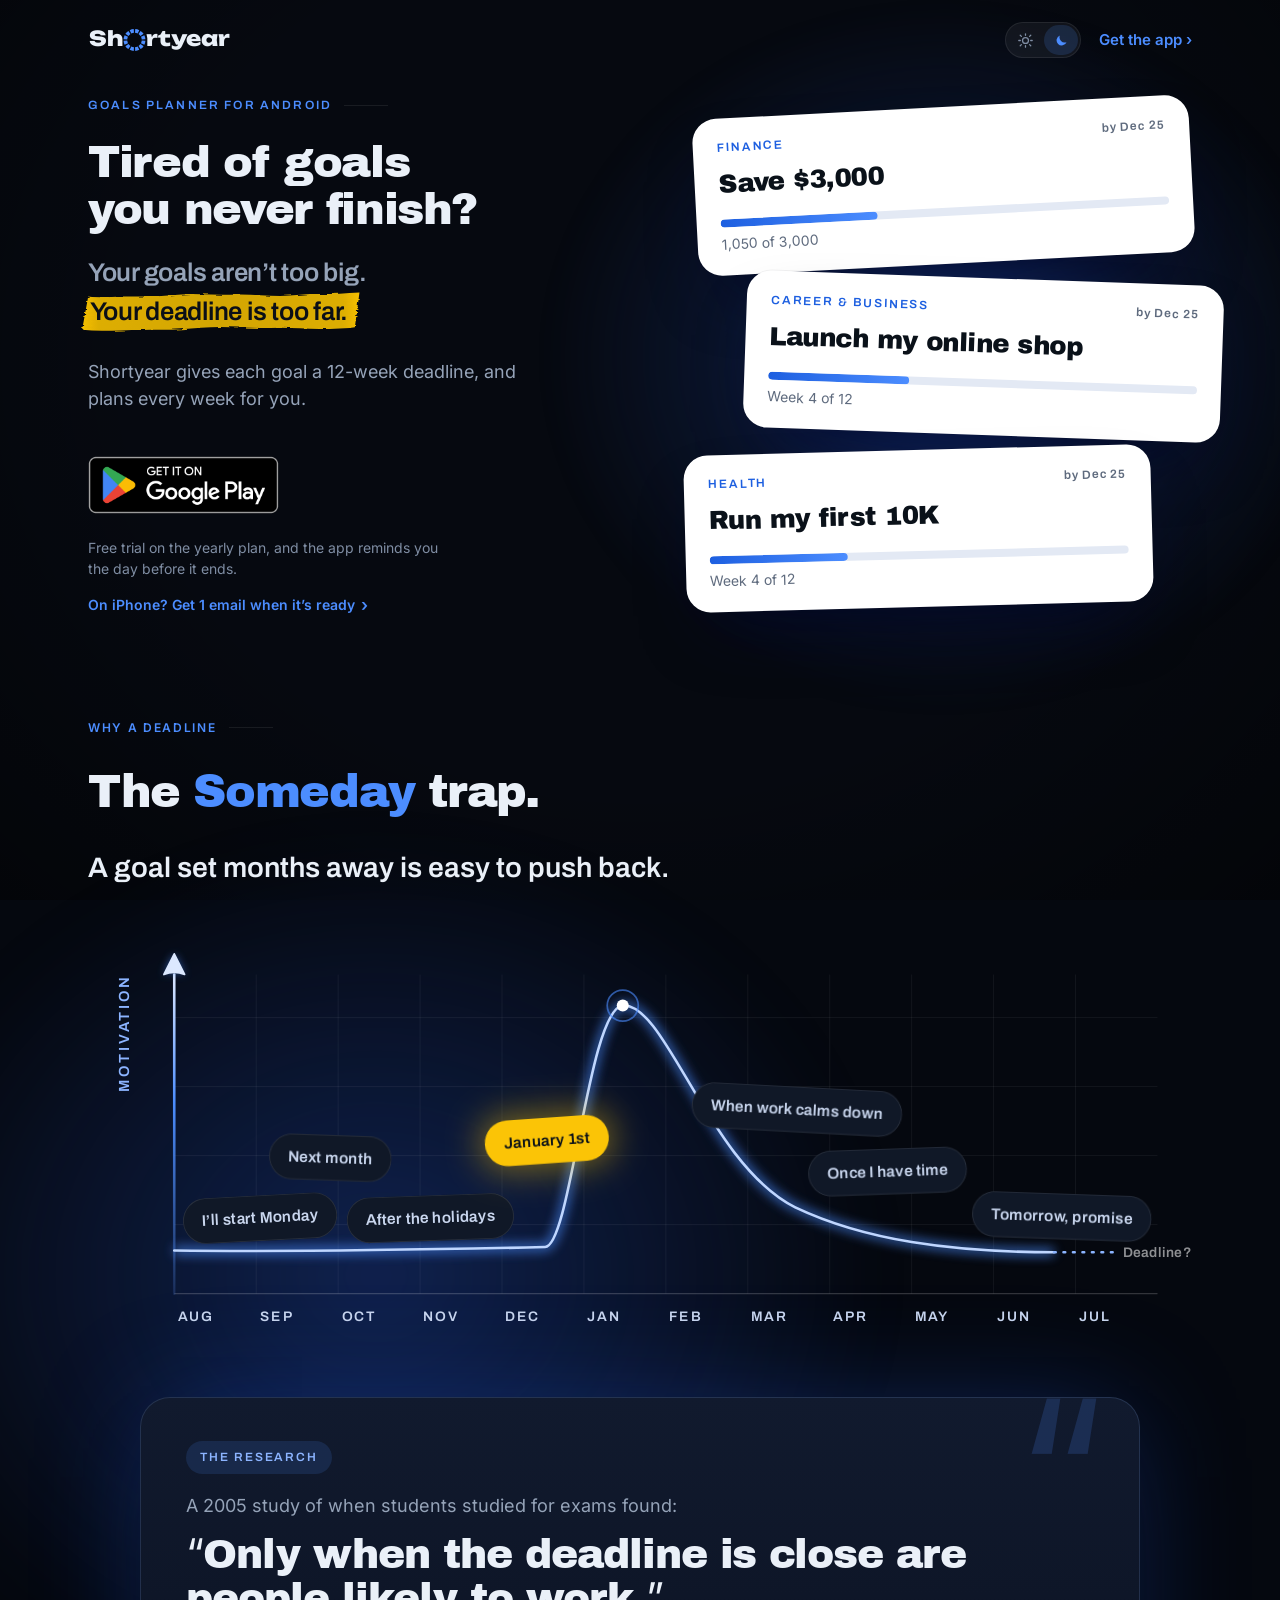
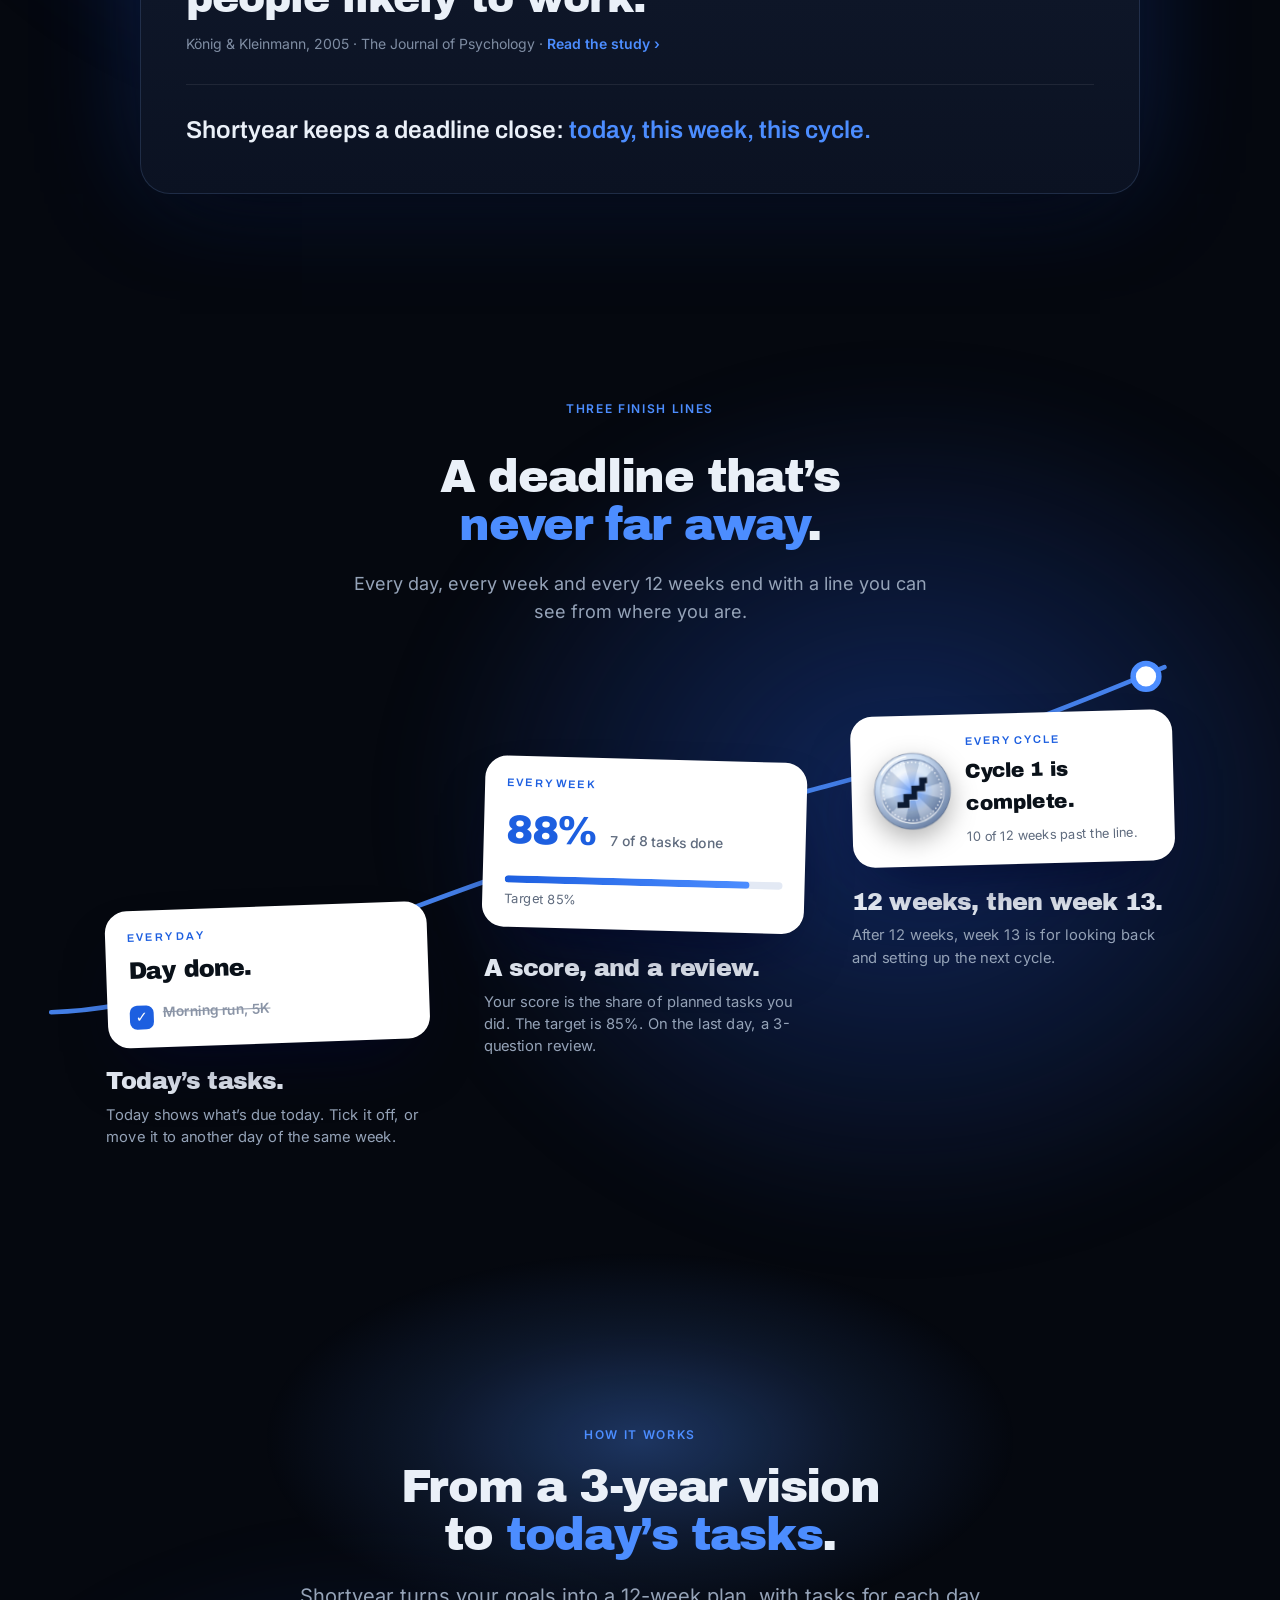
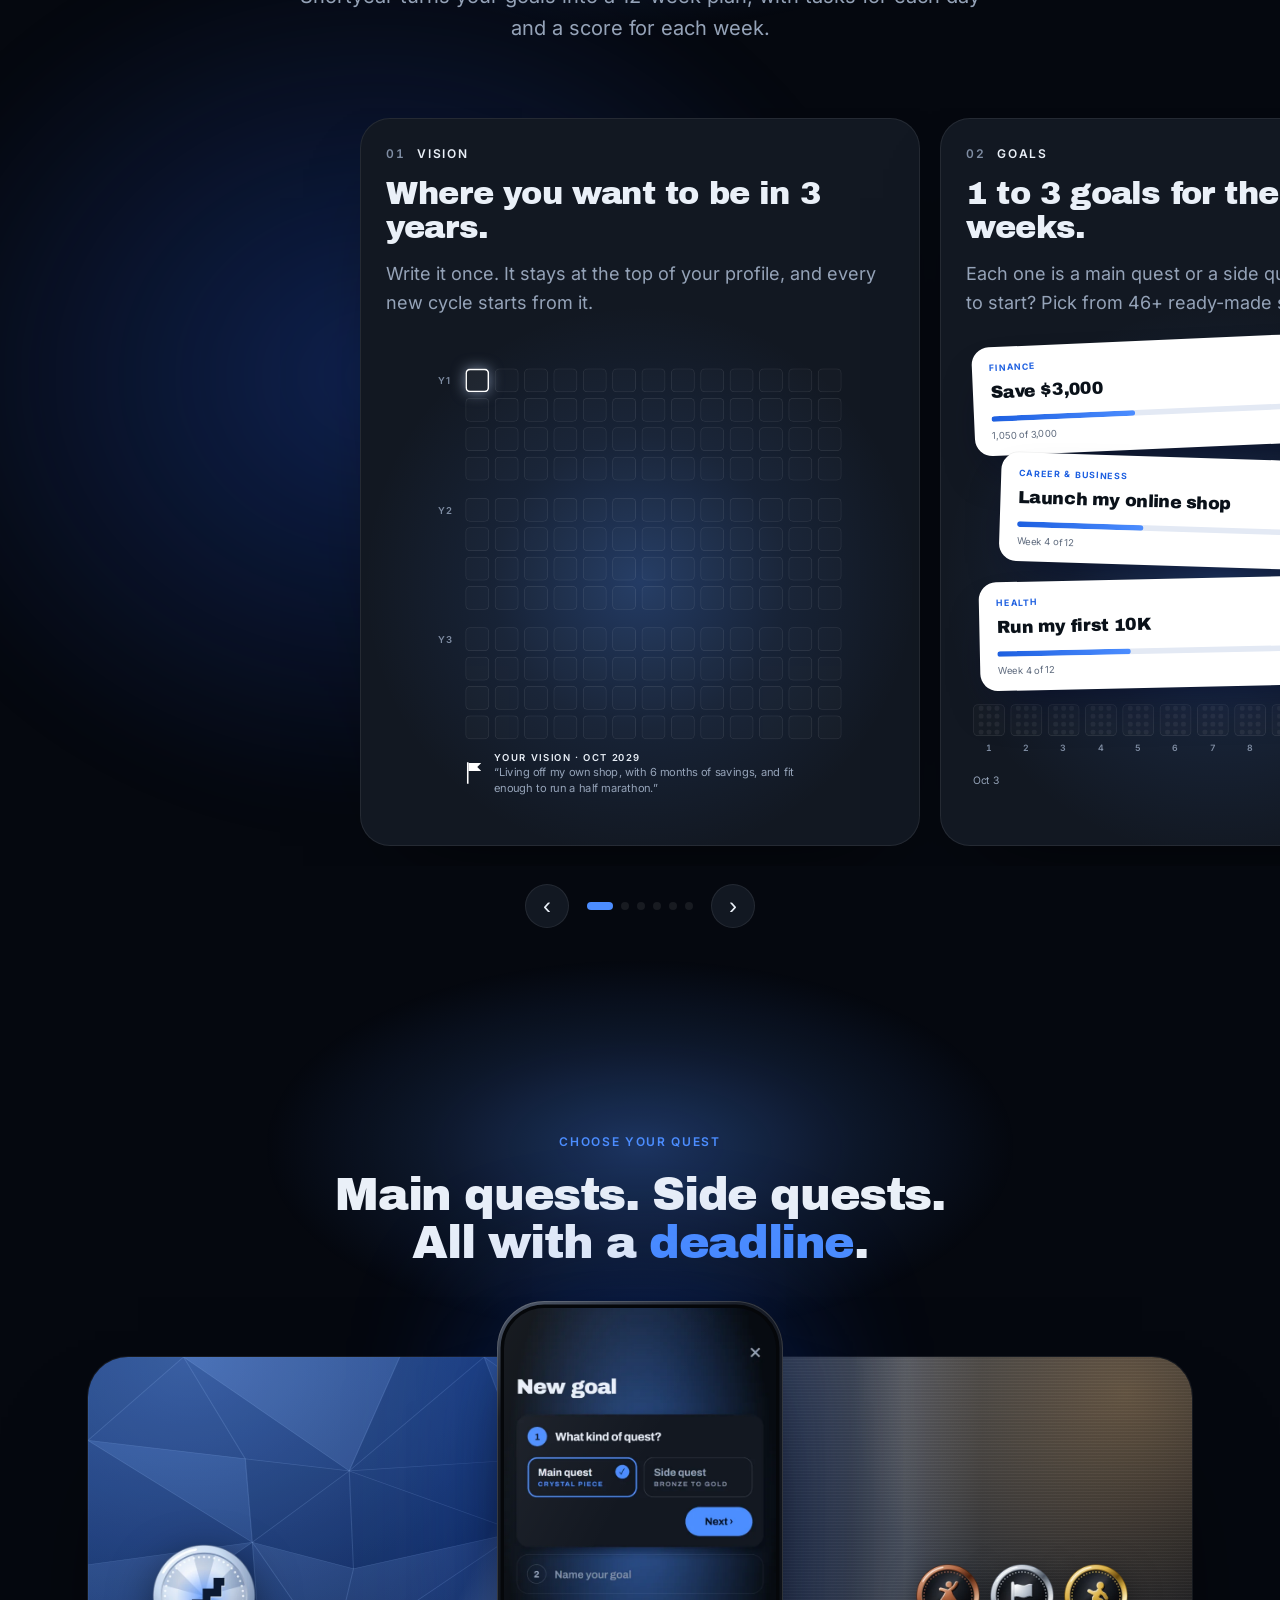
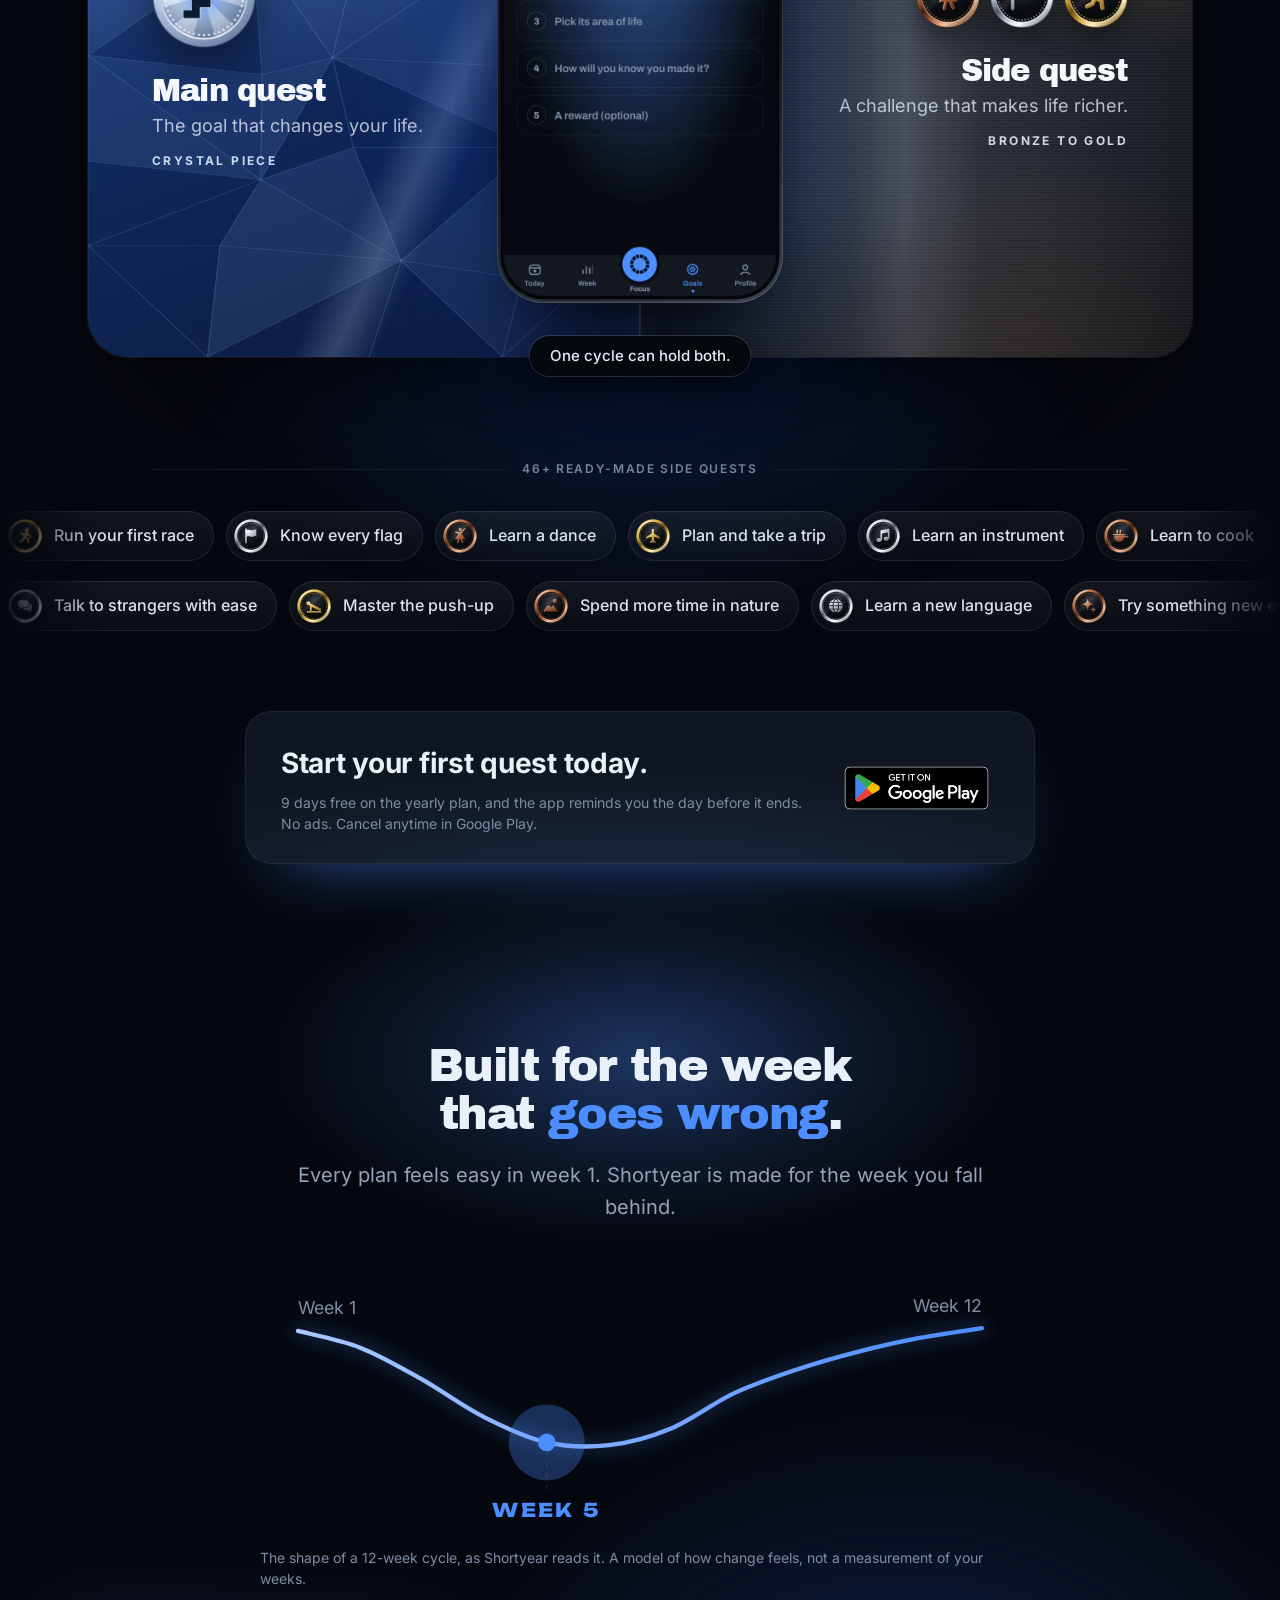
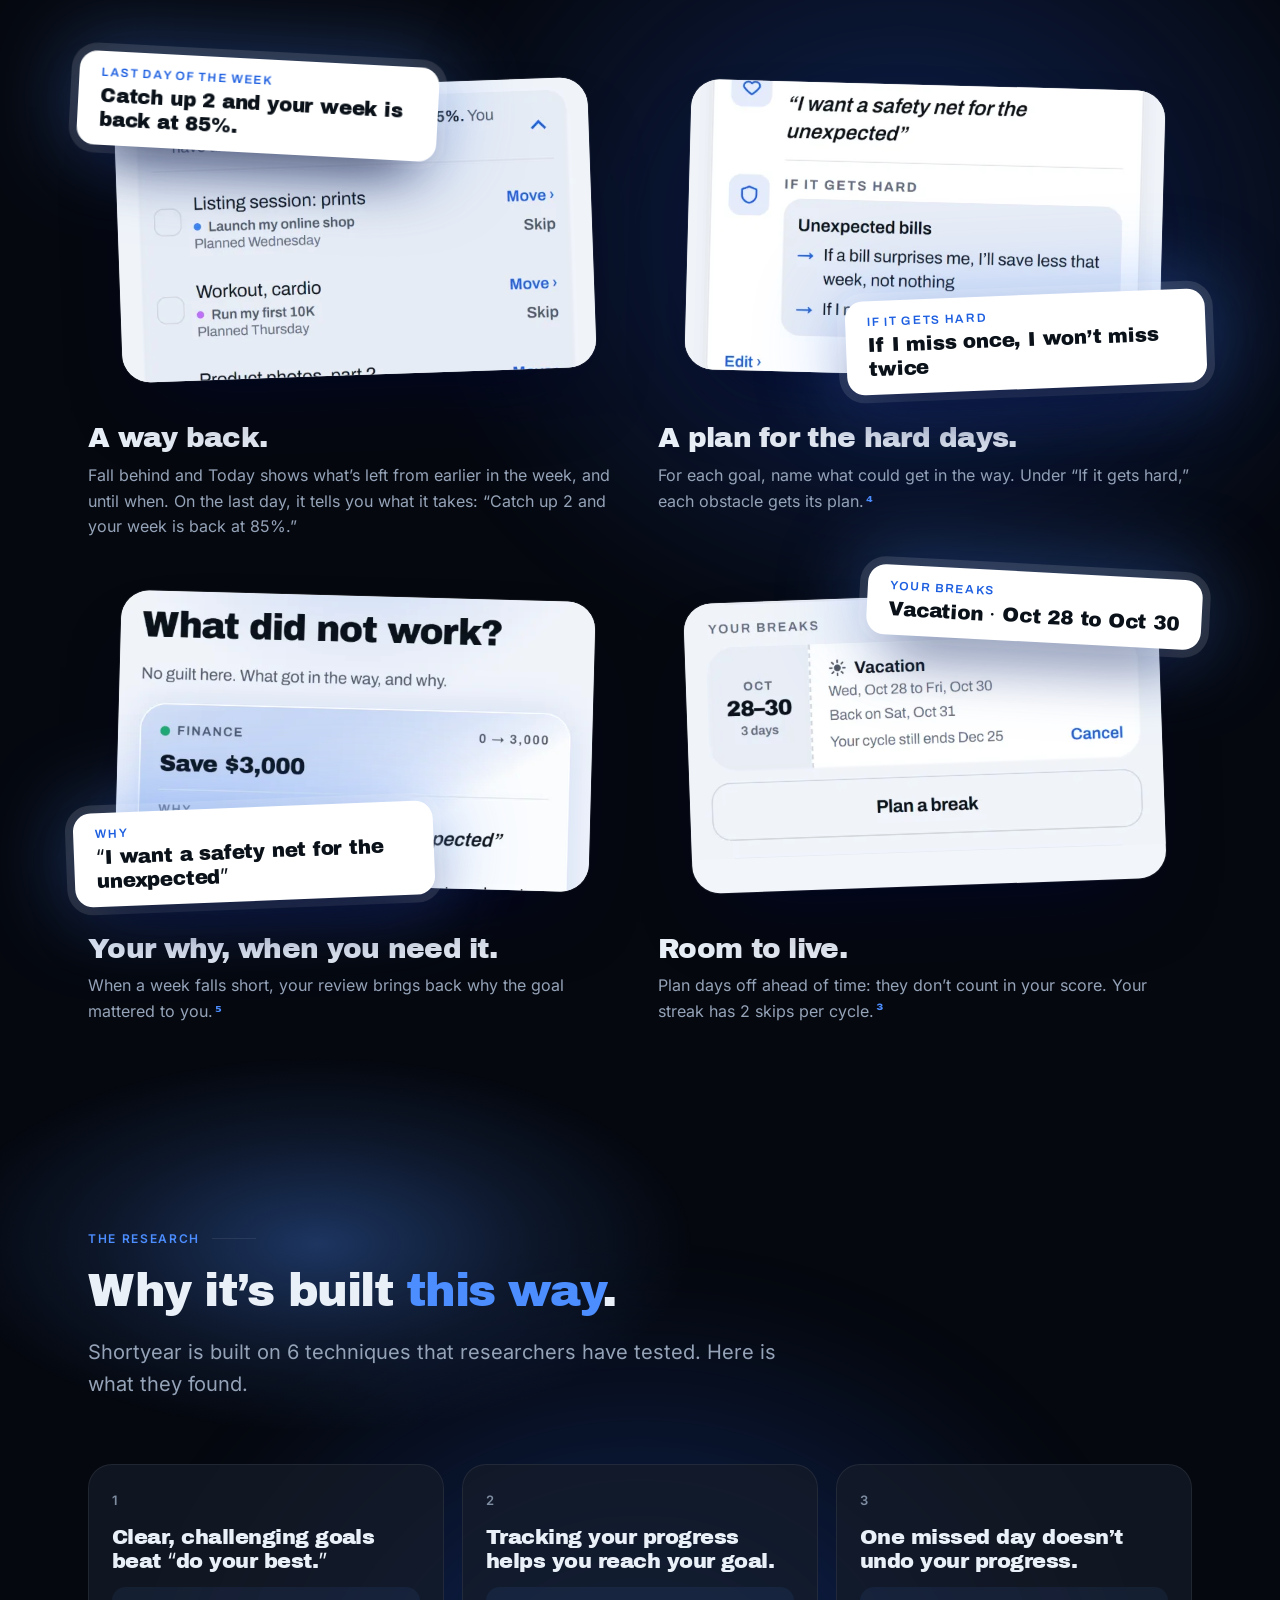
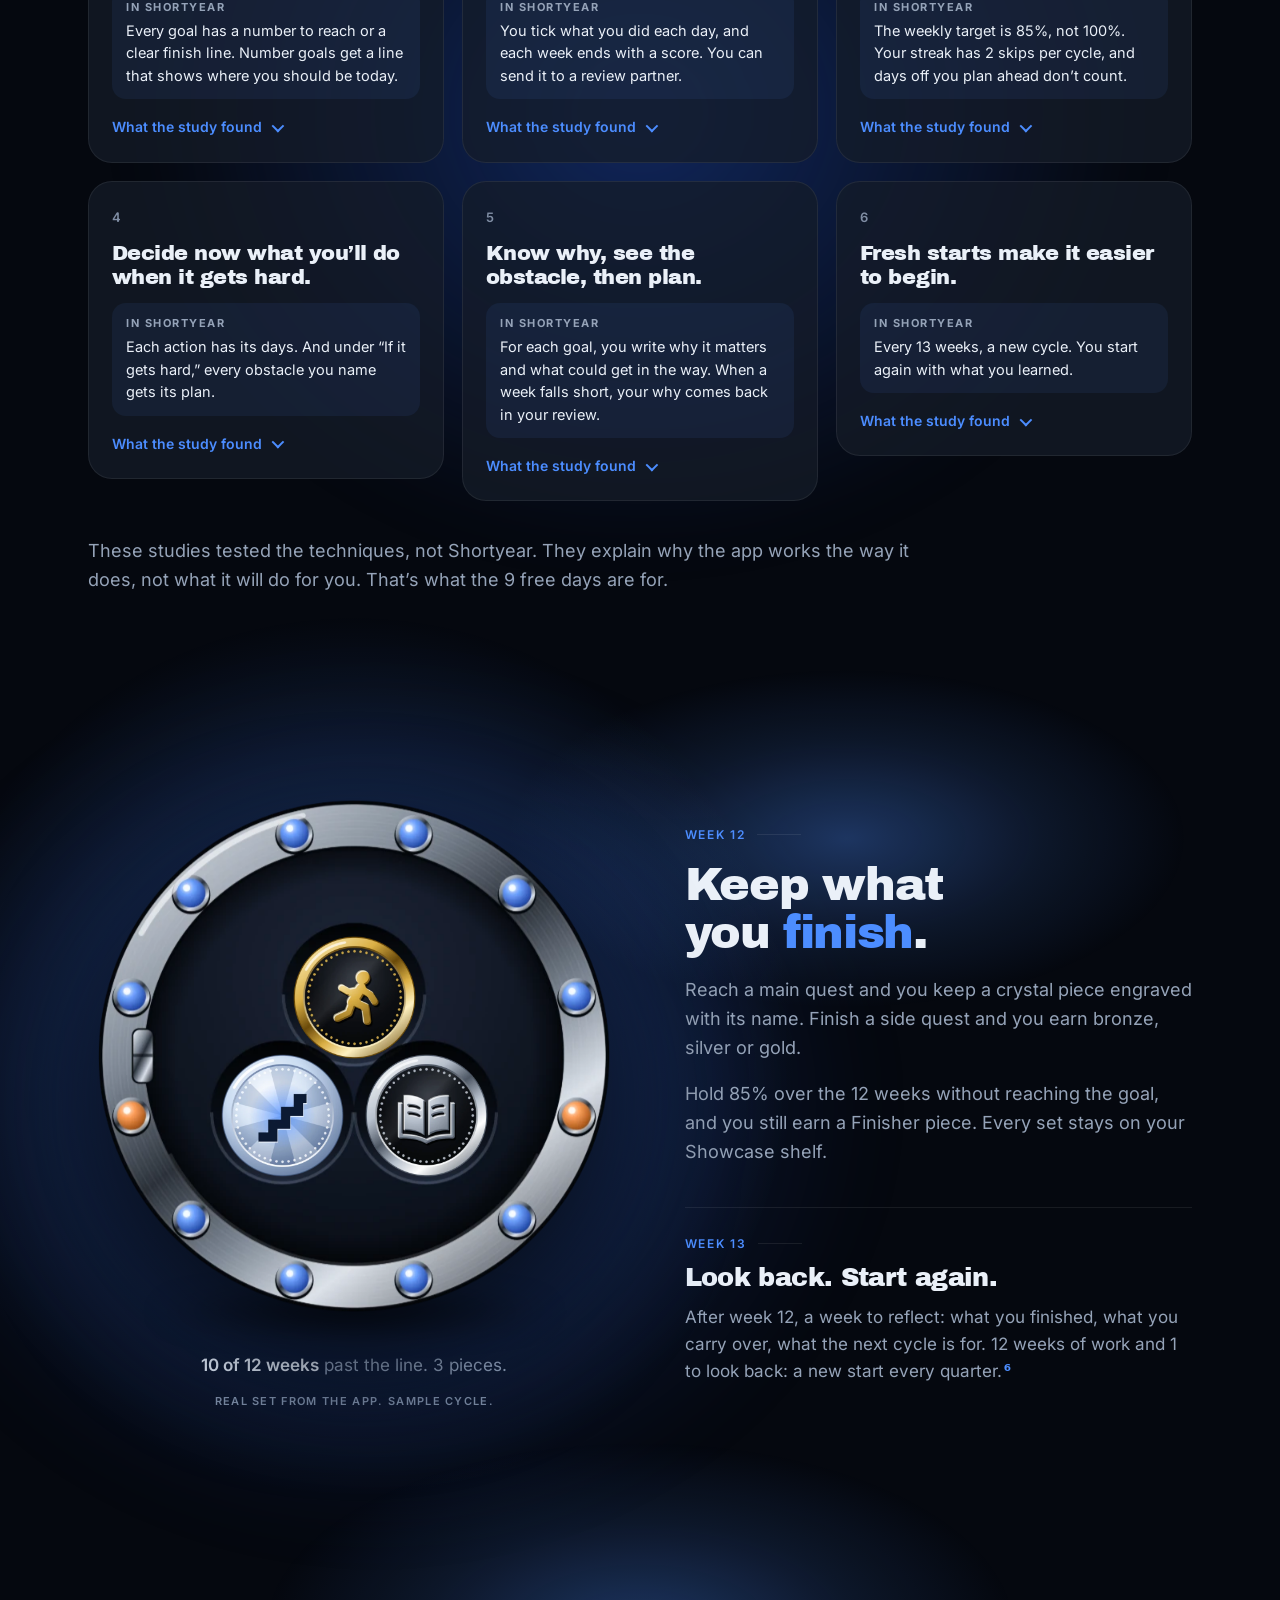
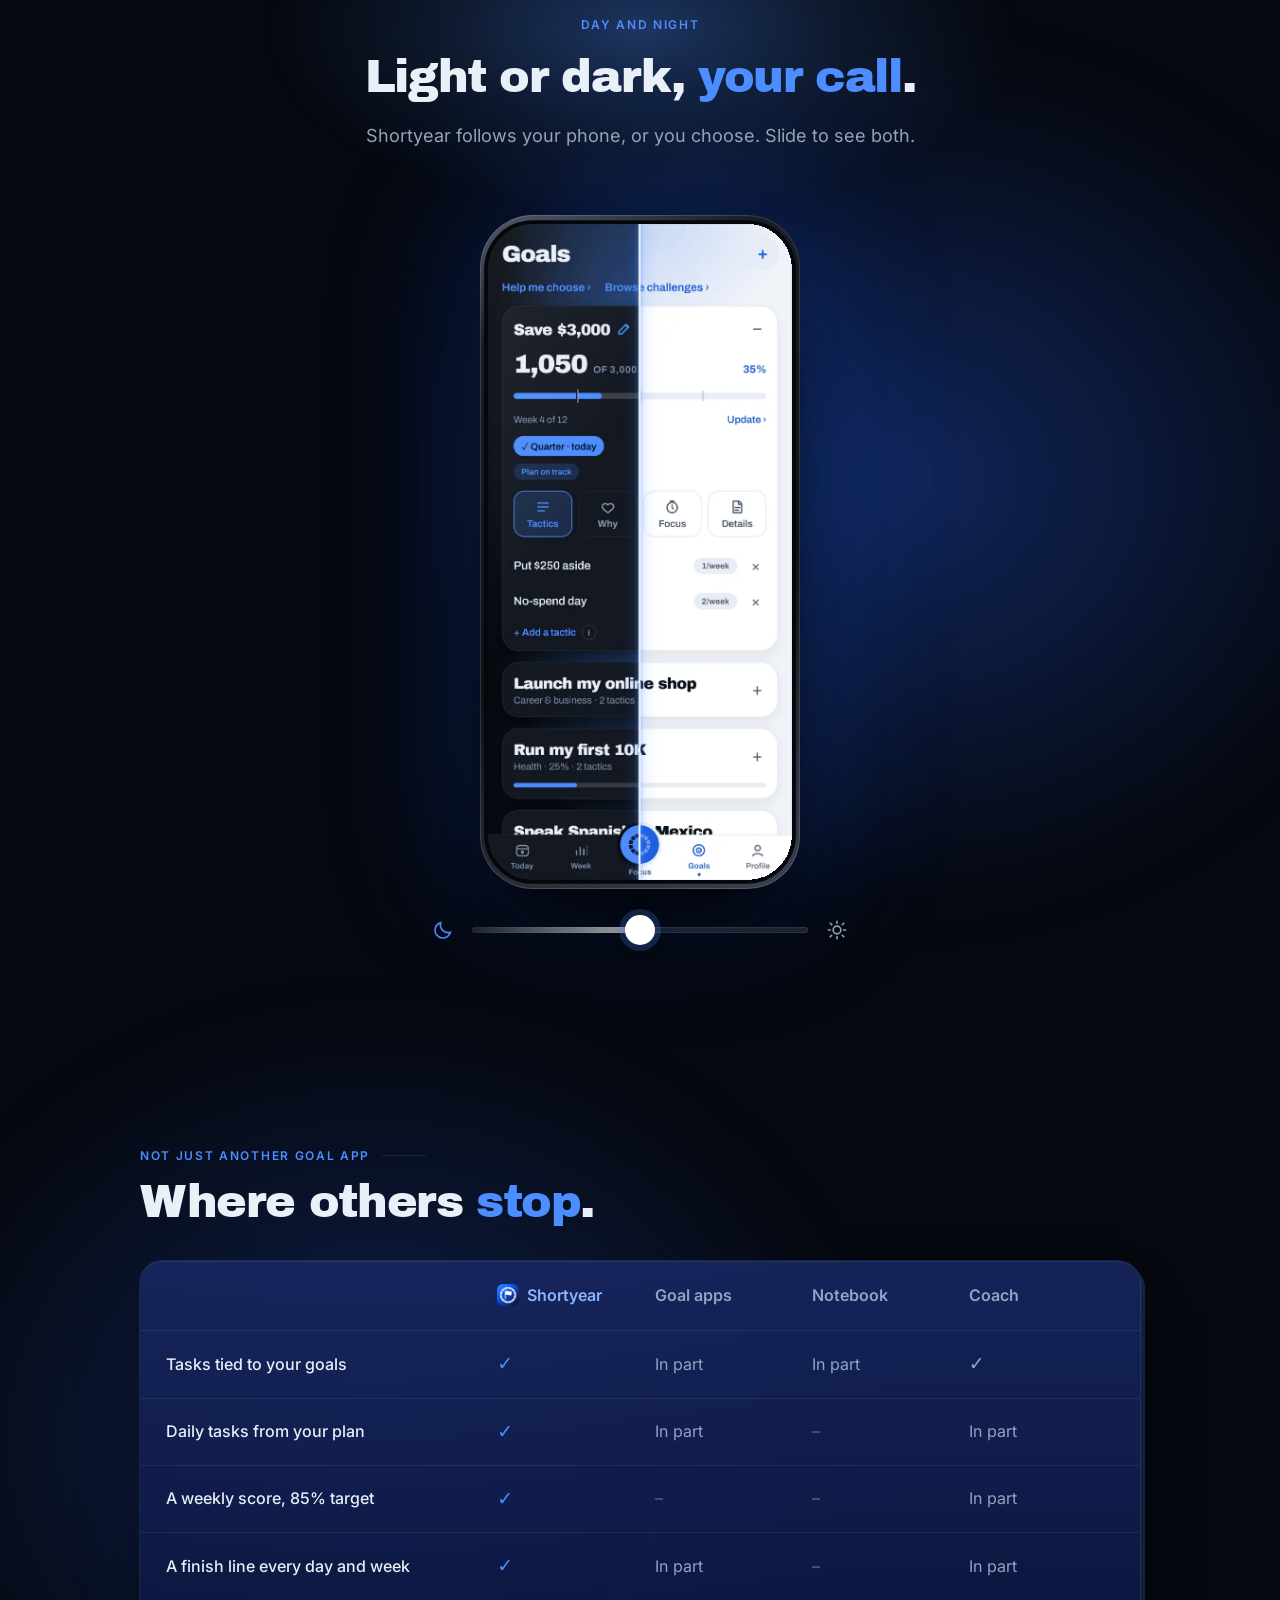
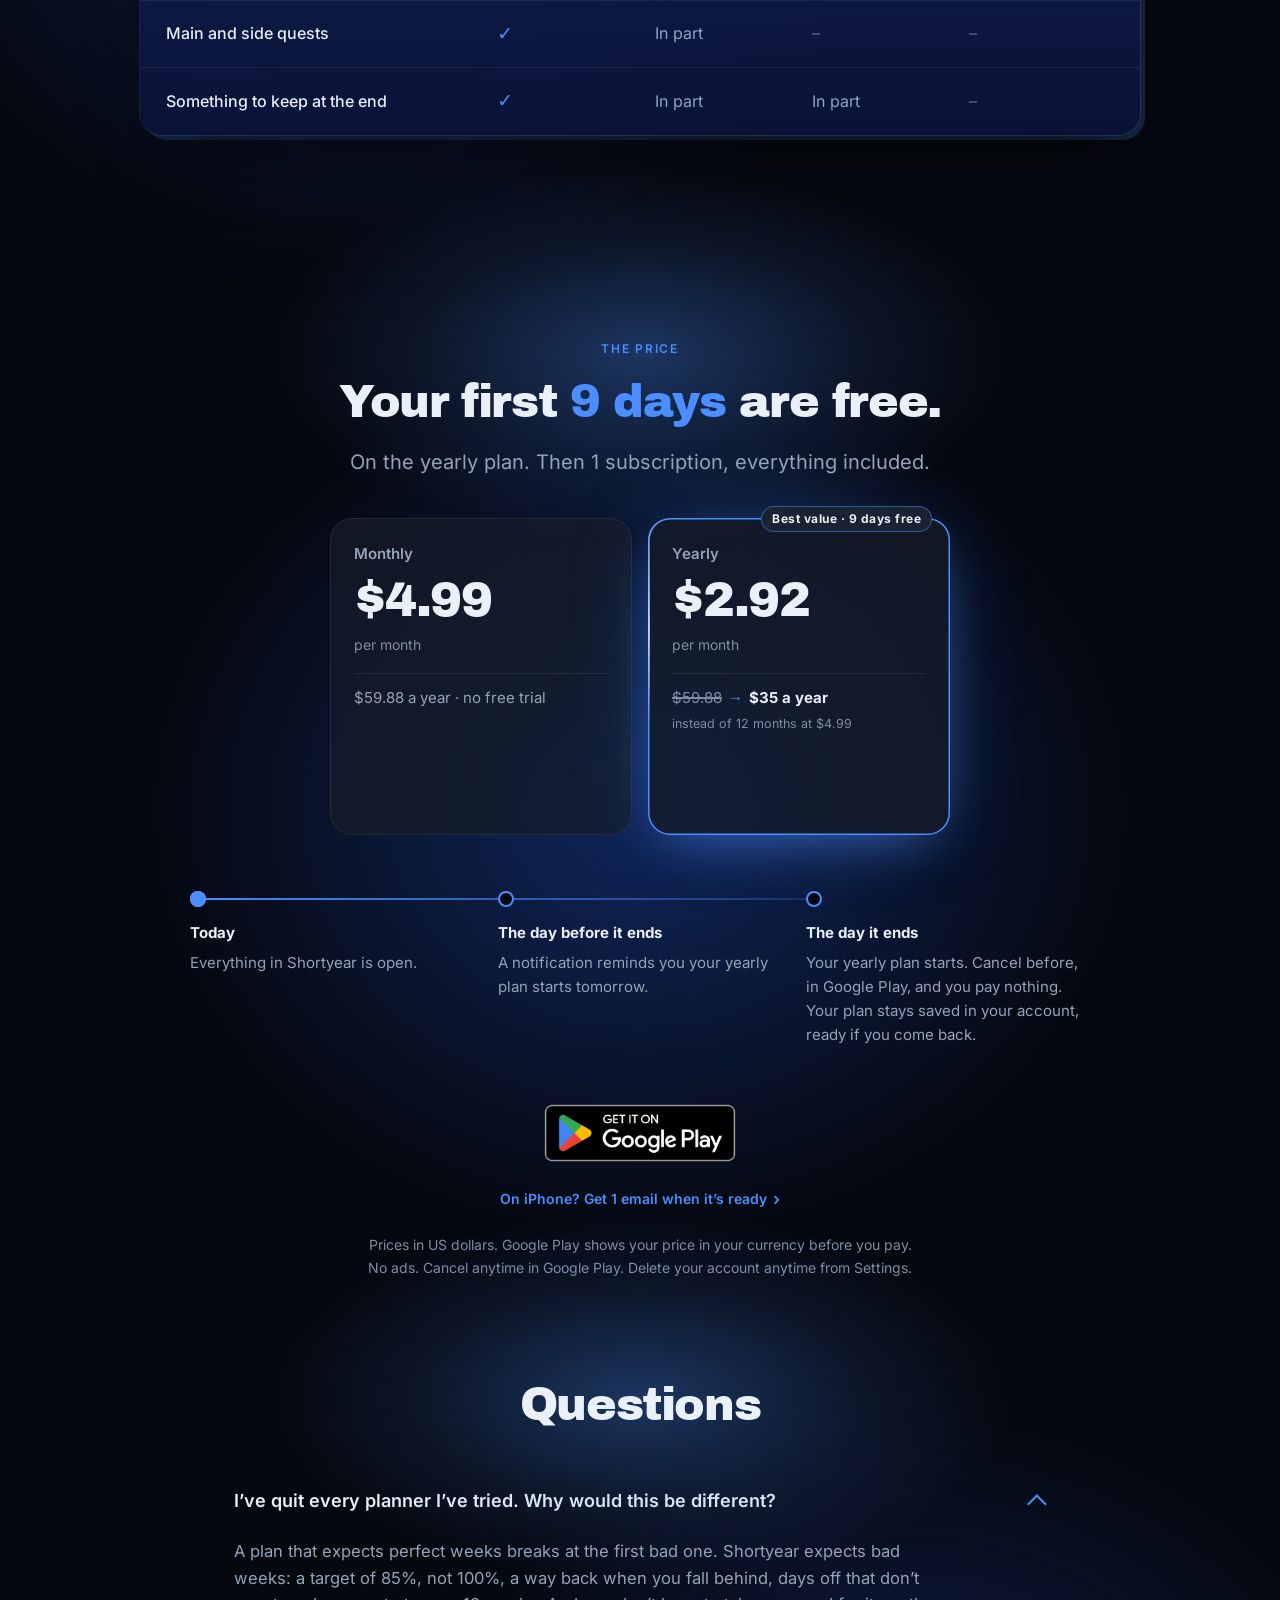
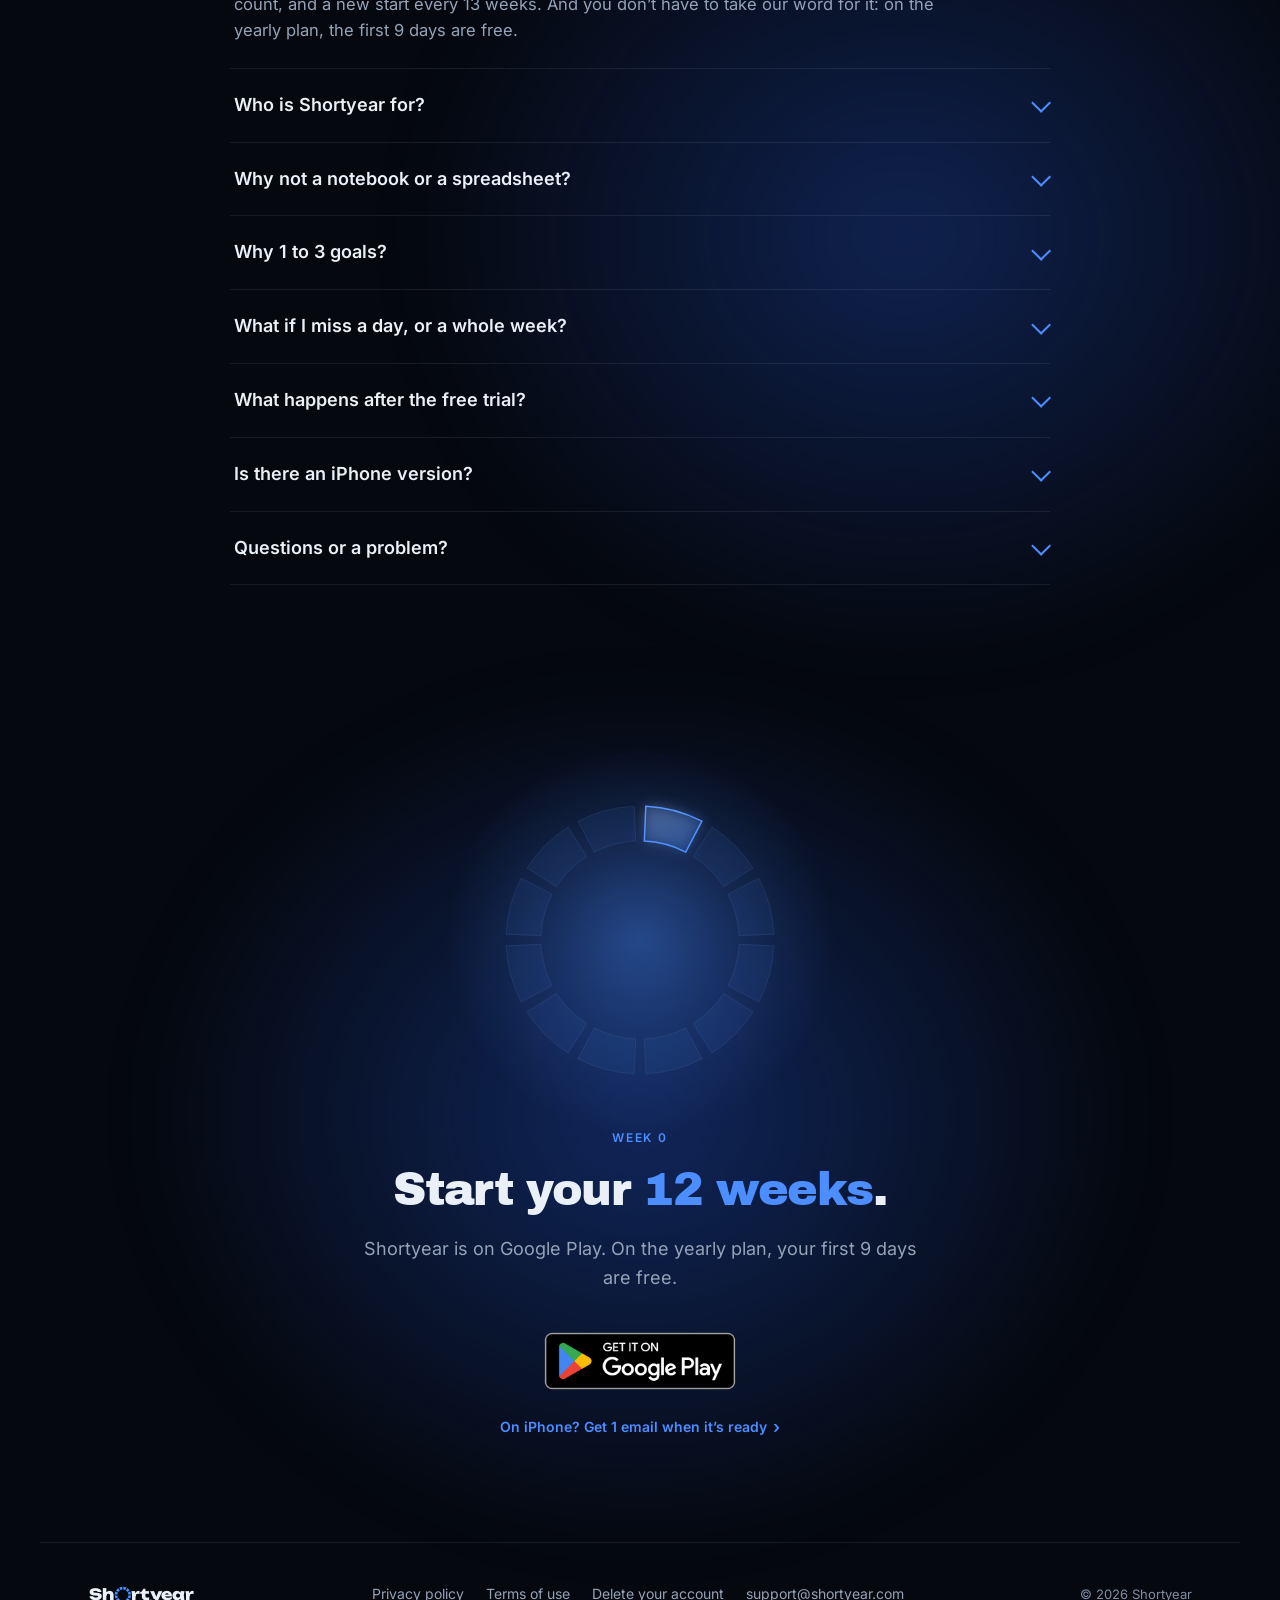
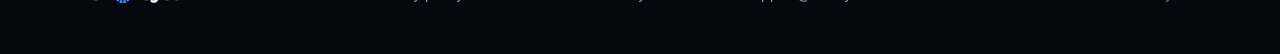
==== index.html @ 9e72c046 "FAQ : « Is my data private? » retirée Co-Authored-By: Claude Opus 5.5 <noreply@anthropic.com>" ====
<!doctype html>
<html lang="en">
<head>
<meta charset="utf-8">
<meta name="viewport" content="width=device-width, initial-scale=1, viewport-fit=cover">
<title>Shortyear: Goals Planner · Give your goals a 12-week deadline</title>
<meta name="description" content="A goal planner app that turns your goals into a 12-week plan against procrastination, with daily tasks and a weekly score. On Google Play.">
<meta name="theme-color" content="#05080F">
<link rel="canonical" href="https://shortyear.com/">
<meta property="og:type" content="website">
<meta property="og:url" content="https://shortyear.com/">
<meta property="og:site_name" content="Shortyear">
<meta property="og:title" content="Give your goals a 12-week deadline.">
<meta property="og:description" content="A goal planner app that turns your goals into a 12-week plan against procrastination, with daily tasks and a weekly score. On Google Play.">
<meta property="og:image" content="https://shortyear.com/img/og.png">
<meta property="og:image:width" content="1200">
<meta property="og:image:height" content="630">
<meta name="twitter:card" content="summary_large_image">
<script type="application/ld+json">{"@context":"https://schema.org","@graph":[{"@type":"WebSite","name":"Shortyear","url":"https://shortyear.com/"},{"@type":"SoftwareApplication","name":"Shortyear","alternateName":"Shortyear: Goals Planner","description":"A goal planner app that turns your goals into a 12-week plan against procrastination, with daily tasks and a weekly score. On Google Play.","url":"https://shortyear.com/","image":"https://shortyear.com/img/og.png","applicationCategory":"ProductivityApplication","operatingSystem":"Android","installUrl":"https://play.google.com/store/apps/details?id=com.antidote.twelve","offers":[{"@type":"Offer","name":"Monthly","price":"4.99","priceCurrency":"USD"},{"@type":"Offer","name":"Yearly","price":"35.00","priceCurrency":"USD"}]}]}</script>
<link rel="icon" href="favicon.png?v=f98cb713">
<script>!function(){var e=document.documentElement,t=new URLSearchParams(location.search).get("theme"),a=null;try{a=localStorage.getItem("sy-theme")}catch(e){}var c="light"===t||"dark"===t?t:a||"dark";e.setAttribute("data-theme",c),e.classList.add("js"),(matchMedia("(prefers-reduced-motion: reduce)").matches||new URLSearchParams(location.search).has("still"))&&e.classList.add("still")}();</script>
<style>html{background:#05080F;color:#EAF0F8}html[data-theme=light]{background:#F1F4FA;color:#0A1119}body{opacity:0;animation:sy-show 0s 2.5s forwards}@keyframes sy-show{to{opacity:1}}</style>
<link rel="stylesheet" href="fonts/home.css?v=3c403220">
<link rel="stylesheet" href="home.css?v=1b07015d">
</head>
<body>
<div class="bg" aria-hidden="true" data-live><span class="aur a1"></span><span class="aur a2"></span><span class="aur a3"></span><span class="grid"></span><span class="grain"></span></div>
<header class="top wrap" id="top">
  <a class="home" href="index.html" aria-label="Shortyear, home"><svg class="wordmark" viewBox="-5 -87.6 695.0 116.2" role="img" aria-label="Shortyear"><text x="0" y="0" class="wm-text">Sh</text><g transform="translate(167.00 -82.60)" class="wm-ring"><path d="M56.80 0.13 A53.10 53.10 0 0 1 76.38 5.37 L68.46 21.60 A35.05 35.05 0 0 0 55.54 18.14 Z" style="--i:0"/><path d="M82.79 9.08 A53.10 53.10 0 0 1 97.12 23.41 L82.15 33.50 A35.05 35.05 0 0 0 72.70 24.05 Z" style="--i:1"/><path d="M100.83 29.82 A53.10 53.10 0 0 1 106.07 49.40 L88.06 50.66 A35.05 35.05 0 0 0 84.60 37.74 Z" style="--i:2"/><path d="M106.07 56.80 A53.10 53.10 0 0 1 100.83 76.38 L84.60 68.46 A35.05 35.05 0 0 0 88.06 55.54 Z" style="--i:3"/><path d="M97.12 82.79 A53.10 53.10 0 0 1 82.79 97.12 L72.70 82.15 A35.05 35.05 0 0 0 82.15 72.70 Z" style="--i:4"/><path d="M76.38 100.83 A53.10 53.10 0 0 1 56.80 106.07 L55.54 88.06 A35.05 35.05 0 0 0 68.46 84.60 Z" style="--i:5"/><path d="M49.40 106.07 A53.10 53.10 0 0 1 29.82 100.83 L37.74 84.60 A35.05 35.05 0 0 0 50.66 88.06 Z" style="--i:6"/><path d="M23.41 97.12 A53.10 53.10 0 0 1 9.08 82.79 L24.05 72.70 A35.05 35.05 0 0 0 33.50 82.15 Z" style="--i:7"/><path d="M5.37 76.38 A53.10 53.10 0 0 1 0.13 56.80 L18.14 55.54 A35.05 35.05 0 0 0 21.60 68.46 Z" style="--i:8"/><path d="M0.13 49.40 A53.10 53.10 0 0 1 5.37 29.82 L21.60 37.74 A35.05 35.05 0 0 0 18.14 50.66 Z" style="--i:9"/><path d="M9.08 23.41 A53.10 53.10 0 0 1 23.41 9.08 L33.50 24.05 A35.05 35.05 0 0 0 24.05 33.50 Z" style="--i:10"/><path d="M29.82 5.37 A53.10 53.10 0 0 1 49.40 0.13 L50.66 18.14 A35.05 35.05 0 0 0 37.74 21.60 Z" style="--i:11"/></g><text x="275.7" y="0" class="wm-text">rtyear</text></svg></a>
  <div class="top-right"><div class="theme" role="group" aria-label="Color theme"><button type="button" data-set="light" aria-label="Light"><svg viewBox="0 0 24 24" aria-hidden="true"><circle cx="12" cy="12" r="4.2"/><path d="M12 2.5v2.2M12 19.3v2.2M4.6 4.6l1.6 1.6M17.8 17.8l1.6 1.6M2.5 12h2.2M19.3 12h2.2M4.6 19.4l1.6-1.6M17.8 6.2l1.6-1.6"/></svg></button><button type="button" data-set="dark" aria-label="Dark"><svg viewBox="0 0 24 24" aria-hidden="true"><path d="M20 14.6A8.2 8.2 0 0 1 9.4 4a8.2 8.2 0 1 0 10.6 10.6z"/></svg></button></div><a class="toplink" href="#get">Get the app ›</a></div>
</header>
<main>
  <section class="wrap hero" id="get" data-frame="hero">
    <div class="copy">
      <p class="label rise" style="--d:0s">GOALS PLANNER FOR ANDROID</p>
      <h1 class="rise" style="--d:.06s">Tired of goals<br>you never finish?</h1>
      <p class="answer rise" style="--d:.14s"><span class="a1">Your goals aren’t too&nbsp;big.</span><br><span class="a2" data-hl>Your deadline is too&nbsp;far.</span></p>
      <p class="hero-sol rise" style="--d:.18s">Shortyear gives each goal a 12-week deadline, and plans every week for you.</p>
      <div class="cta rise" style="--d:.22s">
        <a class="play" data-play href="https://play.google.com/store/apps/details?id=com.antidote.twelve&amp;utm_source=shortyear_site&amp;utm_campaign=direct"><img src="assets/google-play-badge.png" alt="Get it on Google Play" width="646" height="250" decoding="async"></a>
        <p class="fine hero-reassure">Free trial on the yearly plan, and the app reminds you the day before it ends.</p>
        <details class="ios-join"><summary>On iPhone? Get 1 email when it’s ready</summary><div class="join-block">
          <form class="join" data-join="hero" data-platform="ios">
            <label class="sr" for="email-hero">Email address</label>
            <input id="email-hero" name="email" type="email" required maxlength="254" placeholder="Your email" autocomplete="email">
            <input class="trap" type="text" name="website" tabindex="-1" autocomplete="off" aria-hidden="true">
            <button type="submit">Notify me</button>
          </form>
          <p class="join-error" role="alert" hidden>That didn’t go through. Try again, or write to <a href="mailto:support@shortyear.com">support@shortyear.com</a>.</p>
          <p class="fine">1 email when Shortyear is ready for iPhone, nothing else. <a href="privacy.html#waitlist">Privacy policy</a></p>
        </div></details>
      </div>
    </div>
    <div class="hero-goals" aria-label="3 goals, each with its deadline: Save $3,000, Launch my online shop, Run my first 10K, all by December 25">
      <article class="hg" style="--r:-3deg"><p class="hg-k">FINANCE<span>by Dec 25</span></p><b>Save $3,000</b><i class="hg-bar"><i style="width:35%"></i></i><p class="hg-f">1,050 of 3,000</p></article>
      <article class="hg" style="--r:2deg"><p class="hg-k">CAREER &amp; BUSINESS<span>by Dec 25</span></p><b>Launch my online shop</b><i class="hg-bar"><i style="width:33%"></i></i><p class="hg-f">Week 4 of 12</p></article>
      <article class="hg" style="--r:-1.5deg"><p class="hg-k">HEALTH<span>by Dec 25</span></p><b>Run my first 10K</b><i class="hg-bar"><i style="width:33%"></i></i><p class="hg-f">Week 4 of 12</p></article>
    </div>
  </section>
  <section class="wrap sec why2" id="why" data-frame="why a deadline" data-frame-top="96">
    <div class="head" data-reveal>
      <p class="label">WHY A DEADLINE</p>
      <h2>The <span class="k">Someday</span> trap.</h2>
      <p class="lede why2-lede">A goal set months away is easy to push back.</p>
    </div>
    <div class="mc" data-reveal><div class="mc-in">
        <svg class="mc-svg" width="1200" height="450" viewBox="0 0 1200 450" aria-hidden="true">
          <defs><filter id="mcg" x="-20%" y="-50%" width="140%" height="200%"><feGaussianBlur stdDeviation="6"/></filter>
          <linearGradient id="mca" gradientUnits="userSpaceOnUse" x1="40" y1="400" x2="40" y2="30"><stop offset="0" stop-color="#4C8DFF" stop-opacity=".15"/><stop offset=".6" stop-color="#4C8DFF"/><stop offset="1" stop-color="#DCE8FF"/></linearGradient>
          <filter id="mcag" x="-200%" y="-50%" width="500%" height="200%"><feGaussianBlur stdDeviation="5"/></filter></defs>
          <path d="M40 80 H1180" class="mc-grid"/><path d="M40 160 H1180" class="mc-grid"/><path d="M40 240 H1180" class="mc-grid"/><path d="M40 320 H1180" class="mc-grid"/>
          <path d="M40 30 V400" class="mc-grid"/><text x="44" y="432" class="mc-month">AUG</text><path d="M135 30 V400" class="mc-grid"/><text x="139" y="432" class="mc-month">SEP</text><path d="M230 30 V400" class="mc-grid"/><text x="234" y="432" class="mc-month">OCT</text><path d="M325 30 V400" class="mc-grid"/><text x="329" y="432" class="mc-month">NOV</text><path d="M420 30 V400" class="mc-grid"/><text x="424" y="432" class="mc-month">DEC</text><path d="M515 30 V400" class="mc-grid"/><text x="519" y="432" class="mc-month">JAN</text><path d="M610 30 V400" class="mc-grid"/><text x="614" y="432" class="mc-month">FEB</text><path d="M705 30 V400" class="mc-grid"/><text x="709" y="432" class="mc-month">MAR</text><path d="M800 30 V400" class="mc-grid"/><text x="804" y="432" class="mc-month">APR</text><path d="M895 30 V400" class="mc-grid"/><text x="899" y="432" class="mc-month">MAY</text><path d="M990 30 V400" class="mc-grid"/><text x="994" y="432" class="mc-month">JUN</text><path d="M1085 30 V400" class="mc-grid"/><text x="1089" y="432" class="mc-month">JUL</text>
          <path d="M40 400 H1180" class="mc-base"/>
          <path d="M40 400 V30" stroke="#4C8DFF" stroke-width="8" opacity=".35" filter="url(#mcag)"/><path d="M40 400 V30" stroke="url(#mca)" stroke-width="3" stroke-linecap="round"/>
          <path d="M40 6 L52 30 Q40 25 28 30 Z" fill="#4C8DFF" opacity=".6" filter="url(#mcag)"/><path d="M40 6 L52 30 Q40 25 28 30 Z" class="mc-head"/>
          <text x="-12" y="30" class="mc-axis" transform="rotate(-90 -12 30)" text-anchor="end">MOTIVATION</text>
          <path d="M40 350 C 200 352, 380 348, 470 346 C 500 345, 520 70, 560 66 C 610 62, 660 250, 760 300 C 840 338, 940 352, 1060 352" class="mc-glow" filter="url(#mcg)"/><path d="M40 350 C 200 352, 380 348, 470 346 C 500 345, 520 70, 560 66 C 610 62, 660 250, 760 300 C 840 338, 940 352, 1060 352" class="mc-line"/>
          <path d="M1060 352 H1128" class="mc-dots"/>
          <circle cx="560" cy="66" r="7" class="mc-peak"/><circle cx="560" cy="66" r="18" class="mc-ring"/>
          <text x="1140" y="358" class="mc-dl">Deadline?</text>
        </svg>
        <span class="mc-pill" style="left:50px;top:286px;transform:rotate(-3deg)">I’ll start Monday</span><span class="mc-pill" style="left:150px;top:216px;transform:rotate(2deg)">Next month</span><span class="mc-pill" style="left:240px;top:286px;transform:rotate(-2deg)">After the holidays</span><span class="mc-pill hot" style="left:400px;top:196px;transform:rotate(-4deg)">January 1st</span><span class="mc-pill" style="left:640px;top:160px;transform:rotate(3deg)">When work calms down</span><span class="mc-pill" style="left:775px;top:232px;transform:rotate(-2deg)">Once I have time</span><span class="mc-pill" style="left:965px;top:284px;transform:rotate(2deg)">Tomorrow, promise</span>
    </div></div>
    <div class="why2-study" data-reveal><span class="why2-tag">THE RESEARCH</span>
      <p class="body">A 2005 study of when students studied for exams found:</p>
      <blockquote class="quote">“Only when the deadline is close are people likely to work.”</blockquote>
      <p class="src">König &amp; Kleinmann, 2005 · The Journal of Psychology · <a href="https://doi.org/10.3200/JRLP.139.1.33-45" target="_blank" rel="noopener">Read the study ›</a></p>
      <p class="why2-end">Shortyear keeps a deadline close: <span class="k">today, this week, this cycle.</span></p>
    </div>
  </section>
  <section class="wrap sec tfl2" id="three-finish-lines" data-frame="three finish lines" data-frame-top="96">
    <div class="head center" data-reveal>
      <p class="label">THREE FINISH LINES</p>
      <h2>A deadline that’s <span class="k">never far away</span>.</h2>
      <p class="body m-cut">Every day, every week and every 12 weeks end with a line you can see from where you are.</p>
    </div>
    <div class="tl" data-reveal><div class="tl-in">
      <svg class="tl-svg" width="1200" height="560" viewBox="0 0 1200 560" aria-hidden="true"><path d="M-40 335 C 140 330, 330 210, 605 140 S 930 60, 1170 -40" class="tl-line"/><circle cx="1150" cy="-30" r="14" class="tl-end"/></svg>
      <div class="tl-step" style="left:20px;top:220px">
        <article class="tl-card" style="--r:-2deg"><p class="tl-k">EVERY DAY</p><b>Day done.</b><p class="tl-task"><span class="tl-chk">✓</span><s>Morning run, 5K</s></p></article>
        <div class="tl-txt"><h3>Today’s tasks.</h3><p>Today shows what’s due today. Tick it off, or move it to another day of the same week.</p></div>
      </div>
      <div class="tl-step" style="left:430px;top:60px">
        <article class="tl-card" style="--r:1.5deg"><p class="tl-k">EVERY WEEK</p><b class="tl-big">88% <small>7 of 8 tasks done</small></b><i class="tl-bar"><i style="width:88%"></i></i><p class="tl-s">Target 85%</p></article>
        <div class="tl-txt"><h3>A score, and a review.</h3><p>Your score is the share of planned tasks you did. The target is 85%. On the last day, a 3-question review.</p></div>
      </div>
      <div class="tl-step" style="left:830px;top:10px">
        <article class="tl-card tl-cycle" style="--r:-1.5deg"><img src="assets/set-crystal.webp" alt="" width="84" height="84" loading="lazy" decoding="async"><div><p class="tl-k">EVERY CYCLE</p><b>Cycle 1 is complete.</b><p class="tl-s">10 of 12 weeks past the line.</p></div></article>
        <div class="tl-txt"><h3>12 weeks, then week 13.</h3><p>After 12 weeks, week 13 is for looking back and setting up the next cycle.</p></div>
      </div>
    </div></div>
  </section>
  <section class="wrap sec hw" id="how" data-frame="how it works" data-frame-top="96">
    <div class="head center" data-reveal>
      <span class="tglow " data-reveal data-live aria-hidden="true"></span>
      <p class="label">HOW IT WORKS</p>
      <h2 class="shine">From a 3-year vision to <span class="k">today’s tasks</span>.</h2>
      <p class="lede m-cut">Shortyear turns your goals into a 12-week plan, with tasks for each day and a score for each week.</p>
    </div>
    <div class="hw-scrolly" id="hw">
      <div class="hw-pin">
        <ol class="hw-rail" id="hw-rail">
          <li class="hw-st"><p class="hw-k"><span>01</span><b>VISION</b></p><div class="hw-txt"><div><h3>Where you want to be in 3 years.</h3><p class="body">Write it once.<span class="m-cut"> It stays at the top of your profile, and every new cycle starts from it.</span></p></div></div></li>
          <li class="hw-st"><p class="hw-k"><span>02</span><b>GOALS</b></p><div class="hw-txt"><div><h3>1 to 3 goals for the next 12 weeks.</h3><p class="body">Each one is a main quest or a side quest.<span class="m-cut"> Not sure where to start? Pick from 46+ ready-made side quests.</span></p></div></div></li>
          <li class="hw-st"><p class="hw-k"><span>03</span><b>TACTICS</b></p><div class="hw-txt"><div><h3>Plan once.</h3><p class="body">Add the actions you’ll repeat, and Shortyear writes the tasks for all 12 weeks.<a class="ref" href="#r1" aria-label="Research note 1">¹</a><span class="m-cut"> You decide at the start. After that, you just act.</span></p></div></div></li>
          <li class="hw-st"><p class="hw-k"><span>04</span><b>TODAY</b></p><div class="hw-txt"><div><h3>Tick what you did.</h3><p class="body">Today shows what’s due.<span class="m-cut"> Missed something? Move it to another day of the same week, or skip it.<a class="ref" href="#r2" aria-label="Research note 2">²</a></span></p></div></div></li>
          <li class="hw-st"><p class="hw-k"><span>05</span><b>WEEK</b></p><div class="hw-txt"><div><h3>Aim for 85%, not 100%.</h3><p class="body"><span class="m-cut">Your score is the share of planned tasks you actually did. </span>The target leaves room for a bad day, not for a lost week.<a class="ref" href="#r3" aria-label="Research note 3">³</a></p></div></div></li>
          <li class="hw-st"><p class="hw-k"><span>06</span><b>FOCUS</b></p><div class="hw-txt"><div><h3>Time your sessions.</h3><p class="body"><span class="m-cut">Start a focus session from any task: deep work, learning, a workout. </span>Lock your phone: the timer stays on your lock screen.</p></div></div></li>
        </ol>
        <div class="hw-mrail" aria-hidden="true"><div class="hw-segs"><i></i><i></i><i></i><i></i><i></i><i></i></div><p class="hw-k" id="hw-mk"><span>01</span><b>VISION</b></p></div>
        <div class="hw-view" id="hw-view">
          <div class="hw-scene" id="hw-scene">
            <span class="hw-halo" aria-hidden="true"></span>
            <div class="hw-lv cur" style="transform-origin: 50% 21%">
              <div>
                <div class="hw-years" id="hw-years" role="img" aria-label="3 years, 156 weeks in rows of 13. Week 1 is the current week. At the end, your vision"></div>
                <div class="hw-vis">
                  <svg width="22" height="30" viewBox="0 0 22 30" aria-hidden="true"><path class="pole" d="M3 2v27"/><path class="flag" d="M4 3h16l-5 5 5 5H4z"/></svg>
                  <p><b>YOUR VISION · OCT 2029</b>“Living off my own shop, with 6 months of savings, and fit enough to run a half marathon.”</p>
                </div>
              </div>
            </div>
            <div class="hw-lv future" style="transform-origin: 28% 58%">
              <div class="hw-cyc" id="hw-cyc">
                <div class="hw-goals hw-gcards">
                  <article class="gc" style="--r:-2.5deg"><p class="gc-k">FINANCE<span>MAIN QUEST</span></p><b>Save $3,000</b><i class="gc-bar"><i style="width:35%"></i></i><p class="gc-f"><span>1,050 of 3,000</span><span>by Dec 25</span></p></article>
                  <article class="gc" style="--r:1.8deg"><p class="gc-k">CAREER &amp; BUSINESS<span>MAIN QUEST</span></p><b>Launch my online shop</b><i class="gc-bar"><i style="width:33%"></i></i><p class="gc-f"><span>Week 4 of 12</span><span>by Dec 25</span></p></article>
                  <article class="gc" style="--r:-1.2deg"><p class="gc-k">HEALTH<span>SIDE QUEST</span></p><b>Run my first 10K</b><i class="gc-bar"><i style="width:33%"></i></i><p class="gc-f"><span>Week 4 of 12</span><span>by Dec 25</span></p></article>
                </div>
                <div class="hw-row" id="hw-row" role="img" aria-label="One cycle: 12 weeks of tasks, then week 13 to look back"></div>
                <p class="hw-dl"><span>Oct 3</span><span><b>Dec 25</b>, the deadline</span></p>
                <p class="hw-sf"><b>Every week planned</b>, from 4 tactics.</p>
              </div>
            </div>
            <div class="hw-lv future" id="hw-l3" style="transform-origin: 50% 50%">
              <div class="hw-wk">
                <div class="hw-days" id="hw-days" role="img" aria-label="Week 4, Friday October 23 to Thursday October 29, with its planned tasks"></div>
                <figure class="phone hw-phone" id="hw-ph3"><div class="screen">
                  <div class="hw-scr on" data-s="today"><img class="t-dark" data-src="assets/flow-today-dark-640.webp" data-srcset="assets/flow-today-dark-640.webp 640w, assets/flow-today-dark.webp 1179w" sizes="(max-width: 899px) 92vw, 272px" alt="Today, Saturday October 24, week 4: No takeout today ticked, 3 tasks still to do" width="1179" height="2553" loading="lazy" decoding="async"><img class="t-light" data-src="assets/flow-today-light-640.webp" data-srcset="assets/flow-today-light-640.webp 640w, assets/flow-today-light.webp 1179w" sizes="(max-width: 899px) 92vw, 272px" alt="Today, Saturday October 24, week 4: No takeout today ticked, 3 tasks still to do" width="1179" height="2553" loading="lazy" decoding="async"></div>
                  <div class="hw-scr" data-s="done"><img class="t-dark" data-src="assets/flow-done-dark-640.webp" data-srcset="assets/flow-done-dark-640.webp 640w, assets/flow-done-dark.webp 1179w" sizes="(max-width: 899px) 92vw, 272px" alt="Today: the last task ticked. Day done. Everything planned today is done." width="1179" height="2553" loading="lazy" decoding="async"><img class="t-light" data-src="assets/flow-done-light-640.webp" data-srcset="assets/flow-done-light-640.webp 640w, assets/flow-done-light.webp 1179w" sizes="(max-width: 899px) 92vw, 272px" alt="Today: the last task ticked. Day done. Everything planned today is done." width="1179" height="2553" loading="lazy" decoding="async"></div>
                  <div class="hw-scr" data-s="week"><img class="t-dark" data-src="assets/flow-week-dark-640.webp" data-srcset="assets/flow-week-dark-640.webp 640w, assets/flow-week-dark.webp 1179w" sizes="(max-width: 899px) 92vw, 272px" alt="Week 4, Oct 23 to Oct 29: execution score 88%, 7 of 8 tasks done, target 85%" width="1179" height="2553" loading="lazy" decoding="async"><img class="t-light" data-src="assets/flow-week-light-640.webp" data-srcset="assets/flow-week-light-640.webp 640w, assets/flow-week-light.webp 1179w" sizes="(max-width: 899px) 92vw, 272px" alt="Week 4, Oct 23 to Oct 29: execution score 88%, 7 of 8 tasks done, target 85%" width="1179" height="2553" loading="lazy" decoding="async"></div>
                  <span class="sweep" aria-hidden="true"></span><span class="glass" aria-hidden="true"></span>
                </div></figure>
              </div>
            </div>
            <div class="hw-lv future">
              <div class="hw-fx">
                <figure class="phone hw-phone"><div class="screen">
                  <div class="hw-scr on"><img class="t-dark" data-src="assets/flow-focus-dark-640.webp" data-srcset="assets/flow-focus-dark-640.webp 640w, assets/flow-focus-dark.webp 1179w" sizes="(max-width: 899px) 92vw, 272px" alt="Focus: a session running for 24 minutes on Launch my online shop, Deep work" width="1179" height="2553" loading="lazy" decoding="async"><img class="t-light" data-src="assets/flow-focus-light-640.webp" data-srcset="assets/flow-focus-light-640.webp 640w, assets/flow-focus-light.webp 1179w" sizes="(max-width: 899px) 92vw, 272px" alt="Focus: a session running for 24 minutes on Launch my online shop, Deep work" width="1179" height="2553" loading="lazy" decoding="async"></div>
                  <span class="glass" aria-hidden="true"></span>
                </div></figure>
              </div>
            </div>
          </div>
          <p class="caption hw-cap" id="hw-cap">Illustration of “My 3 years”. Sample account.</p>
        </div>
        <div class="hw-mtext" id="hw-mtext" aria-hidden="true"></div>
      </div>
    </div>
  </section>
  <section class="wrap sec qs" id="quests" data-frame="choose your quest" data-frame-top="96">
    <div class="head center" data-reveal>
      <span class="tglow " data-reveal data-live aria-hidden="true"></span>
      <p class="label">CHOOSE YOUR QUEST</p>
      <h2 class="shine">Main quests. Side quests.<br>All with a <span class="k">deadline</span>.</h2>
    </div>
    <div class="qs-worlds">
      <div class="qs-w qs-main">
        <svg class="qs-facets" viewBox="0 0 393 748" preserveAspectRatio="none" aria-hidden="true"><g stroke="#9CC0FF" stroke-opacity=".10" stroke-width=".8" vector-effect="non-scaling-stroke"><polygon points="0,0 68,0 0,104" fill="#02081A" fill-opacity="0.13"/><polygon points="68,0 112,127 0,104" fill="#02081A" fill-opacity="0.10"/><polygon points="68,0 222,0 186,142" fill="#FFF" fill-opacity="0.06"/><polygon points="68,0 186,142 112,127" fill="#02081A" fill-opacity="0.09"/><polygon points="222,0 282,0 186,142" fill="#02081A" fill-opacity="0.12"/><polygon points="282,0 310,128 186,142" fill="#02081A" fill-opacity="0.12"/><polygon points="282,0 393,0 393,138" fill="#FFF" fill-opacity="0.05"/><polygon points="282,0 393,138 310,128" fill="#FFF" fill-opacity="0.06"/><polygon points="0,104 112,127 117,231" fill="#FFF" fill-opacity="0.04"/><polygon points="0,104 117,231 0,259" fill="#02081A" fill-opacity="0.10"/><polygon points="112,127 186,142 117,231" fill="#02081A" fill-opacity="0.13"/><polygon points="186,142 189,264 117,231" fill="#02081A" fill-opacity="0.11"/><polygon points="186,142 310,128 307,218" fill="#02081A" fill-opacity="0.12"/><polygon points="186,142 307,218 189,264" fill="#02081A" fill-opacity="0.13"/><polygon points="310,128 393,138 307,218" fill="#02081A" fill-opacity="0.12"/><polygon points="393,138 393,262 307,218" fill="#FFF" fill-opacity="0.04"/><polygon points="0,259 117,231 0,372" fill="#FFF" fill-opacity="0.05"/><polygon points="117,231 124,396 0,372" fill="#02081A" fill-opacity="0.11"/><polygon points="117,231 189,264 174,375" fill="#FFF" fill-opacity="0.06"/><polygon points="117,231 174,375 124,396" fill="#FFF" fill-opacity="0.04"/><polygon points="189,264 307,218 174,375" fill="#FFF" fill-opacity="0.06"/><polygon points="307,218 320,387 174,375" fill="#FFF" fill-opacity="0.05"/><polygon points="307,218 393,262 393,384" fill="#FFF" fill-opacity="0.05"/><polygon points="307,218 393,384 320,387" fill="#FFF" fill-opacity="0.04"/><polygon points="0,372 124,396 123,527" fill="#FFF" fill-opacity="0.04"/><polygon points="0,372 123,527 0,504" fill="#FFF" fill-opacity="0.05"/><polygon points="124,396 174,375 123,527" fill="#FFF" fill-opacity="0.06"/><polygon points="174,375 189,487 123,527" fill="#02081A" fill-opacity="0.13"/><polygon points="174,375 320,387 315,487" fill="#FFF" fill-opacity="0.05"/><polygon points="174,375 315,487 189,487" fill="#02081A" fill-opacity="0.11"/><polygon points="320,387 393,384 315,487" fill="#FFF" fill-opacity="0.04"/><polygon points="393,384 393,474 315,487" fill="#02081A" fill-opacity="0.12"/><polygon points="0,504 123,527 0,609" fill="#02081A" fill-opacity="0.12"/><polygon points="123,527 94,609 0,609" fill="#02081A" fill-opacity="0.13"/><polygon points="123,527 189,487 223,628" fill="#FFF" fill-opacity="0.05"/><polygon points="123,527 223,628 94,609" fill="#FFF" fill-opacity="0.06"/><polygon points="189,487 315,487 223,628" fill="#02081A" fill-opacity="0.09"/><polygon points="315,487 309,650 223,628" fill="#FFF" fill-opacity="0.06"/><polygon points="315,487 393,474 393,593" fill="#02081A" fill-opacity="0.09"/><polygon points="315,487 393,593 309,650" fill="#02081A" fill-opacity="0.13"/><polygon points="0,609 94,609 85,748" fill="#02081A" fill-opacity="0.10"/><polygon points="0,609 85,748 0,748" fill="#02081A" fill-opacity="0.09"/><polygon points="94,609 223,628 85,748" fill="#FFF" fill-opacity="0.06"/><polygon points="223,628 200,748 85,748" fill="#02081A" fill-opacity="0.11"/><polygon points="223,628 309,650 295,748" fill="#FFF" fill-opacity="0.05"/><polygon points="223,628 295,748 200,748" fill="#02081A" fill-opacity="0.10"/><polygon points="309,650 393,593 295,748" fill="#FFF" fill-opacity="0.04"/><polygon points="393,593 393,748 295,748" fill="#FFF" fill-opacity="0.04"/></g></svg>
        <img class="qs-piece" src="assets/piece-crystal.webp" alt="" width="240" height="240" loading="lazy" decoding="async">
        <p class="qs-name">Main quest</p>
        <p class="qs-line">The goal that changes your life.</p>
        <p class="qs-metal">CRYSTAL PIECE</p>
        <span class="qs-dim" aria-hidden="true"></span>
      </div>
      <div class="qs-w qs-side">
        <div class="qs-medals" aria-hidden="true"><img src="assets/medal-dance.webp" alt="" width="160" height="160" loading="lazy" decoding="async"><img src="assets/medal-flags.webp" alt="" width="160" height="160" loading="lazy" decoding="async"><img src="assets/medal-running.webp" alt="" width="160" height="160" loading="lazy" decoding="async"></div>
        <p class="qs-name">Side quest</p>
        <p class="qs-line">A challenge that makes life richer.</p>
        <p class="qs-metal">BRONZE TO GOLD</p>
        <span class="qs-dim" aria-hidden="true"></span>
      </div>
      <span class="qs-seam" aria-hidden="true"></span>
      <figure class="phone qs-phone"><div class="screen"><img class="t-dark" src="assets/quest-dark-640.webp" srcset="assets/quest-dark-640.webp 640w, assets/quest-dark.webp 1179w" sizes="(max-width: 1023px) 236px, 286px" alt="New goal, step 1: What kind of quest? Main quest, crystal piece, or side quest, bronze to gold. Then name your goal, its area of life, how you will know you made it, and a reward" width="1179" height="2553" loading="lazy" decoding="async"><img class="t-light" src="assets/quest-light-640.webp" srcset="assets/quest-light-640.webp 640w, assets/quest-light.webp 1179w" sizes="(max-width: 1023px) 236px, 286px" alt="New goal, step 1: What kind of quest? Main quest, crystal piece, or side quest, bronze to gold. Then name your goal, its area of life, how you will know you made it, and a reward" width="1179" height="2553" loading="lazy" decoding="async"><span class="glass"></span></div></figure>
      <p class="qs-both">One cycle can hold both.</p>
    </div>
    <div class="qs-tags-head"><p>46+ READY-MADE SIDE QUESTS</p></div>
    <div class="qs-mq" role="list" aria-label="Some of the ready-made side quests"><div class="mq"><div class="mq-track" style="--dur:88s"><span class="qs-tag"><img src="assets/medal-running-68.webp" alt="" width="68" height="68" loading="lazy" decoding="async">Run your first race</span><span class="qs-tag"><img src="assets/medal-flags-68.webp" alt="" width="68" height="68" loading="lazy" decoding="async">Know every flag</span><span class="qs-tag"><img src="assets/medal-dance-68.webp" alt="" width="68" height="68" loading="lazy" decoding="async">Learn a dance</span><span class="qs-tag"><img src="assets/medal-trip-68.webp" alt="" width="68" height="68" loading="lazy" decoding="async">Plan and take a trip</span><span class="qs-tag"><img src="assets/medal-instrument-68.webp" alt="" width="68" height="68" loading="lazy" decoding="async">Learn an instrument</span><span class="qs-tag"><img src="assets/medal-cooking-68.webp" alt="" width="68" height="68" loading="lazy" decoding="async">Learn to cook</span><span class="qs-tag"><img src="assets/medal-running-68.webp" alt="" width="68" height="68" loading="lazy" decoding="async">Run your first race</span><span class="qs-tag"><img src="assets/medal-flags-68.webp" alt="" width="68" height="68" loading="lazy" decoding="async">Know every flag</span><span class="qs-tag"><img src="assets/medal-dance-68.webp" alt="" width="68" height="68" loading="lazy" decoding="async">Learn a dance</span><span class="qs-tag"><img src="assets/medal-trip-68.webp" alt="" width="68" height="68" loading="lazy" decoding="async">Plan and take a trip</span><span class="qs-tag"><img src="assets/medal-instrument-68.webp" alt="" width="68" height="68" loading="lazy" decoding="async">Learn an instrument</span><span class="qs-tag"><img src="assets/medal-cooking-68.webp" alt="" width="68" height="68" loading="lazy" decoding="async">Learn to cook</span><span aria-hidden="true" class="mq-dup"><span class="qs-tag"><img src="assets/medal-running-68.webp" alt="" width="68" height="68" loading="lazy" decoding="async">Run your first race</span><span class="qs-tag"><img src="assets/medal-flags-68.webp" alt="" width="68" height="68" loading="lazy" decoding="async">Know every flag</span><span class="qs-tag"><img src="assets/medal-dance-68.webp" alt="" width="68" height="68" loading="lazy" decoding="async">Learn a dance</span><span class="qs-tag"><img src="assets/medal-trip-68.webp" alt="" width="68" height="68" loading="lazy" decoding="async">Plan and take a trip</span><span class="qs-tag"><img src="assets/medal-instrument-68.webp" alt="" width="68" height="68" loading="lazy" decoding="async">Learn an instrument</span><span class="qs-tag"><img src="assets/medal-cooking-68.webp" alt="" width="68" height="68" loading="lazy" decoding="async">Learn to cook</span><span class="qs-tag"><img src="assets/medal-running-68.webp" alt="" width="68" height="68" loading="lazy" decoding="async">Run your first race</span><span class="qs-tag"><img src="assets/medal-flags-68.webp" alt="" width="68" height="68" loading="lazy" decoding="async">Know every flag</span><span class="qs-tag"><img src="assets/medal-dance-68.webp" alt="" width="68" height="68" loading="lazy" decoding="async">Learn a dance</span><span class="qs-tag"><img src="assets/medal-trip-68.webp" alt="" width="68" height="68" loading="lazy" decoding="async">Plan and take a trip</span><span class="qs-tag"><img src="assets/medal-instrument-68.webp" alt="" width="68" height="68" loading="lazy" decoding="async">Learn an instrument</span><span class="qs-tag"><img src="assets/medal-cooking-68.webp" alt="" width="68" height="68" loading="lazy" decoding="async">Learn to cook</span></span></div></div><div class="mq"><div class="mq-track" style="--dur:104s"><span class="qs-tag"><img src="assets/medal-conversations-68.webp" alt="" width="68" height="68" loading="lazy" decoding="async">Talk to strangers with ease</span><span class="qs-tag"><img src="assets/medal-push-ups-68.webp" alt="" width="68" height="68" loading="lazy" decoding="async">Master the push-up</span><span class="qs-tag"><img src="assets/medal-outdoors-68.webp" alt="" width="68" height="68" loading="lazy" decoding="async">Spend more time in nature</span><span class="qs-tag"><img src="assets/medal-language-68.webp" alt="" width="68" height="68" loading="lazy" decoding="async">Learn a new language</span><span class="qs-tag"><img src="assets/medal-new-things-68.webp" alt="" width="68" height="68" loading="lazy" decoding="async">Try something new every week</span><span class="qs-tag"><img src="assets/medal-declutter-68.webp" alt="" width="68" height="68" loading="lazy" decoding="async">Declutter your home</span><span class="qs-tag"><img src="assets/medal-conversations-68.webp" alt="" width="68" height="68" loading="lazy" decoding="async">Talk to strangers with ease</span><span class="qs-tag"><img src="assets/medal-push-ups-68.webp" alt="" width="68" height="68" loading="lazy" decoding="async">Master the push-up</span><span class="qs-tag"><img src="assets/medal-outdoors-68.webp" alt="" width="68" height="68" loading="lazy" decoding="async">Spend more time in nature</span><span class="qs-tag"><img src="assets/medal-language-68.webp" alt="" width="68" height="68" loading="lazy" decoding="async">Learn a new language</span><span class="qs-tag"><img src="assets/medal-new-things-68.webp" alt="" width="68" height="68" loading="lazy" decoding="async">Try something new every week</span><span class="qs-tag"><img src="assets/medal-declutter-68.webp" alt="" width="68" height="68" loading="lazy" decoding="async">Declutter your home</span><span aria-hidden="true" class="mq-dup"><span class="qs-tag"><img src="assets/medal-conversations-68.webp" alt="" width="68" height="68" loading="lazy" decoding="async">Talk to strangers with ease</span><span class="qs-tag"><img src="assets/medal-push-ups-68.webp" alt="" width="68" height="68" loading="lazy" decoding="async">Master the push-up</span><span class="qs-tag"><img src="assets/medal-outdoors-68.webp" alt="" width="68" height="68" loading="lazy" decoding="async">Spend more time in nature</span><span class="qs-tag"><img src="assets/medal-language-68.webp" alt="" width="68" height="68" loading="lazy" decoding="async">Learn a new language</span><span class="qs-tag"><img src="assets/medal-new-things-68.webp" alt="" width="68" height="68" loading="lazy" decoding="async">Try something new every week</span><span class="qs-tag"><img src="assets/medal-declutter-68.webp" alt="" width="68" height="68" loading="lazy" decoding="async">Declutter your home</span><span class="qs-tag"><img src="assets/medal-conversations-68.webp" alt="" width="68" height="68" loading="lazy" decoding="async">Talk to strangers with ease</span><span class="qs-tag"><img src="assets/medal-push-ups-68.webp" alt="" width="68" height="68" loading="lazy" decoding="async">Master the push-up</span><span class="qs-tag"><img src="assets/medal-outdoors-68.webp" alt="" width="68" height="68" loading="lazy" decoding="async">Spend more time in nature</span><span class="qs-tag"><img src="assets/medal-language-68.webp" alt="" width="68" height="68" loading="lazy" decoding="async">Learn a new language</span><span class="qs-tag"><img src="assets/medal-new-things-68.webp" alt="" width="68" height="68" loading="lazy" decoding="async">Try something new every week</span><span class="qs-tag"><img src="assets/medal-declutter-68.webp" alt="" width="68" height="68" loading="lazy" decoding="async">Declutter your home</span></span></div></div></div>
    <div class="cta-card" data-reveal>
      <div class="cta-card-txt">
        <p class="cta-card-t">Start your first quest today.</p>
        <p class="fine">9 days free on the yearly plan, and the app reminds you the day before it ends. No ads. Cancel anytime in Google Play.</p>
      </div>
      <a class="play" data-play href="https://play.google.com/store/apps/details?id=com.antidote.twelve&amp;utm_source=shortyear_site&amp;utm_campaign=direct"><img src="assets/google-play-badge.png" alt="Get it on Google Play" width="646" height="250" loading="lazy" decoding="async"></a>
    </div>
  </section>
  <section class="wrap sec" data-frames="0:week 5 top,1:week 5 bottom">
    <div class="head center" data-reveal>
      <span class="tglow " data-reveal data-live aria-hidden="true"></span>
      <h2 class="shine">Built for the week that <span class="k">goes wrong</span>.</h2>
      <p class="lede">Every plan feels easy in week 1. Shortyear is made for the week you fall behind.</p>
    </div>
    <div class="curve-block" data-frame="week 5 curve" data-frame-top="96">
      <figure class="curve" data-reveal data-live>
        <svg class="curve-svg" viewBox="0 0 600 200" aria-hidden="true"><defs><linearGradient id="cvg" x1="0" y1="0" x2="1" y2="0"><stop offset="0" class="ga"/><stop offset="1" class="gb"/></linearGradient><filter id="cvb" x="-20%" y="-40%" width="140%" height="180%"><feGaussianBlur stdDeviation="7"/></filter></defs><g class="cv-sep"><line x1="226.4" y1="136" x2="226.4" y2="170"/></g><path class="cv-glow" d="M30.0 41.0 C38.2 43.2, 62.7 47.8, 79.1 54.2 C95.5 60.6, 111.8 70.3, 128.2 79.5 C144.5 88.7, 160.9 101.0, 177.3 109.2 C193.6 117.5, 210.0 125.3, 226.4 129.0 C242.7 132.7, 259.1 133.0, 275.5 131.2 C291.8 129.4, 308.2 124.8, 324.5 118.0 C340.9 111.2, 357.3 98.2, 373.6 90.5 C390.0 82.8, 406.4 77.3, 422.7 71.8 C439.1 66.3, 455.5 61.7, 471.8 57.5 C488.2 53.3, 504.5 49.6, 520.9 46.5 C537.3 43.4, 561.8 40.1, 570.0 38.8" pathLength="1" filter="url(#cvb)"/><path class="cv-line" d="M30.0 41.0 C38.2 43.2, 62.7 47.8, 79.1 54.2 C95.5 60.6, 111.8 70.3, 128.2 79.5 C144.5 88.7, 160.9 101.0, 177.3 109.2 C193.6 117.5, 210.0 125.3, 226.4 129.0 C242.7 132.7, 259.1 133.0, 275.5 131.2 C291.8 129.4, 308.2 124.8, 324.5 118.0 C340.9 111.2, 357.3 98.2, 373.6 90.5 C390.0 82.8, 406.4 77.3, 422.7 71.8 C439.1 66.3, 455.5 61.7, 471.8 57.5 C488.2 53.3, 504.5 49.6, 520.9 46.5 C537.3 43.4, 561.8 40.1, 570.0 38.8" pathLength="1"/><g class="cv-dip"><circle class="dip-glow" cx="226.4" cy="129.0" r="30"/><circle class="dip" cx="226.4" cy="129.0" r="7"/><text class="cv-here" x="226.4" y="188" text-anchor="middle">WEEK 5</text></g><g class="cv-ends"><text x="30" y="28">Week 1</text><text x="570" y="26" text-anchor="end">Week 12</text></g></svg>
        <figcaption>The shape of a 12-week cycle, as Shortyear reads it. A model of how change feels, not a measurement of your weeks.</figcaption>
      </figure>
    </div>
    </div>
    <div class="vitrines">
      <article class="vit" data-reveal style="--d:0s">
        <div class="vc"><div class="vc-card" style="--r:-2deg"><img style="top:0px" class="vc-img" src="assets/catchup-light-640.webp" srcset="assets/catchup-light-640.webp 640w, assets/catchup-light.webp 1179w" sizes="(max-width: 899px) 84vw, 360px" alt="Last day of the week: Catch up 2 and your week is back at 85%, with the 3 tasks to catch up, each with Move and Skip" width="1179" height="960" loading="lazy" decoding="async"></div><p class="vc-pop vc-l" style="--r:3deg" aria-hidden="true"><small>LAST DAY OF THE WEEK</small>Catch up 2 and your week is back at 85%.</p></div>
        <div class="text"><h3>A way back.</h3><p>Fall behind and Today shows what’s left from earlier in the week, and until when.<span class="m-cut"> On the last day, it tells you what it takes: “Catch up 2 and your week is back at 85%.”</span></p></div>
      </article>
      <article class="vit" data-reveal style="--d:0.18s">
        <div class="vc"><div class="vc-card" style="--r:1.5deg"><img style="top:-40px" class="vc-img" src="assets/hard-light-640.webp" srcset="assets/hard-light-640.webp 640w, assets/hard-light.webp 1179w" sizes="(max-width: 899px) 84vw, 360px" alt="Save $3,000, Why tab: why it matters, I want a safety net for the unexpected, and under If it gets hard, Unexpected bills with its 2 plans" width="1179" height="852" loading="lazy" decoding="async"></div><p class="vc-pop vc-r" style="--r:-2.25deg" aria-hidden="true"><small>IF IT GETS HARD</small>If I miss once, I won’t miss twice</p></div>
        <div class="text"><h3>A plan for the hard days.</h3><p>For each goal, name what could get in the way. Under “If it gets hard,” each obstacle gets its plan.<a class="ref" href="#r4" aria-label="Research note 4">⁴</a></p></div>
      </article>
      <article class="vit" data-reveal style="--d:0s">
        <div class="vc"><div class="vc-card" style="--r:1.5deg"><img style="top:0px" class="vc-img" src="assets/review-light-640.webp" srcset="assets/review-light-640.webp 640w, assets/review-light.webp 1179w" sizes="(max-width: 899px) 84vw, 360px" alt="Weekly review, What did not work?: the goal Save $3,000 with its why and its plans" width="1179" height="1035" loading="lazy" decoding="async"></div><p class="vc-pop vc-lb" style="--r:-2.25deg" aria-hidden="true"><small>WHY</small>“I want a safety net for the unexpected”</p></div>
        <div class="text"><h3>Your why, when you need it.</h3><p>When a week falls short, your review brings back why the goal mattered to you.<a class="ref" href="#r5" aria-label="Research note 5">⁵</a></p></div>
      </article>
      <article class="vit" data-reveal style="--d:0.18s">
        <div class="vc"><div class="vc-card" style="--r:-2deg"><img style="top:0px" class="vc-img" src="assets/pause-light-640.webp" srcset="assets/pause-light-640.webp 640w, assets/pause-light.webp 1179w" sizes="(max-width: 899px) 84vw, 360px" alt="Week screen: a 3-day vacation planned ahead, Oct 28 to Oct 30" width="1179" height="636" loading="lazy" decoding="async"></div><p class="vc-pop vc-rt" style="--r:3deg" aria-hidden="true"><small>YOUR BREAKS</small>Vacation · Oct 28 to Oct 30</p></div>
        <div class="text"><h3>Room to live.</h3><p>Plan days off ahead of time: they don’t count in your score. Your streak has 2 skips per cycle.<a class="ref" href="#r3" aria-label="Research note 3">³</a></p></div>
      </article>
    </div>
  </section>
  <section class="wrap sec" id="research" data-frames="0:research top,1:research bottom">
    <div class="head" data-reveal>
      <span class="tglow left" data-reveal data-live aria-hidden="true"></span>
      <p class="label">THE RESEARCH</p>
      <h2 class="shine">Why it’s built <span class="k">this way</span>.</h2>
      <p class="lede">Shortyear is built on 6 techniques that researchers have tested.<span class="m-cut"> Here is what they found.</span></p>
    </div>
    <div class="cards">
      <article class="card" id="r1" data-reveal style="--d:0s">
        <p class="n">1</p>
        <h3>Clear, challenging goals beat “do your best.”</h3>
        <p class="inapp"><b>In Shortyear</b>Every goal has a number to reach or a clear finish line. Number goals get a line that shows where you should be today.</p>
        <details class="study"><summary>What the study found</summary><p>Across decades of goal-setting studies, people given a specific, challenging goal performed better than people told to do their best. A 2017 review of randomized trials with 16,523 people found that setting goals changes behavior, more so when the goals are hard and shared with others.</p><div class="refs"><p>Locke & Latham, 2002 · American Psychologist · <a href="https://doi.org/10.1037/0003-066X.57.9.705" target="_blank" rel="noopener">Read the study ›</a></p><p>Epton, Currie & Armitage, 2017 · Journal of Consulting and Clinical Psychology · <a href="https://doi.org/10.1037/ccp0000260" target="_blank" rel="noopener">Read the study ›</a></p></div></details>
      </article>
      <article class="card" id="r2" data-reveal style="--d:0.12s">
        <p class="n">2</p>
        <h3>Tracking your progress helps you reach your goal.</h3>
        <p class="inapp"><b>In Shortyear</b>You tick what you did each day, and each week ends with a score. You can send it to a review partner.</p>
        <details class="study"><summary>What the study found</summary><p>Across 138 experiments with 19,951 people, those prompted to monitor their progress reached more of their goals. The effect was stronger when progress was physically recorded, and when it was reported to others.</p><div class="refs"><p>Harkin et al., 2016 · Psychological Bulletin · <a href="https://doi.org/10.1037/bul0000025" target="_blank" rel="noopener">Read the study ›</a></p></div></details>
      </article>
      <article class="card" id="r3" data-reveal style="--d:0.24s">
        <p class="n">3</p>
        <h3>One missed day doesn’t undo your progress.</h3>
        <p class="inapp"><b>In Shortyear</b>The weekly target is 85%, not 100%. Your streak has 2 skips per cycle, and days off you plan ahead don’t count.</p>
        <details class="study"><summary>What the study found</summary><p>In a 12-week study of 82 people repeating a daily action, missing it once had little effect on how automatic it became. The time it took varied widely: from 18 days to an estimated 254.</p><div class="refs"><p>Lally et al., 2010 · European Journal of Social Psychology · <a href="https://doi.org/10.1002/ejsp.674" target="_blank" rel="noopener">Read the study ›</a></p></div></details>
      </article>
      <article class="card" id="r4" data-reveal style="--d:0s">
        <p class="n">4</p>
        <h3>Decide now what you’ll do when it gets hard.</h3>
        <p class="inapp"><b>In Shortyear</b>Each action has its days. And under “If it gets hard,” every obstacle you name gets its plan.</p>
        <details class="study"><summary>What the study found</summary><p>Plans written as “if this happens, then I’ll do that” have been tested in hundreds of experiments: 94 in a 2006 review, 642 in a 2025 one. They help people act on their goals, and work best in that exact if-then form.</p><div class="refs"><p>Gollwitzer & Sheeran, 2006 · Advances in Experimental Social Psychology · <a href="https://doi.org/10.1016/S0065-2601(06)38002-1" target="_blank" rel="noopener">Read the study ›</a></p><p>Sheeran, Listrom & Gollwitzer, 2025 · European Review of Social Psychology · <a href="https://doi.org/10.1080/10463283.2024.2334563" target="_blank" rel="noopener">Read the study ›</a></p></div></details>
      </article>
      <article class="card" id="r5" data-reveal style="--d:0.12s">
        <p class="n">5</p>
        <h3>Know why, see the obstacle, then plan.</h3>
        <p class="inapp"><b>In Shortyear</b>For each goal, you write why it matters and what could get in the way. When a week falls short, your why comes back in your review.</p>
        <details class="study"><summary>What the study found</summary><p>Picture what you want, then what stands in the way, then make an if-then plan. Across 21 studies with 15,907 people, this sequence helped people reach their goals, with a small to medium effect.</p><div class="refs"><p>Wang, Wang & Gai, 2021 · Frontiers in Psychology · <a href="https://doi.org/10.3389/fpsyg.2021.565202" target="_blank" rel="noopener">Read the study ›</a></p></div></details>
      </article>
      <article class="card" id="r6" data-reveal style="--d:0.24s">
        <p class="n">6</p>
        <h3>Fresh starts make it easier to begin.</h3>
        <p class="inapp"><b>In Shortyear</b>Every 13 weeks, a new cycle. You start again with what you learned.</p>
        <details class="study"><summary>What the study found</summary><p>In 3 field studies, people searched for “diet,” went to the gym and committed to goals more often just after a new beginning: a new week, month or year, a birthday, a holiday.</p><div class="refs"><p>Dai, Milkman & Riis, 2014 · Management Science · <a href="https://doi.org/10.1287/mnsc.2014.1901" target="_blank" rel="noopener">Read the study ›</a></p></div></details>
      </article>
    </div>
    <p class="outro" data-reveal>These studies tested the techniques, not Shortyear.<span class="m-cut"> They explain why the app works the way it does, not what it will do for you. That’s what the 9 free days are for.</span></p>
  </section>
  <section class="wrap sec kw" id="keep" data-frame="keep what you finish" data-frame-top="96">
    <div class="kw-grid">
      <div class="head" data-reveal>
        <span class="tglow left" data-reveal data-live aria-hidden="true"></span>
        <p class="label">WEEK 12</p>
        <h2 class="shine">Keep what you <span class="k">finish</span>.</h2>
        <p class="body">Reach a main quest and you keep a crystal piece engraved with its name. Finish a side quest and you earn bronze, silver or gold.</p>
        <p class="body">Hold 85% over the 12 weeks without reaching the goal, and you still earn a Finisher piece. Every set stays on your Showcase shelf.</p>
      </div>
      <div class="kw-stage" data-live>
        <span class="kw-glow" aria-hidden="true"></span>
        <div class="kw-case" role="img" aria-label="The cycle set: a steel case set with 12 stones, 10 blue for the weeks past the line and 2 amber, holding a gold medal, a crystal piece and a silver medal">
          <img class="base" src="assets/set-case-640.webp" srcset="assets/set-case-640.webp 640w, assets/set-case.webp 1200w" sizes="(max-width: 899px) 92vw, 560px" alt="" width="1200" height="1200" loading="lazy" decoding="async">
          <img class="pc p1" src="assets/set-gold.webp" alt="" width="400" height="400" loading="lazy" decoding="async">
          <img class="pc p2" src="assets/set-crystal.webp" alt="" width="400" height="400" loading="lazy" decoding="async">
          <img class="pc p3" src="assets/set-silver.webp" alt="" width="400" height="400" loading="lazy" decoding="async">
          <span class="kw-sheen" aria-hidden="true"></span>
        </div>
        <span class="contact" aria-hidden="true"></span>
        <p class="kw-line"><b>10 of 12 weeks</b> past the line. 3 pieces.</p>
        <p class="caption">Real set from the app. Sample cycle.</p>
      </div>
      <div class="kw-note">
        <p class="label">WEEK 13</p>
        <h3>Look back. Start again.</h3>
        <p class="body">After week 12, a week to reflect: what you finished, what you carry over, what the next cycle is for.<span class="m-cut"> 12 weeks of work and 1 to look back: a new start every quarter.<a class="ref" href="#r6" aria-label="Research note 6">⁶</a></span></p>
      </div>
    </div>
  </section>
  <section class="wrap sec dn" id="day-night" data-frame="day and night" data-frame-top="96">
    <div class="head center" data-reveal>
      <span class="tglow " data-reveal data-live aria-hidden="true"></span>
      <p class="label">DAY AND NIGHT</p>
      <h2 class="shine">Light or dark, <span class="k">your call</span>.</h2>
      <p class="body">Shortyear follows your phone, or you choose. Slide to see both.</p>
    </div>
    <div class="dn-stage" data-reveal style="--p:50%">
      <figure class="phone dn-phone"><div class="screen"><img class="dn-dark" src="assets/goalprog-dark-640.webp" srcset="assets/goalprog-dark-640.webp 640w, assets/goalprog-dark.webp 1179w" sizes="(max-width: 899px) 70vw, 320px" alt="Goals: Save $3,000 in dark mode, 1,050 of 3,000 on a thin bar with marks at 25, 50 and 75%, week 4 of 12, Quarter reached today, plan on track, the Tactics tab open: Put $250 aside and No-spend day" width="1179" height="2553" loading="lazy" decoding="async"><div class="dn-light" aria-hidden="true"><img class="dn-light-img" src="assets/goalprog-light-640.webp" srcset="assets/goalprog-light-640.webp 640w, assets/goalprog-light.webp 1179w" sizes="(max-width: 899px) 70vw, 320px" alt="Goals: Save $3,000 in light mode, 1,050 of 3,000 on a thin bar with marks at 25, 50 and 75%, week 4 of 12, Quarter reached today, plan on track, the Tactics tab open: Put $250 aside and No-spend day" width="1179" height="2553" loading="lazy" decoding="async"></div><span class="dn-line" aria-hidden="true"></span><span class="glass" aria-hidden="true"></span></div></figure>
      <div class="dn-track"><svg class="dn-ico dn-moon" viewBox="0 0 24 24" aria-hidden="true"><path d="M20 14.5A8.5 8.5 0 0 1 9.5 4a8.5 8.5 0 1 0 10.5 10.5Z"/></svg><div class="dn-rail"><span class="dn-fill" aria-hidden="true"></span><input class="dn-range" type="range" min="0" max="100" value="50" step="1" aria-label="Slide between dark and light mode"></div><svg class="dn-ico dn-sun" viewBox="0 0 24 24" aria-hidden="true"><circle cx="12" cy="12" r="4.2"/><path d="M12 2.5v2.2M12 19.3v2.2M4.6 4.6l1.6 1.6M17.8 17.8l1.6 1.6M2.5 12h2.2M19.3 12h2.2M4.6 19.4l1.6-1.6M17.8 6.2l1.6-1.6"/></svg></div>
    </div>
  </section>
  <section class="wrap sec vs3" id="compare" data-frame="the difference" data-frame-top="96">
    <div class="vs3-head" data-reveal><p class="label">NOT JUST ANOTHER GOAL APP</p><h2>Where others <span class="k">stop</span>.</h2></div>
    <div class="vs3-card" data-reveal role="table" aria-label="Shortyear compared with a typical goal app, a paper notebook and a personal coach">
      <div class="vs3-row vs3-top" role="row"><span role="columnheader"><span class="sr">What it does</span></span><span class="vs3-sy" role="columnheader"><img src="favicon.png" alt="" width="22" height="22">Shortyear</span><span role="columnheader">Goal apps</span><span role="columnheader">Notebook</span><span role="columnheader">Coach</span></div>
      <div class="vs3-row" role="row"><span class="vs3-lab" role="rowheader">Tasks tied to your goals</span><span role="cell"><span class="vs3-y" aria-label="Yes">✓</span></span><span role="cell"><span class="vs3-p" title="Goals, with a separate to-do list">In part<span class="sr">: Goals, with a separate to-do list</span></span></span><span role="cell"><span class="vs3-p" title="You link them by hand">In part<span class="sr">: You link them by hand</span></span></span><span role="cell"><span class="vs3-y" aria-label="Yes">✓</span></span></div>
      <div class="vs3-row" role="row"><span class="vs3-lab" role="rowheader">Daily tasks from your plan</span><span role="cell"><span class="vs3-y" aria-label="Yes">✓</span></span><span role="cell"><span class="vs3-p" title="Reminders, no plan">In part<span class="sr">: Reminders, no plan</span></span></span><span role="cell"><span class="vs3-n" title="You rewrite them every day"><span aria-hidden="true">–</span><span class="sr">No: You rewrite them every day</span></span></span><span role="cell"><span class="vs3-p" title="A plan, not your daily tasks">In part<span class="sr">: A plan, not your daily tasks</span></span></span></div>
      <div class="vs3-row" role="row"><span class="vs3-lab" role="rowheader">A weekly score, 85% target</span><span role="cell"><span class="vs3-y" aria-label="Yes">✓</span></span><span role="cell"><span class="vs3-n" title="Progress bars, no weekly target"><span aria-hidden="true">–</span><span class="sr">No: Progress bars, no weekly target</span></span></span><span role="cell"><span class="vs3-n" title="Nothing counts for you"><span aria-hidden="true">–</span><span class="sr">No: Nothing counts for you</span></span></span><span role="cell"><span class="vs3-p" title="A weekly check-in">In part<span class="sr">: A weekly check-in</span></span></span></div>
      <div class="vs3-row" role="row"><span class="vs3-lab" role="rowheader">A finish line every day and week</span><span role="cell"><span class="vs3-y" aria-label="Yes">✓</span></span><span role="cell"><span class="vs3-p" title="One deadline, far off">In part<span class="sr">: One deadline, far off</span></span></span><span role="cell"><span class="vs3-n" title="Dates you set yourself"><span aria-hidden="true">–</span><span class="sr">No: Dates you set yourself</span></span></span><span role="cell"><span class="vs3-p" title="Between sessions">In part<span class="sr">: Between sessions</span></span></span></div>
      <div class="vs3-row" role="row"><span class="vs3-lab" role="rowheader">Main and side quests</span><span role="cell"><span class="vs3-y" aria-label="Yes">✓</span></span><span role="cell"><span class="vs3-p" title="Templates in some">In part<span class="sr">: Templates in some</span></span></span><span role="cell"><span class="vs3-n" title="A blank page"><span aria-hidden="true">–</span><span class="sr">No: A blank page</span></span></span><span role="cell"><span class="vs3-n" title="One goal at a time"><span aria-hidden="true">–</span><span class="sr">No: One goal at a time</span></span></span></div>
      <div class="vs3-row" role="row"><span class="vs3-lab" role="rowheader">Something to keep at the end</span><span role="cell"><span class="vs3-y" aria-label="Yes">✓</span></span><span role="cell"><span class="vs3-p" title="Badges for streaks">In part<span class="sr">: Badges for streaks</span></span></span><span role="cell"><span class="vs3-p" title="The notebook itself">In part<span class="sr">: The notebook itself</span></span></span><span role="cell"><span class="vs3-n" title="Nothing"><span aria-hidden="true">–</span><span class="sr">No: Nothing</span></span></span></div>
    </div>
  </section>
  <section class="wrap sec price" data-frame="price" data-frame-top="96">
    <div class="head center" data-reveal>
      <span class="tglow " data-reveal data-live aria-hidden="true"></span>
      <p class="label">THE PRICE</p>
      <h2 class="shine">Your first <span class="k">9 days</span> are free.</h2>
      <p class="lede">On the yearly plan. Then 1 subscription, everything included.</p>
    </div>
    <div class="plans" data-reveal data-live>
      <div class="plan"><p class="plan-name">Monthly</p><p class="plan-big">$4.99</p><p class="plan-per">per month</p><p class="plan-year-line">$59.88 a year&nbsp;· no free trial</p></div>
      <div class="plan plan-year"><p class="plan-tag">Best value · 9 days free</p><p class="plan-name">Yearly</p><p class="plan-big">$2.92</p><p class="plan-per">per month</p><p class="plan-year-line"><s>$59.88</s> <span class="arw" aria-hidden="true">&#8594;</span> <b>$35 a year</b><span class="why">instead of 12 months at $4.99</span></p></div>
    </div>
    <ol class="steps" data-reveal>
      <li><b>Today</b><span>Everything in Shortyear is open.</span></li>
      <li><b>The day before it ends</b><span>A notification reminds you your yearly plan starts tomorrow.</span></li>
      <li><b>The day it ends</b><span>Your yearly plan starts. Cancel before, in Google Play, and you pay nothing. Your plan stays saved in your account, ready if you come back.</span></li>
    </ol>
    <div data-reveal class="up"><div class="cta center">
      <a class="play" data-play href="https://play.google.com/store/apps/details?id=com.antidote.twelve&amp;utm_source=shortyear_site&amp;utm_campaign=direct"><img src="assets/google-play-badge.png" alt="Get it on Google Play" width="646" height="250" loading="lazy" decoding="async"></a>
      <details class="ios-join"><summary>On iPhone? Get 1 email when it’s ready</summary><div class="join-block">
        <form class="join" data-join="price" data-platform="ios">
          <label class="sr" for="email-price">Email address</label>
          <input id="email-price" name="email" type="email" required maxlength="254" placeholder="Your email" autocomplete="email">
          <input class="trap" type="text" name="website" tabindex="-1" autocomplete="off" aria-hidden="true">
          <button type="submit">Notify me</button>
        </form>
        <p class="join-error" role="alert" hidden>That didn’t go through. Try again, or write to <a href="mailto:support@shortyear.com">support@shortyear.com</a>.</p>
        <p class="fine">1 email when Shortyear is ready for iPhone, nothing else. <a href="privacy.html#waitlist">Privacy policy</a></p>
      </div></details>
    </div></div>
    <p class="fine2 center" data-reveal>Prices in US dollars. Google Play shows your price in your currency before you pay.<br>No ads. Cancel anytime in Google Play. Delete your account anytime from Settings.</p>
  </section>
  <section class="wrap sec" data-frame="questions" data-frame-top="96" style="padding-top:0">
    <div class="head center" data-reveal><span class="tglow " data-reveal data-live aria-hidden="true"></span><h2 class="shine">Questions</h2></div>
    <div class="faq" data-reveal>
      <details open><summary>I’ve quit every planner I’ve tried. Why would this be different?</summary><p class="a">A plan that expects perfect weeks breaks at the first bad one. Shortyear expects bad weeks: a target of 85%, not 100%, a way back when you fall behind, days off that don’t count, and a new start every 13 weeks. And you don’t have to take our word for it: on the yearly plan, the first 9 days are free.</p></details>
      <details><summary>Who is Shortyear for?</summary><p class="a">For people whose dreams keep waiting. Not because they’re too big, but because the deadline is too far. Shortyear brings it to 12 weeks.</p></details>
      <details><summary>Why not a notebook or a spreadsheet?</summary><p class="a">If a notebook works for you, keep it. Shortyear does what a notebook can’t: it writes the tasks for all 12 weeks, counts your score, reminds you in the evening, times your focus on your lock screen, and on the last day of the week, tells you what gets you back to 85%.</p></details>
      <details><summary>Why 1 to 3 goals?</summary><p class="a">So each one gets real work every week. You can add more. Shortyear will tell you it’s a lot, but it won’t stop you.</p></details>
      <details><summary>What if I miss a day, or a whole week?</summary><p class="a">A missed task can move to another day of the same week. Your streak has 2 skips per cycle. Days off you plan ahead don’t count in your score. And every week gets its own score, so the next one starts clean.</p></details>
      <details><summary>What happens after the free trial?</summary><p class="a">The free trial comes with the yearly plan. When it ends, your plan starts at $35 a year. The day before, a notification reminds you your plan starts tomorrow. Cancel anytime in Google Play, and you keep access until the end of the period you paid for.</p></details>
      <details><summary>Is there an iPhone version?</summary><p class="a">Shortyear starts on Android. iPhone comes next. Tap “On iPhone?” under the Google Play button, leave your email, and you’ll get 1 email when it’s ready.</p></details>
      <details><summary>Questions or a problem?</summary><p class="a">Write to <a href="mailto:support@shortyear.com">support@shortyear.com</a> and we’ll answer.</p></details>
    </div>
  </section>
  <section class="wrap sec end" id="join" data-frame="week 0" data-frame-top="96">
    <div class="stage end-stage" data-ring="r0" data-live><div class="halo"></div><svg class="ring " viewBox="-6 -6 112 112" aria-hidden="true">
  <defs><linearGradient id="r0-g" x1="0.15" y1="0" x2="0.85" y2="1"><stop offset="0" class="ga"/><stop offset="1" class="gb"/></linearGradient>
  <filter id="r0-b" x="-25%" y="-25%" width="150%" height="150%"><feGaussianBlur stdDeviation="2.6"/></filter></defs>
  <g class="r-base"><path d="M52.18 0.05 A50.00 50.00 0 0 1 73.09 5.65 L67.08 17.18 A37.00 37.00 0 0 0 51.61 13.04 Z" style="--i:0"/><path d="M76.86 7.83 A50.00 50.00 0 0 1 92.17 23.14 L81.21 30.12 A37.00 37.00 0 0 0 69.88 18.79 Z" style="--i:1"/><path d="M94.35 26.91 A50.00 50.00 0 0 1 99.95 47.82 L86.96 48.39 A37.00 37.00 0 0 0 82.82 32.92 Z" style="--i:2"/><path d="M99.95 52.18 A50.00 50.00 0 0 1 94.35 73.09 L82.82 67.08 A37.00 37.00 0 0 0 86.96 51.61 Z" style="--i:3"/><path d="M92.17 76.86 A50.00 50.00 0 0 1 76.86 92.17 L69.88 81.21 A37.00 37.00 0 0 0 81.21 69.88 Z" style="--i:4"/><path d="M73.09 94.35 A50.00 50.00 0 0 1 52.18 99.95 L51.61 86.96 A37.00 37.00 0 0 0 67.08 82.82 Z" style="--i:5"/><path d="M47.82 99.95 A50.00 50.00 0 0 1 26.91 94.35 L32.92 82.82 A37.00 37.00 0 0 0 48.39 86.96 Z" style="--i:6"/><path d="M23.14 92.17 A50.00 50.00 0 0 1 7.83 76.86 L18.79 69.88 A37.00 37.00 0 0 0 30.12 81.21 Z" style="--i:7"/><path d="M5.65 73.09 A50.00 50.00 0 0 1 0.05 52.18 L13.04 51.61 A37.00 37.00 0 0 0 17.18 67.08 Z" style="--i:8"/><path d="M0.05 47.82 A50.00 50.00 0 0 1 5.65 26.91 L17.18 32.92 A37.00 37.00 0 0 0 13.04 48.39 Z" style="--i:9"/><path d="M7.83 23.14 A50.00 50.00 0 0 1 23.14 7.83 L30.12 18.79 A37.00 37.00 0 0 0 18.79 30.12 Z" style="--i:10"/><path d="M26.91 5.65 A50.00 50.00 0 0 1 47.82 0.05 L48.39 13.04 A37.00 37.00 0 0 0 32.92 17.18 Z" style="--i:11"/></g><g class="r-bloom" filter="url(#r0-b)" fill="url(#r0-g)"><path d="M52.18 0.05 A50.00 50.00 0 0 1 73.09 5.65 L67.08 17.18 A37.00 37.00 0 0 0 51.61 13.04 Z" style="--i:0"/><path d="M76.86 7.83 A50.00 50.00 0 0 1 92.17 23.14 L81.21 30.12 A37.00 37.00 0 0 0 69.88 18.79 Z" style="--i:1"/><path d="M94.35 26.91 A50.00 50.00 0 0 1 99.95 47.82 L86.96 48.39 A37.00 37.00 0 0 0 82.82 32.92 Z" style="--i:2"/><path d="M99.95 52.18 A50.00 50.00 0 0 1 94.35 73.09 L82.82 67.08 A37.00 37.00 0 0 0 86.96 51.61 Z" style="--i:3"/><path d="M92.17 76.86 A50.00 50.00 0 0 1 76.86 92.17 L69.88 81.21 A37.00 37.00 0 0 0 81.21 69.88 Z" style="--i:4"/><path d="M73.09 94.35 A50.00 50.00 0 0 1 52.18 99.95 L51.61 86.96 A37.00 37.00 0 0 0 67.08 82.82 Z" style="--i:5"/><path d="M47.82 99.95 A50.00 50.00 0 0 1 26.91 94.35 L32.92 82.82 A37.00 37.00 0 0 0 48.39 86.96 Z" style="--i:6"/><path d="M23.14 92.17 A50.00 50.00 0 0 1 7.83 76.86 L18.79 69.88 A37.00 37.00 0 0 0 30.12 81.21 Z" style="--i:7"/><path d="M5.65 73.09 A50.00 50.00 0 0 1 0.05 52.18 L13.04 51.61 A37.00 37.00 0 0 0 17.18 67.08 Z" style="--i:8"/><path d="M0.05 47.82 A50.00 50.00 0 0 1 5.65 26.91 L17.18 32.92 A37.00 37.00 0 0 0 13.04 48.39 Z" style="--i:9"/><path d="M7.83 23.14 A50.00 50.00 0 0 1 23.14 7.83 L30.12 18.79 A37.00 37.00 0 0 0 18.79 30.12 Z" style="--i:10"/><path d="M26.91 5.65 A50.00 50.00 0 0 1 47.82 0.05 L48.39 13.04 A37.00 37.00 0 0 0 32.92 17.18 Z" style="--i:11"/></g><g class="r-lit" fill="url(#r0-g)"><path d="M52.18 0.05 A50.00 50.00 0 0 1 73.09 5.65 L67.08 17.18 A37.00 37.00 0 0 0 51.61 13.04 Z" style="--i:0"/><path d="M76.86 7.83 A50.00 50.00 0 0 1 92.17 23.14 L81.21 30.12 A37.00 37.00 0 0 0 69.88 18.79 Z" style="--i:1"/><path d="M94.35 26.91 A50.00 50.00 0 0 1 99.95 47.82 L86.96 48.39 A37.00 37.00 0 0 0 82.82 32.92 Z" style="--i:2"/><path d="M99.95 52.18 A50.00 50.00 0 0 1 94.35 73.09 L82.82 67.08 A37.00 37.00 0 0 0 86.96 51.61 Z" style="--i:3"/><path d="M92.17 76.86 A50.00 50.00 0 0 1 76.86 92.17 L69.88 81.21 A37.00 37.00 0 0 0 81.21 69.88 Z" style="--i:4"/><path d="M73.09 94.35 A50.00 50.00 0 0 1 52.18 99.95 L51.61 86.96 A37.00 37.00 0 0 0 67.08 82.82 Z" style="--i:5"/><path d="M47.82 99.95 A50.00 50.00 0 0 1 26.91 94.35 L32.92 82.82 A37.00 37.00 0 0 0 48.39 86.96 Z" style="--i:6"/><path d="M23.14 92.17 A50.00 50.00 0 0 1 7.83 76.86 L18.79 69.88 A37.00 37.00 0 0 0 30.12 81.21 Z" style="--i:7"/><path d="M5.65 73.09 A50.00 50.00 0 0 1 0.05 52.18 L13.04 51.61 A37.00 37.00 0 0 0 17.18 67.08 Z" style="--i:8"/><path d="M0.05 47.82 A50.00 50.00 0 0 1 5.65 26.91 L17.18 32.92 A37.00 37.00 0 0 0 13.04 48.39 Z" style="--i:9"/><path d="M7.83 23.14 A50.00 50.00 0 0 1 23.14 7.83 L30.12 18.79 A37.00 37.00 0 0 0 18.79 30.12 Z" style="--i:10"/><path d="M26.91 5.65 A50.00 50.00 0 0 1 47.82 0.05 L48.39 13.04 A37.00 37.00 0 0 0 32.92 17.18 Z" style="--i:11"/></g>
</svg><div class="flare"></div></div>
    <p class="label" data-reveal>WEEK 0</p>
    <h2 class="shine" data-reveal>Start your <span class="k">12&nbsp;weeks</span>.</h2>
    <p class="body" data-reveal>Shortyear is on Google Play. On the yearly plan, your first 9 days are free.</p>
    <div data-reveal style="width:100%"><div class="cta center">
      <a class="play" data-play href="https://play.google.com/store/apps/details?id=com.antidote.twelve&amp;utm_source=shortyear_site&amp;utm_campaign=direct"><img src="assets/google-play-badge.png" alt="Get it on Google Play" width="646" height="250" loading="lazy" decoding="async"></a>
      <details class="ios-join"><summary>On iPhone? Get 1 email when it’s ready</summary><div class="join-block">
        <form class="join" data-join="end" data-platform="ios">
          <label class="sr" for="email-end">Email address</label>
          <input id="email-end" name="email" type="email" required maxlength="254" placeholder="Your email" autocomplete="email">
          <input class="trap" type="text" name="website" tabindex="-1" autocomplete="off" aria-hidden="true">
          <button type="submit">Notify me</button>
        </form>
        <p class="join-error" role="alert" hidden>That didn’t go through. Try again, or write to <a href="mailto:support@shortyear.com">support@shortyear.com</a>.</p>
        <p class="fine">1 email when Shortyear is ready for iPhone, nothing else. <a href="privacy.html#waitlist">Privacy policy</a></p>
      </div></details>
    </div></div>
  </section>
</main>
<footer class="foot wrap">
  <svg class="wordmark small" viewBox="-5 -87.6 695.0 116.2" role="img" aria-label="Shortyear"><text x="0" y="0" class="wm-text">Sh</text><g transform="translate(167.00 -82.60)" class="wm-ring"><path d="M56.80 0.13 A53.10 53.10 0 0 1 76.38 5.37 L68.46 21.60 A35.05 35.05 0 0 0 55.54 18.14 Z" style="--i:0"/><path d="M82.79 9.08 A53.10 53.10 0 0 1 97.12 23.41 L82.15 33.50 A35.05 35.05 0 0 0 72.70 24.05 Z" style="--i:1"/><path d="M100.83 29.82 A53.10 53.10 0 0 1 106.07 49.40 L88.06 50.66 A35.05 35.05 0 0 0 84.60 37.74 Z" style="--i:2"/><path d="M106.07 56.80 A53.10 53.10 0 0 1 100.83 76.38 L84.60 68.46 A35.05 35.05 0 0 0 88.06 55.54 Z" style="--i:3"/><path d="M97.12 82.79 A53.10 53.10 0 0 1 82.79 97.12 L72.70 82.15 A35.05 35.05 0 0 0 82.15 72.70 Z" style="--i:4"/><path d="M76.38 100.83 A53.10 53.10 0 0 1 56.80 106.07 L55.54 88.06 A35.05 35.05 0 0 0 68.46 84.60 Z" style="--i:5"/><path d="M49.40 106.07 A53.10 53.10 0 0 1 29.82 100.83 L37.74 84.60 A35.05 35.05 0 0 0 50.66 88.06 Z" style="--i:6"/><path d="M23.41 97.12 A53.10 53.10 0 0 1 9.08 82.79 L24.05 72.70 A35.05 35.05 0 0 0 33.50 82.15 Z" style="--i:7"/><path d="M5.37 76.38 A53.10 53.10 0 0 1 0.13 56.80 L18.14 55.54 A35.05 35.05 0 0 0 21.60 68.46 Z" style="--i:8"/><path d="M0.13 49.40 A53.10 53.10 0 0 1 5.37 29.82 L21.60 37.74 A35.05 35.05 0 0 0 18.14 50.66 Z" style="--i:9"/><path d="M9.08 23.41 A53.10 53.10 0 0 1 23.41 9.08 L33.50 24.05 A35.05 35.05 0 0 0 24.05 33.50 Z" style="--i:10"/><path d="M29.82 5.37 A53.10 53.10 0 0 1 49.40 0.13 L50.66 18.14 A35.05 35.05 0 0 0 37.74 21.60 Z" style="--i:11"/></g><text x="275.7" y="0" class="wm-text">rtyear</text></svg>
  <nav aria-label="Legal"><a href="privacy.html">Privacy policy</a><a href="terms.html">Terms of use</a><a href="delete-account.html">Delete your account</a><a href="mailto:support@shortyear.com">support@shortyear.com</a></nav>
  <small>© 2026 Shortyear</small>
</footer>

<script src="home-ui.js?v=fd5eccb2"></script>
<script src="home.js?v=1c2963ab"></script>
</body>
</html>
---- fonts/home.css ----
@font-face {
  font-family: 'Inter';
  font-style: normal;
  font-weight: 400;
  font-display: swap;
  src: url(home-1.woff2) format('woff2');
  unicode-range: U+0460-052F, U+1C80-1C8A, U+20B4, U+2DE0-2DFF, U+A640-A69F, U+FE2E-FE2F;
}
@font-face {
  font-family: 'Inter';
  font-style: normal;
  font-weight: 400;
  font-display: swap;
  src: url(home-2.woff2) format('woff2');
  unicode-range: U+0301, U+0400-045F, U+0490-0491, U+04B0-04B1, U+2116;
}
@font-face {
  font-family: 'Inter';
  font-style: normal;
  font-weight: 400;
  font-display: swap;
  src: url(home-3.woff2) format('woff2');
  unicode-range: U+1F00-1FFF;
}
@font-face {
  font-family: 'Inter';
  font-style: normal;
  font-weight: 400;
  font-display: swap;
  src: url(home-4.woff2) format('woff2');
  unicode-range: U+0370-0377, U+037A-037F, U+0384-038A, U+038C, U+038E-03A1, U+03A3-03FF;
}
@font-face {
  font-family: 'Inter';
  font-style: normal;
  font-weight: 400;
  font-display: swap;
  src: url(home-5.woff2) format('woff2');
  unicode-range: U+0102-0103, U+0110-0111, U+0128-0129, U+0168-0169, U+01A0-01A1, U+01AF-01B0, U+0300-0301, U+0303-0304, U+0308-0309, U+0323, U+0329, U+1EA0-1EF9, U+20AB;
}
@font-face {
  font-family: 'Inter';
  font-style: normal;
  font-weight: 400;
  font-display: swap;
  src: url(home-6.woff2) format('woff2');
  unicode-range: U+0100-02BA, U+02BD-02C5, U+02C7-02CC, U+02CE-02D7, U+02DD-02FF, U+0304, U+0308, U+0329, U+1D00-1DBF, U+1E00-1E9F, U+1EF2-1EFF, U+2020, U+20A0-20AB, U+20AD-20C4, U+2113, U+2C60-2C7F, U+A720-A7FF;
}
@font-face {
  font-family: 'Inter';
  font-style: normal;
  font-weight: 400;
  font-display: swap;
  src: url(home-7.woff2) format('woff2');
  unicode-range: U+0000-00FF, U+0131, U+0152-0153, U+02BB-02BC, U+02C6, U+02DA, U+02DC, U+0304, U+0308, U+0329, U+2000-206F, U+20AC, U+2122, U+2191, U+2193, U+2212, U+2215, U+FEFF, U+FFFD;
}
@font-face {
  font-family: 'Inter';
  font-style: normal;
  font-weight: 500;
  font-display: swap;
  src: url(home-1.woff2) format('woff2');
  unicode-range: U+0460-052F, U+1C80-1C8A, U+20B4, U+2DE0-2DFF, U+A640-A69F, U+FE2E-FE2F;
}
@font-face {
  font-family: 'Inter';
  font-style: normal;
  font-weight: 500;
  font-display: swap;
  src: url(home-2.woff2) format('woff2');
  unicode-range: U+0301, U+0400-045F, U+0490-0491, U+04B0-04B1, U+2116;
}
@font-face {
  font-family: 'Inter';
  font-style: normal;
  font-weight: 500;
  font-display: swap;
  src: url(home-3.woff2) format('woff2');
  unicode-range: U+1F00-1FFF;
}
@font-face {
  font-family: 'Inter';
  font-style: normal;
  font-weight: 500;
  font-display: swap;
  src: url(home-4.woff2) format('woff2');
  unicode-range: U+0370-0377, U+037A-037F, U+0384-038A, U+038C, U+038E-03A1, U+03A3-03FF;
}
@font-face {
  font-family: 'Inter';
  font-style: normal;
  font-weight: 500;
  font-display: swap;
  src: url(home-5.woff2) format('woff2');
  unicode-range: U+0102-0103, U+0110-0111, U+0128-0129, U+0168-0169, U+01A0-01A1, U+01AF-01B0, U+0300-0301, U+0303-0304, U+0308-0309, U+0323, U+0329, U+1EA0-1EF9, U+20AB;
}
@font-face {
  font-family: 'Inter';
  font-style: normal;
  font-weight: 500;
  font-display: swap;
  src: url(home-6.woff2) format('woff2');
  unicode-range: U+0100-02BA, U+02BD-02C5, U+02C7-02CC, U+02CE-02D7, U+02DD-02FF, U+0304, U+0308, U+0329, U+1D00-1DBF, U+1E00-1E9F, U+1EF2-1EFF, U+2020, U+20A0-20AB, U+20AD-20C4, U+2113, U+2C60-2C7F, U+A720-A7FF;
}
@font-face {
  font-family: 'Inter';
  font-style: normal;
  font-weight: 500;
  font-display: swap;
  src: url(home-7.woff2) format('woff2');
  unicode-range: U+0000-00FF, U+0131, U+0152-0153, U+02BB-02BC, U+02C6, U+02DA, U+02DC, U+0304, U+0308, U+0329, U+2000-206F, U+20AC, U+2122, U+2191, U+2193, U+2212, U+2215, U+FEFF, U+FFFD;
}
@font-face {
  font-family: 'Inter';
  font-style: normal;
  font-weight: 600;
  font-display: swap;
  src: url(home-1.woff2) format('woff2');
  unicode-range: U+0460-052F, U+1C80-1C8A, U+20B4, U+2DE0-2DFF, U+A640-A69F, U+FE2E-FE2F;
}
@font-face {
  font-family: 'Inter';
  font-style: normal;
  font-weight: 600;
  font-display: swap;
  src: url(home-2.woff2) format('woff2');
  unicode-range: U+0301, U+0400-045F, U+0490-0491, U+04B0-04B1, U+2116;
}
@font-face {
  font-family: 'Inter';
  font-style: normal;
  font-weight: 600;
  font-display: swap;
  src: url(home-3.woff2) format('woff2');
  unicode-range: U+1F00-1FFF;
}
@font-face {
  font-family: 'Inter';
  font-style: normal;
  font-weight: 600;
  font-display: swap;
  src: url(home-4.woff2) format('woff2');
  unicode-range: U+0370-0377, U+037A-037F, U+0384-038A, U+038C, U+038E-03A1, U+03A3-03FF;
}
@font-face {
  font-family: 'Inter';
  font-style: normal;
  font-weight: 600;
  font-display: swap;
  src: url(home-5.woff2) format('woff2');
  unicode-range: U+0102-0103, U+0110-0111, U+0128-0129, U+0168-0169, U+01A0-01A1, U+01AF-01B0, U+0300-0301, U+0303-0304, U+0308-0309, U+0323, U+0329, U+1EA0-1EF9, U+20AB;
}
@font-face {
  font-family: 'Inter';
  font-style: normal;
  font-weight: 600;
  font-display: swap;
  src: url(home-6.woff2) format('woff2');
  unicode-range: U+0100-02BA, U+02BD-02C5, U+02C7-02CC, U+02CE-02D7, U+02DD-02FF, U+0304, U+0308, U+0329, U+1D00-1DBF, U+1E00-1E9F, U+1EF2-1EFF, U+2020, U+20A0-20AB, U+20AD-20C4, U+2113, U+2C60-2C7F, U+A720-A7FF;
}
@font-face {
  font-family: 'Inter';
  font-style: normal;
  font-weight: 600;
  font-display: swap;
  src: url(home-7.woff2) format('woff2');
  unicode-range: U+0000-00FF, U+0131, U+0152-0153, U+02BB-02BC, U+02C6, U+02DA, U+02DC, U+0304, U+0308, U+0329, U+2000-206F, U+20AC, U+2122, U+2191, U+2193, U+2212, U+2215, U+FEFF, U+FFFD;
}
@font-face {
  font-family: 'Inter';
  font-style: normal;
  font-weight: 700;
  font-display: swap;
  src: url(home-1.woff2) format('woff2');
  unicode-range: U+0460-052F, U+1C80-1C8A, U+20B4, U+2DE0-2DFF, U+A640-A69F, U+FE2E-FE2F;
}
@font-face {
  font-family: 'Inter';
  font-style: normal;
  font-weight: 700;
  font-display: swap;
  src: url(home-2.woff2) format('woff2');
  unicode-range: U+0301, U+0400-045F, U+0490-0491, U+04B0-04B1, U+2116;
}
@font-face {
  font-family: 'Inter';
  font-style: normal;
  font-weight: 700;
  font-display: swap;
  src: url(home-3.woff2) format('woff2');
  unicode-range: U+1F00-1FFF;
}
@font-face {
  font-family: 'Inter';
  font-style: normal;
  font-weight: 700;
  font-display: swap;
  src: url(home-4.woff2) format('woff2');
  unicode-range: U+0370-0377, U+037A-037F, U+0384-038A, U+038C, U+038E-03A1, U+03A3-03FF;
}
@font-face {
  font-family: 'Inter';
  font-style: normal;
  font-weight: 700;
  font-display: swap;
  src: url(home-5.woff2) format('woff2');
  unicode-range: U+0102-0103, U+0110-0111, U+0128-0129, U+0168-0169, U+01A0-01A1, U+01AF-01B0, U+0300-0301, U+0303-0304, U+0308-0309, U+0323, U+0329, U+1EA0-1EF9, U+20AB;
}
@font-face {
  font-family: 'Inter';
  font-style: normal;
  font-weight: 700;
  font-display: swap;
  src: url(home-6.woff2) format('woff2');
  unicode-range: U+0100-02BA, U+02BD-02C5, U+02C7-02CC, U+02CE-02D7, U+02DD-02FF, U+0304, U+0308, U+0329, U+1D00-1DBF, U+1E00-1E9F, U+1EF2-1EFF, U+2020, U+20A0-20AB, U+20AD-20C4, U+2113, U+2C60-2C7F, U+A720-A7FF;
}
@font-face {
  font-family: 'Inter';
  font-style: normal;
  font-weight: 700;
  font-display: swap;
  src: url(home-7.woff2) format('woff2');
  unicode-range: U+0000-00FF, U+0131, U+0152-0153, U+02BB-02BC, U+02C6, U+02DA, U+02DC, U+0304, U+0308, U+0329, U+2000-206F, U+20AC, U+2122, U+2191, U+2193, U+2212, U+2215, U+FEFF, U+FFFD;
}
@font-face {
  font-family: 'Unbounded';
  font-style: normal;
  font-weight: 800;
  font-display: swap;
  src: url(home-8.woff2) format('woff2');
  unicode-range: U+30-39, U+41, U+43-46, U+48-49, U+4b, U+4f-50, U+52-54, U+56-57, U+59, U+61, U+65, U+68, U+72, U+74, U+79;
}
@font-face {
  font-family: 'Archivo Black';
  font-style: normal;
  font-weight: 400;
  font-display: swap;
  src: url(archivo-black.woff2) format('woff2');
  unicode-range: U+20-21, U+24-27, U+2c-2e, U+30-3b, U+3f, U+41-5a, U+61-7a, U+2019;
}
@font-face {
  font-family: 'Archivo';
  font-style: normal;
  font-weight: 600;
  font-display: swap;
  src: url(archivo-600.woff2) format('woff2');
  unicode-range: U+20-21, U+24-27, U+2c-2e, U+30-3b, U+3f, U+41-5a, U+61-7a, U+2019;
}
---- home.css ----
:root { --display: 'Inter', 'Helvetica Neue', Arial, system-ui, sans-serif; --body: 'Inter', 'Helvetica Neue', Arial, system-ui, sans-serif; --mark: 'Unbounded', 'Archivo Black', system-ui, sans-serif;
  --ease: cubic-bezier(.2,.7,.2,1); --spring: cubic-bezier(.34,1.45,.55,1); }
:root, [data-theme="dark"] { --bg: #070B11; --surface: #121822; --surface-hi: #1A2331; --tx: #EAF0F8; --tx2: #95A3B8; --tx3: #7F8DA3;
  --accent: #4C8DFF; --on-accent: #04101F; --line: rgba(255,255,255,.08); --field: rgba(255,255,255,.05); --glow: 76,141,255; color-scheme: dark;
  --frame: linear-gradient(155deg, #525C6E 0%, #181D27 16%, #0C1017 58%, #3A4250 100%); --frame-edge: rgba(255,255,255,.14);
  --frame-shadow: 0 60px 110px -40px rgba(0,0,0,.95), 0 30px 60px -30px rgba(0,0,0,.7); --glass: linear-gradient(118deg, rgba(255,255,255,.07) 0%, rgba(255,255,255,0) 38%); }
[data-theme="light"] { --bg: #F1F4FA; --surface: #FFFFFF; --surface-hi: #E8EDF6; --tx: #0A1119; --tx2: #4C5769; --tx3: #5F6C80;
  --accent: #1D5FE0; --on-accent: #FFFFFF; --line: #DDE3EE; --field: #FFFFFF; --glow: 29,95,224; color-scheme: light;
  --frame: linear-gradient(155deg, #FFFFFF 0%, #D9DEE7 14%, #C2C9D5 55%, #F2F4F8 100%); --frame-edge: rgba(255,255,255,.9);
  --frame-shadow: 0 60px 100px -46px rgba(22,36,70,.42), 0 24px 44px -26px rgba(22,36,70,.28), 0 0 0 1px rgba(10,17,25,.07); --glass: linear-gradient(118deg, rgba(255,255,255,.10) 0%, rgba(255,255,255,0) 38%); }
* { box-sizing: border-box; }
html { -webkit-text-size-adjust: 100%; background: var(--bg); }
body { margin: 0; background: var(--bg); color: var(--tx); font-family: var(--body); font-size: 17px; line-height: 1.6; overflow-x: clip; -webkit-font-smoothing: antialiased; }
img, svg { display: block; max-width: 100%; }
a { color: inherit; }
.sr { position: absolute; width: 1px; height: 1px; overflow: hidden; clip: rect(0 0 0 0); white-space: nowrap; }
.wrap { width: 100%; max-width: 1200px; margin-inline: auto; padding-inline: clamp(20px, 4vw, 48px); }
[data-theme="dark"] .t-light, [data-theme="light"] .t-dark { display: none !important; }
h1, h2 { font-family: var(--display); font-weight: 700; margin: 0; text-wrap: balance; }
p { margin: 0; }
.label { font-family: var(--body); font-weight: 600; font-size: 12px; letter-spacing: .14em; color: var(--tx3); margin: 0; }
.fine { font-size: 14px; color: var(--tx3); line-height: 1.5; }
.fine a { color: var(--tx2); text-underline-offset: 3px; white-space: nowrap; }
.top { position: relative; z-index: 20; display: flex; align-items: center; justify-content: space-between; gap: 16px; padding-block: calc(env(safe-area-inset-top, 0px) + 22px) 22px; }
.wordmark { height: 24px; width: auto; }
.wordmark.small { height: 18px; }
.wm-text { font-family: var(--mark); font-weight: 800; font-size: 100px; fill: var(--tx); }
.wm-ring path { fill: var(--accent); }
.top-right { display: flex; align-items: center; gap: 18px; }
.toplink { color: var(--accent); font-weight: 600; font-size: 15px; text-decoration: none; white-space: nowrap; }
.toplink:hover { text-decoration: underline; text-underline-offset: 4px; }
@media (max-width: 460px) { .toplink { display: none; } }
.theme { display: flex; gap: 2px; padding: 3px; border-radius: 99px; background: var(--field); box-shadow: inset 0 0 0 1px var(--line); }
.theme button { display: grid; place-items: center; width: 34px; height: 30px; border: 0; border-radius: 99px; background: transparent; color: var(--tx3); cursor: pointer; padding: 0; transition: background-color .3s, color .3s; }
.theme svg { width: 17px; height: 17px; fill: none; stroke: currentColor; stroke-width: 1.8; stroke-linecap: round; }
.theme button[data-set="dark"] svg { fill: currentColor; stroke: none; width: 15px; height: 15px; }
.theme button[aria-pressed="true"] { background: rgba(var(--glow), .16); color: var(--accent); }
[data-theme="light"] .theme { background: #FFFFFF; box-shadow: 0 0 0 1px var(--line), 0 4px 12px -6px rgba(22,36,70,.18); }
.join-block { display: grid; gap: 14px; }
.join { display: flex; align-items: center; gap: 6px; width: 100%; max-width: 470px; padding: 6px; border-radius: 18px; background: var(--field); box-shadow: inset 0 0 0 1px var(--line); }
[data-theme="light"] .join { background: #FFFFFF; box-shadow: 0 0 0 1px var(--line), 0 14px 30px -18px rgba(22,36,70,.30); }
.join input { flex: 1; min-width: 0; font: inherit; font-size: 16px; color: var(--tx); background: transparent; border: 0; padding: 12px 12px; outline: none; }
.join input::placeholder { color: var(--tx3); }
.join button { font: inherit; font-size: 16px; font-weight: 700; white-space: nowrap; cursor: pointer; color: var(--on-accent); background: var(--accent); border: 0; border-radius: 13px; padding: 13px 20px; transition: transform .2s var(--ease), box-shadow .3s; box-shadow: 0 8px 24px -10px rgba(var(--glow), .8); }
.join button:hover { transform: translateY(-1px); box-shadow: 0 12px 30px -10px rgba(var(--glow), .95); }
.join:focus-within { box-shadow: inset 0 0 0 1.5px var(--accent); }
[data-theme="light"] .join:focus-within { box-shadow: 0 0 0 1.5px var(--accent), 0 14px 30px -18px rgba(22,36,70,.30); }
.join button:focus-visible, .theme button:focus-visible, .toplink:focus-visible, .foot a:focus-visible, .fine a:focus-visible { outline: 2px solid var(--accent); outline-offset: 2px; }
.join-done { margin: 0; font-weight: 600; display: flex; align-items: center; gap: 10px; min-height: 60px; }
.join-done::before { content: "✓"; display: grid; place-items: center; width: 24px; height: 24px; border-radius: 50%; background: var(--accent); color: var(--on-accent); font-size: 13px; }
@media (max-width: 440px) { .join input { padding-inline: 10px; } .join button { padding-inline: 16px; } }
@media (max-width: 359px) { .join { flex-direction: column; align-items: stretch; padding: 6px; } .join input { padding: 12px 12px 10px; } .join button { width: 100%; } }
.phone { --pw: 280px; position: relative; width: var(--pw); max-width: 100%; margin: 0; padding: calc(var(--pw) * .026); border-radius: calc(var(--pw) * .165);
  background: var(--frame); box-shadow: inset 0 0 0 1px var(--frame-edge), var(--frame-shadow); }
.phone .screen { position: relative; aspect-ratio: 393 / 851; border-radius: calc(var(--pw) * .14); overflow: hidden; background: var(--bg); box-shadow: 0 0 0 calc(var(--pw) * .012) #05070A; }
.phone .screen img { position: absolute; inset: 0; width: 100%; height: 100%; object-fit: cover; object-position: top; }
.phone .glass { position: absolute; inset: 0; background: var(--glass); pointer-events: none; }
.foot { display: flex; flex-wrap: wrap; align-items: center; justify-content: space-between; gap: 18px; padding-block: 40px calc(env(safe-area-inset-bottom, 0px) + 48px); border-top: 1px solid var(--line); }
.foot nav { display: flex; flex-wrap: wrap; gap: 8px 22px; font-size: 14px; }
.foot a { color: var(--tx2); text-decoration: none; }
.foot a:hover { color: var(--tx); }
.foot small { color: var(--tx3); font-size: 13px; }
[data-theme="dark"] { --grid: rgba(255,255,255,.04); --aur-a: rgba(76,141,255,.16); --aur-b: rgba(40,90,210,.14); --aur-c: rgba(120,160,255,.08); --grain: .06; --head: rgba(7,11,17,.72);
  --seg: rgba(76,141,255,.07); --seg-edge: rgba(150,185,255,.13); --lit-a: #A9C8FF; --lit-b: #4C8DFF; --bloom: .95; --halo: .30;
  --contact: rgba(0,0,0,.85); --reflect: rgba(255,255,255,.10);
  --card: rgba(22,29,41,.72); --card-edge: rgba(255,255,255,.07); --sheen-band: #CFE0FF; }
[data-theme="light"] { --grid: rgba(10,17,25,.05); --aur-a: rgba(255,255,255,0); --aur-b: rgba(255,255,255,0); --aur-c: rgba(255,255,255,0); --grain: 0; --head: rgba(241,244,250,.78);
  --seg: #DEE5F1; --seg-edge: rgba(10,17,25,.04); --lit-a: #5B92F5; --lit-b: #1D5FE0; --bloom: .42; --halo: .15;
  --contact: rgba(22,36,70,.38); --reflect: rgba(10,17,25,.07);
  --card: #FFFFFF; --card-edge: rgba(10,17,25,.06); --sheen-band: #1D5FE0; }
body { background: transparent; }
.bg { position: fixed; inset: 0; z-index: -1; pointer-events: none; overflow: hidden; background: var(--bg); }
.bg .aur { position: absolute; width: 90vmax; height: 90vmax; border-radius: 50%; will-change: transform; }
.bg .a1 { left: -30vmax; top: -40vmax; background: radial-gradient(circle, var(--aur-a), transparent 62%); animation: drift1 38s ease-in-out infinite alternate; }
.bg .a2 { right: -40vmax; top: 10vh; background: radial-gradient(circle, var(--aur-b), transparent 60%); animation: drift2 46s ease-in-out infinite alternate; }
.bg .a3 { left: 10vw; bottom: -55vmax; background: radial-gradient(circle, var(--aur-c), transparent 60%); animation: drift1 52s ease-in-out infinite alternate-reverse; }
@keyframes drift1 { from { transform: translate3d(0,0,0); } to { transform: translate3d(12vmax, 8vmax, 0); } }
@keyframes drift2 { from { transform: translate3d(0,0,0); } to { transform: translate3d(-10vmax, 12vmax, 0); } }
.bg .grid { position: absolute; top: 0; bottom: 0; left: 50%; width: min(1200px, 100%); transform: translateX(-50%); padding-inline: clamp(20px, 4vw, 48px); box-sizing: border-box;
  background-clip: content-box; background-origin: content-box; background-image: repeating-linear-gradient(to right, var(--grid) 0 1px, transparent 1px calc(100% / 12));
  opacity: 0; transition: opacity .8s ease; }
.bg.past-hero .grid { opacity: 1; }
.bg .grain { position: absolute; inset: 0; opacity: var(--grain); mix-blend-mode: overlay;
  background-image: url("data:image/svg+xml;utf8,<svg xmlns='http://www.w3.org/2000/svg' width='180' height='180'><filter id='n'><feTurbulence type='fractalNoise' baseFrequency='.9' numOctaves='2' stitchTiles='stitch'/><feColorMatrix values='0 0 0 0 1  0 0 0 0 1  0 0 0 0 1  0 0 0 .9 0'/></filter><rect width='180' height='180' filter='url(%23n)'/></svg>"); }
[data-theme="dark"] .bg::after { content: ""; position: absolute; inset: 0; background: radial-gradient(ellipse at 50% 40%, transparent 55%, rgba(0,0,0,.45) 100%); }
.top { position: fixed; top: 0; left: 0; right: 0; max-width: none; padding-inline: max(clamp(20px, 4vw, 48px), calc((100vw - 1200px) / 2 + clamp(20px, 4vw, 48px))); z-index: 60; transition: background-color .4s, box-shadow .4s, padding .4s; }
.top.solid { background: var(--head); -webkit-backdrop-filter: blur(14px) saturate(1.4); backdrop-filter: blur(14px) saturate(1.4); box-shadow: 0 1px 0 var(--line); padding-block: 14px; }
main { padding-top: 76px; }
main, .foot { overflow-x: clip; }
h1 { font-size: clamp(38px, 4.4vw, 60px); line-height: 1.08; letter-spacing: -.025em; }
h2 { font-size: clamp(32px, 3.8vw, 52px); line-height: 1.08; letter-spacing: -.025em; }
h3 { font-family: var(--display); font-weight: 600; font-size: clamp(20px, 1.8vw, 24px); line-height: 1.2; letter-spacing: -.01em; margin: 0; }
.lede { font-size: 20px; color: var(--tx2); }
.body { color: var(--tx2); font-size: 18px; max-width: 32em; }
.body + .body { margin-top: -6px; }
.label { display: flex; align-items: center; gap: 12px; }
.label::after { content: ""; width: 44px; height: 1px; background: var(--line); }
.center .label { justify-content: center; } .center .label::after { display: none; }
.ref { color: var(--accent); text-decoration: none; font-weight: 700; margin-left: 2px; }
.ref:hover { text-decoration: underline; }
.shine { color: var(--tx); }
@keyframes shine { from { background-position: 100% 0; } to { background-position: 0 0; } }
section { position: relative; scroll-margin-top: 84px; }
.sec { padding-block: clamp(96px, 12vw, 170px); }
.head { display: grid; grid-template-columns: minmax(0, 1fr); gap: 20px; max-width: 720px; }
.center { text-align: center; justify-items: center; margin-inline: auto; }
.ga { stop-color: var(--lit-a); } .gb { stop-color: var(--lit-b); }
.ring { width: 100%; height: 100%; overflow: visible; }
.r-base path { fill: var(--seg); stroke: var(--seg-edge); stroke-width: .3; transition: fill .6s var(--ease), stroke .6s var(--ease); }
.r-base path.now { fill: rgba(var(--glow), .16); stroke: var(--accent); stroke-width: .55; }
.r-lit path, .r-bloom path { opacity: 0; transition: opacity .7s var(--ease); }
.r-lit path.on { opacity: 1; }
.r-bloom path.on { opacity: var(--bloom); }
.r-bloom path.now { opacity: calc(var(--bloom) * .35); }
.live .r-bloom path.now { animation: now 2.8s ease-in-out infinite alternate; }
@keyframes now { from { opacity: calc(var(--bloom) * .15); } to { opacity: calc(var(--bloom) * .6); } }
.travel .r-lit path.on { animation: travel 5.5s ease-in-out infinite; animation-delay: calc(var(--i) * .22s + 2.4s); }
@keyframes travel { 0%, 16%, 100% { filter: none; } 7% { filter: brightness(1.55); } }
[data-theme="light"] .ring { filter: drop-shadow(0 26px 34px rgba(22,36,70,.16)); }
.halo { position: absolute; inset: -22%; border-radius: 50%; pointer-events: none;
  background: radial-gradient(circle, rgba(var(--glow), var(--halo)) 0%, rgba(var(--glow), calc(var(--halo) * .38)) 34%, rgba(var(--glow), 0) 64%); }
.js .halo { opacity: 0; transition: opacity 1.6s ease .1s; }
.js .lit .halo { opacity: 1; }
.js .end-stage.lit.live .halo { animation: breathe 5s ease-in-out 1.2s infinite alternate; }
@keyframes breathe { from { transform: scale(.97); opacity: .78; } to { transform: scale(1.14); opacity: 1; } }
.flare { position: absolute; inset: 0; border-radius: 50%; pointer-events: none; opacity: 0; box-shadow: 0 0 0 2px rgba(var(--glow), .5), 0 0 60px 10px rgba(var(--glow), .35); }
@keyframes flare { 0% { opacity: 0; transform: scale(.92); } 30% { opacity: 1; } 100% { opacity: 0; transform: scale(1.14); } }
.end-stage.glow .flare { animation: flare 1.4s var(--ease) .4s both; }
.end-stage.glow .halo { --halo: .40; }
[data-theme="light"] .end-stage.glow .halo { --halo: .22; }
.still .end-stage .flare { animation: none; opacity: 0; }
.phone .screen { isolation: isolate; }
.sweep { position: absolute; inset: -10% -60%; z-index: 3; pointer-events: none; opacity: 0;
  background: linear-gradient(105deg, transparent 38%, rgba(255,255,255,.34) 48%, rgba(255,255,255,.08) 52%, transparent 62%); transform: translateX(-60%); }
.sweeping .sweep { animation: sweep 1.1s var(--ease) both; }
@keyframes sweep { 0% { opacity: 1; transform: translateX(-60%); } 100% { opacity: 1; transform: translateX(60%); } }
.float { animation: float 7s ease-in-out infinite alternate; }
@keyframes float { from { translate: 0 0; } to { translate: 0 -10px; } }
.caption { font-size: 12px; font-weight: 600; letter-spacing: .12em; text-transform: uppercase; color: var(--tx3); }
.head, .copy, .curve-block { position: relative; }
.head > :not(.tglow), .copy > :not(.tglow) { position: relative; z-index: 1; }
.tglow { position: absolute; left: 50%; top: 0; width: min(760px, 135%); aspect-ratio: 2 / 1; transform: translate(-50%, -46%); pointer-events: none; z-index: 0;
  background: radial-gradient(ellipse at center, rgba(var(--glow), var(--tg)) 0%, rgba(var(--glow), calc(var(--tg) * .34)) 40%, rgba(var(--glow), 0) 70%); }
[data-theme="dark"] .tglow { --tg: .34; }
[data-theme="light"] .tglow { --tg: .26; }
.tglow.left { left: 32%; }
.js .tglow { opacity: 0; transition: opacity 1.4s ease; }
.js .tglow.in { opacity: 1; }
.js .tglow.in.live { animation: breathe-glow 5.5s ease-in-out .7s infinite alternate; }
@keyframes breathe-glow { from { scale: .94; opacity: .74; } to { scale: 1.16; opacity: 1; } }
.curve-block { display: grid; justify-items: center; max-width: 760px; margin: clamp(32px, 5vw, 56px) auto 0; }
.curve { margin: 0; display: grid; gap: 14px; }
.curve-svg { width: 100%; height: auto; overflow: visible; }
.cv-line { fill: none; stroke: url(#cvg); stroke-width: 3.4; stroke-linecap: round; stroke-dasharray: 1; stroke-dashoffset: 1; }
.cv-glow { fill: none; stroke: var(--accent); stroke-width: 7; stroke-linecap: round; opacity: .32; stroke-dasharray: 1; stroke-dashoffset: 1; }
.cv-sep line { stroke: var(--tx); opacity: .12; stroke-width: 1; stroke-dasharray: 3 6; }
.dip { fill: var(--accent); }
.dip-glow { fill: rgba(var(--glow), .3); transform-box: view-box; transform-origin: 226.4px 129px; }
.cv-dip { opacity: 0; transform-box: view-box; transform-origin: 226.4px 129px; }
.js .curve.in .cv-line, .js .curve.in .cv-glow { animation: draw 1.9s var(--ease) .25s both; }
@keyframes draw { to { stroke-dashoffset: 0; } }
.js .curve.in .cv-dip { animation: pop .8s var(--spring) 1.9s both; }
@keyframes pop { from { opacity: 0; scale: .2; } to { opacity: 1; scale: 1; } }
.js .curve.in.live .dip-glow { animation: breathe-dip 5.5s ease-in-out 2.7s infinite alternate; }
@keyframes breathe-dip { from { scale: 1; opacity: 1; } to { scale: 1.16; opacity: .74; } }
.cv-here { fill: var(--accent); font-family: var(--mark); font-weight: 800; font-size: 15px; letter-spacing: .12em; }
.cv-ends text { fill: var(--tx3); font-size: 14px; }
.js .curve.in .cv-ends text { animation: fade 1s ease 1.6s both; }
@keyframes fade { from { opacity: 0; } to { opacity: 1; } }
.phases { display: grid; grid-template-columns: repeat(3, 1fr); gap: 10px; text-align: center; font-size: 13px; font-weight: 600; color: var(--tx3); }
.phases span { padding-top: 10px; border-top: 1px solid var(--line); transition: color .6s ease, border-color .6s ease; }
.js .curve.in .phases .mid { color: var(--accent); border-color: rgba(var(--glow), .6); transition-delay: 2.1s; }
.curve figcaption, .valley-cap { font-size: 14px; color: var(--tx3); line-height: 1.5; margin: 0; }
.valley-shot { display: grid; gap: 12px; }
.valley-shot .tile { border-radius: 22px; overflow: hidden; box-shadow: 0 30px 60px -28px rgba(0,0,0,.85), 0 0 0 1px rgba(255,255,255,.07); }
[data-theme="light"] .valley-shot .tile { box-shadow: 0 30px 60px -28px rgba(22,36,70,.4), 0 0 0 1px rgba(10,17,25,.05); }
.valley-shot img { display: block; width: 100%; height: auto; }
.js .valley-shot[data-reveal] { opacity: 0; transform: translateY(26px); transition: opacity .9s var(--ease) .3s, transform 1s var(--ease) .3s; }
.js .valley-shot[data-reveal].in { opacity: 1; transform: none; }
.hero { display: grid; grid-template-columns: minmax(0, 1fr) minmax(0, 1.08fr); gap: clamp(24px, 4vw, 64px); align-items: center; min-height: calc(100vh - 76px); padding-block: 0 40px; }
.hero .copy { display: grid; gap: 26px; max-width: 540px; }
.stage { --rs: min(680px, 78vh, 46vw); position: relative; width: var(--rs); aspect-ratio: 1; display: grid; place-items: center; margin-inline: auto; }
.stage > .ring { position: absolute; inset: 0; }
.stage .phone { --pw: calc(var(--rs) * .30); z-index: 2; }
.stage .caption { position: absolute; left: 50%; bottom: calc(var(--rs) * -.085); transform: translateX(-50%); white-space: nowrap; font-size: 11px; }
.wk { position: absolute; left: 50%; bottom: calc(var(--rs) * -.035); transform: translateX(-50%); font-family: var(--mark); font-weight: 800; font-size: 12px; letter-spacing: .12em; color: var(--tx3); white-space: nowrap; }
.wk b { color: var(--accent); font-weight: 800; }
.js .rise { opacity: 0; transform: translateY(22px); transition: opacity .9s var(--ease), transform 1s var(--ease); transition-delay: var(--d, 0s); }
.js.go .rise { opacity: 1; transform: none; }
.js .hero .stage .phone { opacity: 0; transform: translateY(34px); transition: opacity 1s var(--ease) .25s, transform 1.2s var(--ease) .25s; }
.js.go .hero .stage .phone { opacity: 1; transform: none; }
[data-theme="dark"] { --behind: #FF9F5A; --day-fill: rgba(76,141,255,.42); --day-edge: #CFE0FF; --tap: rgba(255,255,255,.55); }
[data-theme="light"] { --behind: #EF6612; --day-fill: rgba(29,95,224,.24); --day-edge: #1D5FE0; --tap: rgba(29,95,224,.35); }
.cta { display: grid; justify-items: start; gap: 10px; margin-top: 6px; }
.play { --bh: 84px; display: block; margin-left: calc(var(--bh) * -40 / 250); border-radius: 12px; }
.play img { height: var(--bh); width: auto; }
.play:focus-visible { outline: 2px solid var(--accent); outline-offset: -8px; }
.cta.center { justify-items: center; text-align: center; }
.cta.center .play { margin-left: 0; }
.price .cta { margin-top: 44px; }
.cta-card { display: flex; align-items: center; justify-content: space-between; gap: 28px; width: min(790px, 100%); margin: clamp(48px, 6vw, 80px) auto 0;
  padding: 30px 36px; border-radius: 26px; background: var(--card); box-shadow: inset 0 0 0 1px var(--card-edge), 0 30px 70px -40px rgba(var(--glow), .7);
  background-image: radial-gradient(120% 140% at 50% 120%, rgba(var(--glow), .16), transparent 60%); }
.cta-card-txt { display: grid; gap: 6px; text-align: left; }
.cta-card-t { margin: 0; font-size: clamp(22px, 2.4vw, 28px); font-weight: 700; letter-spacing: -.01em; color: var(--tx); }
.cta-card .play { --bh: 64px; margin-left: 0; flex: none; }
#quests.sec { padding-bottom: clamp(48px, 6vw, 80px); }
.on-apple .cta-card { display: none; }
@media (max-width: 640px) {
  .cta-card { flex-direction: column; text-align: center; padding: 26px 22px; gap: 18px; }
  .cta-card-txt { text-align: center; }
}
.ios-join { width: 100%; max-width: 470px; interpolate-size: allow-keywords; }
.ios-join::details-content { height: 0; overflow: hidden; transition: height .45s var(--ease), content-visibility .45s allow-discrete; }
.ios-join[open]::details-content { height: auto; }
.ios-join summary { cursor: pointer; list-style: none; display: inline-flex; align-items: center; gap: 6px; font-size: 14px; font-weight: 600; color: var(--accent); }
.ios-join summary::-webkit-details-marker { display: none; }
.ios-join summary::after { content: "›"; font-size: 17px; line-height: 1; transition: transform .35s var(--ease); }
.ios-join[open] summary::after { transform: rotate(90deg); }
.ios-join .join-block { padding-top: 12px; }
.cta.center .ios-join .join-block { justify-items: center; }
.cta.center .ios-join .join { margin-inline: auto; }
.ios-join summary:focus-visible { outline: 2px solid var(--accent); outline-offset: 3px; border-radius: 4px; }
.on-apple .play { display: none; }
.on-apple .ios-join summary { pointer-events: none; color: var(--tx2); }
.on-apple .ios-join summary::after { display: none; }
.hero-stage.stage { --rs: min(680px, 76vh, 48vw); width: var(--rs); height: calc(var(--rs) * 1.1); aspect-ratio: auto; display: block; justify-self: center; margin-inline: 0; }
.hero-stage .halo-box { position: absolute; left: 0; top: 0; width: var(--rs); height: var(--rs); }
.hero-stage > .ring { width: var(--rs); height: var(--rs); inset: 0 auto auto 0; }
.hero-stage .flare { width: var(--rs); height: var(--rs); inset: 0 auto auto 0; }
.hero-stage .phone { --pw: calc(var(--rs) * .40); position: absolute; left: 50%; top: calc(var(--rs) * .17); margin-left: calc(var(--pw) / -2); z-index: 2; }
.hero-stage .caption { bottom: 0; }
.hero-phone .hs { position: absolute; inset: 0; }
.hero-phone .hs img { position: absolute; inset: 0; width: 100%; height: 100%; object-fit: cover; object-position: top; }
.hero-phone .s2, .hero-phone .s3, .hero-phone .after, .hero-phone .cover { visibility: hidden; }
.hero-stage.c2 .s2, .hero-stage.c3 .s3, .hero-stage.t2 .after, .hero-stage.t2 .cover { visibility: visible; }
.hero-phone .cover { -webkit-mask-image: linear-gradient(transparent 58%, #000 62%, #000 72%, transparent 76%); mask-image: linear-gradient(transparent 58%, #000 62%, #000 72%, transparent 76%); transition: opacity .6s var(--ease); } 
.hero-stage.t3 .cover { opacity: 0; }
.hero-phone .tap { position: absolute; z-index: 4; left: 10.9%; top: var(--ty, 25.5%); transition: top .3s var(--ease), opacity .3s ease; width: 15%; aspect-ratio: 1; margin: -7.5% 0 0 -7.5%; border-radius: 50%;
  background: radial-gradient(circle, var(--tap), transparent 70%); opacity: 0; pointer-events: none; }
.hero-stage .tap.show { opacity: .7; }
.hero-stage .tap.on { animation: press .5s var(--ease) both; }
@keyframes press { 0% { opacity: .5; transform: scale(.6); } 35% { opacity: 1; transform: scale(1); } 100% { opacity: .7; transform: scale(1.12); } }
@keyframes tap { 0% { opacity: 0; transform: scale(.4); } 35% { opacity: 1; transform: scale(1); } 100% { opacity: 0; transform: scale(1.5); } }
.hero-stage .r-lit path.under, .hero-stage .r-bloom path.under { fill: var(--behind); }
.hero-stage .r-lit path.under.on { opacity: .82; }
.hero-stage .r-bloom path.under.on { opacity: calc(var(--bloom) * .23); }
.hero-stage .r-base path.now { fill: rgba(var(--glow), .10); stroke: var(--accent); stroke-width: .6; transition: fill .9s var(--ease), stroke .9s var(--ease), stroke-width .9s var(--ease); }
.hero-stage .r-bloom path.dayglow { opacity: 0; transition: opacity .9s var(--ease); }
.hero-stage.t4 .r-base path.now { fill: var(--day-fill); stroke: var(--day-edge); stroke-width: .9; }
.hero-stage.t4 .r-bloom path.dayglow { opacity: calc(var(--bloom) * .58); }
.hero-stage.t4 .flare { animation: flare 1.4s var(--ease) both; }
.still .hero-stage .flare { animation: none; opacity: 0; }
[data-theme="dark"] { --tf-a: #FFFFFF; --tf-b: #C9DBF2; --tf-c: #8FA3C6; --tf-glow: rgba(156,192,255,.5); --thread: #FFFFFF; --thread-glow: rgba(156,192,255,.8); --head-bg: #151C28; }
[data-theme="light"] { --tf-a: #3E4B63; --tf-b: #24324A; --tf-c: #0E1829; --tf-glow: rgba(29,95,224,.18); --thread: #24324A; --thread-glow: rgba(29,95,224,.3); --head-bg: #FFFFFF; }
.tfa { stop-color: var(--tf-a); } .tfb { stop-color: var(--tf-b); } .tfc { stop-color: var(--tf-c); }
.tfl .head { max-width: 640px; }
.tfl .body { margin-inline: auto; }
.tfl-logo { display: grid; justify-items: center; margin: clamp(40px, 5vw, 56px) auto clamp(36px, 4.5vw, 52px); }
.tfl-mark { width: clamp(180px, 20vw, 250px); height: auto; filter: drop-shadow(0 0 24px var(--tf-glow)); }
.tfl-row { position: relative; display: grid; grid-template-columns: repeat(3, minmax(0, 1fr)); gap: 20px; }
.tfl-thread { position: absolute; z-index: 2; left: 44px; right: 60px; top: 44px; height: 2px; pointer-events: none;
  background: linear-gradient(90deg, transparent, var(--thread) 12%, var(--thread) 88%, transparent); box-shadow: 0 0 10px var(--thread-glow); transform-origin: left; }
.js .tfl-row[data-reveal] .tfl-thread { transform: scaleX(0); transition: transform 1.6s var(--ease) .6s; }
.js .tfl-row[data-reveal].in .tfl-thread { transform: none; }
.tfl-card { position: relative; background: var(--card); border-radius: 24px; box-shadow: inset 0 0 0 1px var(--card-edge); overflow: hidden; }
[data-theme="light"] .tfl-card { box-shadow: 0 0 0 1px var(--card-edge), 0 18px 40px -26px rgba(22,36,70,.28); }
.tfl-top { position: relative; z-index: 3; display: flex; align-items: center; gap: 12px; padding: 22px 22px 0; }
.tfl-head { width: 44px; height: 44px; flex: none; filter: drop-shadow(0 0 8px var(--tf-glow)); }
.tfl-top span { font-weight: 600; font-size: 14px; padding: 3px 9px; border-radius: 7px; background: var(--head-bg); }
.tfl-win { position: relative; height: 200px; margin-top: 14px; overflow: hidden; }
.tfl-win img { position: absolute; left: 50%; top: 8px; transform: translateX(-50%); width: 80%; height: auto; border-radius: 14px; box-shadow: 0 20px 40px -18px rgba(0,0,0,.7); }
[data-theme="light"] .tfl-win img { box-shadow: 0 20px 40px -18px rgba(22,36,70,.35), 0 0 0 1px rgba(10,17,25,.06); }
.tfl-win::after { content: ""; position: absolute; left: 0; right: 0; bottom: 0; height: 40px; background: linear-gradient(transparent, var(--card)); }
[data-theme="light"] .tfl-win::after { background: linear-gradient(transparent, #FFFFFF); }
.tfl-13 { position: absolute; left: 50%; top: 22px; width: 136px; height: 136px; transform: translateX(-50%); }
.tfl-13 svg { width: 100%; height: 100%; }
.tfl-cyc path { fill: var(--accent); }
.tfl-13 div { position: absolute; inset: 0; display: grid; place-content: center; text-align: center; }
.tfl-13 span { font-size: 10px; font-weight: 600; letter-spacing: .12em; color: var(--tx2); }
.tfl-13 b { font-size: 40px; line-height: 1.05; letter-spacing: -.02em; }
.tfl-txt { display: grid; gap: 8px; padding: 18px 22px 24px; }
.tfl-txt .n { font-size: 11px; font-weight: 600; letter-spacing: .14em; color: var(--tx2); }
.tfl-txt p:last-child { font-size: 15px; line-height: 1.55; color: var(--tx2); }
.why { padding-block: 0 clamp(40px, 6vw, 80px); }
.why-grid { display: grid; grid-template-columns: 280px minmax(0, 1fr); gap: 48px; padding-top: clamp(40px, 5vw, 56px); border-top: 1px solid var(--line); }
.quote { margin: 14px 0 0; font-family: var(--display); font-weight: 600; font-size: clamp(26px, 2.9vw, 38px); line-height: 1.2; letter-spacing: -.02em; color: var(--tx); max-width: 22em; }
.src { margin-top: 14px; font-size: 14px; line-height: 1.5; color: var(--tx3); }
.src a { color: var(--accent); font-weight: 600; text-decoration: none; white-space: nowrap; }
.src a:hover { text-decoration: underline; }
.js :where(.tfl-logo, .why-grid)[data-reveal] { opacity: 0; transform: translateY(26px); transition: opacity .9s var(--ease), transform 1s var(--ease); }
.js :where(.tfl-logo, .why-grid)[data-reveal].in { opacity: 1; transform: none; }
.js .tfl-row[data-reveal] { opacity: 0; transform: translateY(26px); transition: opacity .9s var(--ease) .2s, transform 1s var(--ease) .2s; }
.js .tfl-row[data-reveal].in { opacity: 1; transform: none; }
.contact { position: relative; z-index: 1; display: block; width: 116%; height: 46px; margin-top: -10px; border-radius: 50%;
  background: radial-gradient(ellipse at center, var(--contact), transparent 70%); filter: blur(14px); pointer-events: none; }
.vitrines { display: grid; grid-template-columns: repeat(2, minmax(0, 1fr)); gap: clamp(20px, 3vw, 36px); margin-top: clamp(44px, 6vw, 80px); }
.vit { position: relative; display: grid; gap: 14px; align-content: start; }
.vit .window { position: relative; height: 300px; display: grid; justify-items: center; align-items: start; padding-top: 38px; border-radius: 28px; overflow: hidden;
  background: linear-gradient(to bottom, rgba(var(--glow), .06), transparent 70%); box-shadow: inset 0 0 0 1px var(--card-edge); }
[data-theme="light"] .vit .window { background: linear-gradient(to bottom, #FFFFFF, rgba(255,255,255,.4)); }
.vit .tile { position: relative; z-index: 2; width: min(360px, 84%); border-radius: 22px; overflow: hidden; transform-origin: 50% 100%;
  box-shadow: 0 30px 60px -28px rgba(0,0,0,.85), 0 0 0 1px rgba(255,255,255,.07); -webkit-mask-image: linear-gradient(to bottom, #000 72%, transparent 98%); mask-image: linear-gradient(to bottom, #000 72%, transparent 98%); }
[data-theme="light"] .vit .tile { box-shadow: 0 30px 60px -28px rgba(22,36,70,.4), 0 0 0 1px rgba(10,17,25,.05); }
.vit .tile img { display: block; width: 100%; height: auto; }
.vit .tile:has(img[src*="assets/review-"]) img { margin-top: -21%; }
.vit .tile .sweep { inset: -20% -80%; }
.vit { background: var(--card); border-radius: 28px; box-shadow: inset 0 0 0 1px var(--card-edge); overflow: hidden; gap: 16px; padding-bottom: 22px; }
[data-theme="light"] .vit { box-shadow: 0 0 0 1px var(--card-edge), 0 18px 40px -26px rgba(22,36,70,.28); }
.vit .window { border-radius: 28px 28px 0 0; }
.vit .text { display: grid; gap: 8px; padding-inline: 24px; border-top: 1px solid var(--card-edge); padding-top: 18px; }
.vit .text p { color: var(--tx2); font-size: 16px; }
.js .vit .tile { opacity: 0; transform: perspective(900px) rotateX(16deg) translateY(40px); transition: opacity .9s ease, transform 1.2s var(--ease); transition-delay: var(--d, 0s); }
.js .vit.in .tile { opacity: 1; transform: none; }
.js .vit.in .tile .sweep { animation: sweep 1.3s var(--ease) calc(var(--d, 0s) + 1s) both; }
.cards { display: grid; grid-template-columns: repeat(3, minmax(0, 1fr)); gap: 18px; margin-top: clamp(40px, 6vw, 64px); }
.card { position: relative; display: grid; align-content: start; gap: 14px; padding: 26px 24px 22px; border-radius: 24px; background: var(--card); box-shadow: inset 0 0 0 1px var(--card-edge); overflow: hidden; }
[data-theme="light"] .card { box-shadow: 0 0 0 1px var(--card-edge), 0 18px 40px -26px rgba(22,36,70,.28); }
.card::before { content: ""; position: absolute; left: 0; right: 0; top: 0; height: 1px; background: linear-gradient(90deg, transparent, rgba(var(--glow), .9), transparent); transform: translateX(-100%); }
.js .card.in::before { animation: edge 1.8s var(--ease) calc(var(--d, 0s) + .3s) both; }
@keyframes edge { to { transform: translateX(100%); } }
.card .n { font-weight: 600; font-size: 13px; color: var(--tx3); }
.card h3 { font-size: 21px; line-height: 1.15; }
.card p { margin: 0; font-size: 15px; line-height: 1.55; color: var(--tx2); }
.card .inapp { padding: 12px 14px; border-radius: 14px; background: rgba(var(--glow), .08); color: var(--tx); font-size: 14.5px; }
.card .inapp b { display: block; font-size: 11px; letter-spacing: .14em; text-transform: uppercase; color: var(--tx2); margin-bottom: 4px; }
.card .refs { display: grid; gap: 8px; margin-top: 2px; }
.card .refs p { font-size: 13px; color: var(--tx3); }
.card .refs a { color: var(--accent); font-weight: 600; text-decoration: none; white-space: nowrap; }
.card .refs a:hover { text-decoration: underline; }
#research .cards { align-items: start; }
#research .card { scroll-margin-top: 110px; }
.card .study { interpolate-size: allow-keywords; }
.card .study::details-content { height: 0; overflow: hidden; transition: height .45s var(--ease), content-visibility .45s allow-discrete; }
.card .study[open]::details-content { height: auto; }
.card .study summary { cursor: pointer; list-style: none; display: inline-flex; align-items: center; gap: 10px; padding: 2px 0; font-weight: 600; font-size: 14px; color: var(--accent); }
.card .study summary::-webkit-details-marker { display: none; }
.card .study summary::after { content: ""; width: 7px; height: 7px; border-right: 2px solid currentColor; border-bottom: 2px solid currentColor; transform: rotate(45deg) translateY(-2px); transition: transform .35s var(--ease); }
.card .study[open] summary::after { transform: rotate(225deg) translateY(-2px); }
.card .study > p { margin-top: 12px; }
.card .study .refs { margin-top: 12px; }
.outro { margin-top: 36px; max-width: 46em; font-size: 18px; color: var(--tx2); }
.js .card { opacity: 0; transform: translateY(26px); transition: opacity .8s ease, transform 1s var(--ease); transition-delay: var(--d, 0s); }
.js .card.in { opacity: 1; transform: none; }
[data-theme="dark"] { --kw-glow: .5; --kw-shadow: drop-shadow(0 50px 60px rgba(0,0,0,.75)); }
[data-theme="light"] { --kw-glow: .2; --kw-shadow: drop-shadow(0 46px 50px rgba(22,36,70,.32)) drop-shadow(0 10px 18px rgba(22,36,70,.18)); }
.kw-grid { display: grid; grid-template-columns: minmax(0, 1.05fr) minmax(0, 1fr); grid-template-areas: "stage head" "stage note";
  column-gap: clamp(32px, 5vw, 80px); align-items: center; }
.kw .head { grid-area: head; align-self: end; max-width: 520px; padding-bottom: 30px; gap: 18px; }
.kw .body + .body { margin-top: 0; }
.kw-note { grid-area: note; align-self: start; display: grid; gap: 10px; max-width: 520px; padding-top: 26px; margin-top: 10px; border-top: 1px solid var(--line); }
.kw-note h3 { font-size: clamp(22px, 2vw, 26px); }
.kw-note .body { font-size: 17px; }
.kw-stage { grid-area: stage; --cs: min(560px, 40vw); position: relative; display: grid; justify-items: center; gap: 14px; }
.kw-glow { position: absolute; z-index: 0; left: 50%; top: calc(var(--cs) / 2); width: calc(var(--cs) * 1.9); aspect-ratio: 1; transform: translate(-50%, -50%); border-radius: 50%; pointer-events: none;
  background: radial-gradient(circle, rgba(var(--glow), var(--kw-glow)) 0%, rgba(var(--glow), calc(var(--kw-glow) * .34)) 34%, rgba(var(--glow), 0) 64%); }
.kw-case { position: relative; z-index: 2; width: var(--cs); aspect-ratio: 1; filter: var(--kw-shadow); }
.kw-case img { position: absolute; display: block; max-width: none; }
.kw-case .base { inset: 0; width: 100%; height: 100%; }
.kw-case .pc { width: 24%; height: 24%; }
.kw-case .p1 { left: 38%; top: 26.6%; } .kw-case .p2 { left: 24%; top: 49.6%; } .kw-case .p3 { left: 52%; top: 49.6%; }
.kw-sheen { position: absolute; inset: 0; border-radius: 50%; pointer-events: none; mix-blend-mode: overlay; opacity: 0;
  background: linear-gradient(112deg, transparent 40%, rgba(255,255,255,.8) 50%, transparent 60%); background-size: 300% 100%; background-position: 120% 0; }
.kw-stage .contact { width: calc(var(--cs) * .8); height: 40px; margin-top: -34px; z-index: 1; }
.kw-line { margin-top: 6px; font-size: 17px; color: var(--tx2); text-align: center; }
.kw-line b { color: var(--tx); font-weight: 600; }
.kw-stage .caption { font-size: 11px; text-align: center; }
@keyframes land { 0% { opacity: 0; transform: translateY(-34%) scale(1.08); } 60% { opacity: 1; } 100% { opacity: 1; transform: none; } }
@keyframes glint { 0% { opacity: 1; background-position: 120% 0; } 100% { opacity: 1; background-position: -20% 0; } }
@media (prefers-reduced-motion: no-preference) {
  .js:not(.still) .kw-case .pc { opacity: 0; }
  .js:not(.still) .kw-stage.go .p1 { animation: land .6s var(--ease) .5s both; }
  .js:not(.still) .kw-stage.go .p2 { animation: land .6s var(--ease) 1.1s both; }
  .js:not(.still) .kw-stage.go .p3 { animation: land .6s var(--ease) 1.7s both; }
  .js:not(.still) .kw-stage.go .kw-sheen { animation: glint 1.6s var(--ease) 2.6s both; }
}
[data-theme="dark"] { --no-ring: rgba(127,141,163,.62); --pillar-bg: linear-gradient(180deg, rgba(76,141,255,.17) 0%, rgba(76,141,255,.06) 34%, rgba(76,141,255,.05) 70%, rgba(76,141,255,.11) 100%);
  --pillar-edge: rgba(150,185,255,.26); --pillar-shadow: 0 40px 90px -40px rgba(76,141,255,.55); --yes-glow: drop-shadow(0 0 7px rgba(170,200,255,.45)); }
[data-theme="light"] { --no-ring: #AEB8C8; --pillar-bg: linear-gradient(180deg, #E9F0FD 0%, #F3F6FC 45%, #EDF2FC 100%);
  --pillar-edge: rgba(29,95,224,.28); --pillar-shadow: 0 30px 60px -30px rgba(29,95,224,.35), 0 12px 30px -18px rgba(22,36,70,.25); --yes-glow: none; }
.cmp .head { max-width: 760px; }
.ico { width: 24px; height: 24px; flex: none; display: block; }
.ico .disc { fill: var(--tx); }
.ico .tick { fill: none; stroke: var(--bg); stroke-width: 2.4; stroke-linecap: round; stroke-linejoin: round; }
[data-theme="light"] .ico .tick { stroke: #FFFFFF; }
.ico .ring { fill: none; stroke: var(--tx3); stroke-width: 1.6; }
.ico .half { fill: var(--tx3); }
.ico.no .ring { stroke: var(--no-ring); }
.cmp-wm { height: auto; width: 118px; }
.js .cmp [data-reveal]:not(.head):not(.tglow) { opacity: 0; transform: translateY(26px); transition: opacity .9s var(--ease), transform 1s var(--ease); transition-delay: var(--d, 0s); }
.js .cmp [data-reveal].in:not(.head):not(.tglow) { opacity: 1; transform: none; }
.cmpA2 { position: relative; max-width: 940px; margin: clamp(36px, 5vw, 60px) auto 0; padding: 6px 28px 6px; border-radius: 28px; background: var(--card); box-shadow: inset 0 0 0 1px var(--card-edge); }
[data-theme="light"] .cmpA2 { box-shadow: 0 0 0 1px var(--card-edge), 0 18px 40px -26px rgba(22,36,70,.28); }
.cmpA2-grid { position: relative; display: grid; grid-template-columns: minmax(0, 1.8fr) repeat(4, minmax(0, 1fr)); grid-template-rows: auto repeat(6, auto); }
.cmpA2 .hdr, .cmpA2 .r { display: contents; }
.cmpA2 .pillar { position: absolute; inset: -22px 0 -22px; grid-column: 5; grid-row: 1 / 8; border-radius: 22px; background: var(--pillar-bg); box-shadow: inset 0 0 0 1px var(--pillar-edge), var(--pillar-shadow); }
.cmpA2 .col { position: relative; z-index: 1; display: grid; place-items: end center; padding: 22px 4px 16px; text-align: center; font-size: 14px; font-weight: 600; line-height: 1.25; color: var(--tx2); }
.cmpA2 .col .syw { display: none; font-weight: 700; color: var(--tx); }
.cmpA2 .lab { position: relative; z-index: 1; display: flex; align-items: center; padding: 18px 16px 18px 0; border-top: 1px solid var(--line); font-size: 17px; font-weight: 600; line-height: 1.3; color: var(--tx); }
.cmpA2 .c { position: relative; z-index: 1; display: grid; place-items: center; padding: 18px 0; border-top: 1px solid var(--line); }
.cmpA2 .c.sy { border-top-color: transparent; }
.cmpA2 .c.sy .ico { width: 28px; height: 28px; filter: var(--yes-glow); }
.cmpA2-foot { display: flex; flex-wrap: wrap; justify-content: center; align-items: center; gap: 8px 20px; margin: 26px auto 0; font-size: 13.5px; color: var(--tx3); }
.cmpA2-foot span { display: inline-flex; align-items: center; gap: 7px; }
.cmpA2-foot .ico { width: 16px; height: 16px; }
.cmpA2-foot .sep { width: 1px; height: 14px; background: var(--line); }
@media (max-width: 760px) {
  .cmp.sec { padding-top: 88px; }
  .cmpA2 { padding: 2px 10px 2px; border-radius: 22px; }
  .cmpA2-grid { grid-template-columns: minmax(0, 1fr) repeat(3, 46px) 64px; }
  .cmpA2 .pillar { inset: -12px 0 -12px; border-radius: 18px; }
  .cmpA2 .col { padding: 16px 0 12px; font-size: 11px; line-height: 1.2; }
  .cmpA2 .col .cmp-wm { display: none; } .cmpA2 .col .syw { display: block; font-size: 11.5px; }
  .cmpA2 .lab { padding: 14px 8px 14px 4px; font-size: 14.5px; line-height: 1.28; }
  .cmpA2 .c { padding: 14px 0; }
  .cmpA2 .ico { width: 20px; height: 20px; }
  .cmpA2 .c.sy .ico { width: 24px; height: 24px; }
  .cmpA2-foot .sep { display: none; }
  .cmpA2-foot { margin-top: 20px; font-size: 12.5px; gap: 6px 14px; }
}
.plans { display: grid; grid-template-columns: repeat(2, minmax(0, 1fr)); gap: 16px; width: 100%; max-width: 620px; margin: 40px auto 0; }
.plan { position: relative; display: grid; gap: 4px; align-content: start; text-align: left; padding: 24px; border-radius: 22px; background: var(--card); box-shadow: inset 0 0 0 1px var(--card-edge); }
[data-theme="light"] .plan { box-shadow: 0 0 0 1px var(--card-edge), 0 18px 40px -26px rgba(22,36,70,.28); }
.plan-year { box-shadow: inset 0 0 0 1.5px var(--accent), 0 20px 50px -24px rgba(var(--glow), .6); }
[data-theme="light"] .plan-year { box-shadow: 0 0 0 1.5px var(--accent), 0 20px 50px -24px rgba(var(--glow), .5); }
.plan-year::after { content: ""; position: absolute; inset: 0; border-radius: inherit; pointer-events: none; padding: 1.5px;
  background: conic-gradient(from var(--a, 0deg), transparent 0 70%, rgba(255,255,255,.9) 80%, transparent 90%); -webkit-mask: linear-gradient(#000 0 0) content-box, linear-gradient(#000 0 0); -webkit-mask-composite: xor; mask-composite: exclude; opacity: .7; }
@property --a { syntax: '<angle>'; inherits: false; initial-value: 0deg; }
.live .plan-year::after { animation: orbit 6s linear infinite; }
@keyframes orbit { to { --a: 360deg; } }
.plan-name { font-weight: 600; color: var(--tx2); font-size: 15px; }
.plan-big { font-family: var(--display); font-weight: 700; font-size: clamp(38px, 4vw, 48px); line-height: 1; letter-spacing: -.03em; margin-top: 6px; font-variant-numeric: tabular-nums; }
.plan-per { font-size: 14px; color: var(--tx3); line-height: 1.5; margin-top: 6px; }
.plan-per b { color: var(--tx); font-weight: 600; }
.plan-year-line { margin-top: 14px; padding-top: 12px; border-top: 1px solid var(--line); font-size: 15px; color: var(--tx2); }
.plan-year-line b { color: var(--tx); font-weight: 700; }
.plan-year-line s { color: var(--tx3); text-decoration-thickness: 1.5px; }
.plan-year-line .arw { color: var(--accent); margin: 0 2px; }
.plan-year-line .why { display: block; margin-top: 4px; font-size: 12.5px; color: var(--tx3); }
.plan-tag { position: absolute; top: -12px; right: 18px; padding: 3px 11px; border-radius: 99px; font-size: 12px; font-weight: 700; letter-spacing: .04em; background: var(--surface-hi); color: var(--tx); box-shadow: inset 0 0 0 1px rgba(var(--glow), .5); }
.steps { position: relative; display: grid; grid-template-columns: repeat(3, minmax(0, 1fr)); gap: 24px; max-width: 900px; margin: 56px auto 0; text-align: left; }
.steps::before { content: ""; position: absolute; left: 7px; right: 7px; top: 7px; height: 2px; background: linear-gradient(90deg, var(--accent), rgba(var(--glow), .2)); transform-origin: left; transform: scaleX(0); transition: transform 1.6s var(--ease) .2s; }
.steps.in::before { transform: scaleX(1); }
.steps li { list-style: none; display: grid; gap: 6px; padding-top: 30px; position: relative; }
.steps li::before { content: ""; position: absolute; top: 0; left: 0; width: 16px; height: 16px; border-radius: 50%; background: var(--bg); box-shadow: inset 0 0 0 2px var(--accent); }
.steps li:first-child::before { background: var(--accent); }
.steps b { font-size: 15px; }
.steps span { font-size: 15px; color: var(--tx2); }
.price .fine2 { font-size: 14px; color: var(--tx3); margin-top: 22px; }
.faq { max-width: 820px; margin: 36px auto 0; }
.faq details { border-bottom: 1px solid var(--line); interpolate-size: allow-keywords; }
.faq details::details-content { height: 0; overflow: hidden; transition: height .45s var(--ease), content-visibility .45s allow-discrete; }
.faq details[open]::details-content { height: auto; }
.faq summary { cursor: pointer; list-style: none; display: flex; justify-content: space-between; align-items: center; gap: 20px; padding: 22px 4px; font-weight: 600; font-size: 18px; }
.faq summary::-webkit-details-marker { display: none; }
.faq summary::after { content: ""; flex: none; width: 12px; height: 12px; border-right: 2px solid var(--accent); border-bottom: 2px solid var(--accent); transform: rotate(45deg) translateY(-3px); transition: transform .35s var(--ease); }
.faq details[open] summary::after { transform: rotate(225deg) translateY(-3px); }
.faq .a { padding: 0 4px 24px; color: var(--tx2); font-size: 16.5px; max-width: 44em; }
.faq .a a { color: var(--accent); }
.end { display: grid; grid-template-columns: minmax(0, 1fr); justify-items: center; text-align: center; gap: 20px; }
.end .stage { --rs: min(300px, 64vw); margin-bottom: 18px; }
.end .join { margin-inline: auto; }
.end .label::after { display: none; }
.join input { width: 0; }
.copy, .join-block { grid-template-columns: minmax(0, 1fr); }
.join-done { flex-direction: column; align-items: flex-start; gap: 4px; }
.join-done::before { display: none; }
.join-done b { font-size: 17px; }
.join-done span { font-weight: 400; color: var(--tx2); font-size: 15px; }
.js :where(.head, .copy, .outro, .faq, .fine2, .m-shot, .end > *)[data-reveal] { opacity: 0; transform: translateY(26px); transition: opacity .9s var(--ease), transform 1s var(--ease); }
.js :where(.head, .copy, .outro, .faq, .fine2, .m-shot, .end > *)[data-reveal].in { opacity: 1; transform: none; }
.js [data-reveal].up { opacity: 0; transform: translateY(26px); transition: opacity .9s var(--ease), transform 1s var(--ease); transition-delay: var(--d, 0s); }
.js [data-reveal].up.in { opacity: 1; transform: none; }
[data-live]:not(.live) *, [data-live]:not(.live) { animation-play-state: paused !important; }
@media (max-width: 899px) {
  main { padding-top: 64px; }
  .hero, .tfl-row, .why-grid { grid-template-columns: minmax(0, 1fr); }
  .tfl-thread { display: none; }
  .tfl-row { gap: 16px; }
  .why-grid { gap: 16px; }
  .tfl-win { height: 180px; }
  .hero { min-height: 0; gap: 0; padding-top: 18px; align-items: start; }
  .hero .copy { gap: 18px; }
  .hero h1 { font-size: 38px; }
  .cta { margin-top: 2px; gap: 6px; }
  .play { --bh: 72px; }
  .hero-stage.stage { --rs: min(calc(100vw - 40px), 360px); height: calc(var(--rs) * 1.36); margin-top: 26px; }
  .hero-stage .phone { --pw: calc(var(--rs) * .52); top: calc(var(--rs) * .15); }
  .hero-stage .caption { bottom: auto; top: calc(var(--rs) * 1.3); }
  .wk { top: 50%; bottom: auto; transform: translate(-50%, -50%); display: grid; justify-items: center; gap: 2px; font-size: 11px; letter-spacing: .14em; }
  .wk b { font-size: 64px; line-height: 1; letter-spacing: -.02em; }
  .m-shot { margin-top: 28px; gap: 10px; }
  .m-shot .phone { --pw: min(66vw, 290px); }
  .vitrines, .cards, .curve-block { grid-template-columns: minmax(0, 1fr); }
  .curve-block { gap: 34px; }
  .tglow { width: 160%; }
  .kw-grid { grid-template-columns: minmax(0, 1fr); grid-template-areas: "head" "stage" "note"; }
  .kw .head { padding-bottom: 0; }
  .kw-stage { --cs: min(calc(100vw - 40px), 400px); margin-top: 40px; }
  .kw-note { margin-top: 44px; }
  .vit .window { height: 270px; }
  .steps { grid-template-columns: 1fr; gap: 0; }
  .steps::before { left: 7px; right: auto; top: 7px; bottom: 7px; width: 2px; height: auto; transform-origin: top; transform: scaleY(0); background: linear-gradient(var(--accent), rgba(var(--glow), .2)); }
  .steps.in::before { transform: scaleY(1); }
  .steps li { padding: 0 0 26px 34px; }
  .plans { grid-template-columns: 1fr; }
  .lede { font-size: 18px; }
  .body { font-size: 17px; }
}
@media (prefers-reduced-motion: reduce) {
  *, *::before, *::after { animation: none !important; transition-duration: .01ms !important; transition-delay: 0s !important; }
  .bg .aur { transform: none !important; }
}
.dn .head { margin-inline: auto; }
.dn-stage { margin-top: clamp(40px, 5vw, 64px); display: grid; justify-items: center; gap: 30px; }
.dn-phone { --pw: clamp(240px, 26vw, 320px); }
.dn-phone .screen img { position: absolute; inset: 0; width: 100%; height: 100%; object-fit: cover; object-position: top; }
.dn-phone .screen img { transform: translateZ(0); backface-visibility: hidden; }
.dn-light { position: absolute; inset: 0; clip-path: inset(0 0 0 var(--p)); will-change: clip-path; transform: translateZ(0); }
.dn-line { position: absolute; top: 0; bottom: 0; left: 0; transform: translateX(calc(var(--dnw, 0px) * var(--pn, .5))); will-change: transform; width: 2px; margin-left: -1px; background: rgba(255,255,255,.9); box-shadow: 0 0 16px rgba(var(--glow), .9), 0 0 4px rgba(var(--glow), .9); z-index: 3; pointer-events: none; }
.dn-track { width: min(420px, 100%); display: grid; grid-template-columns: 26px 1fr 26px; align-items: center; gap: 16px; }
.dn-ico { width: 22px; height: 22px; fill: none; stroke: var(--tx2); stroke-width: 1.8; stroke-linecap: round; justify-self: center; }
.dn-moon { stroke: var(--accent); }
.dn-rail { position: relative; height: 6px; border-radius: 6px; background: var(--surface-hi); box-shadow: inset 0 0 0 1px var(--line); }
.dn-fill { position: absolute; left: 0; top: 0; bottom: 0; width: var(--p); border-radius: 6px; background: linear-gradient(90deg, #1A2331, #FFFFFF); opacity: .6; }
.dn-range { position: absolute; left: -15px; right: -15px; top: 50%; width: calc(100% + 30px); height: 44px; margin: -22px 0 0; background: transparent; -webkit-appearance: none; appearance: none; cursor: grab; touch-action: pan-y; }
.dn-range:active { cursor: grabbing; }
.dn-range::-webkit-slider-runnable-track { height: 44px; background: transparent; }
.dn-range::-moz-range-track { height: 44px; background: transparent; }
.dn-range::-webkit-slider-thumb { -webkit-appearance: none; width: 30px; height: 30px; margin-top: 7px; border-radius: 50%; background: #FFFFFF; box-shadow: 0 0 0 6px rgba(var(--glow), .22), 0 8px 22px rgba(0,0,0,.45); }
.dn-range::-moz-range-thumb { width: 30px; height: 30px; border: 0; border-radius: 50%; background: #FFFFFF; box-shadow: 0 0 0 6px rgba(var(--glow), .22), 0 8px 22px rgba(0,0,0,.45); }
.dn-range:focus-visible::-webkit-slider-thumb { box-shadow: 0 0 0 3px var(--accent), 0 0 0 9px rgba(var(--glow), .3); }
.dn-range:focus-visible::-moz-range-thumb { box-shadow: 0 0 0 3px var(--accent), 0 0 0 9px rgba(var(--glow), .3); }
.dn-range:focus { outline: none; }
.qs .head { margin-inline: auto; }
.qs-worlds { position: relative; margin: clamp(72px, 7vw, 96px) auto 0; max-width: 1104px; height: 600px; display: grid; grid-template-columns: 1fr 1fr; border-radius: 40px; box-shadow: var(--qs-shadow); }
[data-theme="dark"] .qs-worlds { --qs-shadow: 0 0 0 1px rgba(255,255,255,.07), 0 70px 120px -50px rgba(0,0,0,.9); }
[data-theme="light"] .qs-worlds { --qs-shadow: 0 60px 100px -46px rgba(22,36,70,.45), 0 24px 44px -26px rgba(22,36,70,.3); }
.qs-w { position: relative; overflow: hidden; display: flex; flex-direction: column; justify-content: center; padding: 0 64px; }
.qs-w > * { position: relative; z-index: 1; margin: 0; }
.qs-main { border-radius: 40px 0 0 40px; align-items: flex-start; padding-right: 198px;
  background: radial-gradient(120% 90% at 18% 0%, rgba(120,170,255,.38), transparent 60%), linear-gradient(160deg, #1F4488 0%, #13306A 42%, #0B1D45 100%); }
.qs-main::after { content: ""; position: absolute; inset: 0; pointer-events: none; background: linear-gradient(115deg, transparent 58%, rgba(200,225,255,.2) 63%, transparent 68%); }
.qs-w > .qs-facets { position: absolute; inset: 0; z-index: 0; width: 100%; height: 100%; }
.qs-side { border-radius: 0 40px 40px 0; align-items: flex-end; text-align: right; padding-left: 198px;
  background: repeating-linear-gradient(0deg, rgba(255,255,255,.028) 0 1px, rgba(0,0,0,.05) 1px 3px),
    radial-gradient(80% 70% at 88% 6%, rgba(240,178,100,.3), transparent 62%), radial-gradient(60% 50% at 70% 100%, rgba(201,130,90,.14), transparent 70%),
    linear-gradient(90deg, #1C2027 0%, #353B45 38%, #4A505B 48%, #2B3038 62%, #1A1D23 100%); }
.qs-side::after { content: ""; position: absolute; inset: 0; pointer-events: none; background: linear-gradient(180deg, rgba(255,255,255,.05), transparent 30%, transparent 70%, rgba(0,0,0,.25)); }
.qs-piece { width: 104px; height: 104px; margin-bottom: 26px !important; filter: drop-shadow(0 14px 22px rgba(0,0,0,.55)); }
.qs-medals { display: flex; gap: 10px; margin-bottom: 26px !important; }
.qs-medals img { width: 64px; height: 64px; filter: drop-shadow(0 10px 16px rgba(0,0,0,.5)); }
.qs-name { font-family: var(--display); font-weight: 700; font-size: clamp(28px, 2.4vw, 34px); line-height: 1.1; letter-spacing: -.02em; color: #F4F7FC; }
.qs-line { margin-top: 6px !important; font-size: 18px; line-height: 1.45; color: rgba(225,233,245,.8); }
.qs-metal { margin-top: 12px !important; font-weight: 700; font-size: 12px; letter-spacing: .2em; }
.qs-main .qs-metal { color: #C9DBF2; }
.qs-side .qs-metal { color: #D3D9E2; }
.qs-seam { position: absolute; z-index: 3; left: 50%; top: 0; bottom: 0; width: 2px; margin-left: -1px; pointer-events: none;
  background: linear-gradient(180deg, transparent, rgba(220,232,255,.95) 18%, rgba(255,226,186,.9) 82%, transparent);
  box-shadow: 0 0 18px rgba(170,200,255,.7), 0 0 50px rgba(76,141,255,.35); }
.qs-phone { --pw: 286px; position: absolute; z-index: 4; left: 50%; top: -56px; margin-left: calc(var(--pw) / -2); }
.qs-both { position: absolute; z-index: 5; left: 50%; bottom: -19px; transform: translateX(-50%); margin: 0; white-space: nowrap; padding: 8px 20px; border-radius: 99px; font-size: 15px; font-weight: 500; }
[data-theme="dark"] .qs-both { background: #05080D; color: #E6ECF5; box-shadow: 0 0 0 1px rgba(255,255,255,.14), 0 10px 30px rgba(0,0,0,.6); }
[data-theme="light"] .qs-both { background: #FFFFFF; color: var(--tx); box-shadow: 0 0 0 1px rgba(10,17,25,.08), 0 10px 26px rgba(22,36,70,.18); }
.qs-w > .qs-dim { position: absolute; inset: 0; z-index: 2; background: rgba(4,7,12,.5); border-radius: inherit; pointer-events: none; opacity: 0; }
.js .qs-worlds:not(.go) .qs-dim { opacity: 1; }
.js .qs-worlds:not(.go) .qs-seam { transform: scaleY(0); opacity: 0; }
.qs-worlds.go .qs-seam { transition: transform 1s var(--ease) .2s, opacity 1s var(--ease) .2s; }
.qs-worlds.go .qs-main .qs-dim { transition: opacity 1s var(--ease) 1.1s; }
.qs-worlds.go .qs-side .qs-dim { transition: opacity 1s var(--ease) 2.2s; }
.qs-tags-head { display: flex; align-items: center; gap: 16px; margin: clamp(80px, 8vw, 104px) auto 28px; max-width: 980px; }
.qs-tags-head::before, .qs-tags-head::after { content: ""; flex: 1; height: 1px; background: var(--line); }
.qs-tags-head p { margin: 0; font-weight: 600; font-size: 12px; letter-spacing: .14em; color: var(--tx3); white-space: nowrap; }
.qs-tags { display: flex; flex-wrap: wrap; justify-content: center; gap: 12px; max-width: 980px; margin: 0 auto; padding: 0; list-style: none; }
.qs-tag { position: relative; overflow: hidden; display: flex; align-items: center; gap: 12px; padding: 8px 20px 8px 8px; border-radius: 99px; font-size: 16px; font-weight: 500; line-height: 1.2; white-space: nowrap; color: var(--tx); cursor: default; }
[data-theme="dark"] .qs-tag { background: linear-gradient(180deg, rgba(255,255,255,.06), rgba(255,255,255,.025)); box-shadow: inset 0 0 0 1px rgba(255,255,255,.09); color: #DCE3EE; --qs-glint: rgba(255,236,200,.22); }
[data-theme="light"] .qs-tag { background: #FFFFFF; box-shadow: 0 0 0 1px rgba(10,17,25,.07), 0 6px 16px -8px rgba(22,36,70,.25); --qs-glint: rgba(140,160,190,.22); }
.qs-tag img { width: 34px; height: 34px; flex: none; filter: drop-shadow(0 3px 5px rgba(0,0,0,.35)); }
[data-theme="dark"] .qs-tag.qs-own { background: transparent; box-shadow: none; outline: 1.5px dashed rgba(255,255,255,.22); outline-offset: -1.5px; color: var(--tx2); }
[data-theme="light"] .qs-tag.qs-own { background: transparent; box-shadow: none; outline: 1.5px dashed rgba(10,17,25,.22); outline-offset: -1.5px; color: var(--tx2); }
.qs-tag::after { content: ""; position: absolute; inset: 0; border-radius: inherit; pointer-events: none; transform: translateX(-120%);
  background: linear-gradient(105deg, transparent 30%, var(--qs-glint) 50%, transparent 70%); }
.qs-tags.glint .qs-tag::after { animation: qs-glint .6s var(--ease) both; animation-delay: calc(var(--i) * .42s); }
@keyframes qs-glint { to { transform: translateX(120%); } }
.qs-cap { text-align: center; margin: 40px 0 0; }
@media (max-width: 1023px) {
  .qs-worlds { height: auto; max-width: 560px; grid-template-columns: 1fr; border-radius: 32px; margin-top: 56px; }
  .qs-main { border-radius: 32px 32px 0 0; padding: 40px 28px 268px; }
  .qs-side { border-radius: 0 0 32px 32px; padding: 300px 28px 104px; align-items: flex-start; text-align: left; }
  .qs-piece { width: 76px; height: 76px; margin-bottom: 18px !important; }
  .qs-medals { margin-bottom: 18px !important; }
  .qs-medals img { width: 52px; height: 52px; }
  .qs-name { font-size: 28px; }
  .qs-line { font-size: 17px; }
  .qs-seam { left: 0; right: 0; top: 50%; bottom: auto; width: auto; height: 2px; margin: -1px 0 0;
    background: linear-gradient(90deg, transparent, rgba(220,232,255,.95) 15%, rgba(255,226,186,.9) 85%, transparent); }
  .js .qs-worlds:not(.go) .qs-seam { transform: scaleX(0); }
  .qs-phone { --pw: 236px; top: 50%; transform: translateY(-50%); }
  .qs-both { bottom: 34px; }
  .qs-tags-head { margin: 56px 0 20px; }
  .qs-tags { gap: 7px 6px; }
  .qs-tag { font-size: 13px; gap: 7px; padding: 5px 12px 5px 5px; }
  .qs-tag img { width: 24px; height: 24px; }
  .qs-cap { margin-top: 36px; }
}
@media (max-width: 420px) { .qs.wrap { padding-inline: 16px; } }
@media (max-width: 420px) { .qs-cap { font-size: 10.5px; letter-spacing: .1em; } }
.hw { --hw-edge: rgba(255,255,255,.10); --hw-cell: rgba(255,255,255,.015); --hw-lit: #FFFFFF; --hw-lit-glow: 0 0 6px rgba(200,220,255,.8);
  --hw-off: rgba(255,255,255,.06); --hw-now-glow: 0 0 18px rgba(200,220,255,.55); --hw-now-bg: rgba(255,255,255,.06); --hw-rail-lit: rgba(255,255,255,.75); }
[data-theme="light"] .hw { --hw-edge: rgba(10,17,25,.14); --hw-cell: rgba(255,255,255,.7); --hw-lit: #0A1119; --hw-lit-glow: none;
  --hw-off: rgba(10,17,25,.07); --hw-now-glow: 0 6px 16px -6px rgba(22,36,70,.35); --hw-now-bg: #FFFFFF; --hw-rail-lit: rgba(10,17,25,.7); }
.hw { padding-bottom: 0; }
.hw-scrolly { position: relative; height: calc(100vh + 6 * 30vh); }
.hw-pin { position: sticky; top: 0; height: 100vh; display: grid; grid-template-columns: minmax(0, .82fr) minmax(0, 1.18fr); align-items: center;
  gap: clamp(24px, 4vw, 64px); overflow: clip; padding-top: 40px; }
.hw-rail { position: relative; display: grid; padding: 0 0 0 28px; margin: 0; max-width: 470px; list-style: none; }
.hw-rail::before { content: ""; position: absolute; left: 4px; top: 10px; bottom: 10px; width: 1px; background: var(--line); }
.hw-rail::after { content: ""; position: absolute; left: 4px; top: 10px; width: 1px; height: calc((100% - 20px) * var(--p, 0)); background: var(--hw-rail-lit);
  transition: height .7s var(--ease); }
.hw-k { display: flex; align-items: center; gap: 12px; margin: 0; font-weight: 600; font-size: 12px; letter-spacing: .14em; color: var(--tx3); font-variant-numeric: tabular-nums; }
.hw-k b { font-weight: 600; color: var(--tx); }
.hw-st { position: relative; padding: 11px 0; }
.hw-st::before { content: ""; position: absolute; z-index: 1; left: -28px; top: 18px; width: 9px; height: 9px; border-radius: 50%; background: var(--bg); box-shadow: inset 0 0 0 1px var(--hw-edge); transition: background .5s, box-shadow .5s; }
.hw-st.done::before { background: var(--tx3); box-shadow: none; }
.hw-st.on::before { background: var(--hw-lit); box-shadow: 0 0 0 4px var(--hw-off), var(--hw-lit-glow); }
.hw-txt { display: grid; grid-template-rows: 0fr; opacity: 0; transition: grid-template-rows .6s var(--ease), opacity .5s ease, margin .6s var(--ease); }
.hw-txt > div { overflow: hidden; display: grid; gap: 14px; }
.hw-txt h3 { font-size: clamp(26px, 2.5vw, 34px); font-weight: 700; line-height: 1.12; letter-spacing: -.02em; text-wrap: balance; }
.hw-st.on .hw-txt { grid-template-rows: 1fr; opacity: 1; margin-top: 14px; }
.hw-mrail, .hw-mtext { display: none; }
.hw-view { position: relative; height: 100%; min-width: 0; }
.hw-scene { position: absolute; left: 50%; top: 47%; width: 640px; height: 620px; transform: translate(-50%, -50%) scale(var(--fit, 1)); }
.hw-halo { position: absolute; left: 50%; top: 50%; width: 120%; aspect-ratio: 1; transform: translate(-50%, -50%); border-radius: 50%; pointer-events: none;
  background: radial-gradient(circle, rgba(var(--glow), var(--halo)) 0%, rgba(var(--glow), calc(var(--halo) * .3)) 34%, rgba(var(--glow), 0) 64%); }
.hw-lv { position: absolute; inset: 0; display: grid; place-items: center; transition: transform 1.25s cubic-bezier(.6,.05,.25,1), opacity .9s ease, filter 1.1s ease; }
.hw-lv.future { transform: scale(.18); opacity: 0; filter: blur(6px); pointer-events: none; visibility: hidden; transition-property: transform, opacity, filter, visibility; }
.hw-lv.past { transform: scale(5.5); opacity: 0; filter: blur(8px); pointer-events: none; visibility: hidden; transition-property: transform, opacity, filter, visibility; }
.hw-lv.cur { transform: none; opacity: 1; filter: none; visibility: visible; }
.hw-sq { border-radius: 6px; box-shadow: inset 0 0 0 1px var(--hw-edge); background: var(--hw-cell); }
.hw-sq.now { box-shadow: inset 0 0 0 2px var(--hw-lit), var(--hw-now-glow); background: var(--hw-now-bg); }
.hw-years { --c: 30px; --g: 7px; display: grid; gap: 22px; }
.hw-yr { display: grid; grid-template-columns: 34px auto; align-items: start; }
.hw-yl { font-size: 12px; font-weight: 600; color: var(--tx3); letter-spacing: .08em; padding-top: 6px; }
.hw-g { display: grid; grid-template-columns: repeat(13, var(--c)); gap: var(--g); }
.hw-g .hw-sq { width: var(--c); height: var(--c); }
.hw-vis { display: flex; align-items: center; gap: 14px; margin: 14px 0 0 34px; }
.hw-vis svg { flex: none; }
.hw-vis .pole { stroke: var(--hw-lit); stroke-width: 2; fill: none; }
.hw-vis .flag { fill: var(--hw-lit); }
.hw-vis p { margin: 0; font-size: 14px; color: var(--tx2); line-height: 1.45; max-width: 400px; }
.hw-vis b { display: block; color: var(--tx); font-size: 12px; letter-spacing: .14em; font-weight: 600; }
.hw-cyc { display: grid; gap: 22px; justify-items: start; }
.hw-goals { display: grid; gap: 10px; }
.hw-gl { margin: 0; display: flex; align-items: baseline; gap: 12px; font-size: 17px; font-weight: 600; color: var(--tx); opacity: 0; transform: translateY(8px); transition: opacity .5s ease, transform .6s var(--ease); }
.hw-gl small { font-size: 11px; font-weight: 600; letter-spacing: .14em; color: var(--tx3); }
.hw-lv.cur .hw-gl { opacity: 1; transform: none; }
.hw-lv.cur .hw-gl:nth-child(1) { transition-delay: .9s; } .hw-lv.cur .hw-gl:nth-child(2) { transition-delay: 1.1s; } .hw-lv.cur .hw-gl:nth-child(3) { transition-delay: 1.3s; }
.hw-row { display: grid; grid-template-columns: repeat(12, 40px) 12px 40px; gap: 7px; align-items: end; }
.hw-w { display: grid; gap: 7px; justify-items: center; }
.hw-row .hw-sq { width: 40px; height: 40px; display: grid; grid-template-columns: repeat(3, 6px); gap: 4px; place-content: center; }
.hw-row .hw-sq.r13 { background: transparent; }
.hw-n { font-size: 11px; font-weight: 600; color: var(--tx3); font-variant-numeric: tabular-nums; }
.hw-dot { width: 6px; height: 6px; border-radius: 2px; background: var(--hw-off); transition: background .3s ease, box-shadow .4s ease; transition-delay: calc(var(--i) * 30ms); }
.hw-cyc.fill .hw-dot { background: var(--hw-lit); box-shadow: var(--hw-lit-glow); }
.hw-dl { margin: 0; display: flex; justify-content: space-between; width: 100%; font-size: 13px; color: var(--tx2); }
.hw-dl b { color: var(--tx); font-weight: 600; }
.hw-sf { margin: 0; font-size: 15px; color: var(--tx2); opacity: 0; transition: opacity .6s ease .7s; }
.hw-sf b { color: var(--tx); }
.hw-cyc.fill .hw-sf { opacity: 1; }
.hw-wk { position: relative; width: 600px; height: 600px; }
.hw-days { position: absolute; left: 0; right: 0; top: 50%; transform: translateY(-50%); display: grid; grid-template-columns: repeat(7, 1fr); gap: 10px; transition: opacity .8s ease; }
.hw-lv.up .hw-days { opacity: .28; }
.hw-day { display: grid; gap: 8px; justify-items: center; padding: 14px 0 16px; border-radius: 14px; box-shadow: inset 0 0 0 1px var(--hw-edge); background: var(--hw-cell); }
.hw-day.today { box-shadow: inset 0 0 0 2px var(--hw-lit), var(--hw-now-glow); background: var(--hw-now-bg); }
.hw-day .dn { font-size: 12px; font-weight: 600; color: var(--tx3); }
.hw-day .dd { font-size: 22px; font-weight: 700; color: var(--tx); font-variant-numeric: tabular-nums; }
.hw-day .ts { display: grid; gap: 5px; min-height: 64px; align-content: start; }
.hw-day .ts span { width: 30px; height: 10px; border-radius: 3px; background: var(--hw-lit); box-shadow: var(--hw-lit-glow); }
.hw-phone { --pw: 272px; }
.hw-wk .hw-phone { position: absolute; left: 50%; top: 50%; transform: translate(-50%, -50%) scale(.3); opacity: 0; transition: transform 1s var(--spring), opacity .6s ease; transform-origin: 72% 50%; }
.hw-lv.up .hw-wk .hw-phone { transform: translate(-50%, -50%); opacity: 1; }
.hw-scr { position: absolute; inset: 0; opacity: 0; transition: opacity .6s var(--ease); }
.hw-scr.on { opacity: 1; }
.hw-fx { position: relative; width: 600px; height: 620px; display: grid; place-items: center; }
.hw-cap { position: absolute; left: 0; right: 0; bottom: 4.5vh; margin: 0; text-align: center; }
@media (max-width: 899px) {
  .hw-scrolly { height: calc(100svh + 6 * 30svh); }
  .hw-pin { height: 100svh; grid-template-columns: minmax(0, 1fr); grid-template-rows: auto 1fr auto; align-items: stretch; gap: 0; padding-top: 76px; }
  .hw-pin .hw-rail { display: none; }
  .hw-pin .hw-mrail { display: grid; gap: 10px; }
  .hw-pin .hw-segs { display: grid; grid-template-columns: repeat(6, 1fr); gap: 5px; }
  .hw-pin .hw-segs i { height: 2px; border-radius: 2px; background: var(--hw-off); transition: background .4s; }
  .hw-pin .hw-segs i.on { background: var(--hw-rail-lit); }
  .hw-pin .hw-mrail .hw-k { justify-content: center; }
  .hw-pin .hw-view { height: auto; min-height: 0; }
  .hw-pin .hw-scene { inset: 0; left: 0; top: 0; width: auto; height: auto; transform: none; }
  .hw-pin .hw-lv.past { transform: scale(3.5); }
  .hw-pin .hw-mtext { display: grid; gap: 10px; padding: 6px 2px 26px; min-height: 186px; align-content: start; text-align: center; justify-items: center; }
  .hw-pin .hw-mtext h3 { font-size: 24px; font-weight: 700; line-height: 1.12; letter-spacing: -.02em; text-wrap: balance; }
  .hw-pin .hw-mtext .body { font-size: 16px; }
  .hw-pin .hw-cap { bottom: 2px; font-size: 9.5px; letter-spacing: .1em; }
  .hw-pin .hw-years { --c: min(calc((100vw - 40px - 26px - 12 * 5px) / 13), calc((100svh - 480px) / 12)); --g: 5px; gap: 12px; }
  .hw-pin .hw-yr { grid-template-columns: 26px auto; }
  .hw-pin .hw-yl { font-size: 10px; padding-top: 2px; }
  .hw-pin .hw-g .hw-sq { border-radius: 4px; }
  .hw-pin .hw-vis { margin: 12px 0 0 26px; gap: 10px; }
  .hw-pin .hw-vis p { font-size: 13px; }
  .hw-pin .hw-cyc { width: 100%; gap: 16px; }
  .hw-pin .hw-gl { font-size: 16px; }
  .hw-pin .hw-row { width: min(100%, calc((100svh - 380px) * 1.5)); grid-template-columns: repeat(7, 1fr); gap: 10px 6px; }
  .hw-pin .hw-row > span:empty { display: none; }
  @media (max-height: 680px) {
    .hw-pin { padding-top: 66px; }
    .hw-pin .hw-mtext { min-height: 150px; padding-bottom: 14px; gap: 8px; }
    .hw-pin .hw-mtext h3 { font-size: 21px; }
    .hw-pin .hw-mtext .body { font-size: 15px; }
  }
  @media (max-height: 600px) {
    .hw-pin .hw-cyc { gap: 10px; }
    .hw-pin .hw-gl { font-size: 14px; }
    .hw-pin .hw-row { width: min(100%, calc((100svh - 420px) * 1.6)); }
  }
  .hw-pin .hw-row .hw-sq { width: 100%; height: auto; aspect-ratio: 1; grid-template-columns: repeat(3, 6px); gap: 4px; }
  .hw-pin .hw-dot { width: 6px; height: 6px; }
  .hw-pin .hw-wk { width: 100%; height: 100%; }
  .hw-pin .hw-days { gap: 5px; top: 22%; }
  .hw-pin .hw-day { padding: 10px 0 12px; border-radius: 10px; }
  .hw-pin .hw-day .dn { font-size: 10px; } .hw-day .dd { font-size: 17px; }
  .hw-pin .hw-day .ts span { width: 22px; height: 8px; }
  .hw-pin .hw-phone { --pw: 100%; width: 100%; padding: 0; background: none; border-radius: 22px; -webkit-box-reflect: unset; box-shadow: 0 0 0 1px var(--card-edge), 0 40px 80px -30px rgba(0,0,0,.6); }
  [data-theme="light"] .hw-pin .hw-phone { box-shadow: 0 0 0 1px var(--card-edge), 0 30px 60px -34px rgba(22,36,70,.35); }
  .hw-pin .hw-wk .hw-phone { top: 10px; transform: translate(-50%, 30px) scale(.9); transform-origin: 72% 20%; }
  .hw-pin .hw-lv.up .hw-wk .hw-phone { transform: translate(-50%, 0); }
  .hw-pin .hw-phone .screen { aspect-ratio: auto; height: var(--fh, 440px); border-radius: 22px; box-shadow: none; }
  .hw-pin .hw-wk .hw-scr[data-s="today"] img, .hw-pin .hw-wk .hw-scr[data-s="done"] img { object-position: 50% 14%; }
  .hw-pin .hw-fx { width: 100%; height: 100%; place-items: start center; padding-top: 10px; }
}
.still .hw *, .still .hw *::before, .still .hw *::after { transition: none !important; }
.m-dots { display: none; }
@media (max-width: 640px) {
  .m-cut { display: none !important; }
  :root { --gx: clamp(20px, 4vw, 48px); }
  .tfl-row, .vitrines { display: flex; gap: 12px; overflow-x: auto; scroll-snap-type: x mandatory; scrollbar-width: none; overscroll-behavior-x: contain;
    margin-inline: calc(var(--gx) * -1); padding: 4px var(--gx) 30px; scroll-padding-inline: var(--gx); }
  .tfl-row::-webkit-scrollbar, .vitrines::-webkit-scrollbar { display: none; }
  .tfl-row > article, .vitrines > article { flex: 0 0 82%; scroll-snap-align: start; }
  .tfl-win { height: 220px; }
  .tfl-txt { padding: 16px 20px 22px; }
  .vitrines { margin-top: 40px; }
  .vit .window { height: 250px; }
  .m-dots { display: flex; justify-content: center; gap: 2px; margin-top: -14px; }
  .m-dots button { appearance: none; border: 0; background: none; padding: 10px 4px; cursor: pointer; display: grid; place-items: center; }
  .m-dots button::before { content: ""; display: block; width: 6px; height: 6px; border-radius: 3px; background: var(--tx3); opacity: .45; }
  .m-dots button[aria-current="true"]::before { width: 20px; background: var(--tx); opacity: 1; }
  .m-dots button:focus-visible { outline: 2px solid var(--accent); outline-offset: -2px; border-radius: 8px; }
  #research.rq-on .cards { gap: 0; margin-top: 36px; border-top: 1px solid var(--line); }
  #research.rq-on .card { grid-template-columns: 22px minmax(0, 1fr); gap: 0 10px; padding: 0; border-radius: 0; background: none; box-shadow: none; border-bottom: 1px solid var(--line); overflow: visible; }
  #research.rq-on .card::before { display: none; }
  #research.rq-on .card .n { padding-top: 19px; font-variant-numeric: tabular-nums; }
  #research.rq-on .card h3 { font-size: 17px; line-height: 1.3; font-weight: 600; }
  #research.rq-on .rq { appearance: none; border: 0; background: none; color: inherit; font: inherit; text-align: left; width: 100%; cursor: pointer;
    display: grid; grid-template-columns: minmax(0, 1fr) 14px; align-items: center; gap: 12px; padding: 16px 2px 16px 0; }
  #research.rq-on .rq::after { content: ""; width: 9px; height: 9px; border-right: 2px solid var(--accent); border-bottom: 2px solid var(--accent); transform: rotate(45deg) translateY(-3px); }
  #research.rq-on .card.open .rq::after { transform: rotate(225deg) translateY(-3px); }
  #research.rq-on .rq:focus-visible { outline: 2px solid var(--accent); outline-offset: 2px; border-radius: 6px; }
  #research.rq-on .card > .inapp, #research.rq-on .card > .study { grid-column: 2; }
  #research.rq-on .card:not(.open) > .inapp, #research.rq-on .card:not(.open) > .study { display: none; }
  #research.rq-on .card .study > summary { display: none; }
  #research.rq-on .card .study { padding-bottom: 22px; }
  #research.rq-on .card .study > p:first-of-type { margin-top: 12px; }
  .qs-tags { display: grid; grid-auto-flow: column; grid-auto-columns: max-content; grid-template-rows: repeat(2, auto); justify-content: start; gap: 8px; overflow-x: auto;
    scrollbar-width: none; margin-inline: calc(var(--gx) * -1); padding: 2px var(--gx) 6px; -webkit-mask: linear-gradient(90deg, #000 84%, transparent); mask: linear-gradient(90deg, #000 84%, transparent); }
  .qs-tags::-webkit-scrollbar { display: none; }
  .qs-tags-head { margin: 48px 0 18px; }
  .qs-cap { margin-top: 28px; }
  .plans { grid-template-columns: minmax(0, 1fr) minmax(0, 1fr); gap: 10px; margin-top: 40px; }
  .plan { padding: 24px 16px 18px; border-radius: 20px; }
  .plan-big { font-size: 34px; }
  .plan-name { font-size: 14px; }
  .plan-year-line { font-size: 13.5px; margin-top: 12px; text-wrap: balance; }
  .plan-year-line b { display: block; white-space: nowrap; margin-top: 2px; font-size: 15px; }
  .plan-year-line .why { font-size: 12px; }
  .plan-tag { right: 50%; transform: translateX(50%); white-space: nowrap; font-size: 11px; }
  .steps { margin-top: 44px; }
}
@media (max-width: 420px) { .qs { --gx: 16px; } }
@media (max-width: 640px) and (prefers-reduced-motion: no-preference) {
  .m-dots button::before { transition: width .35s var(--ease), opacity .35s, background-color .35s; }
  #research.rq-on .rq::after { transition: transform .35s var(--ease); }
}
@media (max-width: 640px) {
  .bg .aur { animation: none; will-change: auto; }
  .live .plan-year::after { animation: none; }
  html.js .valley-shot[data-reveal], html.js :where(.tfl-logo, .why-grid)[data-reveal], html.js .tfl-row[data-reveal],
  html.js .cmp [data-reveal]:not(.head):not(.tglow), html.js :where(.head, .copy, .outro, .faq, .fine2, .m-shot, .end > *)[data-reveal],
  html.js [data-reveal].up { transform: none; transition: opacity .35s ease; }
  html .hw .hw-lv, html .hw .hw-lv.future, html .hw .hw-lv.past { filter: none; transition-property: transform, opacity, visibility; }
}
.hero { position: relative; grid-template-columns: minmax(0, 1.12fr) minmax(0, 1fr); }
.hero .copy { max-width: 600px; gap: 24px; }
.hero .label { font-family: 'Archivo', var(--body); font-weight: 600; letter-spacing: .18em; }
.hero h1 { font-family: 'Archivo Black', var(--display); font-weight: 400; font-size: clamp(36px, 3.5vw, 50px); line-height: 1.06; letter-spacing: -.028em; text-wrap: initial; }
.hero .answer { font-family: 'Archivo', var(--body); font-weight: 600; font-size: clamp(22px, 2vw, 28px); line-height: 1.5; letter-spacing: -.01em; margin-top: -2px; isolation: isolate; }
.hero .answer .a1 { color: var(--tx2); }
.hero .answer [data-hl] { position: relative; display: inline-block; z-index: 0; color: var(--tx); padding-inline: .06em; }
.hero .answer [data-hl].hl-on { color: #0B0F17; }
.hero .hl { position: absolute; z-index: -1; pointer-events: none; overflow: visible; max-width: none; }
:root { --hl: #FBC406; }
[data-theme="light"] .hero .hl { mix-blend-mode: multiply; }
.hero .cta { gap: 12px; }
.hero .hero-reassure { max-width: 360px; margin-top: -2px; }
@keyframes hl-swipe { from { transform: scaleX(0); } to { transform: scaleX(1); } }
@media (max-width: 899px) {
  .hero { grid-template-columns: minmax(0, 1fr); }
  .hero .copy { gap: 16px; }
  .hero h1 { font-size: 31px; }
  .hero .answer { font-size: 21px; line-height: 1.55; margin-top: -4px; }
}
[data-theme="dark"] { --bg: #04060C; --k: #4C8DFF; --sglow: rgba(37,99,255,.22); --sglow2: rgba(76,141,255,.14);
  --frame-shadow: 0 60px 110px -40px rgba(0,0,0,.95), 0 30px 60px -30px rgba(0,0,0,.7), 0 0 140px 10px rgba(37,99,255,.30); }
[data-theme="light"] { --k: #1D5FE0; --sglow: rgba(76,141,255,.20); --sglow2: rgba(120,160,255,.14);
  --frame-shadow: 0 60px 100px -46px rgba(22,36,70,.42), 0 24px 44px -26px rgba(22,36,70,.28), 0 0 0 1px rgba(10,17,25,.07), 0 0 140px 10px rgba(76,141,255,.22); }
.bg .grid, .bg .aur { display: none; }
main > section.wrap { position: relative; isolation: isolate; }
main > section.wrap::before { content: ""; position: absolute; z-index: -1; pointer-events: none; width: min(1100px, 120vw); aspect-ratio: 1.3; top: 50%; left: 50%;
  transform: translate(-50%, -50%); border-radius: 50%; background: radial-gradient(closest-side, var(--sglow), transparent 100%); filter: blur(20px); }
main > section.wrap:nth-of-type(even)::before { left: 28%; background: radial-gradient(closest-side, var(--sglow2), transparent 100%); }
main > section.wrap:nth-of-type(3n)::before { left: 72%; }
h2, .hero h1 { font-family: 'Archivo Black', var(--display); font-weight: 400; letter-spacing: -.03em; line-height: 1.04; }
h2 { font-size: clamp(32px, 3.6vw, 50px); }
h2 .k, h1 .k { color: var(--k); -webkit-text-fill-color: var(--k); }
.mq { overflow: hidden; -webkit-mask-image: linear-gradient(90deg, transparent, #000 8%, #000 92%, transparent); mask-image: linear-gradient(90deg, transparent, #000 8%, #000 92%, transparent); }
.mq-track { display: flex; gap: 12px; width: max-content; animation: mq-left var(--dur, 50s) linear infinite; }
.mq-dup { display: contents; }
@keyframes mq-left { from { transform: translate3d(0,0,0); } to { transform: translate3d(-50%,0,0); } }
.mq:hover .mq-track { animation-play-state: paused; }
@media (prefers-reduced-motion: reduce) { .mq-track { animation: none; } }
.mq-exc { margin: clamp(48px, 6vw, 72px) calc(50% - 50vw) 0; }
.mq-chip { white-space: nowrap; padding: 14px 24px; border-radius: 99px; font-family: 'Archivo', var(--body); font-weight: 600; font-size: 18px; color: var(--tx2);
  background: var(--surface); box-shadow: inset 0 0 0 1px var(--line); }
.mq-exc .mq-track { padding-block: 6px; }
.qs-mq { display: grid; gap: 12px; margin: 0 calc(50% - 50vw); }
.qs-mq .mq-track { gap: 12px; padding-block: 4px; }
.qs-mq .qs-tag { flex: none; }
.hw-gcards { display: grid; gap: 14px; width: 560px; max-width: 100%; }
.gc { margin: 0; padding: 18px 22px 16px; border-radius: 22px; background: #fff; color: #0A1119; box-shadow: 0 30px 60px -28px rgba(0,8,40,.75), 0 0 0 1px rgba(10,17,25,.06);
  transform: rotate(var(--r)) translateY(14px); opacity: 0; transition: opacity .5s ease, transform .8s var(--ease); }
.gc:nth-child(2) { margin-left: 34px; } .gc:nth-child(3) { margin-left: 8px; }
.hw-lv.cur .gc { opacity: 1; transform: rotate(var(--r)); }
.hw-lv.cur .gc:nth-child(1) { transition-delay: .8s; } .hw-lv.cur .gc:nth-child(2) { transition-delay: 1s; } .hw-lv.cur .gc:nth-child(3) { transition-delay: 1.2s; }
.gc-k { margin: 0; display: flex; justify-content: space-between; font-size: 11px; font-weight: 700; letter-spacing: .14em; color: #1D5FE0; }
.gc-k span { color: #5F6B7E; }
.gc b { display: block; margin-top: 4px; font-family: 'Archivo Black', var(--display); font-weight: 400; font-size: 22px; letter-spacing: -.02em; }
.gc-bar { display: block; height: 7px; margin-top: 12px; border-radius: 9px; background: #E3E9F4; overflow: hidden; }
.gc-bar i { display: block; height: 100%; border-radius: inherit; background: linear-gradient(90deg, #1D5FE0, #4C8DFF); }
.gc-f { margin: 8px 0 0; display: flex; justify-content: space-between; font-size: 12px; color: #5F6B7E; }
[data-theme="light"] .gc { box-shadow: 0 24px 48px -26px rgba(22,36,70,.45), 0 0 0 1px rgba(10,17,25,.06); }
@media (max-width: 899px) { .hw-pin .hw-gcards { width: 100%; gap: 10px; } .hw-pin .gc { padding: 12px 16px; border-radius: 18px; } .hw-pin .gc b { font-size: 17px; } .hw-pin .gc:nth-child(2) { margin-left: 18px; } .mq-chip { font-size: 15px; padding: 10px 18px; } }
.quote, h3, .qs-name, .plan-big { font-family: 'Archivo Black', var(--display); font-weight: 400; letter-spacing: -.025em; }
.quote { font-size: clamp(30px, 3.2vw, 44px); line-height: 1.08; }
@media (max-width: 899px) {
  .hw-pin .hw-gcards { gap: 6px; }
  .hw-pin .gc { padding: 9px 14px 10px; border-radius: 14px; }
  .hw-pin .gc-k { font-size: 9px; } .hw-pin .gc b { font-size: 15px; margin-top: 1px; } .hw-pin .gc-bar { height: 5px; margin-top: 7px; } .hw-pin .gc-f { display: none; }
  .hw-pin .gc:nth-child(2) { margin-left: 14px; } .hw-pin .gc:nth-child(3) { margin-left: 4px; }
}
.hw2 { margin-top: clamp(40px, 5vw, 64px); }
.hw2-step { display: grid; align-items: center; }
.hw2-txt { display: grid; gap: 14px; align-content: center; }
.hw2-txt > div { display: grid; gap: 14px; }
.hw2-txt h3 { font-size: clamp(26px, 2.5vw, 36px); line-height: 1.08; }
.hw2-vis { position: relative; height: calc(620px * var(--k, 1) + 34px); min-width: 0; }
.hw2-scene { position: absolute; left: 0; top: 0; width: 640px; height: 620px; transform-origin: 0 0; }
.hw2-cap { position: absolute; left: 0; bottom: 0; margin: 0; text-align: center; width: calc(640px * var(--k, 1)); }
.hw2-list .hw2-track { display: grid; gap: clamp(56px, 7vw, 110px); }
.hw2-list .hw2-step { grid-template-columns: minmax(0, .8fr) minmax(0, 1.2fr); gap: clamp(28px, 5vw, 72px); }
.hw2-list .hw2-vis { justify-self: end; width: min(640px, 100%); }
@media (max-width: 899px) { .hw2-list .hw2-step { grid-template-columns: minmax(0, 1fr); gap: 20px; } .hw2-list .hw2-vis { width: 100%; } }
.hw2-carousel .hw2-track { position: relative; display: flex; gap: 20px; overflow-x: auto; scroll-snap-type: x mandatory; scrollbar-width: none;
  padding: 10px calc(50vw - min(560px, 86vw) / 2) 20px; margin: 0 calc(50% - 50vw); }
.hw2-carousel .hw2-track::-webkit-scrollbar { display: none; }
.hw2-carousel .hw2-step { flex: none; width: min(560px, 86vw); scroll-snap-align: center; grid-template-rows: auto auto; gap: 18px; padding: 26px 26px 18px; border-radius: 30px;
  background: var(--surface); box-shadow: inset 0 0 0 1px var(--line), 0 40px 80px -40px rgba(0,0,0,.6); overflow: hidden; }
.hw2-carousel .hw2-txt { min-height: 168px; align-content: start; }
.hw2-nav { display: flex; align-items: center; justify-content: center; gap: 18px; margin-top: 18px; }
.hw2-btn { width: 44px; height: 44px; border-radius: 50%; border: 0; background: var(--surface); color: var(--tx); font-size: 24px; line-height: 1; cursor: pointer; box-shadow: inset 0 0 0 1px var(--line); }
.hw2-dots { display: flex; gap: 8px; }
.hw2-dots i { width: 8px; height: 8px; border-radius: 9px; background: var(--line); cursor: pointer; transition: width .3s ease, background .3s ease; }
.hw2-dots i.on { width: 26px; background: var(--k); }
@media (max-width: 899px) { .hw2-cap { font-size: 9.5px; letter-spacing: .1em; white-space: nowrap; } .hw2-carousel .hw2-txt { min-height: 0; } .hw2-carousel .hw2-step { padding: 22px 18px 14px; } }
[data-theme="dark"] { --bg: #05080F; --sglow: rgba(24,58,140,.62); --sglow2: rgba(30,70,170,.42); }
main > section.wrap::before { filter: blur(30px); width: min(1000px, 110vw); aspect-ratio: 1.15; }
[data-theme="dark"] .hero { position: relative; isolation: isolate; }
[data-theme="dark"] .hero::after { content: ""; position: absolute; z-index: -2; pointer-events: none; top: -120px; bottom: 0; left: calc(50% - 50vw); width: 100vw;
  background: linear-gradient(180deg, #0A1530 0%, #0F2766 45%, #1B4CBE 100%); }
[data-theme="dark"] .hero::before { display: none; }
[data-theme="dark"] .top:not(.solid) { background: transparent; }
[data-theme="dark"] .hero::after { bottom: -220px; background: linear-gradient(180deg, #0A1530 0%, #0F2766 38%, #1B4CBE 72%, #133A92 84%, #05080F 100%); }
[data-theme="dark"] .hero::after { display: none; }
.hero-goals { position: relative; display: grid; gap: 22px; justify-self: end; width: min(520px, 100%); padding: 40px 0; }
.hero-goals::before { content: ""; position: absolute; z-index: -1; inset: -20% -30%; border-radius: 50%; background: radial-gradient(closest-side, rgba(28,66,160,.75), rgba(20,46,107,.3) 55%, transparent); filter: blur(10px); }
[data-theme="light"] .hero-goals::before { background: radial-gradient(closest-side, rgba(76,141,255,.28), transparent); }
.hg { margin: 0; padding: 20px 24px; border-radius: 24px; background: #fff; color: #0A1119; box-shadow: 0 34px 70px -30px rgba(0,6,40,.85), 0 0 0 1px rgba(10,17,25,.05);
  transform: rotate(var(--r)) translateY(24px); opacity: 0; transition: opacity .6s ease, transform .9s var(--ease); }
.hg:nth-child(2) { margin-left: 50px; margin-right: -30px; } .hg:nth-child(3) { margin-left: -10px; margin-right: 40px; }
.go .hg { opacity: 1; transform: rotate(var(--r)); }
.go .hg:nth-child(1) { transition-delay: .35s; } .go .hg:nth-child(2) { transition-delay: .5s; } .go .hg:nth-child(3) { transition-delay: .65s; }
.still .hg { opacity: 1; transform: rotate(var(--r)); transition: none; }
.hg-k { margin: 0; display: flex; justify-content: space-between; font-family: 'Archivo', var(--body); font-weight: 600; font-size: 12px; letter-spacing: .16em; color: #1D5FE0; }
.hg-k span { color: #5F6B7E; letter-spacing: .08em; }
.hg b { display: block; margin-top: 6px; font-family: 'Archivo Black', var(--display); font-weight: 400; font-size: 26px; letter-spacing: -.02em; }
.hg-bar { display: block; height: 8px; margin-top: 14px; border-radius: 9px; background: #E3E9F4; overflow: hidden; }
.hg-bar i { display: block; height: 100%; border-radius: inherit; background: linear-gradient(90deg, #1D5FE0, #4C8DFF); }
.hg-f { margin: 6px 0 0; font-size: 14px; color: #5F6B7E; }
[data-theme="light"] .hg { box-shadow: 0 30px 60px -30px rgba(22,36,70,.45), 0 0 0 1px rgba(10,17,25,.06); }
@media (max-width: 899px) { .hero-goals { justify-self: stretch; padding: 10px 0 30px; gap: 14px; } .hg { padding: 16px 18px; border-radius: 20px; } .hg b { font-size: 20px; }
  .hg:nth-child(2) { margin-left: 24px; margin-right: -6px; } .hg:nth-child(3) { margin-left: 0; margin-right: 16px; } }
.why2 .head { max-width: 1000px; }
.why2 .head h2 { margin-top: 16px; }
.label { color: var(--k); }
.mc { position: relative; margin: clamp(30px, 4vw, 50px) 0 0; overflow: hidden; }
.mc-in { position: absolute; left: 0; top: 0; width: 1280px; height: 470px; padding-left: 60px; transform-origin: 0 0; }
.mc-in > * { }
.mc-svg { position: absolute; left: 60px; top: 10px; overflow: visible; }
.mc-pill { position: absolute; margin: 10px 0 0 60px; padding: 12px 22px; border-radius: 99px; font-family: 'Archivo', var(--body); font-weight: 600; font-size: 18px; white-space: nowrap;
  background: #101827; color: #C9D6EE; box-shadow: inset 0 0 0 1px rgba(255,255,255,.1); }
.mc-pill.hot { background: #FBC406; color: #0A1119; box-shadow: 0 0 40px 6px rgba(251,196,6,.45); }
.mc-grid { stroke: rgba(255,255,255,.07); } .mc-base { stroke: rgba(255,255,255,.18); stroke-width: 1.5; }
.mc-month { fill: #C9D6EE; font-family: 'Archivo', var(--body); font-weight: 600; font-size: 16px; letter-spacing: 2px; }
.mc-axis { fill: #8CB4FF; font-family: 'Archivo', var(--body); font-weight: 600; font-size: 17px; letter-spacing: 3px; }
.mc-head { fill: #DCE8FF; stroke: #DCE8FF; stroke-width: 2; stroke-linejoin: round; }
.mc-glow { fill: none; stroke: #4C8DFF; stroke-width: 9; opacity: .7; } .mc-line { fill: none; stroke: #BFD6FF; stroke-width: 3; stroke-linecap: round; }
.mc-dots { stroke: #8CB4FF; stroke-width: 3; stroke-dasharray: 2 9; stroke-linecap: round; }
.mc-peak { fill: #fff; } .mc-ring { fill: none; stroke: #4C8DFF; stroke-width: 2; opacity: .6; }
.mc-dl { fill: rgba(255,255,255,.55); font-family: 'Archivo', var(--body); font-weight: 600; font-size: 16px; }
[data-theme="light"] .mc-grid { stroke: rgba(10,17,25,.07); } [data-theme="light"] .mc-base { stroke: rgba(10,17,25,.2); }
[data-theme="light"] .mc-month { fill: #33415A; } [data-theme="light"] .mc-axis { fill: #1D5FE0; } [data-theme="light"] .mc-line { stroke: #1D5FE0; } [data-theme="light"] .mc-glow { opacity: .25; }
[data-theme="light"] .mc-head { fill: #1D5FE0; stroke: #1D5FE0; } [data-theme="light"] .mc-peak { fill: #1D5FE0; } [data-theme="light"] .mc-dl { fill: #5F6B7E; }
[data-theme="light"] .mc-pill { background: #fff; color: #33415A; box-shadow: 0 0 0 1px rgba(10,17,25,.08), 0 8px 18px -10px rgba(22,36,70,.35); }
@media (max-width: 899px) { .mc { overflow-x: auto; scrollbar-width: none; margin-inline: -20px; } .mc::-webkit-scrollbar { display: none; } }
.why2-study { max-width: 1000px; margin-top: clamp(30px, 4vw, 50px); }
.why2-study .quote { margin-top: 12px; }
.why2-study .src { margin-top: 12px; }
.why2-end { margin: 30px 0 0; font-family: 'Archivo', var(--body); font-weight: 600; font-size: clamp(20px, 1.9vw, 26px); color: var(--tx); }
.tfl2 .label { text-align: center; }
.tfl2 .head h2 { margin-top: 16px; }
.tl { position: relative; margin-top: clamp(50px, 6vw, 90px); }
.tl-in { position: absolute; left: 0; top: 0; width: 1200px; height: 560px; transform-origin: 0 0; }
.tl-svg { position: absolute; left: 0; top: 0; overflow: visible; }
.tl-line { fill: none; stroke: #4C8DFF; stroke-width: 5; stroke-linecap: round; opacity: .9; }
.tl-end { fill: #fff; stroke: #4C8DFF; stroke-width: 6; }
.tl-step { position: absolute; width: 350px; }
.tl-card { margin: 0; padding: 20px 24px; border-radius: 24px; background: #fff; color: #0A1119; box-shadow: 0 34px 70px -30px rgba(0,6,40,.85), 0 0 0 1px rgba(10,17,25,.05); transform: rotate(var(--r)); }
.tl-k { margin: 0; font-family: 'Archivo', var(--body); font-weight: 600; font-size: 12px; letter-spacing: .16em; color: #1D5FE0; }
.tl-card b { display: block; margin-top: 6px; font-family: 'Archivo Black', var(--display); font-weight: 400; font-size: 26px; letter-spacing: -.02em; }
.tl-card .tl-big { font-size: 44px; color: #1D5FE0; } .tl-big small { font-family: var(--body); font-size: 15px; font-weight: 500; color: #5F6B7E; letter-spacing: 0; }
.tl-task { margin: 12px 0 0; font-size: 15px; font-weight: 600; } .tl-task s { color: #8A94A6; }
.tl-chk { display: inline-grid; place-items: center; width: 26px; height: 26px; border-radius: 8px; background: #1D5FE0; color: #fff; font-size: 16px; margin-right: 10px; vertical-align: -5px; text-decoration: none; }
.tl-bar { display: block; height: 8px; margin-top: 14px; border-radius: 9px; background: #E3E9F4; overflow: hidden; } .tl-bar i { display: block; height: 100%; border-radius: inherit; background: linear-gradient(90deg, #1D5FE0, #4C8DFF); }
.tl-s { margin: 6px 0 0; font-size: 14px; color: #5F6B7E; }
.tl-cycle { display: flex; gap: 16px; align-items: center; } .tl-cycle img { width: 84px; height: 84px; flex: none; filter: drop-shadow(0 10px 14px rgba(0,0,0,.3)); } .tl-cycle b { font-size: 22px; }
.tl-txt { margin-top: 26px; padding-right: 10px; }
.tl-txt h3 { font-size: 26px; }
.tl-txt p { margin: 8px 0 0; font-size: 16px; line-height: 1.5; color: var(--tx2); }
[data-theme="light"] .tl-card { box-shadow: 0 30px 60px -30px rgba(22,36,70,.45), 0 0 0 1px rgba(10,17,25,.06); } [data-theme="light"] .tl-end { stroke: #1D5FE0; } [data-theme="light"] .tl-line { stroke: #1D5FE0; }
@media (max-width: 899px) {
  .tl-in { position: relative; width: auto; height: auto; display: grid; gap: 40px; padding-left: 22px; border-left: 3px solid #4C8DFF; }
  .tl-svg { display: none; } .tl-step { position: relative; left: auto !important; top: auto !important; width: auto; }
  .tl-card b { font-size: 22px; } .tl-card .tl-big { font-size: 36px; } .tl-txt { margin-top: 18px; }
}
.why2-end .k { color: var(--k); }
@media (max-width: 899px) { .mc::after { content: "Swipe to see the rest ›"; position: sticky; left: 0; display: block; padding: 4px 20px 0; font-size: 13px; color: var(--tx3); } }
.why2-study { position: relative; max-width: 1000px; margin: clamp(36px, 4vw, 56px) auto 0; padding: clamp(28px, 3.4vw, 46px) clamp(24px, 3.6vw, 52px);
  border-radius: 30px; background: linear-gradient(180deg, #111A2E, #0B1222); box-shadow: inset 0 0 0 1px rgba(140,180,255,.16), 0 40px 80px -40px rgba(0,0,0,.8), 0 0 120px -20px rgba(37,99,255,.35); }
.why2-study::before { content: "“"; position: absolute; right: 36px; top: -20px; font-family: 'Archivo Black', var(--display); font-size: 200px; line-height: 1; color: rgba(76,141,255,.18); }
.why2-tag { display: inline-block; padding: 7px 14px; border-radius: 99px; background: rgba(76,141,255,.14); color: #8CB4FF; font-family: 'Archivo', var(--body); font-weight: 600; font-size: 12px; letter-spacing: .16em; margin-bottom: 18px; }
.why2-study .why2-end { padding-top: 26px; border-top: 1px solid rgba(255,255,255,.08); }
[data-theme="light"] .why2-study { background: #fff; box-shadow: 0 0 0 1px rgba(10,17,25,.06), 0 30px 60px -34px rgba(22,36,70,.4); }
[data-theme="light"] .why2-study .why2-end { border-top-color: rgba(10,17,25,.08); } [data-theme="light"] .why2-tag { color: #1D5FE0; background: rgba(29,95,224,.08); }
.vit, [data-theme="light"] .vit { background: none; box-shadow: none; overflow: visible; padding: 0; gap: 0; }
.vit .text { border: 0; padding: 26px 0 0; }
.vit .text h3 { font-size: clamp(24px, 2.2vw, 28px); }
.vc { position: relative; height: 330px; }
.vc-card { position: absolute; left: 30px; right: 30px; top: 20px; height: 290px; border-radius: 28px; overflow: hidden; background: #F2F5FA; transform: rotate(var(--r));
  box-shadow: 0 40px 80px -36px rgba(0,6,40,.9), 0 0 0 1px rgba(255,255,255,.08); }
.vc-img { position: absolute; left: 0; width: 100%; height: auto; }
.vc-pop { position: absolute; z-index: 3; margin: 0; max-width: 360px; padding: 14px 22px; border-radius: 18px; background: #fff; color: #0A1119; font-family: 'Archivo Black', var(--display); font-size: 20px; letter-spacing: -.01em; line-height: 1.2;
  box-shadow: 0 30px 60px -24px rgba(0,6,40,.9), 0 0 0 8px rgba(255,255,255,.12), 0 0 80px 10px rgba(76,141,255,.35); transform: rotate(var(--r)); }
.vc-pop small { display: block; margin-bottom: 4px; font-family: 'Archivo', var(--body); font-weight: 600; font-size: 12px; letter-spacing: .14em; color: #1D5FE0; }
.vc-pop.vc-l { left: -10px; top: -6px; } .vc-pop.vc-r { right: -14px; bottom: 6px; }
[data-theme="light"] .vc-card { box-shadow: 0 30px 60px -30px rgba(22,36,70,.45), 0 0 0 1px rgba(10,17,25,.06); }
[data-theme="light"] .vc-pop { box-shadow: 0 24px 50px -24px rgba(22,36,70,.5), 0 0 0 1px rgba(10,17,25,.06); }
@media (max-width: 899px) { .vc { height: 280px; } .vc-card { left: 10px; right: 10px; height: 250px; } .vc-pop { font-size: 16px; max-width: 260px; padding: 11px 16px; } .vc-pop.vc-l { left: -6px; } .vc-pop.vc-r { right: -6px; } }
.vc-pop.vc-lb { left: -14px; bottom: 4px; } .vc-pop.vc-rt { right: -10px; top: -4px; }
@media (max-width: 899px) { .vc-pop.vc-lb { left: -6px; } .vc-pop.vc-rt { right: -6px; } }
.hero { min-height: 0; padding-block: clamp(40px, 5vw, 72px) clamp(40px, 5vw, 64px); }
.sec { padding-block: clamp(64px, 8vw, 112px); }
@media (max-width: 899px) { .hero { padding-block: 24px 32px; } .sec { padding-block: 56px; } }
.hero { padding-block: 20px 36px; }
.hero-goals { padding: 0; gap: 14px; }
#why { padding-top: clamp(40px, 5vw, 72px); }
@media (max-width: 899px) { .hero-goals { margin-top: 28px; } }
.hw-tac { width: 460px; padding: 26px 30px; border-radius: 26px; background: #0B1740; color: #fff; transform: rotate(-2deg);
  box-shadow: 0 0 0 3px #8CC8FF, 0 40px 70px -30px rgba(0,6,40,.8); }
.hw-tac-k { margin: 0; display: inline-block; padding: 6px 14px; border-radius: 99px; background: #fff; color: #1D5FE0; font-family: 'Archivo', var(--body); font-weight: 600; font-size: 12px; letter-spacing: .14em; }
.hw-tac b { display: block; margin-top: 14px; font-family: 'Archivo Black', var(--display); font-weight: 400; font-size: 34px; letter-spacing: -.02em; }
.hw-tac-g { margin: 4px 0 0; font-size: 15px; color: #9FB3D9; }
.hw-tac-d { display: flex; gap: 10px; margin-top: 18px; }
.hw-tac-d i { display: grid; place-items: center; width: 44px; height: 44px; border-radius: 50%; font-style: normal; font-family: 'Archivo', var(--body); font-weight: 600; font-size: 15px; color: #9FB3D9; background: rgba(255,255,255,.08); }
.hw-tac-d i.on { background: #4C8DFF; color: #fff; }
.hw2-vis { height: calc(620px * var(--k, 1)); }
.hw2-note { order: 3; margin: 14px 0 0; text-align: center; font-size: 11px; letter-spacing: .14em; opacity: .7; }
.hw2 { display: flex; flex-direction: column; } .hw2-track { order: 1; } .hw2-nav { order: 2; }
.hw-tacs { position: relative; width: 500px; height: 250px; }
.hw-tacs .hw-tac { position: absolute; width: 440px; }
.hw-tacs .back { right: 0; top: 0; transform: rotate(4deg); opacity: .78; box-shadow: 0 0 0 2px rgba(140,200,255,.5), 0 30px 60px -30px rgba(0,6,40,.8); }
.hw-tacs .front { left: 0; top: 56px; transform: rotate(-2.5deg); }
.hw-tacs { width: 520px; height: 300px; margin-bottom: 6px; }
.hw-tacs .hw-tac { width: 400px; padding: 20px 24px; }
.hw-tacs .hw-tac b { font-size: 28px; margin-top: 10px; }
.hw-tacs .hw-tac-d { margin-top: 14px; gap: 8px; } .hw-tacs .hw-tac-d i { width: 38px; height: 38px; font-size: 14px; }
.hw-tacs .back { right: 0; left: auto; top: 0; transform: rotate(3deg); opacity: 1; filter: brightness(.82); }
.hw-tacs .front { left: 0; top: 122px; }
.hw-tacs { margin-bottom: 26px; }
.vs-hero { padding-block: clamp(30px, 5vw, 70px) 10px; text-align: center; }
.vs-hero h1 { font-family: 'Archivo Black', var(--display); font-weight: 400; font-size: clamp(40px, 6vw, 72px); letter-spacing: -.03em; line-height: 1.02; margin-top: 16px; }
.vs-hero h1 .k { color: var(--k); }
.vs-lede { max-width: 640px; margin: 20px auto 0; font-size: clamp(18px, 1.7vw, 22px); line-height: 1.5; color: var(--tx2); }
.vs-sec { padding-block: clamp(30px, 4vw, 56px); }
.vs-h2 { text-align: center; margin-bottom: 30px; } .vs-h2 .k { color: var(--k); }
.vs-cards { display: grid; grid-template-columns: 1fr 1fr; gap: 24px; max-width: 980px; margin: 0 auto; }
.vs-card { padding: 28px 30px; border-radius: 26px; background: var(--surface); box-shadow: inset 0 0 0 1px var(--line); }
.vs-card.vs-me { background: #fff; color: #0A1119; box-shadow: 0 40px 80px -40px rgba(0,6,40,.9), 0 0 120px -20px rgba(37,99,255,.45); }
.vs-k { margin: 0; font-family: 'Archivo', var(--body); font-weight: 600; font-size: 12px; letter-spacing: .16em; color: var(--tx3); }
.vs-me .vs-k { color: #1D5FE0; }
.vs-card h2 { font-size: clamp(26px, 2.6vw, 34px); margin-top: 10px; }
.vs-card p:not(.vs-k) { margin: 12px 0 0; line-height: 1.55; color: var(--tx2); } .vs-me p:not(.vs-k) { color: #4C5769; }
.vs-card ul { margin: 14px 0 0; padding-left: 20px; line-height: 1.7; color: var(--tx2); } .vs-me ul { color: #33415A; }
.vs-table { max-width: 980px; margin: 0 auto; border-radius: 24px; overflow: hidden; box-shadow: inset 0 0 0 1px var(--line); }
.vs-row { display: grid; grid-template-columns: 1fr 1.3fr 1.3fr; gap: 20px; padding: 18px 26px; border-top: 1px solid var(--line); font-size: 15.5px; line-height: 1.5; }
.vs-row:first-child { border-top: 0; }
.vs-row b { color: var(--tx); font-weight: 600; } .vs-row span { color: var(--tx2); }
.vs-row span:last-child { color: var(--tx); }
.vs-head { background: var(--surface); font-family: 'Archivo', var(--body); font-weight: 600; font-size: 12px; letter-spacing: .16em; text-transform: uppercase; }
.vs-head span:last-child { color: var(--k); }
.vs-both { max-width: 680px; margin: 30px auto 0; text-align: center; font-size: 18px; color: var(--tx2); }
.vs-cta { text-align: center; } .vs-cta .play { display: inline-block; margin: 0 auto; } .vs-cta .play img { height: 72px; width: auto; }
.vs-note { max-width: 620px; margin: 26px auto 0; font-size: 13px; color: var(--tx3); }
@media (max-width: 899px) { .vs-cards { grid-template-columns: 1fr; } .vs-row { grid-template-columns: 1fr 1fr; gap: 6px 14px; padding: 16px 18px; font-size: 14.5px; } .vs-row b { grid-column: 1 / -1; } .vs-head span:first-child { display: none; } }
.vs-hero .label { justify-content: center; text-align: center; display: flex; } .vs-hero .label::after { display: none; }
.why2-lede { margin-top: 14px; font-family: "Archivo", var(--body); font-weight: 600; font-size: clamp(22px, 2.2vw, 30px); color: var(--tx); }
.why2 .head .why2-lede { margin-top: 8px; } .why2 .head h2 { margin-top: 12px; }
.mq-track, .qs-mq .mq-track { gap: 0; will-change: transform; }
.mq-track > *, .mq-dup > * { margin-right: 12px; }
.qs-mq .qs-tag::after { display: none; }
.plan.plan-year, [data-theme="dark"] .plan.plan-year { border: 0; box-shadow: inset 0 0 0 1.5px var(--accent), 0 20px 50px -24px rgba(var(--glow), .6), 0 0 90px -20px rgba(var(--glow), .45); }
.steps::before { right: calc((100% - 48px) / 3 - 8px); }
@media (max-width: 899px) { .steps::before { right: auto; } }
.steps { padding-left: 0; }
.steps li { align-content: start; }
.mq { -webkit-mask-image: none; mask-image: none; position: relative; }
.mq::before, .mq::after { content: ""; position: absolute; z-index: 2; top: 0; bottom: 0; width: 8%; pointer-events: none; }
.mq::before { left: 0; background: linear-gradient(90deg, var(--bg), transparent); }
.mq::after { right: 0; background: linear-gradient(270deg, var(--bg), transparent); }
.mq-track { transform: translate3d(0,0,0); backface-visibility: hidden; }
.qs-mq .qs-tag img { filter: none; }
.mq-track { animation: none; }
.mq-track.mq-on { animation: mq-left var(--dur, 50s) linear infinite; }
.mq:hover .mq-track { animation-play-state: running; }
@media (hover: hover) and (pointer: fine) { .mq:hover .mq-track { animation-play-state: paused; } }
@media (prefers-reduced-motion: reduce) { .mq-track.mq-on { animation: none; } }
.hero-sol { margin: 4px 0 0; font-size: clamp(17px, 1.4vw, 19px); line-height: 1.5; color: var(--tx2); max-width: 440px; }
.hero .answer [data-hl], .hero .answer [data-hl].hl-on { color: var(--tx); }
.hero .answer .hl-ink { position: absolute; left: 0; top: 0; padding-inline: inherit; color: #0B0F17; white-space: nowrap; pointer-events: none; clip-path: inset(0 0 0 0); }
@keyframes hl-ink { from { clip-path: inset(0 100% 0 0); } to { clip-path: inset(0 0 0 0); } }
.hero .answer [data-hl].hl-on { color: #0B0F17; }
body { opacity: 1 !important; animation: none !important; }
.vs3-head { max-width: 1000px; margin: 0 auto; }
.vs3-head h2 { margin-top: 14px; }
.vs3-card { max-width: 1000px; margin: 34px auto 0; border-radius: 22px; overflow: hidden; background: linear-gradient(180deg, rgba(23,38,96,.92), rgba(10,20,58,.92));
  box-shadow: inset 0 1px 0 rgba(255,255,255,.08), 0 0 0 1px rgba(140,180,255,.14), 0 30px 60px -25px rgba(0,0,0,.7), 5px 5px 0 rgba(76,141,255,.22); }
.vs3-row { display: grid; grid-template-columns: minmax(0, 2.2fr) repeat(4, minmax(0, 1fr)); align-items: center; gap: 12px; padding: 18px 26px; border-top: 1px solid rgba(255,255,255,.07); font-size: 16px; }
.vs3-row:first-child { border-top: 0; }
.vs3-top { padding-block: 22px; font-weight: 600; color: #93A3C2; }
.vs3-top .vs3-sy { color: #8CB4FF; }
.vs3-lab { color: #E7EDF7; font-weight: 500; }
.vs3-y { color: #4C8DFF; font-size: 19px; font-weight: 700; }
.vs3-p { color: #93A3C2; } .vs3-n { color: #5D6B86; }
.vs3-note { max-width: 1000px; margin: 14px auto 0; font-size: 13px; color: var(--tx3); }
[data-theme="light"] .vs3-card { background: #fff; box-shadow: 0 0 0 1px rgba(10,17,25,.07), 0 30px 60px -34px rgba(22,36,70,.4), 5px 5px 0 rgba(29,95,224,.14); }
[data-theme="light"] .vs3-row { border-top-color: rgba(10,17,25,.07); } [data-theme="light"] .vs3-lab { color: #0A1119; }
[data-theme="light"] .vs3-y { color: #1D5FE0; } [data-theme="light"] .vs3-top .vs3-sy { color: #1D5FE0; } [data-theme="light"] .vs3-p, [data-theme="light"] .vs3-top { color: #5F6B7E; } [data-theme="light"] .vs3-n { color: #9AA4B5; }
@media (max-width: 899px) { .vs3-row { grid-template-columns: minmax(0, 1.6fr) repeat(4, minmax(0, 1fr)); gap: 6px; padding: 14px 14px; font-size: 13px; } .vs3-top { font-size: 11px; } .vs3-y { font-size: 16px; } }
.vs3-row > span:nth-child(n+3) .vs3-y { color: #93A3C2; font-weight: 400; } [data-theme="light"] .vs3-row > span:nth-child(n+3) .vs3-y { color: #5F6B7E; }
.vs3-top .vs3-sy { display: inline-flex; align-items: center; gap: 8px; } .vs3-sy img { width: 22px; height: 22px; border-radius: 6px; flex: none; } @media (max-width: 899px) { .vs3-sy img { width: 16px; height: 16px; border-radius: 4px; } .vs3-top .vs3-sy { gap: 5px; } }
@media (max-width: 899px) { .vs3-top .vs3-sy { flex-direction: column; align-items: flex-start; gap: 4px; min-width: 0; } .vs3-top > span { overflow-wrap: anywhere; } }
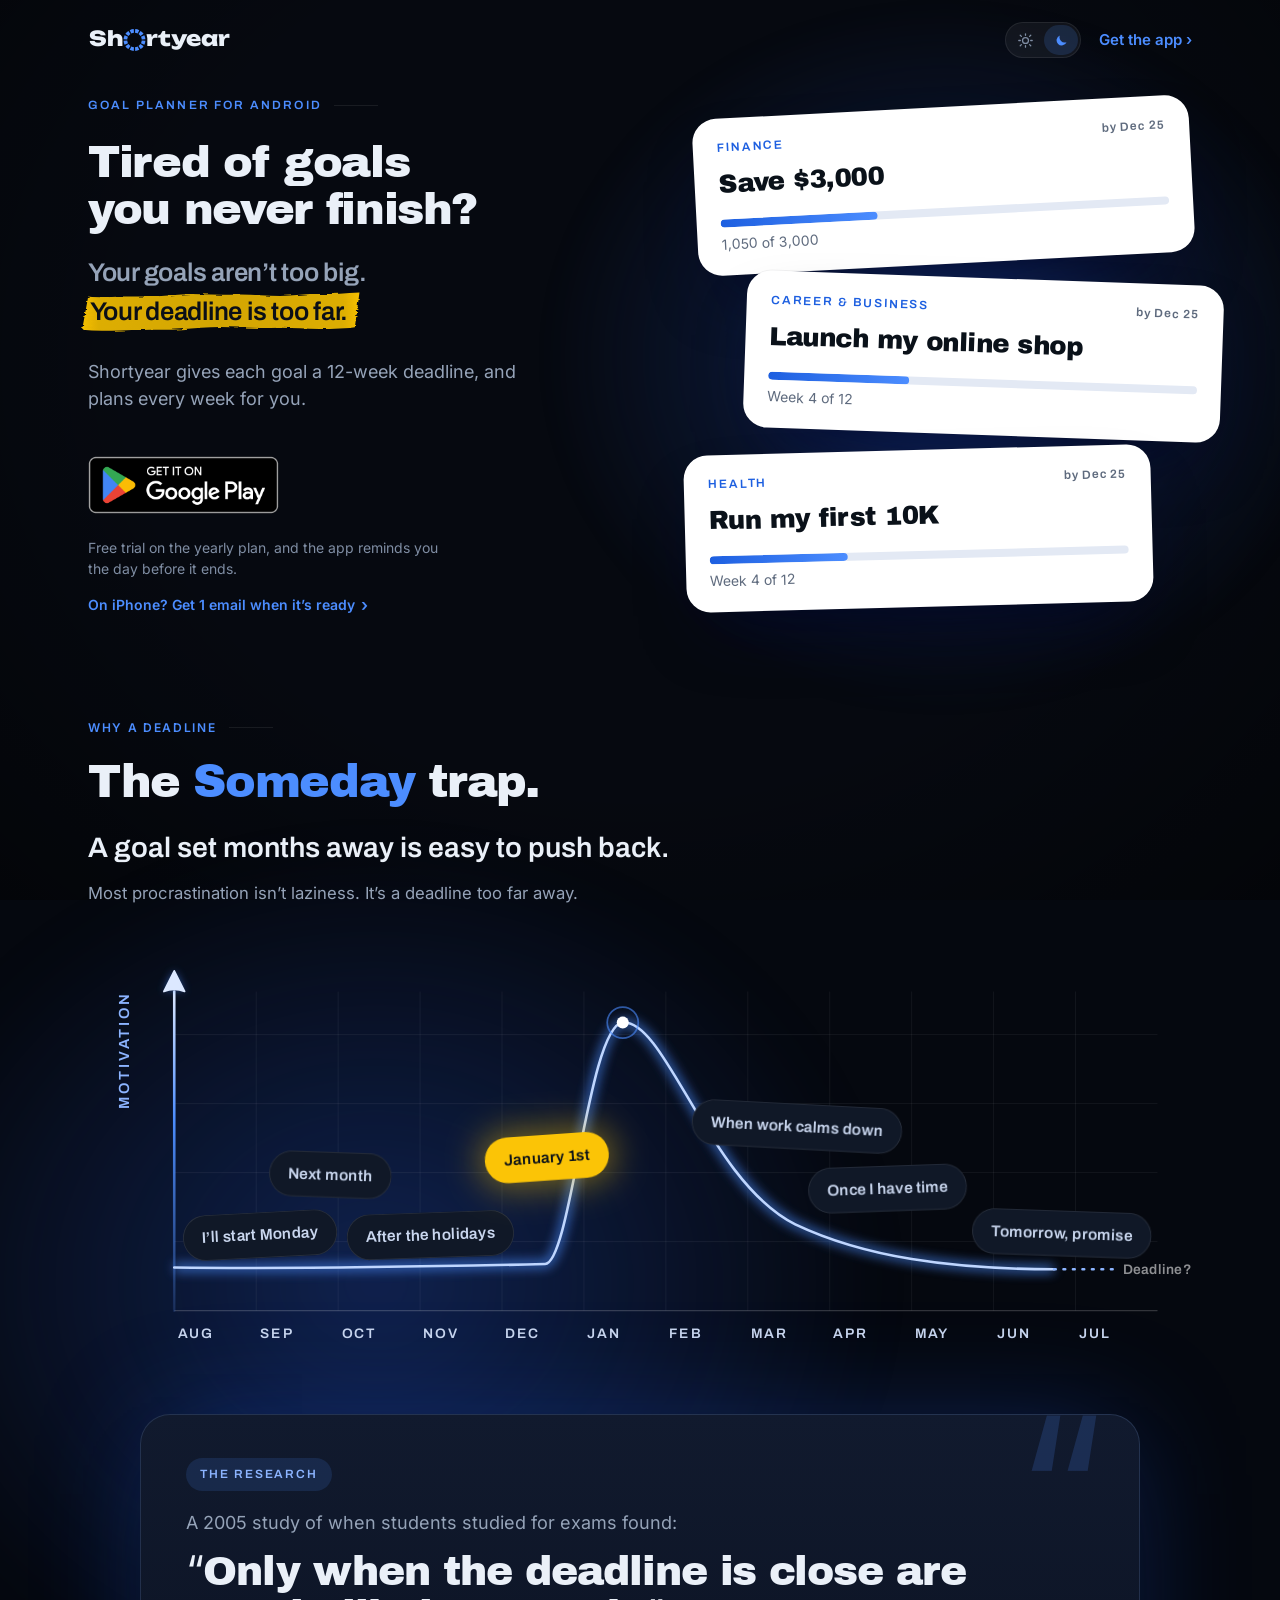
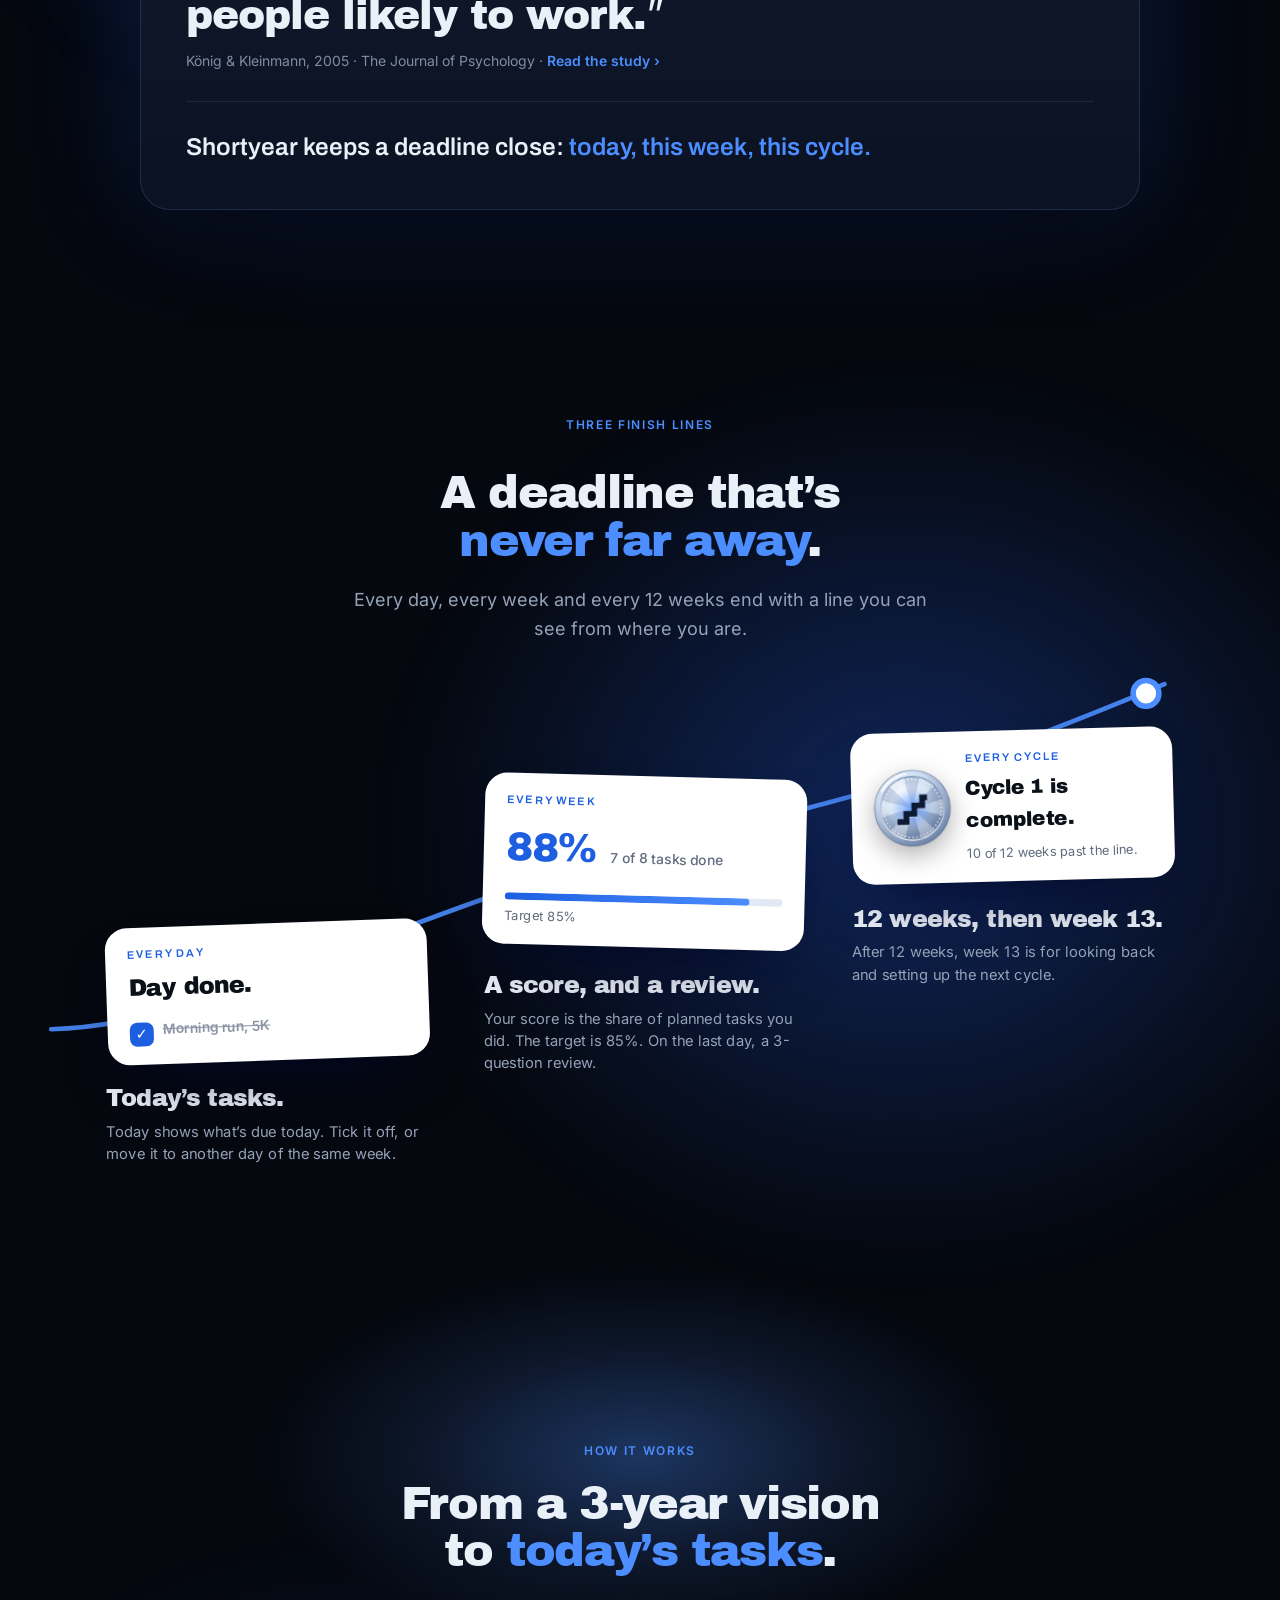
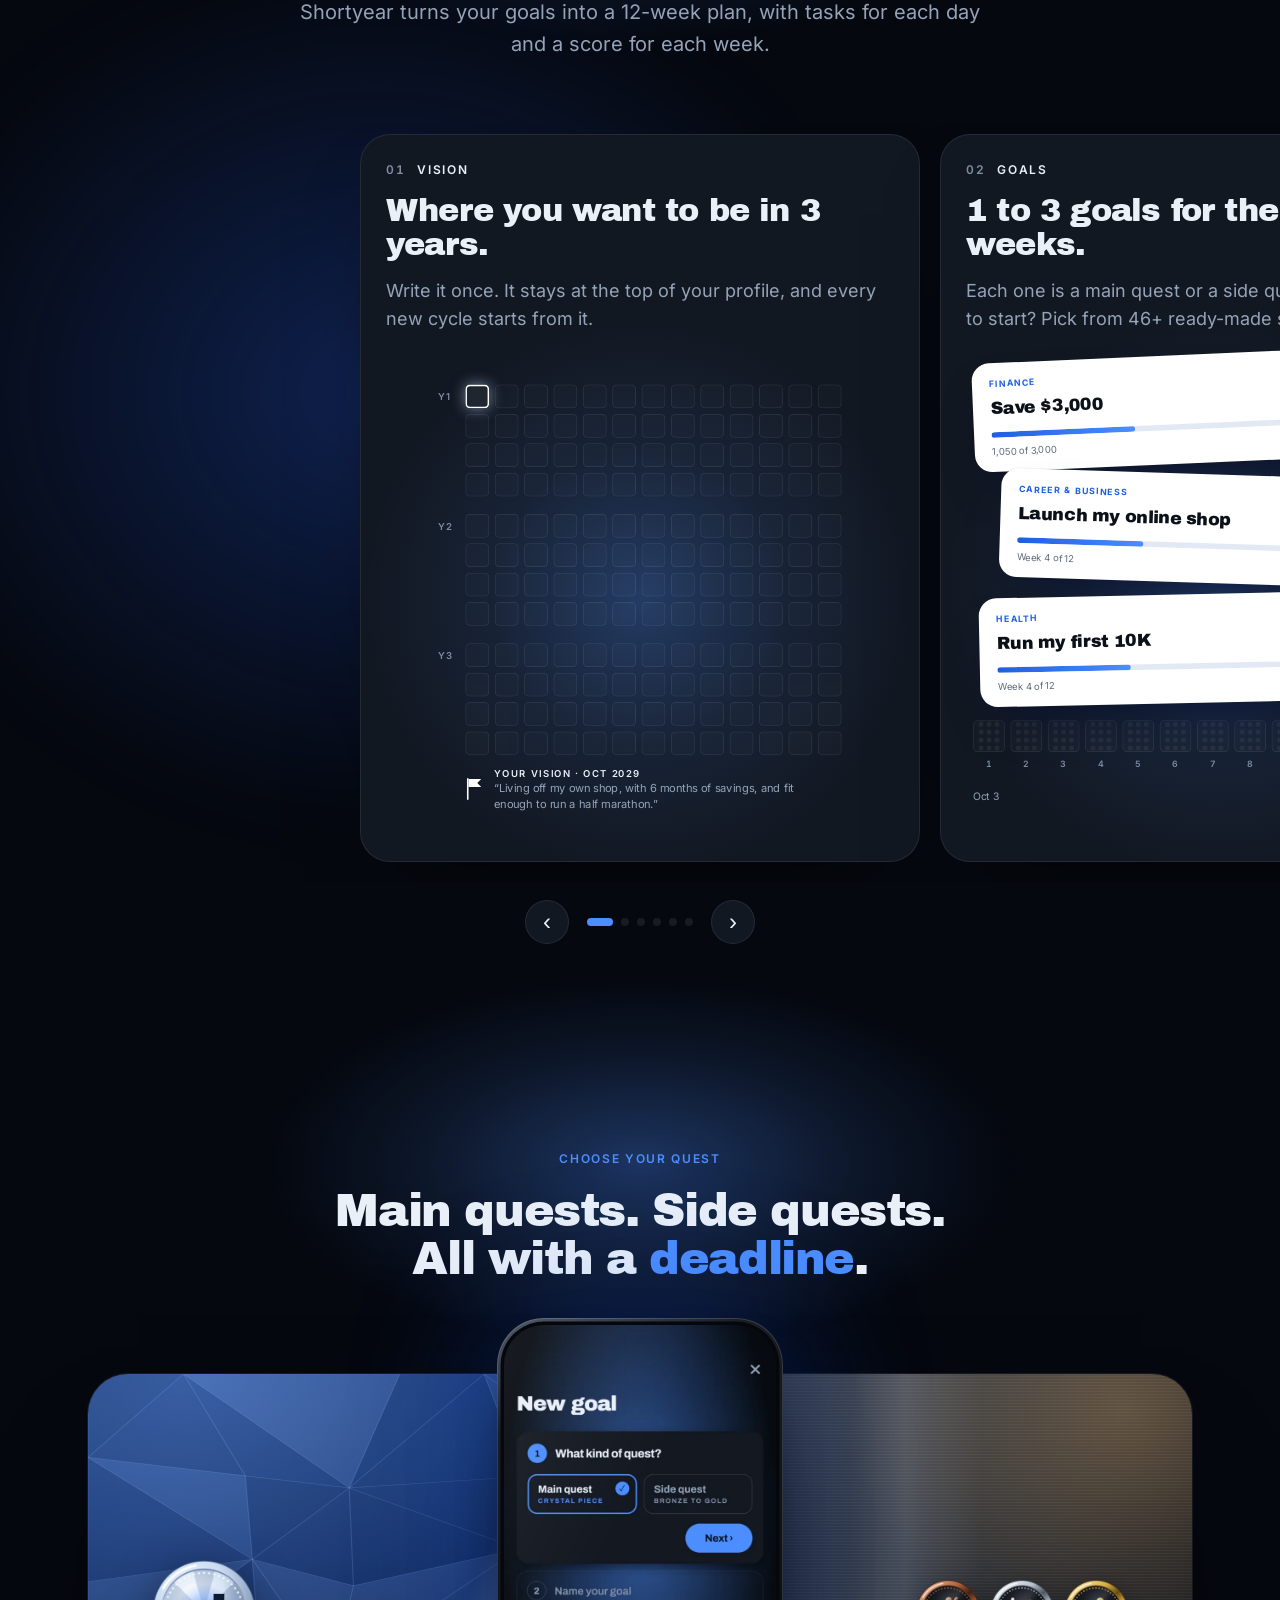
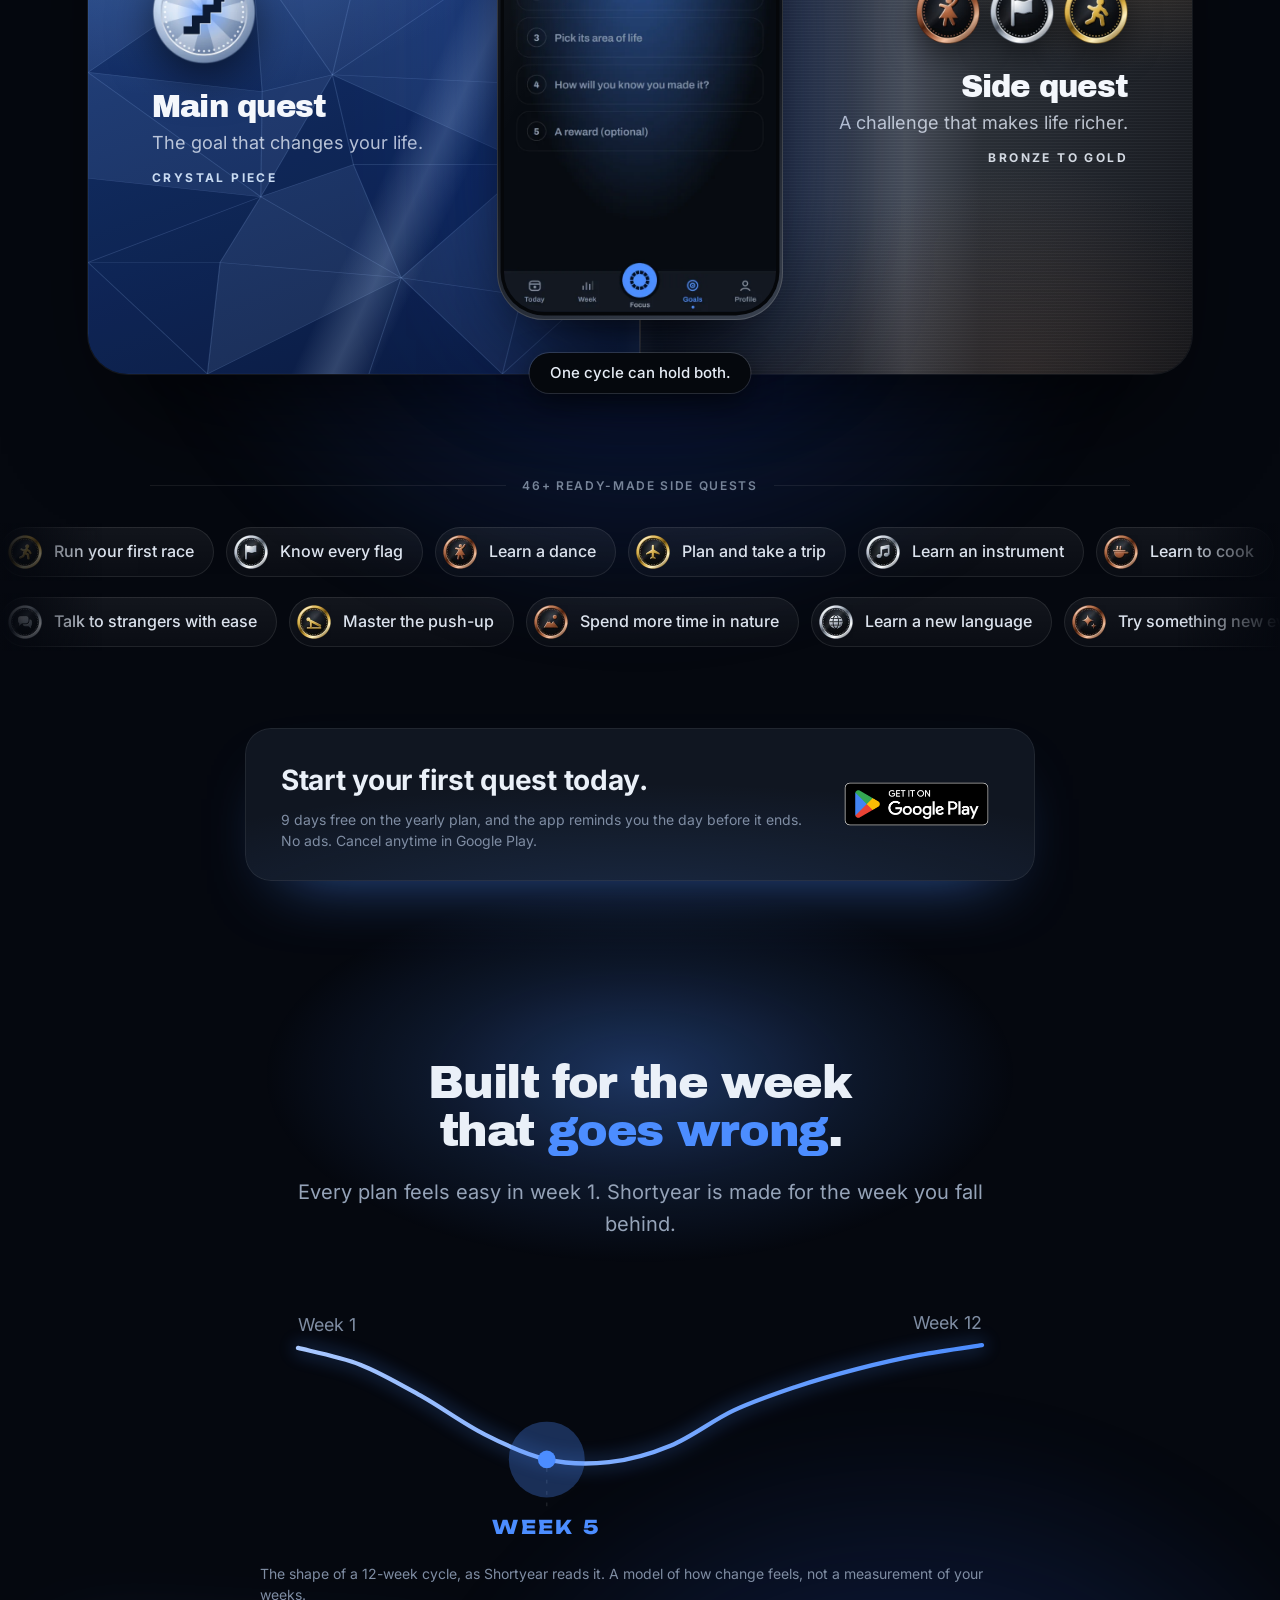
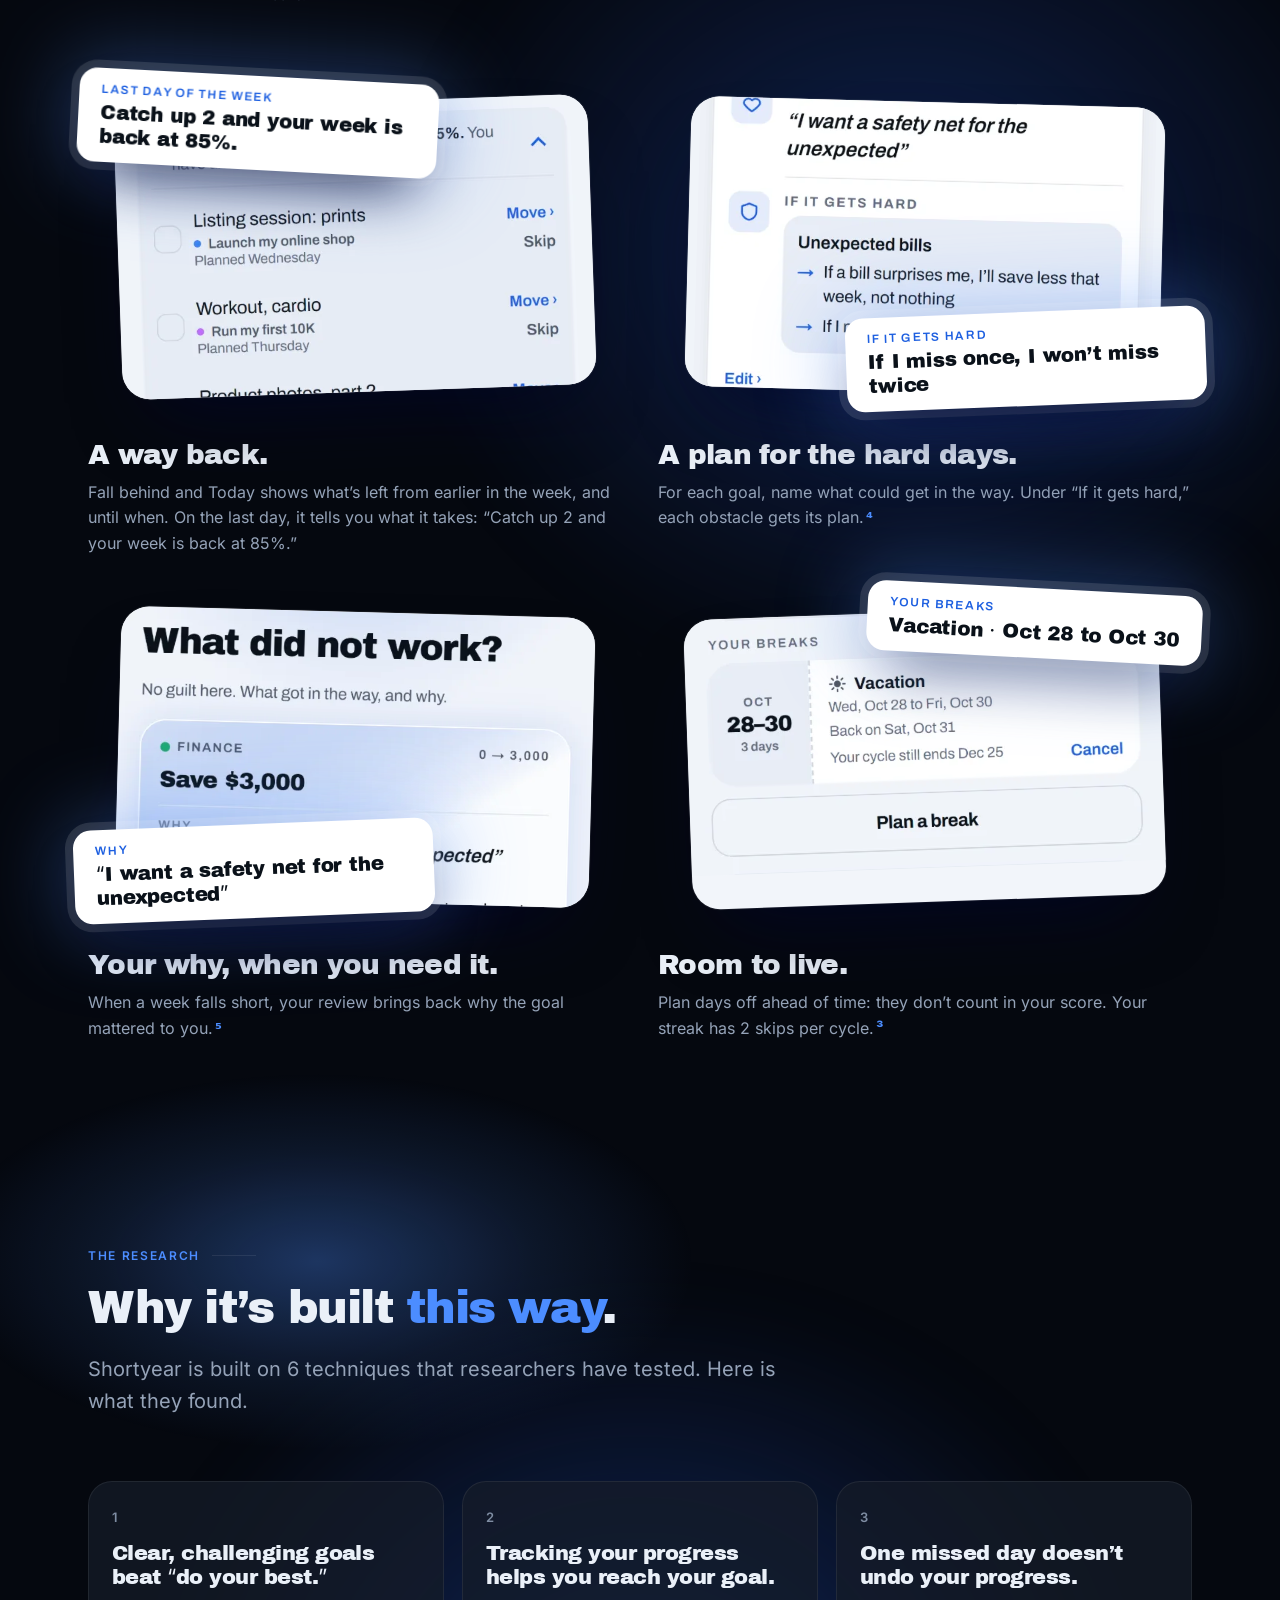
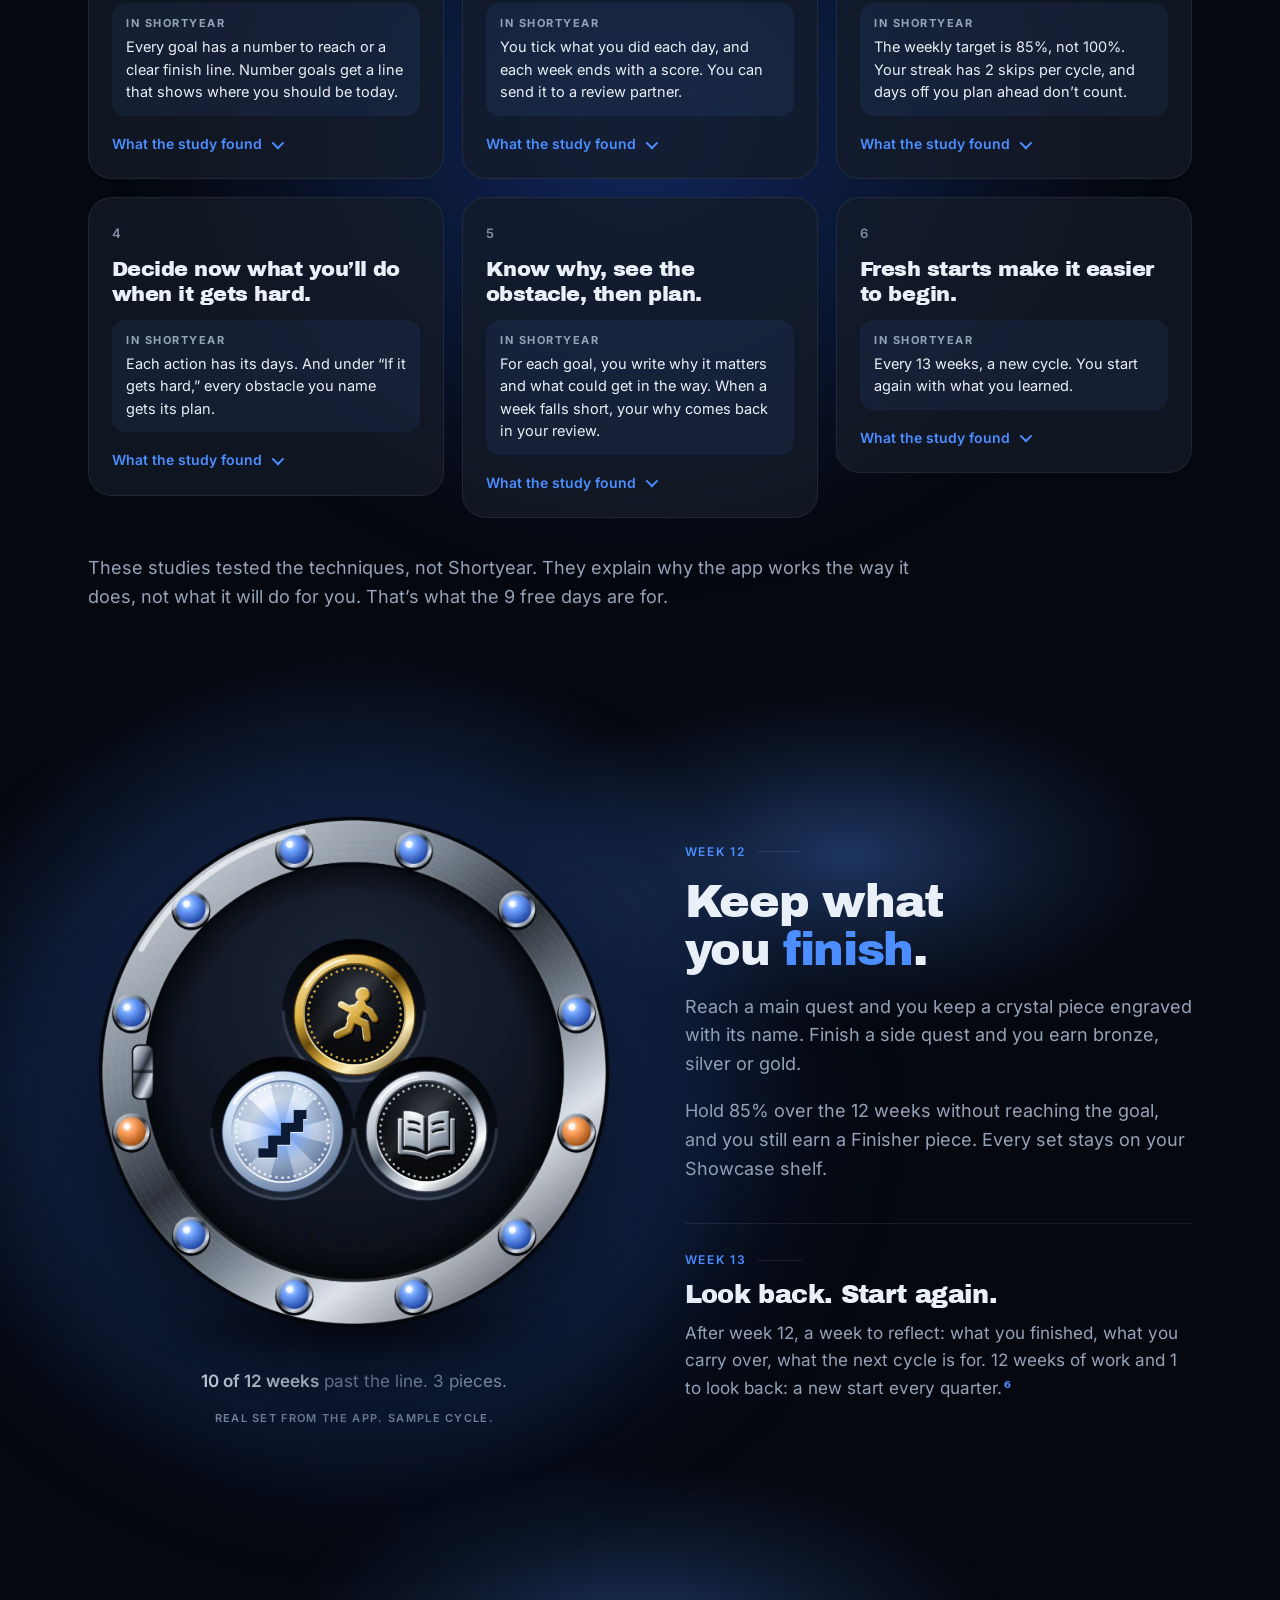
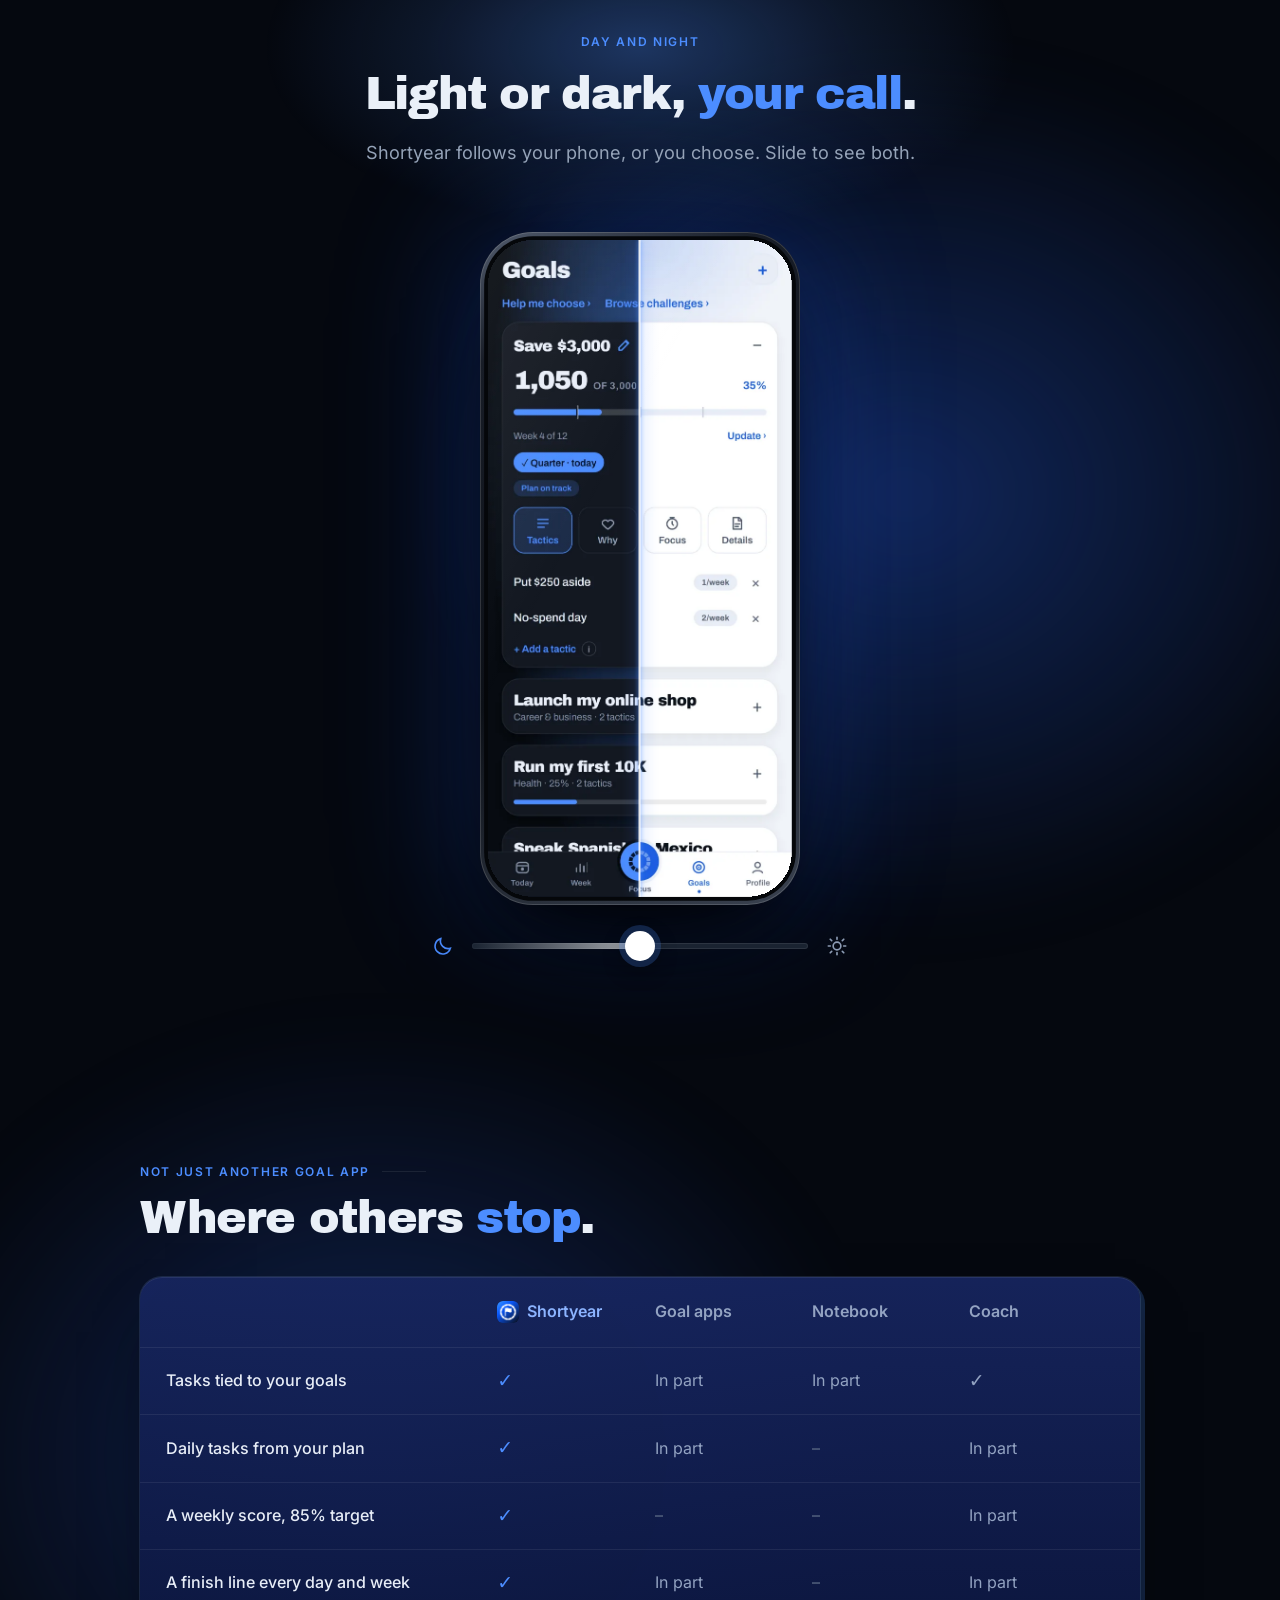
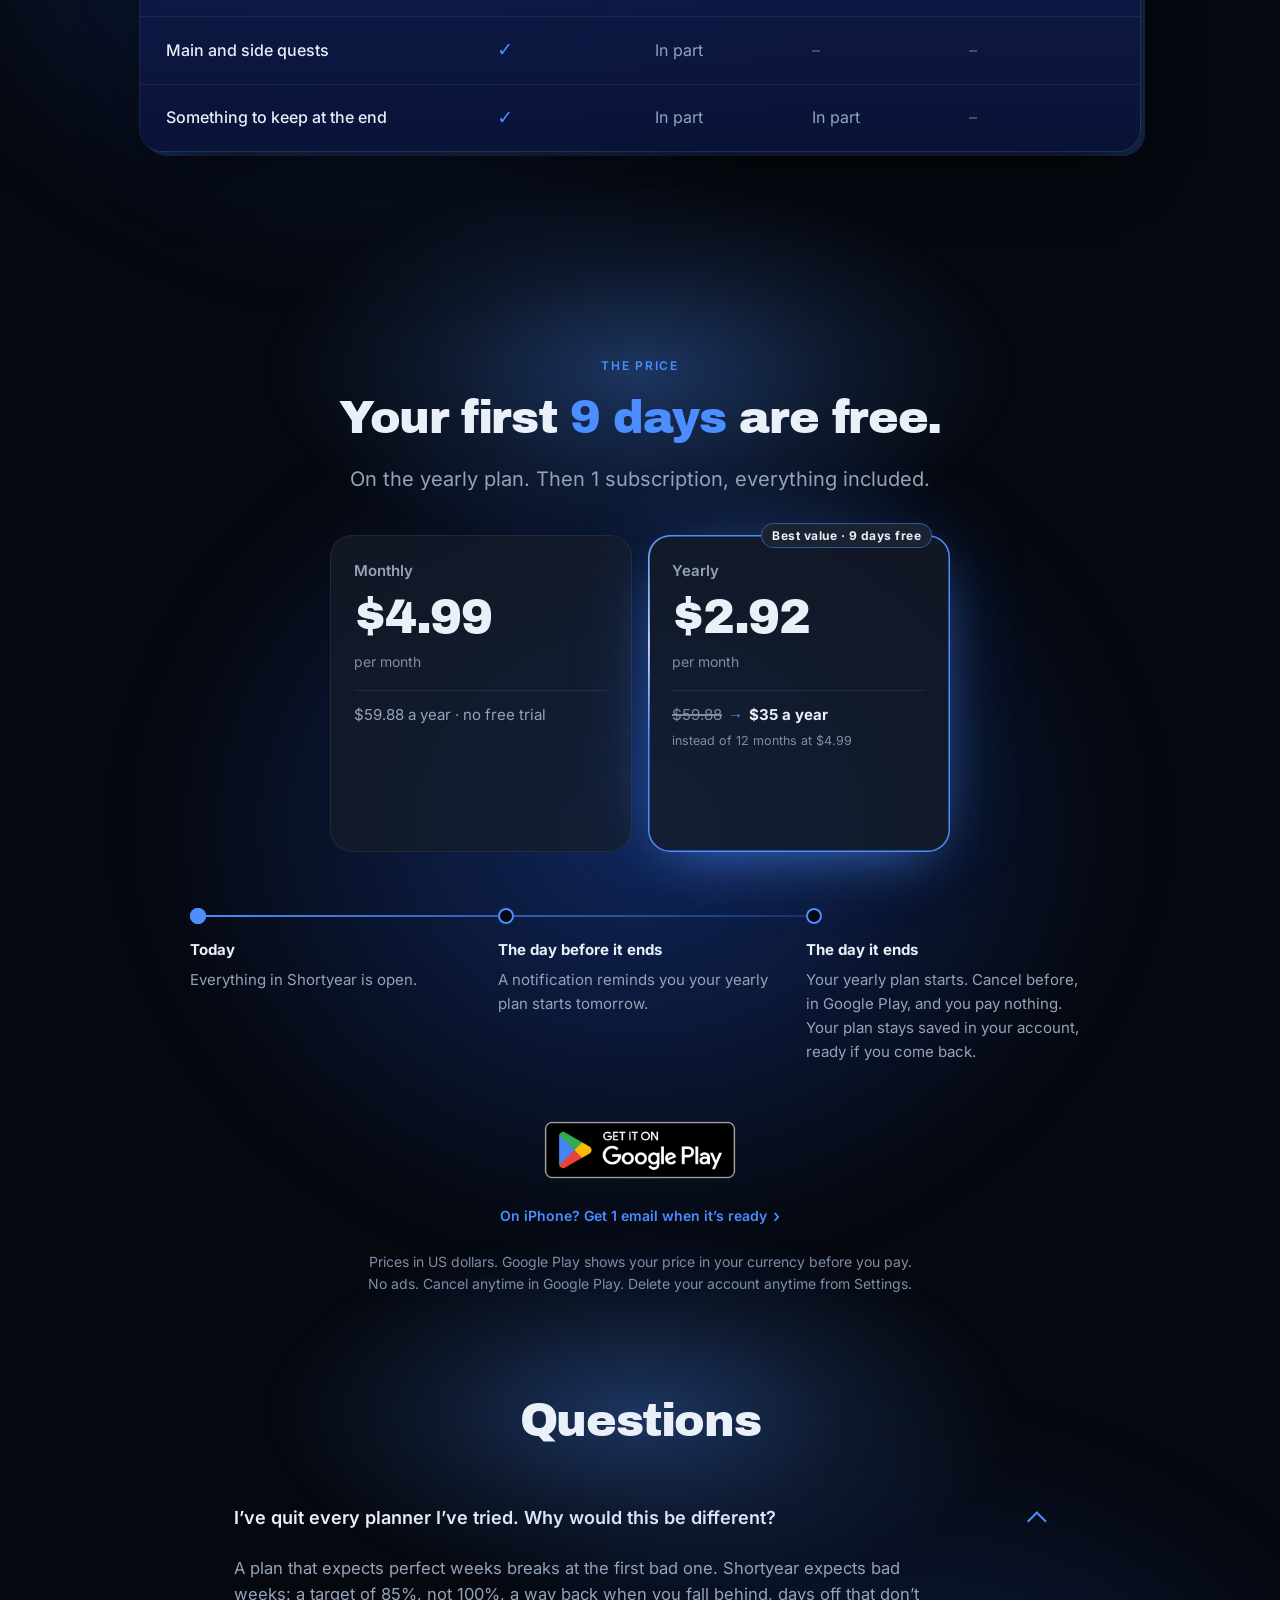
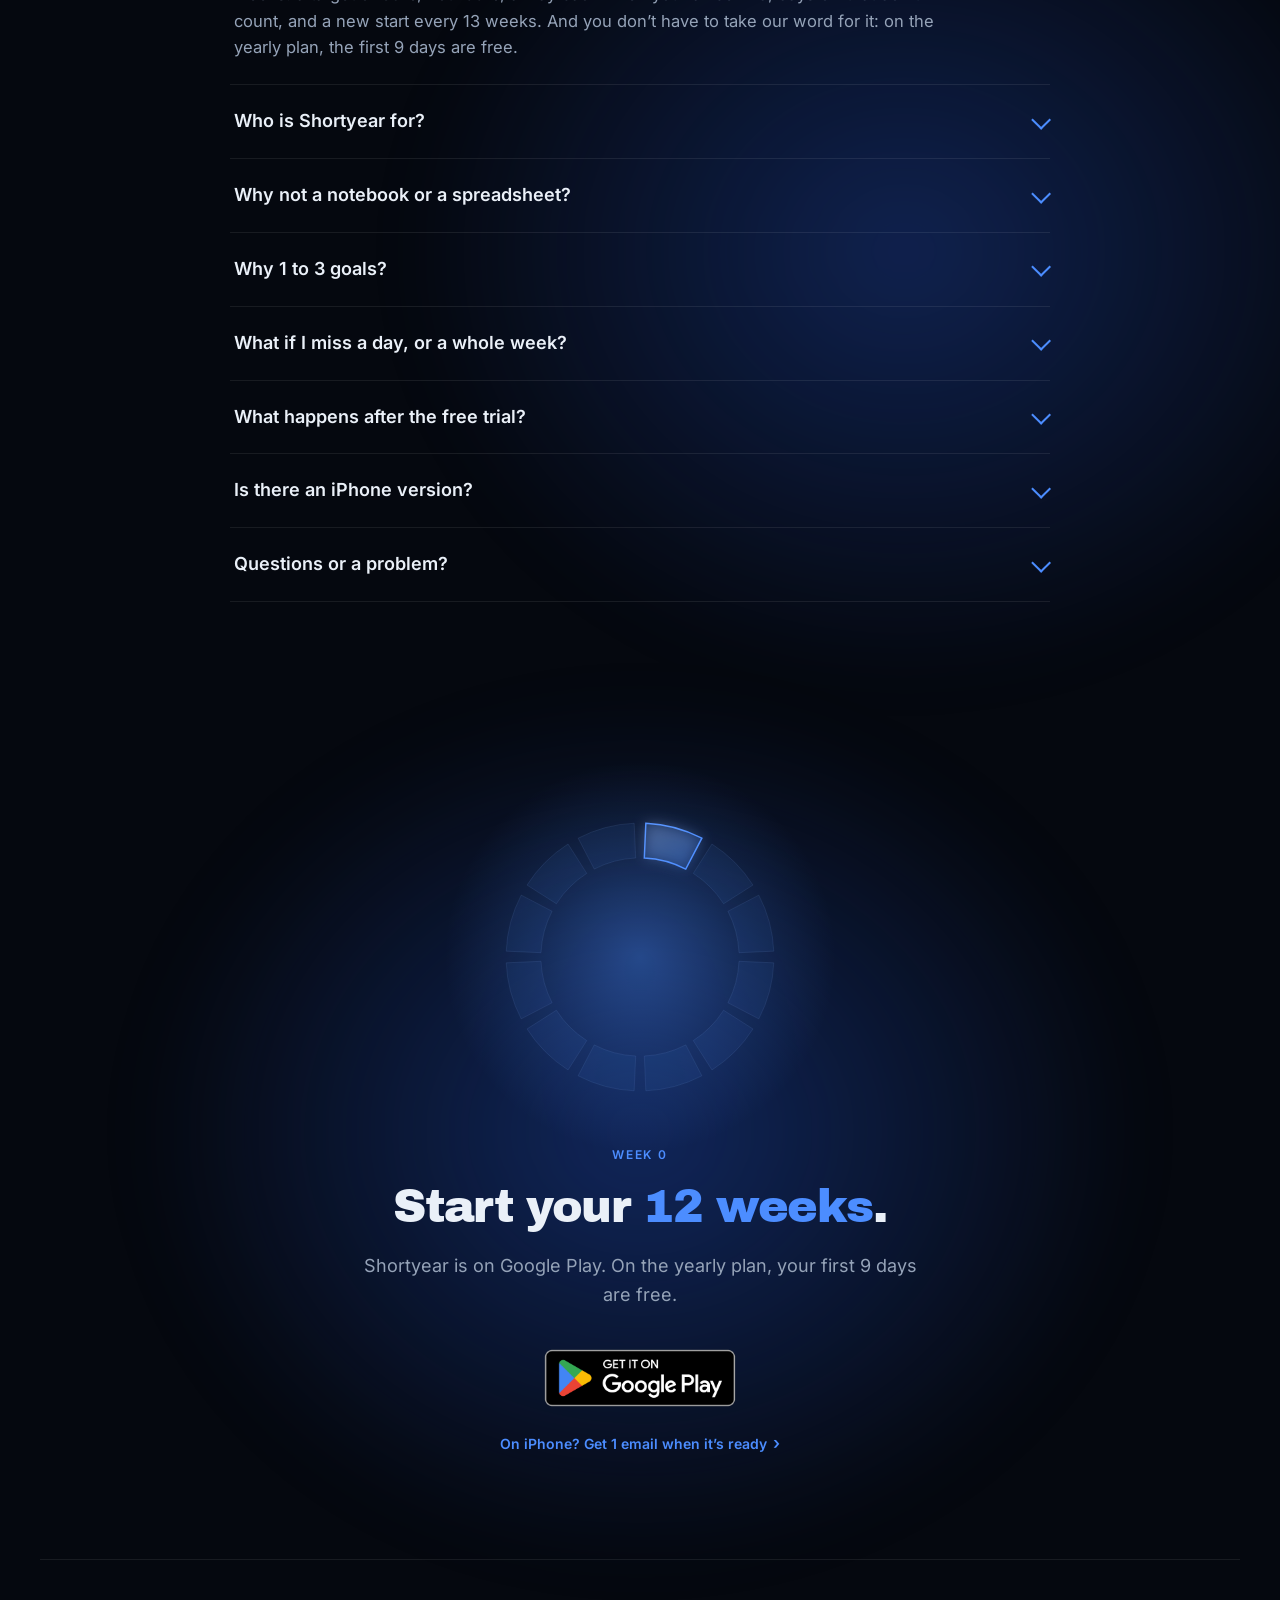
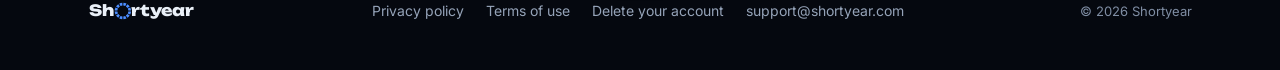
==== commit bee4b5e1: "SEO : « GOAL PLANNER FOR ANDROID » et « procrastination » dans le texte visible Co-Authored-By: Clau" ====
--- a/index.html
+++ b/index.html
@@ -21,7 +21,7 @@
 <script>!function(){var e=document.documentElement,t=new URLSearchParams(location.search).get("theme"),a=null;try{a=localStorage.getItem("sy-theme")}catch(e){}var c="light"===t||"dark"===t?t:a||"dark";e.setAttribute("data-theme",c),e.classList.add("js"),(matchMedia("(prefers-reduced-motion: reduce)").matches||new URLSearchParams(location.search).has("still"))&&e.classList.add("still")}();</script>
 <style>html{background:#05080F;color:#EAF0F8}html[data-theme=light]{background:#F1F4FA;color:#0A1119}body{opacity:0;animation:sy-show 0s 2.5s forwards}@keyframes sy-show{to{opacity:1}}</style>
 <link rel="stylesheet" href="fonts/home.css?v=3c403220">
-<link rel="stylesheet" href="home.css?v=1b07015d">
+<link rel="stylesheet" href="home.css?v=261bf57b">
 </head>
 <body>
 <div class="bg" aria-hidden="true" data-live><span class="aur a1"></span><span class="aur a2"></span><span class="aur a3"></span><span class="grid"></span><span class="grain"></span></div>
@@ -32,7 +32,7 @@
 <main>
   <section class="wrap hero" id="get" data-frame="hero">
     <div class="copy">
-      <p class="label rise" style="--d:0s">GOALS PLANNER FOR ANDROID</p>
+      <p class="label rise" style="--d:0s">GOAL PLANNER FOR ANDROID</p>
       <h1 class="rise" style="--d:.06s">Tired of goals<br>you never finish?</h1>
       <p class="answer rise" style="--d:.14s"><span class="a1">Your goals aren’t too&nbsp;big.</span><br><span class="a2" data-hl>Your deadline is too&nbsp;far.</span></p>
       <p class="hero-sol rise" style="--d:.18s">Shortyear gives each goal a 12-week deadline, and plans every week for you.</p>
@@ -62,6 +62,7 @@
       <p class="label">WHY A DEADLINE</p>
       <h2>The <span class="k">Someday</span> trap.</h2>
       <p class="lede why2-lede">A goal set months away is easy to push back.</p>
+      <p class="body why2-sub">Most procrastination isn’t laziness. It’s a deadline too far away.</p>
     </div>
     <div class="mc" data-reveal><div class="mc-in">
         <svg class="mc-svg" width="1200" height="450" viewBox="0 0 1200 450" aria-hidden="true">
--- a/home.css
+++ b/home.css
@@ -1094,3 +1094,5 @@
 .vs3-row > span:nth-child(n+3) .vs3-y { color: #93A3C2; font-weight: 400; } [data-theme="light"] .vs3-row > span:nth-child(n+3) .vs3-y { color: #5F6B7E; }
 .vs3-top .vs3-sy { display: inline-flex; align-items: center; gap: 8px; } .vs3-sy img { width: 22px; height: 22px; border-radius: 6px; flex: none; } @media (max-width: 899px) { .vs3-sy img { width: 16px; height: 16px; border-radius: 4px; } .vs3-top .vs3-sy { gap: 5px; } }
 @media (max-width: 899px) { .vs3-top .vs3-sy { flex-direction: column; align-items: flex-start; gap: 4px; min-width: 0; } .vs3-top > span { overflow-wrap: anywhere; } }
+.why2-sub { margin: 10px 0 0; font-size: clamp(16px, 1.3vw, 18px); color: var(--tx2); max-width: 640px; }
+.why2 .head { row-gap: 10px; } .why2 .head .why2-sub { margin-top: 0; }
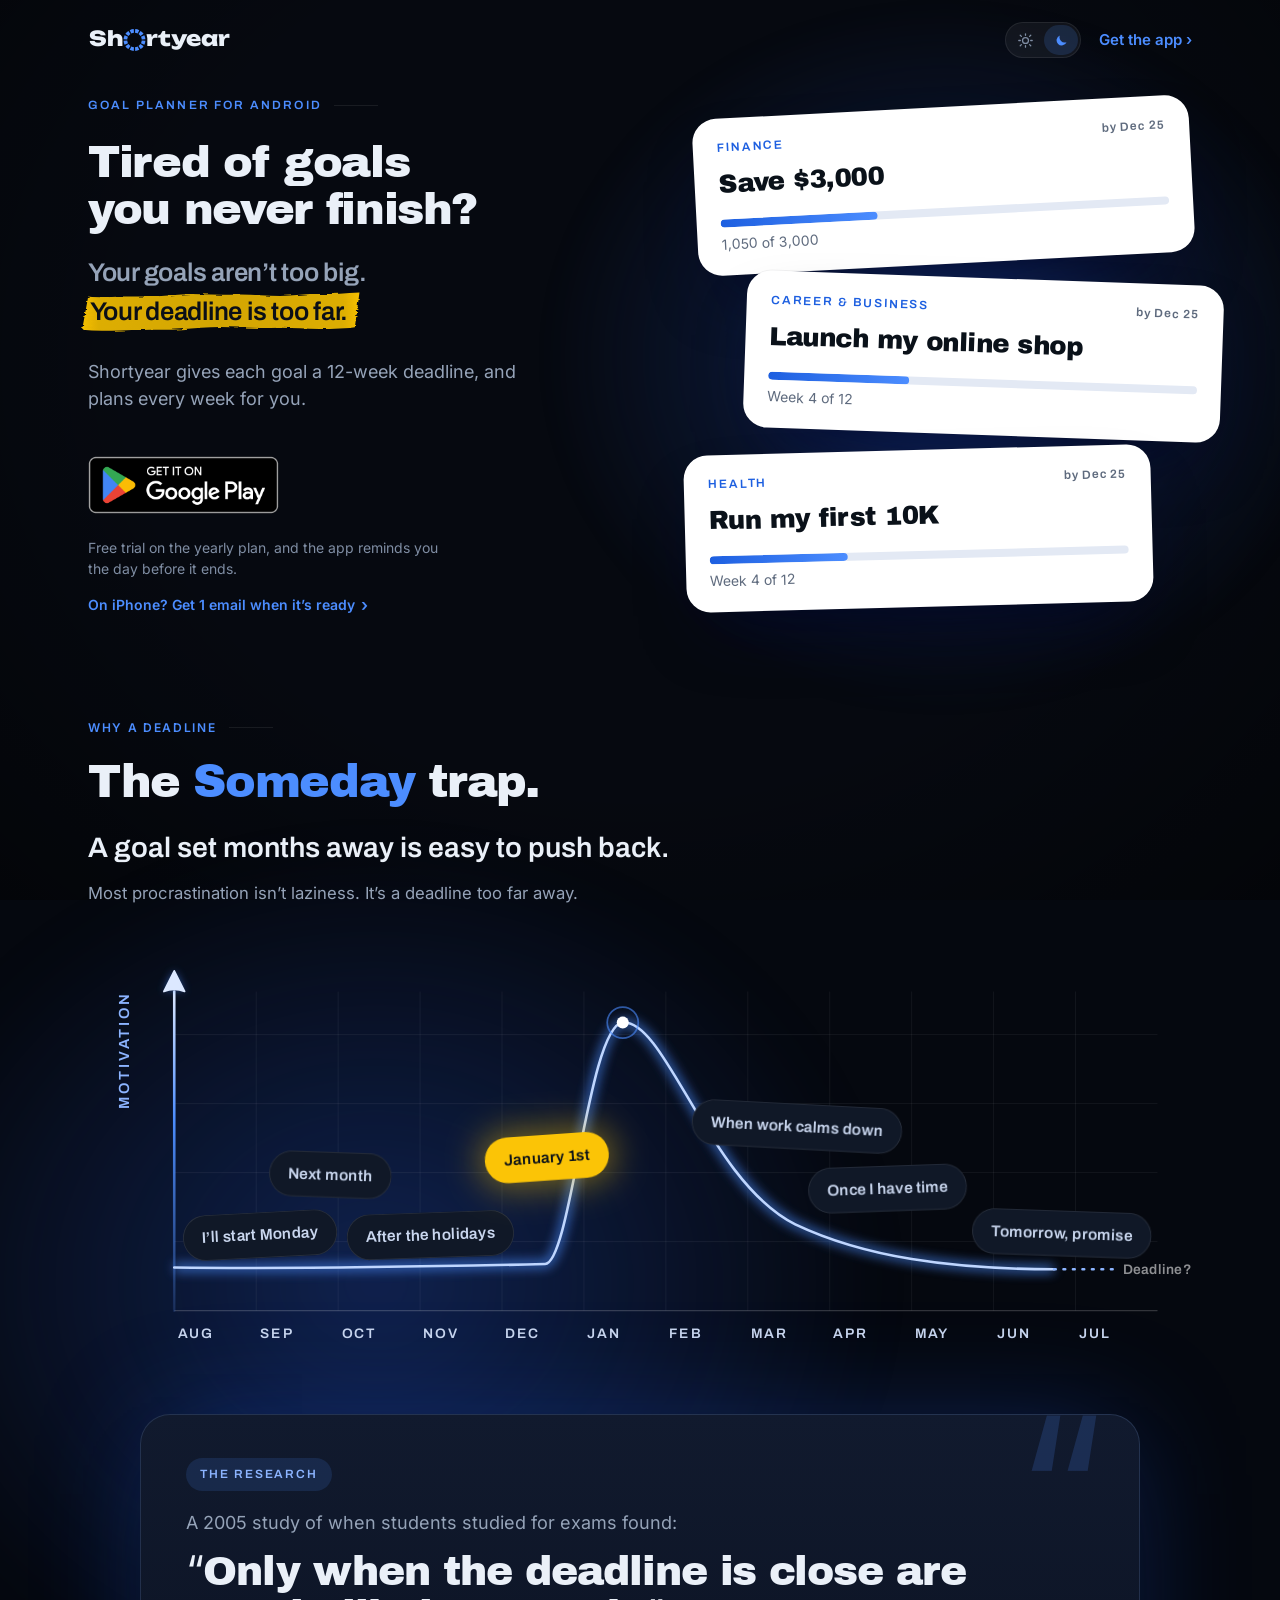
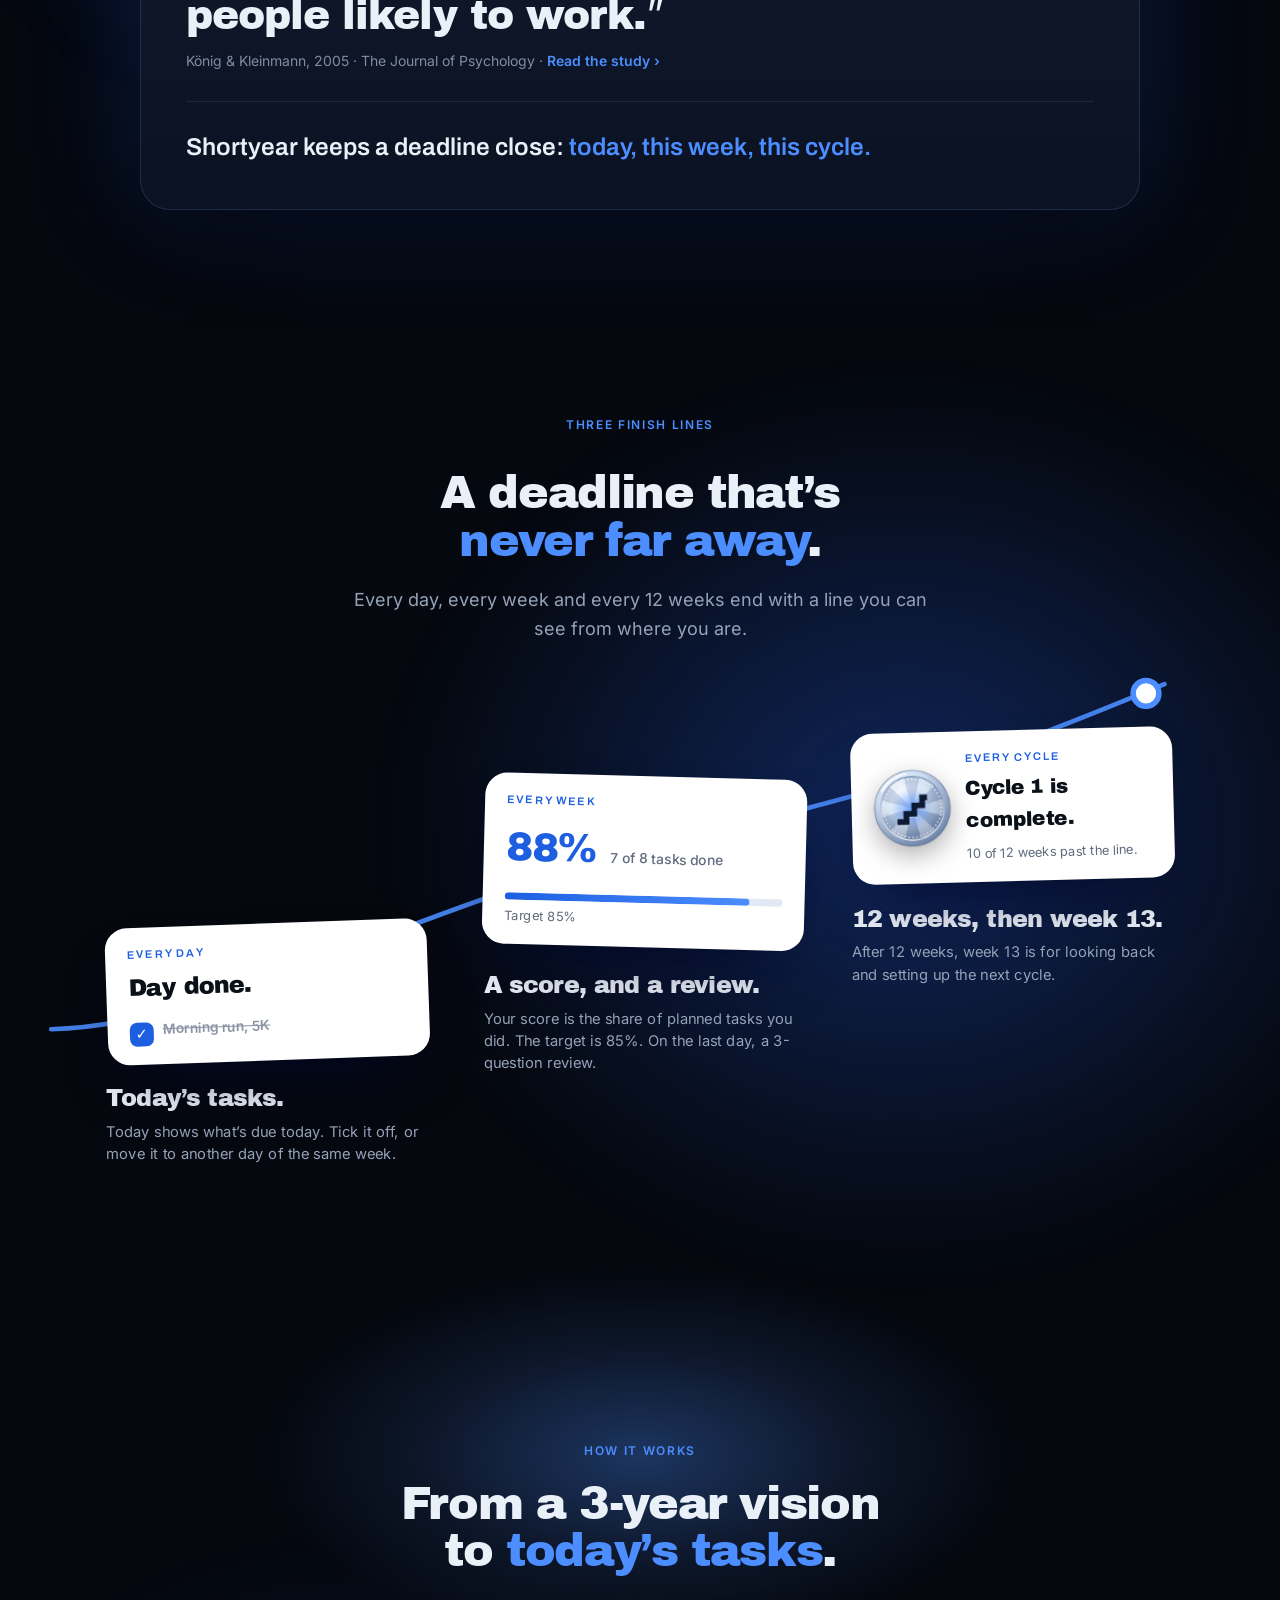
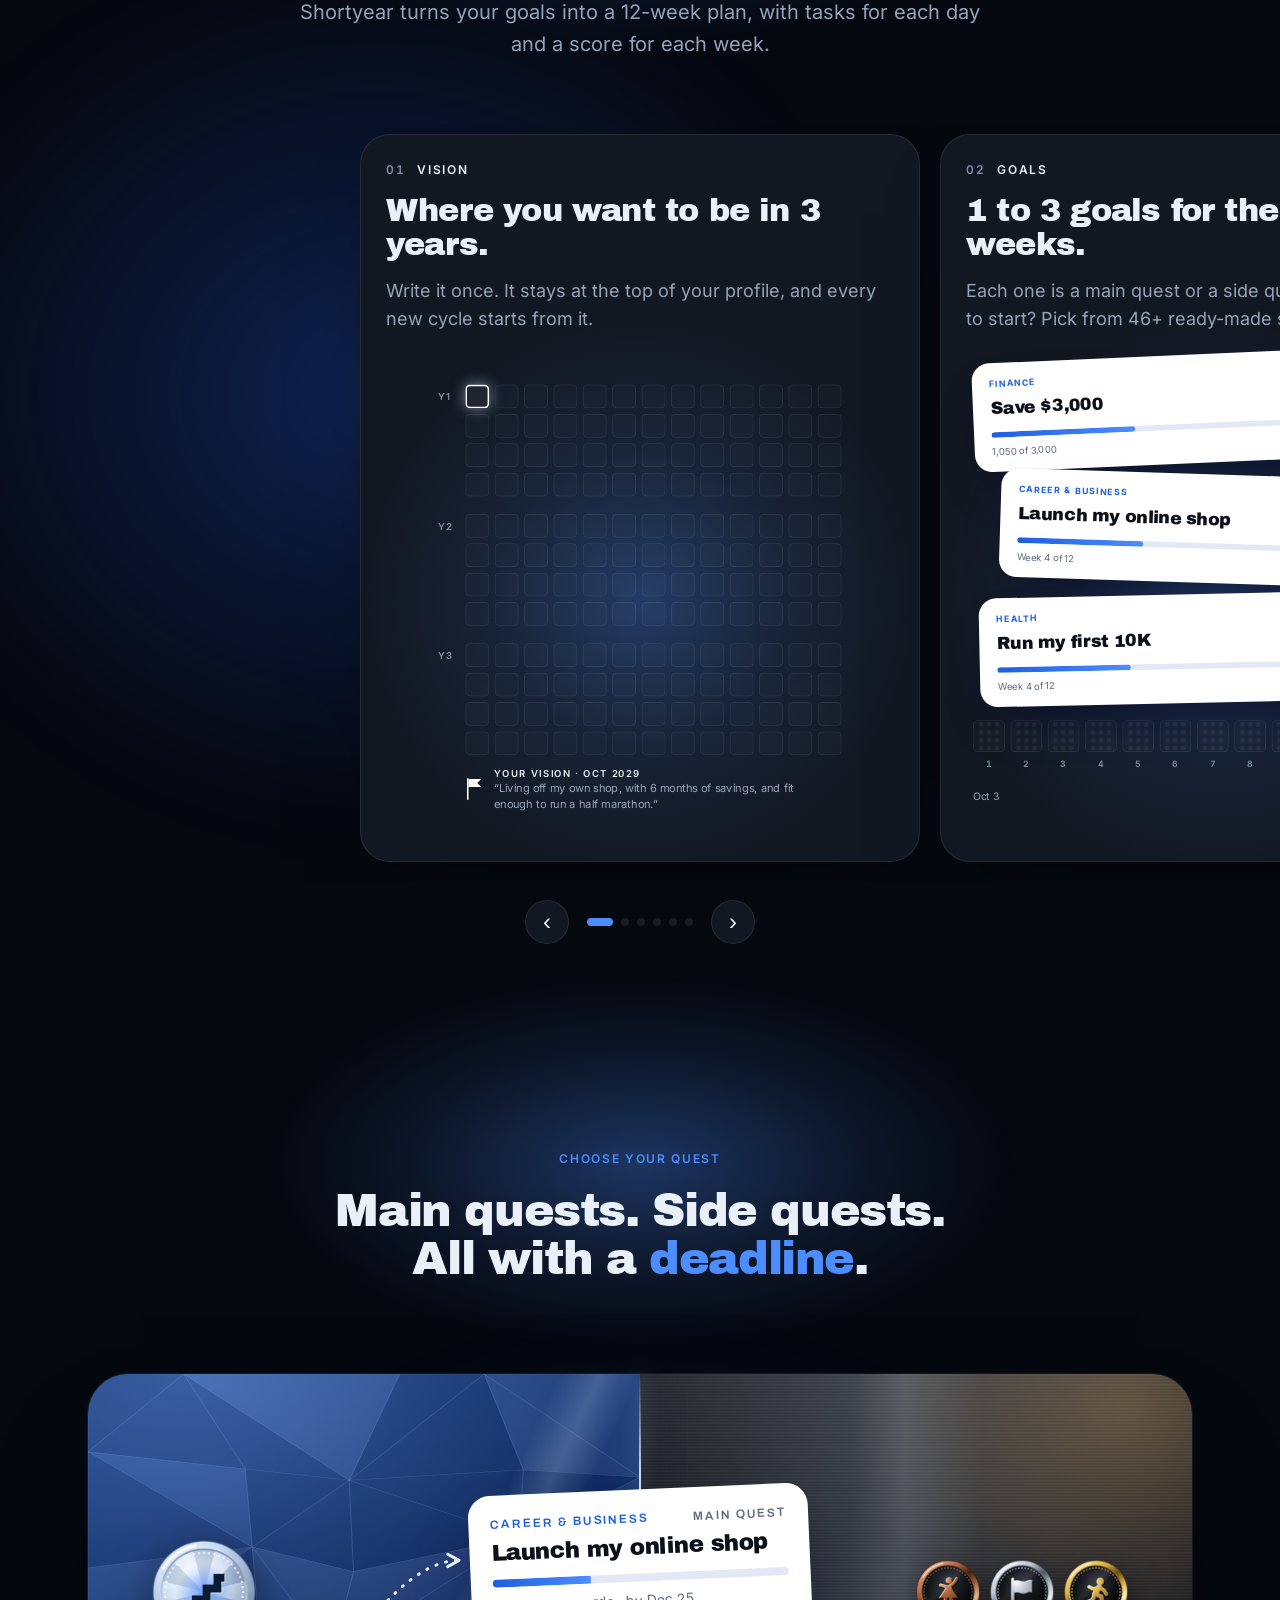
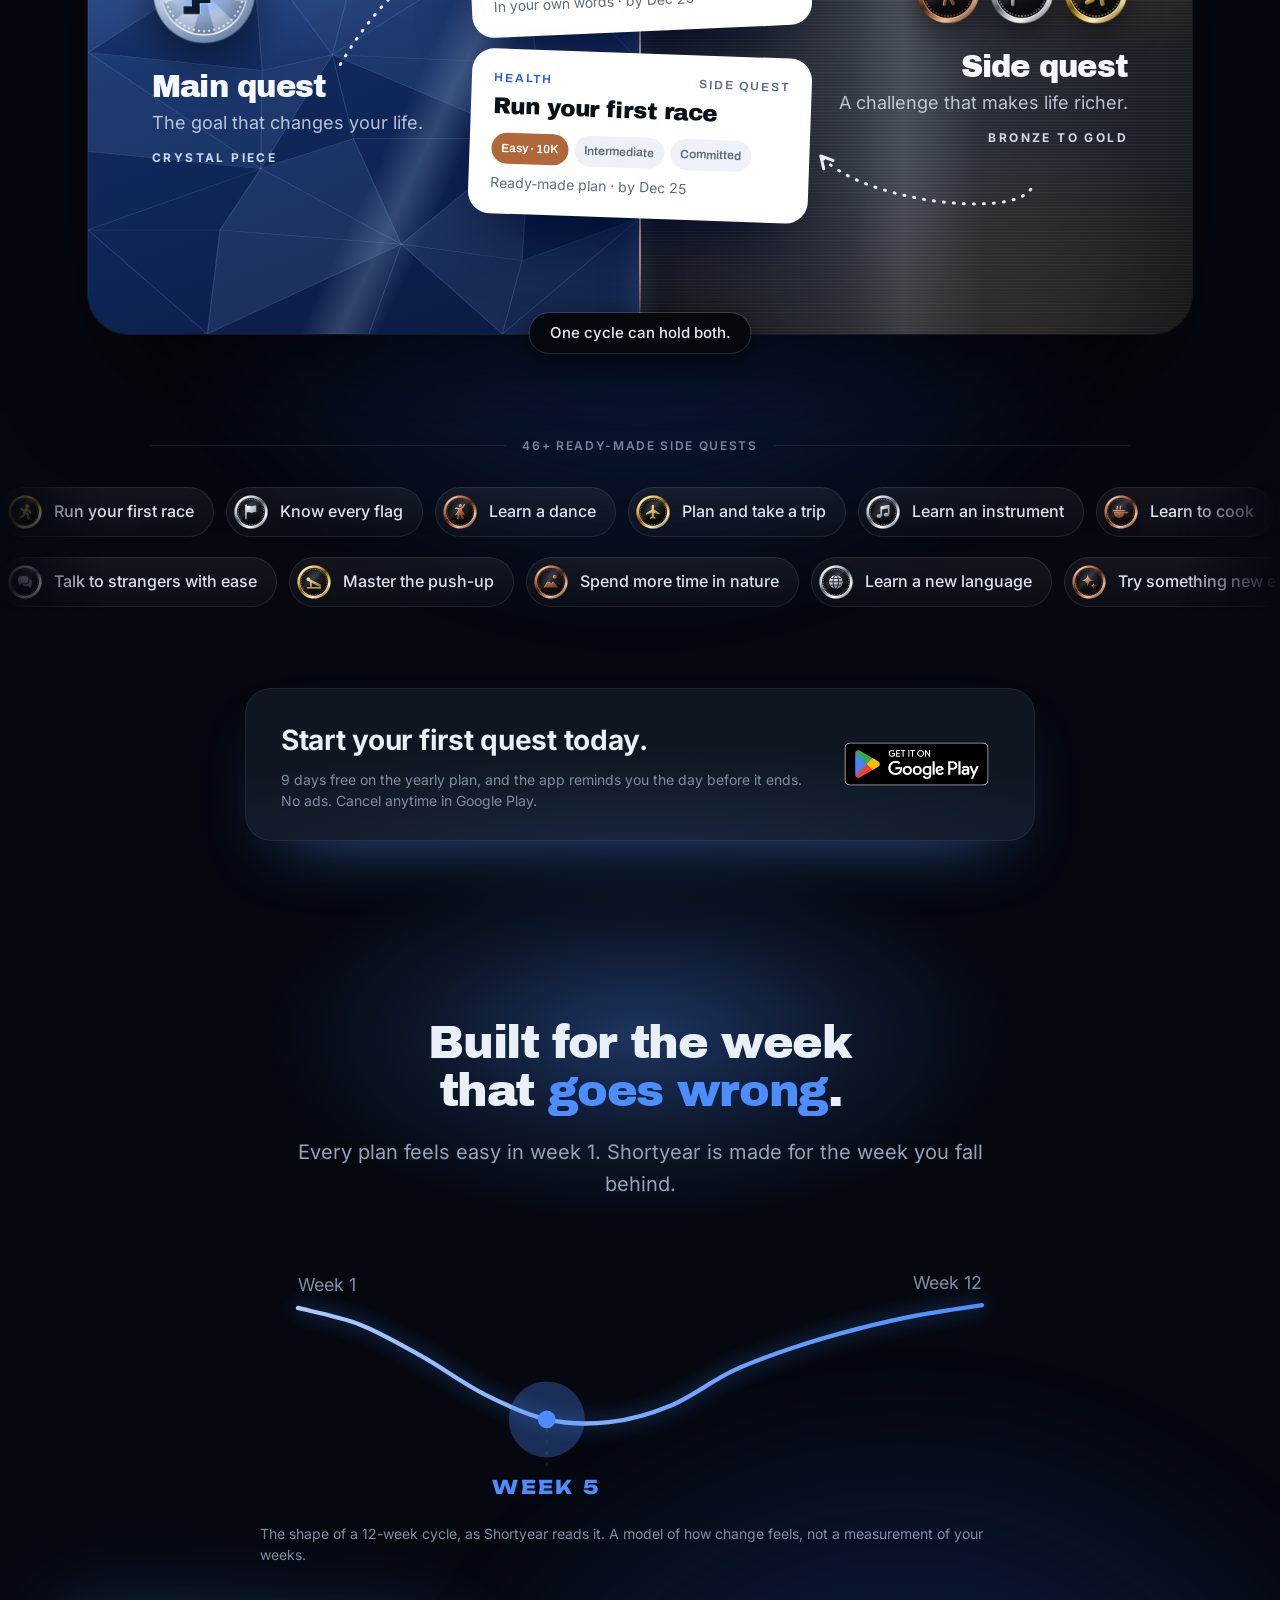
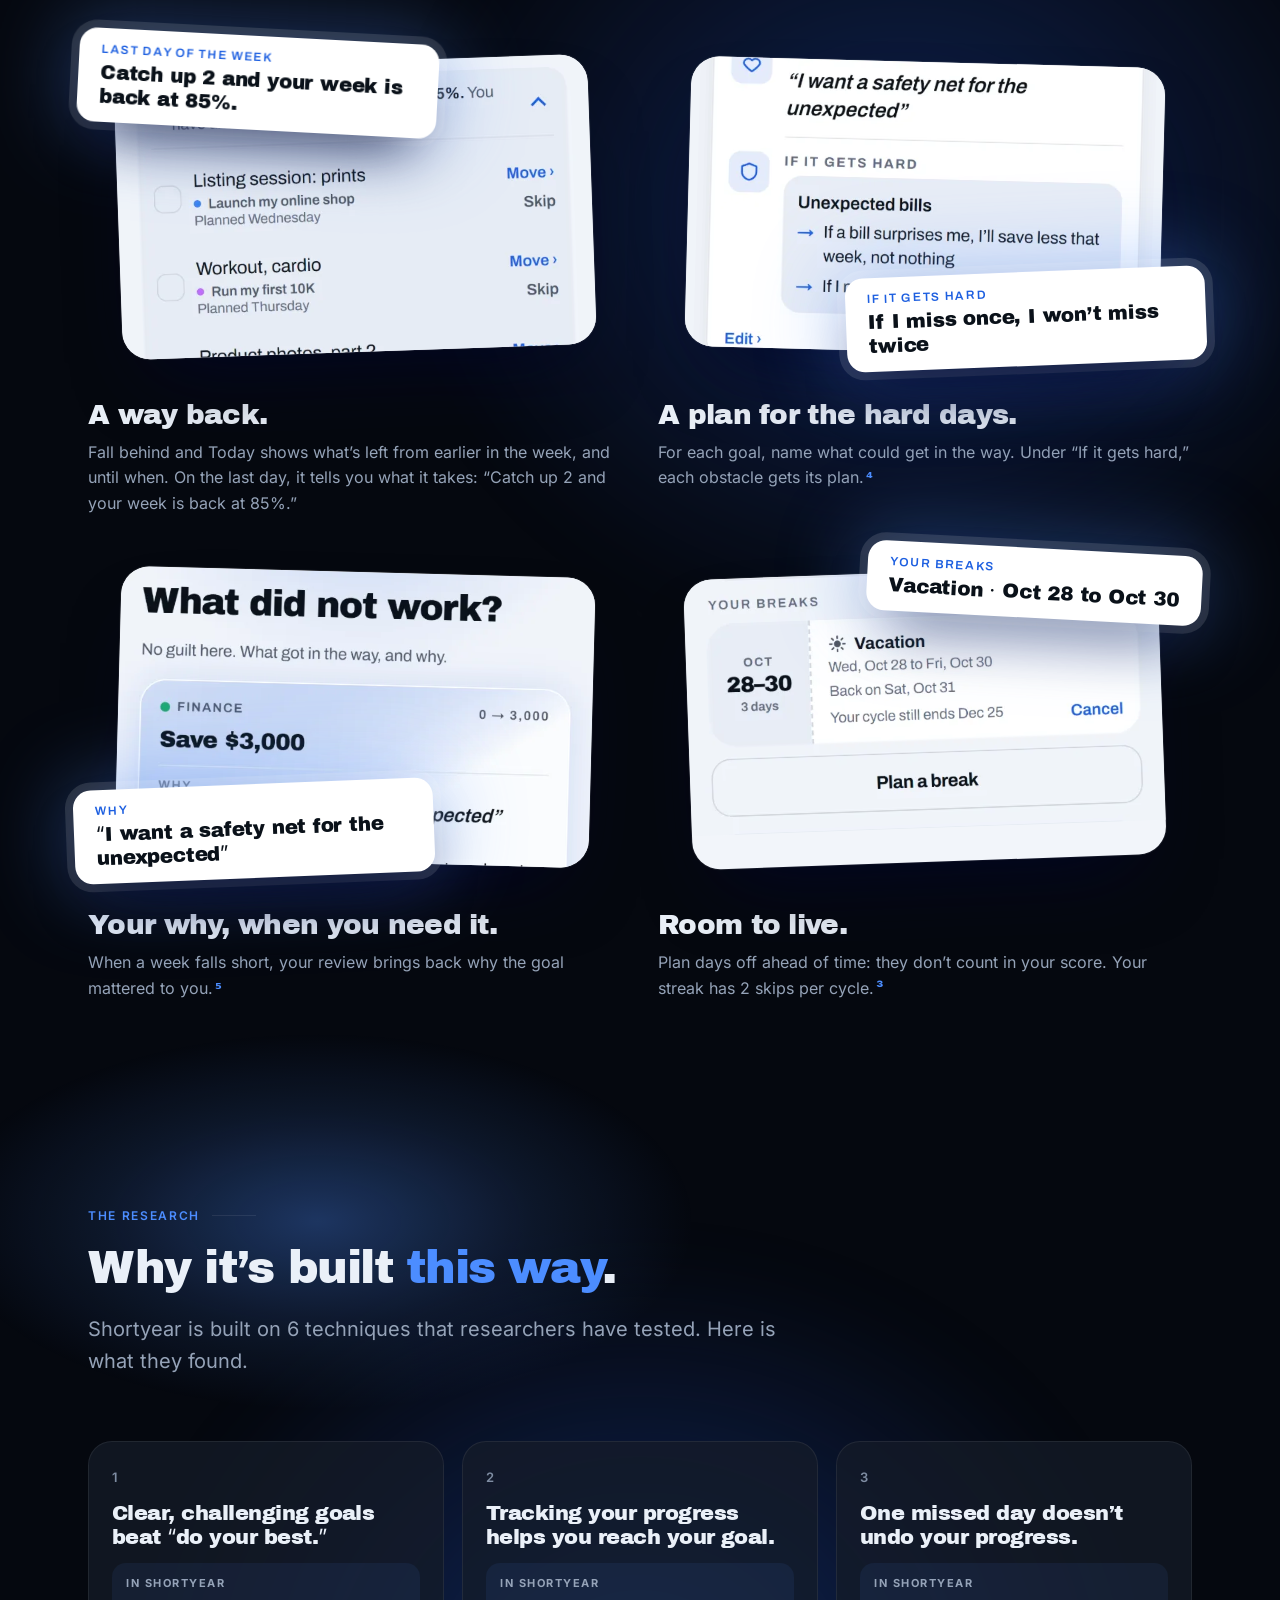
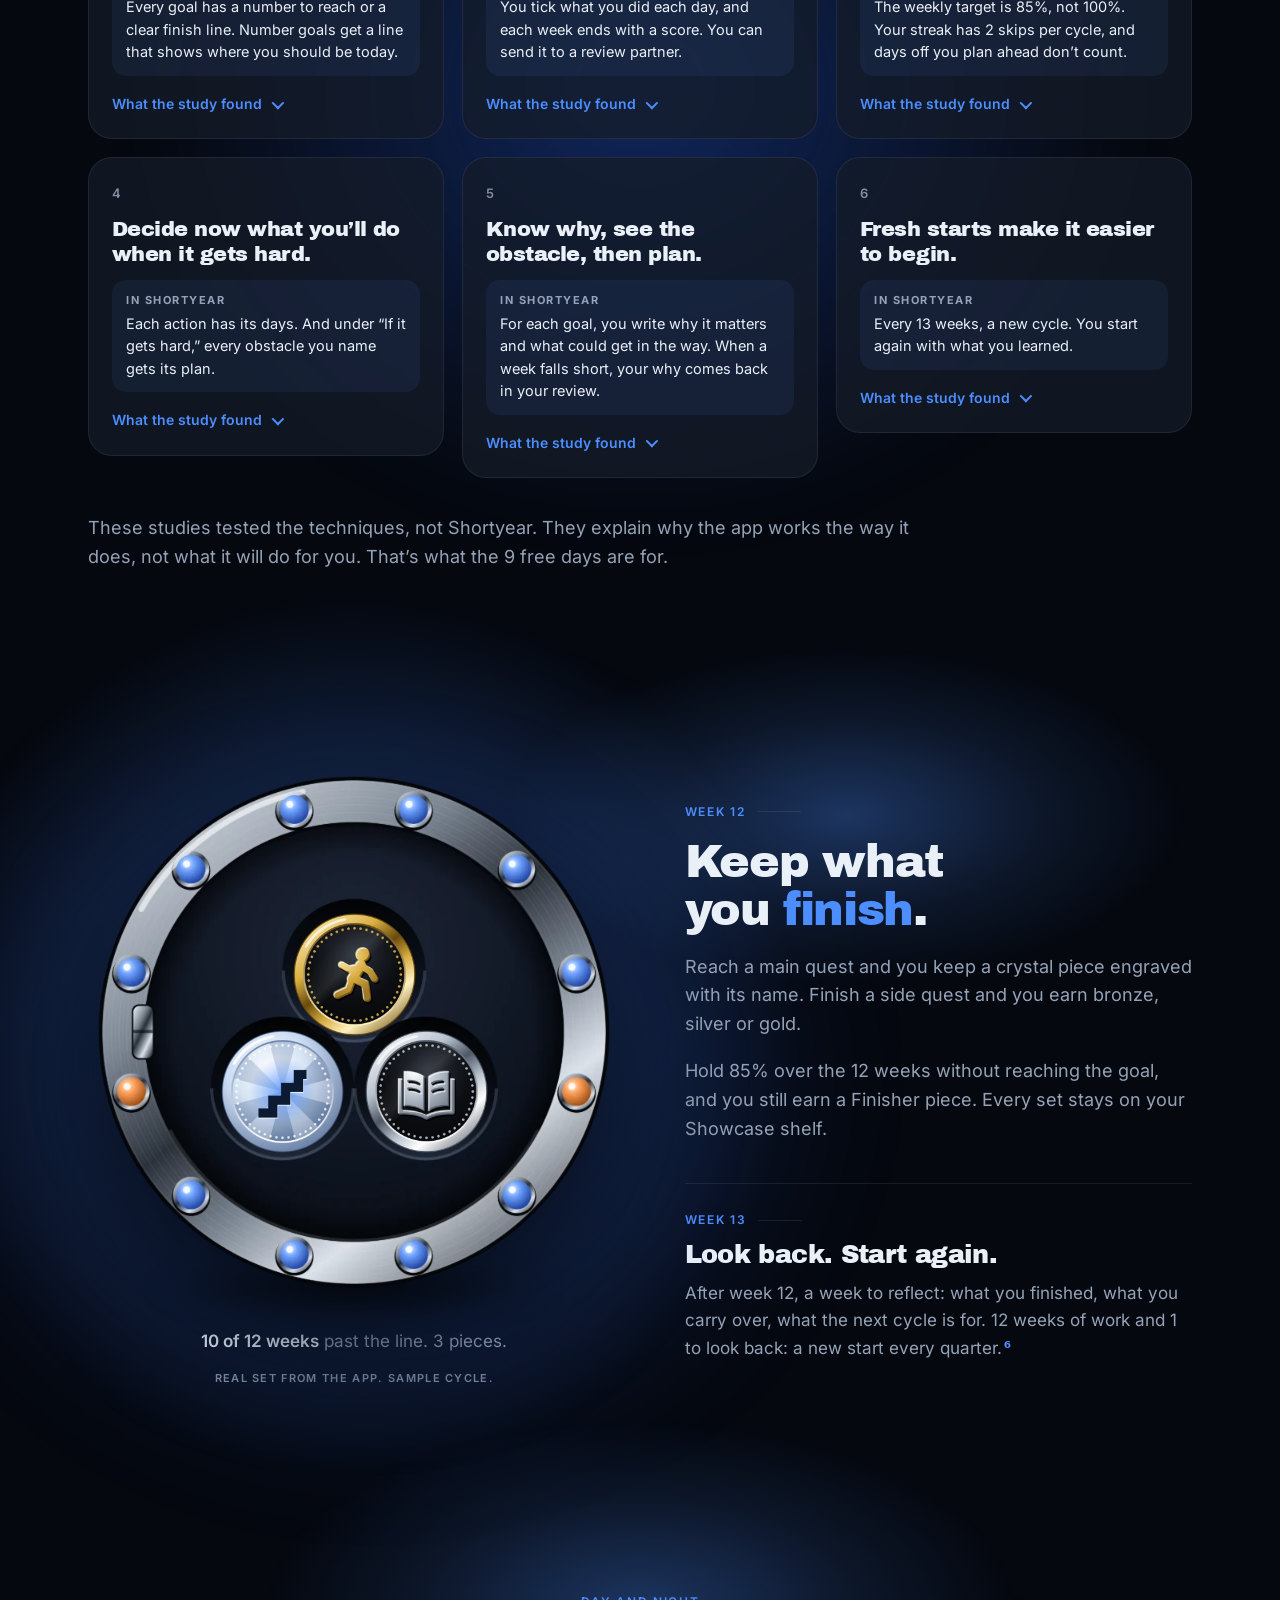
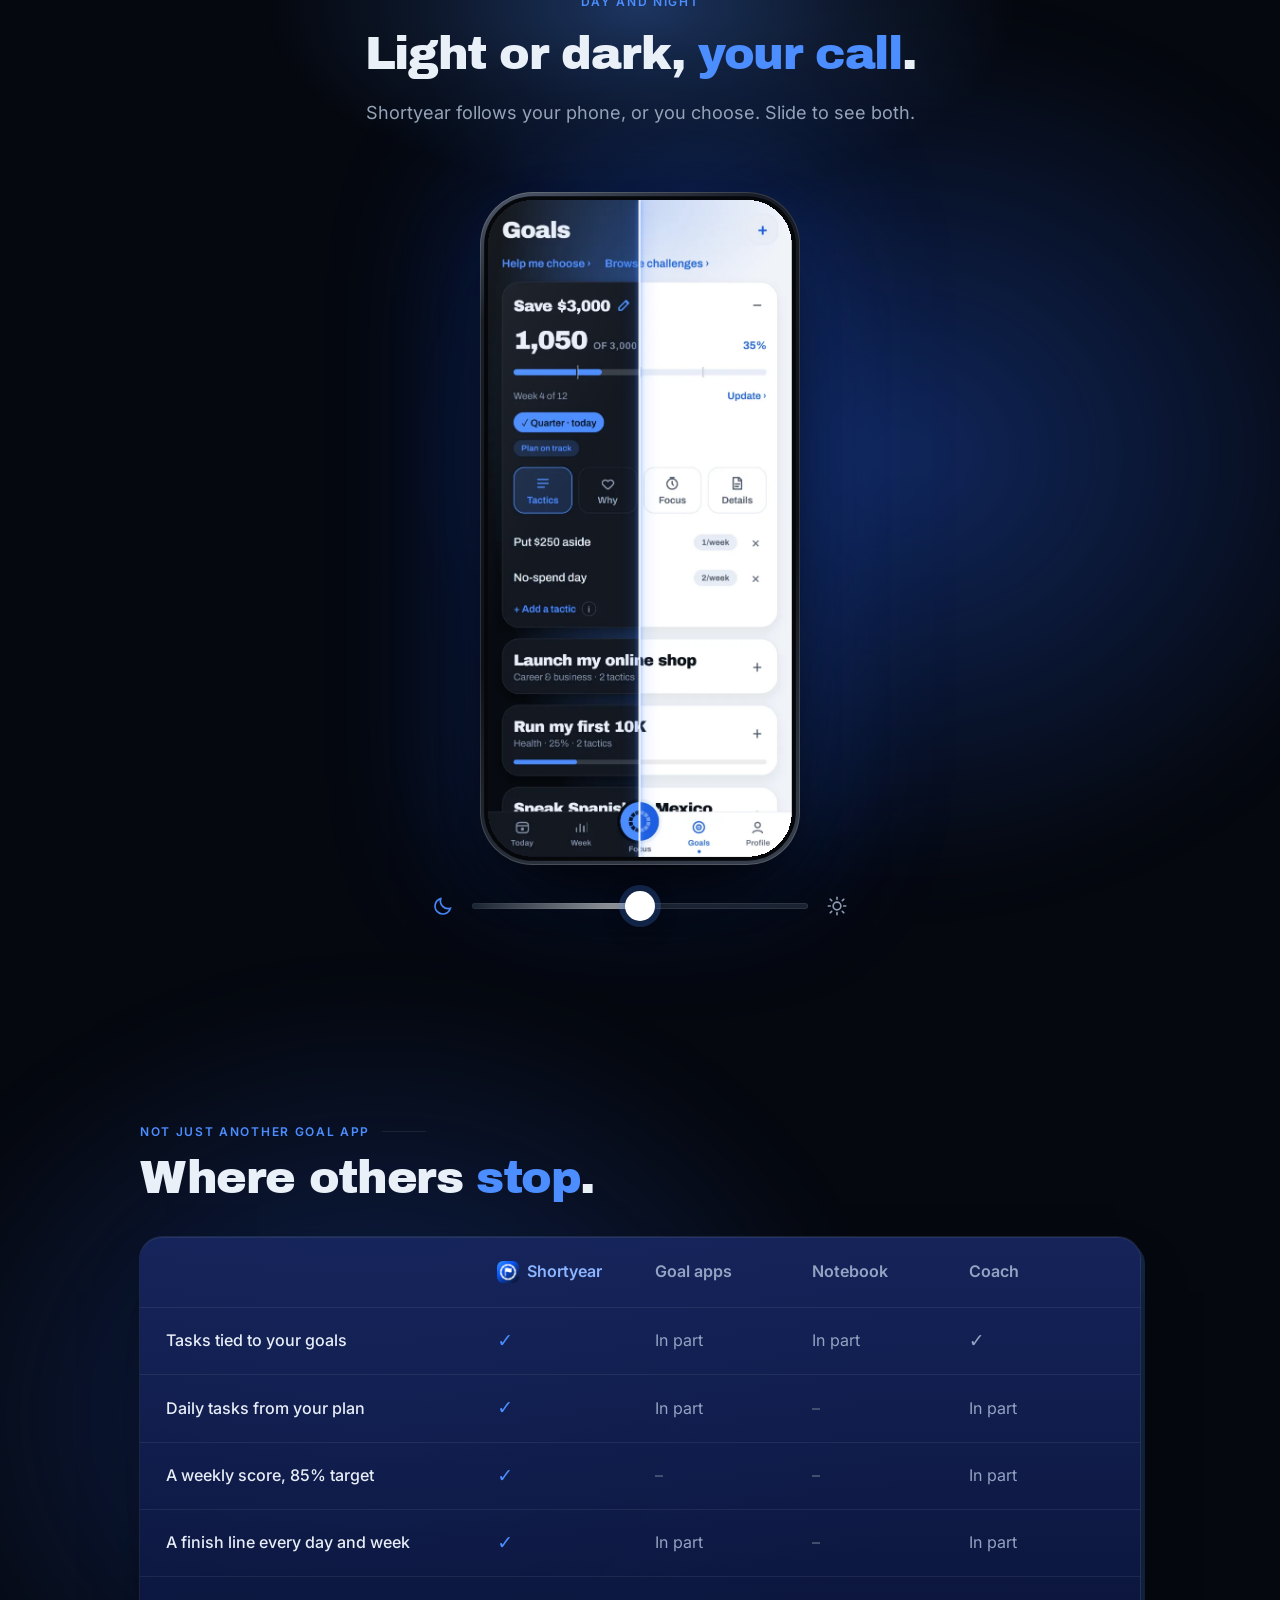
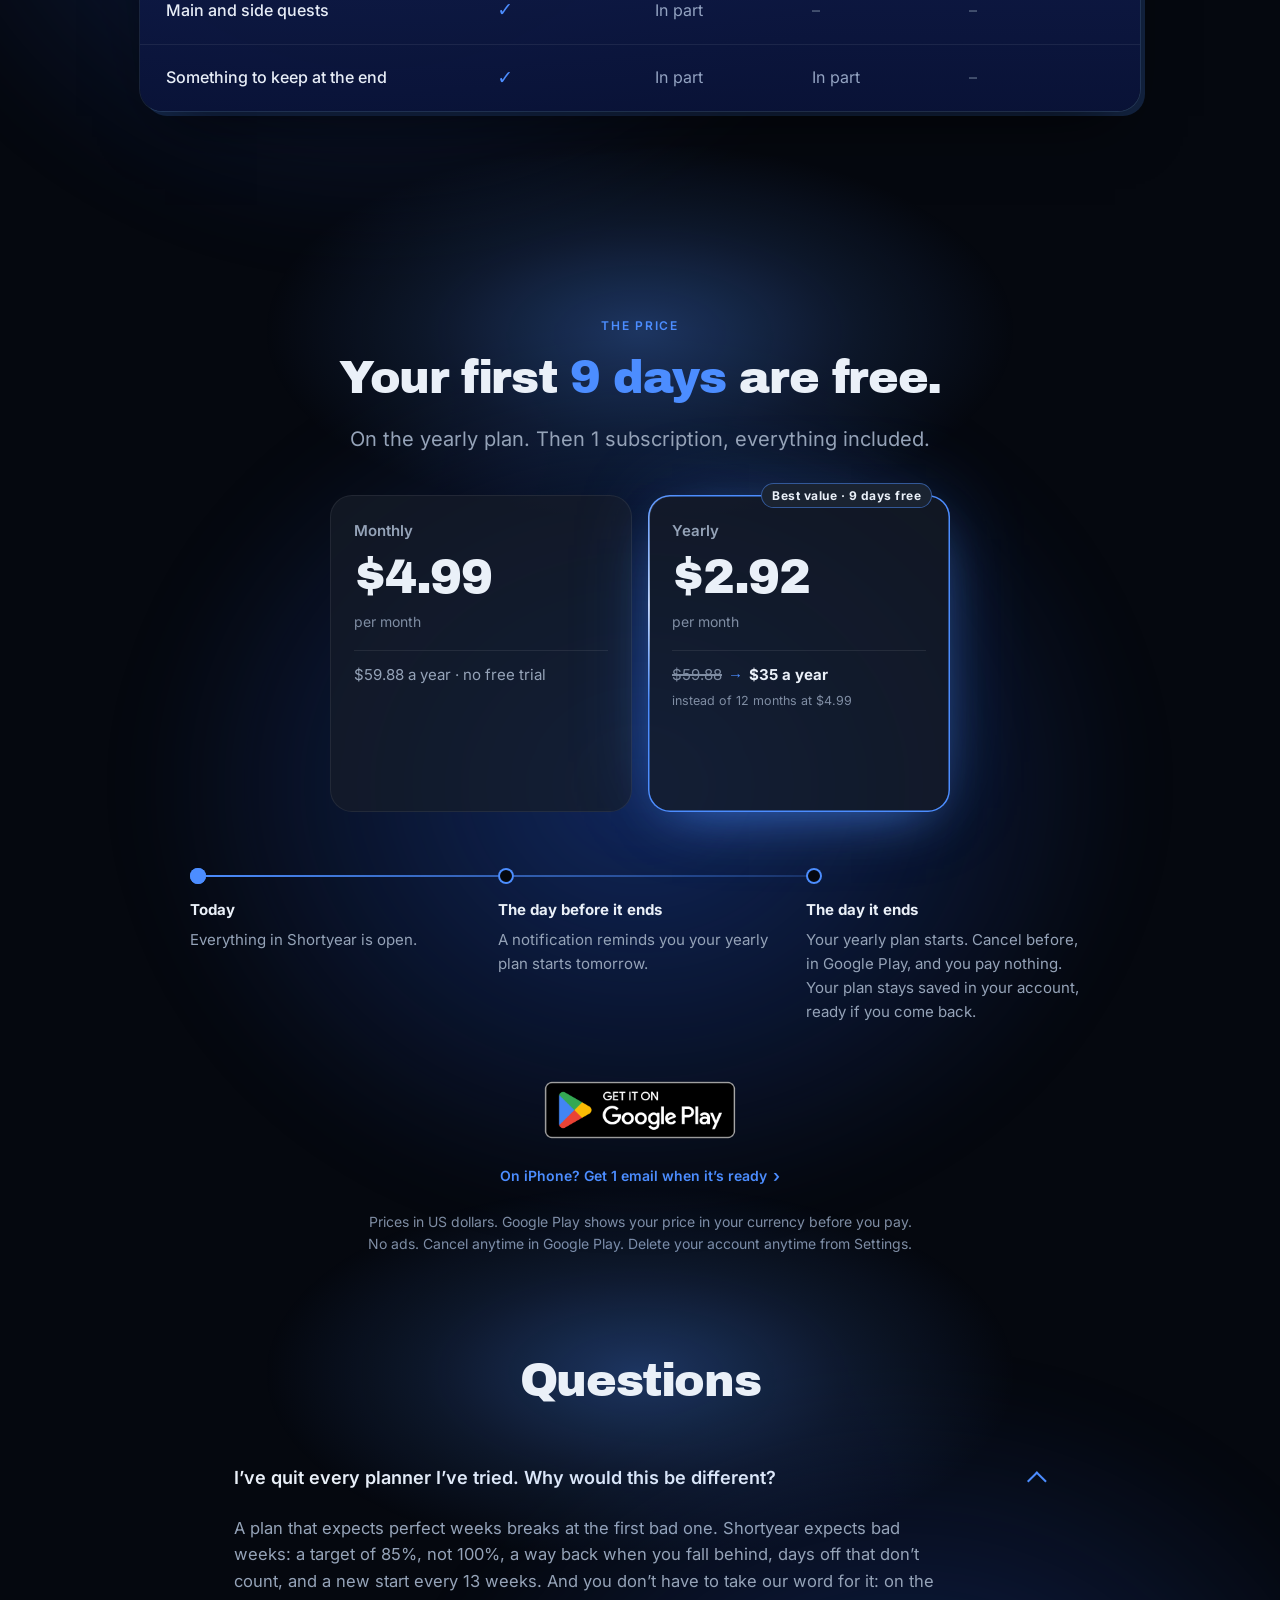
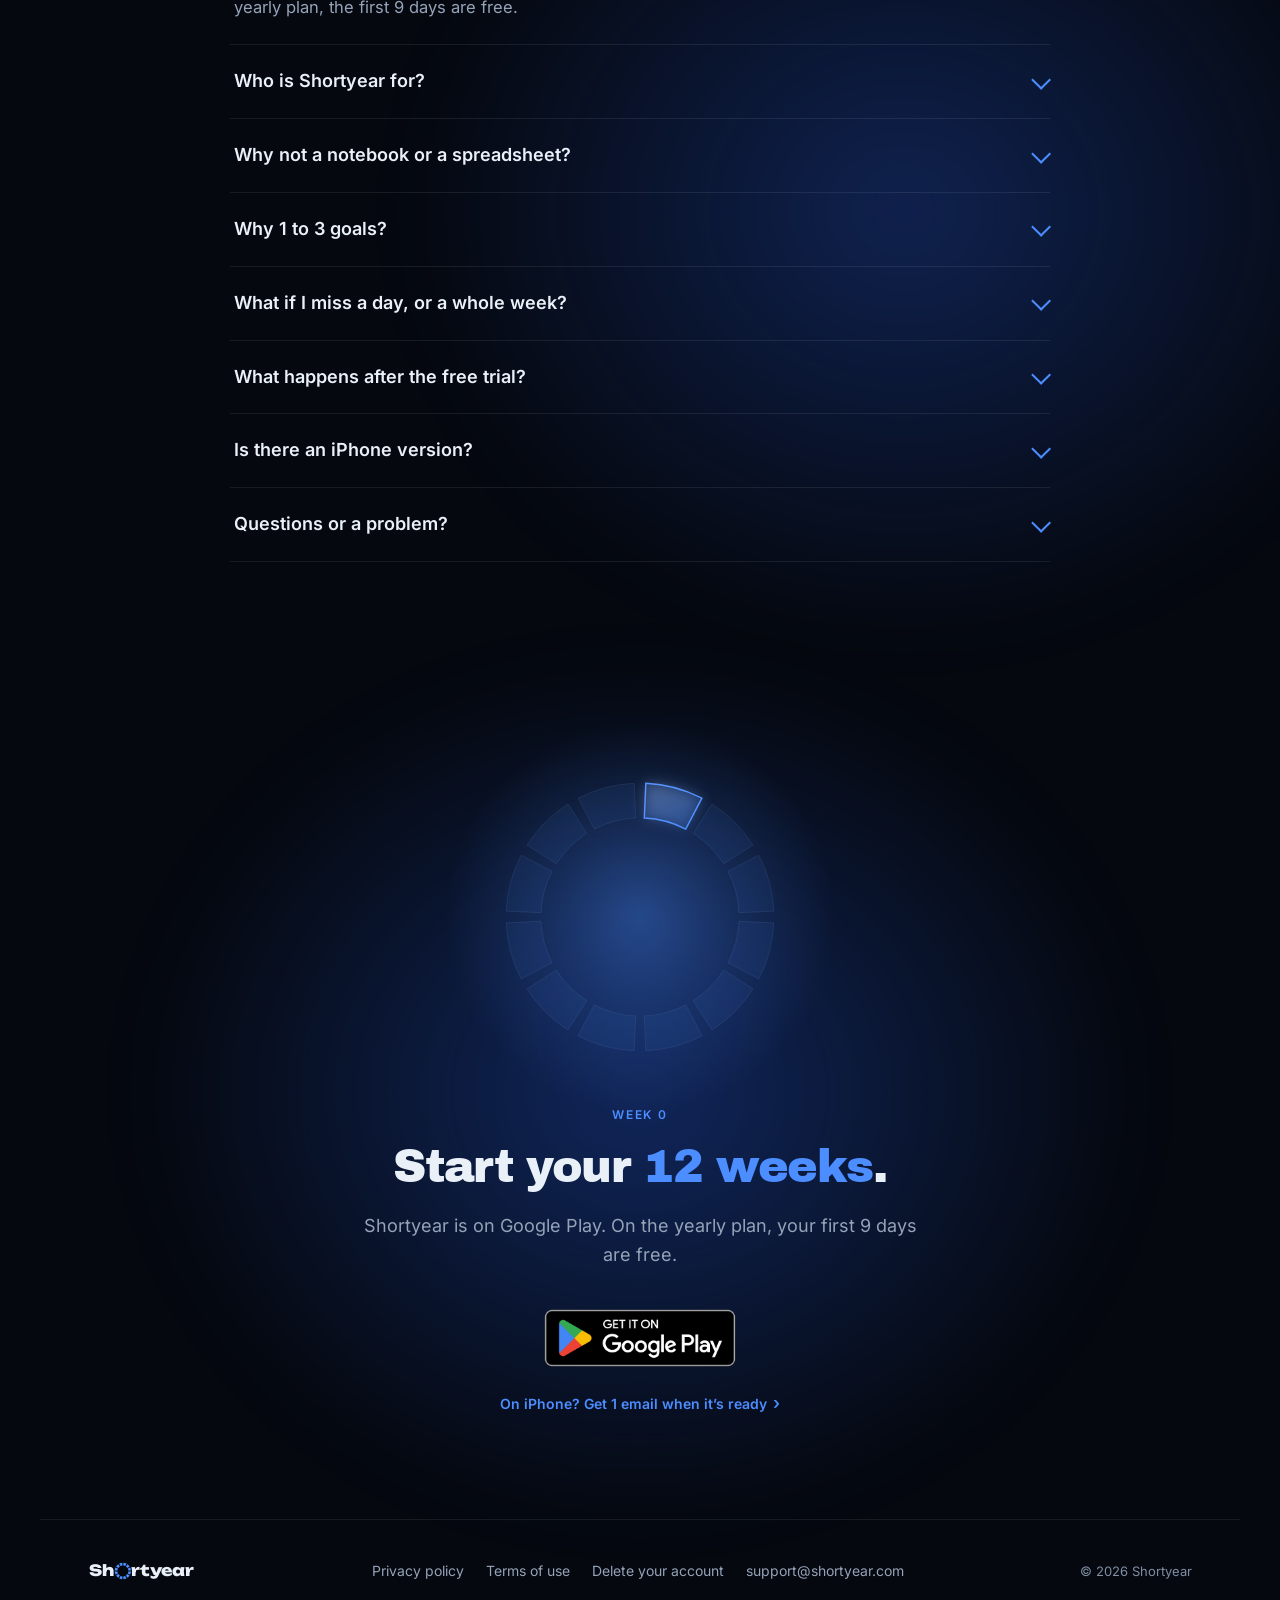
==== commit a4f17994: "Choose your quest : 2 cartes d'objectif et 2 flèches à la place de l'écran New goal Co-Authored-By: " ====
--- a/index.html
+++ b/index.html
@@ -21,7 +21,7 @@
 <script>!function(){var e=document.documentElement,t=new URLSearchParams(location.search).get("theme"),a=null;try{a=localStorage.getItem("sy-theme")}catch(e){}var c="light"===t||"dark"===t?t:a||"dark";e.setAttribute("data-theme",c),e.classList.add("js"),(matchMedia("(prefers-reduced-motion: reduce)").matches||new URLSearchParams(location.search).has("still"))&&e.classList.add("still")}();</script>
 <style>html{background:#05080F;color:#EAF0F8}html[data-theme=light]{background:#F1F4FA;color:#0A1119}body{opacity:0;animation:sy-show 0s 2.5s forwards}@keyframes sy-show{to{opacity:1}}</style>
 <link rel="stylesheet" href="fonts/home.css?v=3c403220">
-<link rel="stylesheet" href="home.css?v=261bf57b">
+<link rel="stylesheet" href="home.css?v=48faf68c">
 </head>
 <body>
 <div class="bg" aria-hidden="true" data-live><span class="aur a1"></span><span class="aur a2"></span><span class="aur a3"></span><span class="grid"></span><span class="grain"></span></div>
@@ -202,7 +202,8 @@
         <span class="qs-dim" aria-hidden="true"></span>
       </div>
       <span class="qs-seam" aria-hidden="true"></span>
-      <figure class="phone qs-phone"><div class="screen"><img class="t-dark" src="assets/quest-dark-640.webp" srcset="assets/quest-dark-640.webp 640w, assets/quest-dark.webp 1179w" sizes="(max-width: 1023px) 236px, 286px" alt="New goal, step 1: What kind of quest? Main quest, crystal piece, or side quest, bronze to gold. Then name your goal, its area of life, how you will know you made it, and a reward" width="1179" height="2553" loading="lazy" decoding="async"><img class="t-light" src="assets/quest-light-640.webp" srcset="assets/quest-light-640.webp 640w, assets/quest-light.webp 1179w" sizes="(max-width: 1023px) 236px, 286px" alt="New goal, step 1: What kind of quest? Main quest, crystal piece, or side quest, bronze to gold. Then name your goal, its area of life, how you will know you made it, and a reward" width="1179" height="2553" loading="lazy" decoding="async"><span class="glass"></span></div></figure>
+      <div class="qs-cards" aria-label="A main quest and a side quest, both with a deadline"><article class="qc qc-main" style="--r:-2.5deg"><p class="qc-k">CAREER &amp; BUSINESS<span>MAIN QUEST</span></p><b>Launch my online shop</b><i class="qc-bar"><i></i></i><p class="qc-s">In your own words · by Dec 25</p></article><article class="qc qc-side" style="--r:2deg"><p class="qc-k">HEALTH<span>SIDE QUEST</span></p><b>Run your first race</b><span class="qc-lv"><span class="on">Easy · 10K</span><span>Intermediate</span><span>Committed</span></span><p class="qc-s">Ready-made plan · by Dec 25</p></article></div>
+      <svg class="qs-arrows" aria-hidden="true"></svg>
       <p class="qs-both">One cycle can hold both.</p>
     </div>
     <div class="qs-tags-head"><p>46+ READY-MADE SIDE QUESTS</p></div>
@@ -421,7 +422,7 @@
   <small>© 2026 Shortyear</small>
 </footer>
 
-<script src="home-ui.js?v=fd5eccb2"></script>
+<script src="home-ui.js?v=1346e270"></script>
 <script src="home.js?v=1c2963ab"></script>
 </body>
 </html>
--- a/home.css
+++ b/home.css
@@ -1096,3 +1096,25 @@
 @media (max-width: 899px) { .vs3-top .vs3-sy { flex-direction: column; align-items: flex-start; gap: 4px; min-width: 0; } .vs3-top > span { overflow-wrap: anywhere; } }
 .why2-sub { margin: 10px 0 0; font-size: clamp(16px, 1.3vw, 18px); color: var(--tx2); max-width: 640px; }
 .why2 .head { row-gap: 10px; } .why2 .head .why2-sub { margin-top: 0; }
+.qs-cards { position: absolute; z-index: 5; left: 50%; top: 50%; width: 340px; transform: translate(-50%, -50%); display: grid; gap: 22px; }
+.qs-worlds { height: 560px; }
+.qc { margin: 0; padding: 20px 22px; border-radius: 22px; background: #fff; color: #0A1119; box-shadow: 0 34px 70px -26px rgba(0,6,40,.95); transform: rotate(var(--r)); }
+.qc-k { margin: 0; display: flex; justify-content: space-between; font-family: 'Archivo', var(--body); font-weight: 600; font-size: 12px; letter-spacing: .16em; color: #1D5FE0; }
+.qc-k span { color: #5F6B7E; }
+.qc b { display: block; margin-top: 6px; font-family: 'Archivo Black', var(--display); font-weight: 400; font-size: 23px; letter-spacing: -.02em; line-height: 1.15; }
+.qc-bar { display: block; height: 8px; margin-top: 12px; border-radius: 9px; background: #E3E9F4; overflow: hidden; }
+.qc-bar i { display: block; width: 33%; height: 100%; background: linear-gradient(90deg, #1D5FE0, #4C8DFF); }
+.qc-lv { display: flex; gap: 6px; margin-top: 12px; }
+.qc-lv span { padding: 6px 10px; border-radius: 99px; font-family: 'Archivo', var(--body); font-weight: 600; font-size: 12px; white-space: nowrap; background: #EEF2F8; color: #5F6B7E; }
+.qc-lv span.on { background: #B0683A; color: #fff; }
+.qc-s { margin: 8px 0 0; font-size: 14px; color: #5F6B7E; }
+.qs-arrows { position: absolute; left: 0; top: 0; width: 100%; height: 100%; z-index: 6; pointer-events: none; overflow: visible; }
+.qs-arrows path { fill: none; stroke: #EAF0F8; stroke-width: 3; stroke-linecap: round; stroke-linejoin: round; }
+.qs-arrows .dash { stroke-dasharray: 1 9; }
+@media (max-width: 1023px) {
+  .qs-worlds { height: auto; }
+  .qs-main { padding-bottom: 190px; } .qs-side { padding-top: 220px; }
+  .qs-cards { width: min(320px, 86%); gap: 14px; }
+  .qc { padding: 16px 18px; } .qc b { font-size: 19px; } .qc-lv span { font-size: 11px; padding: 5px 8px; }
+  .qs-arrows { display: none; }
+}
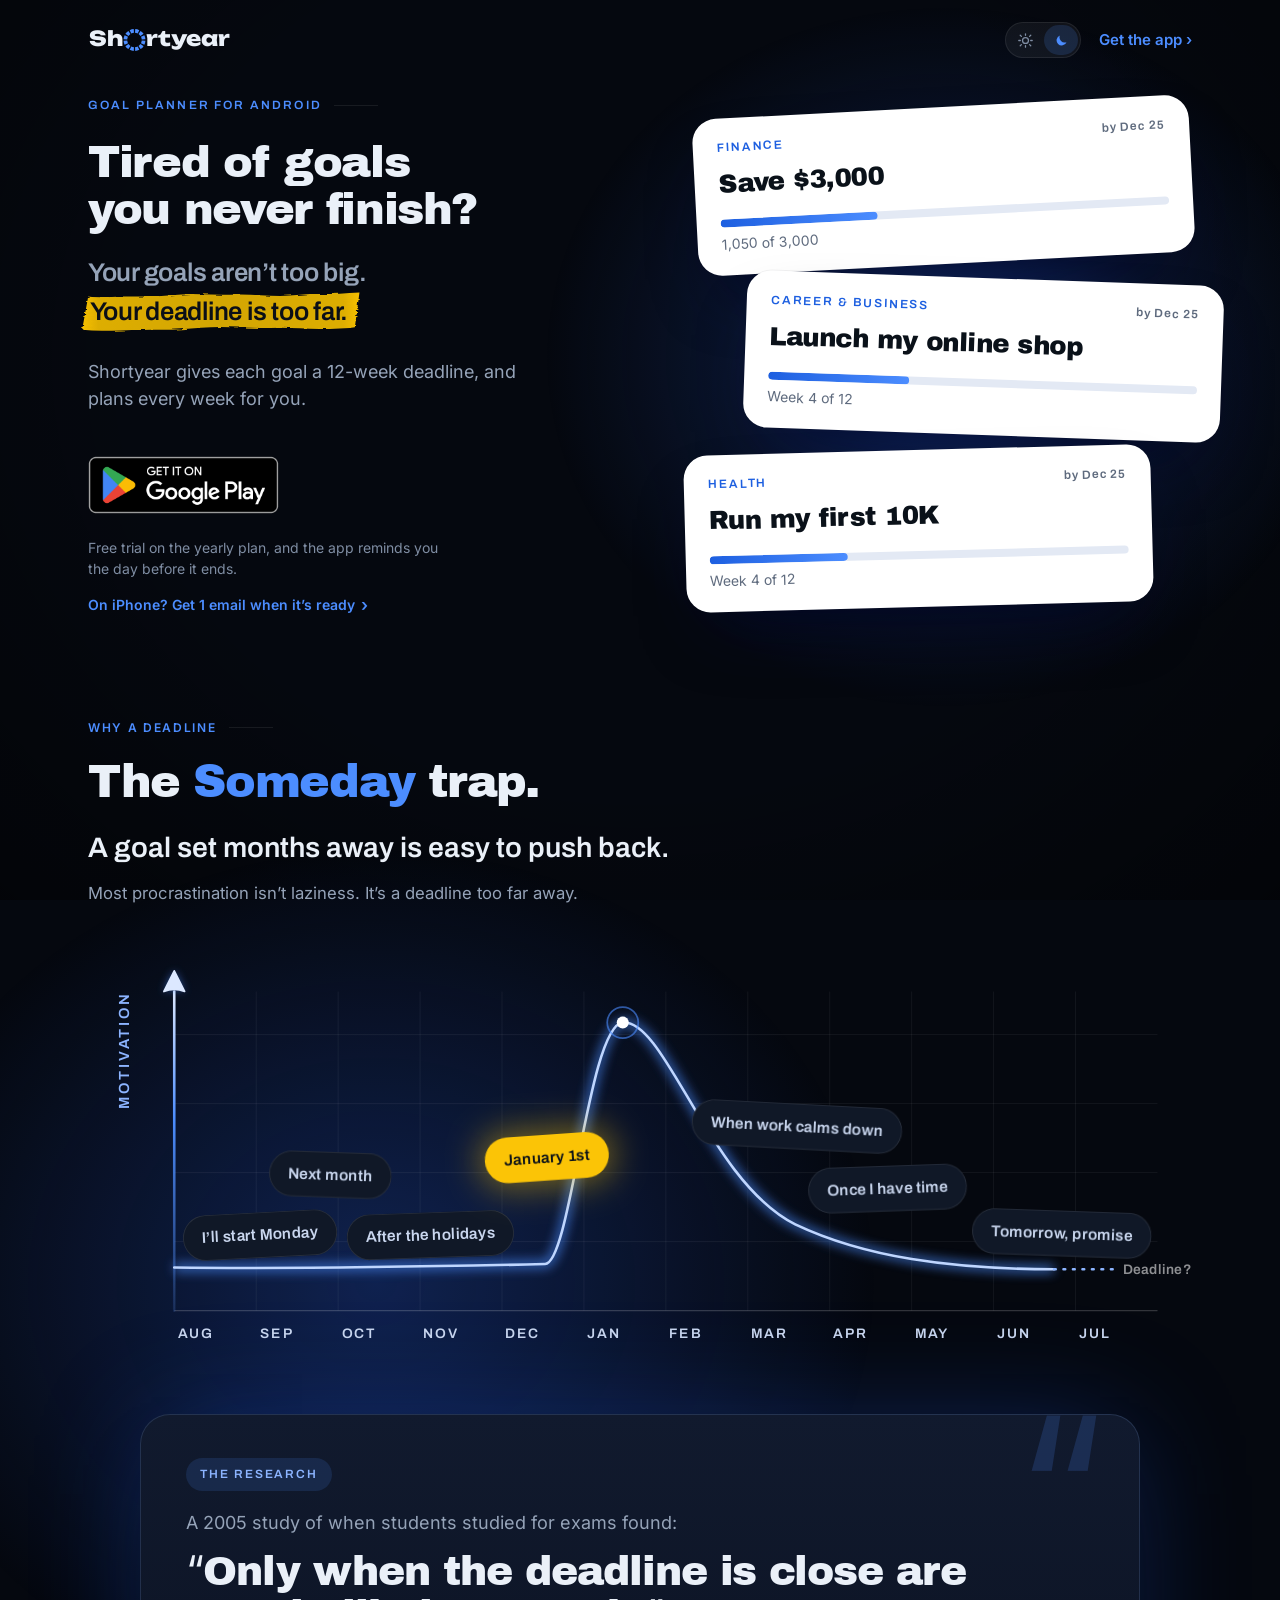
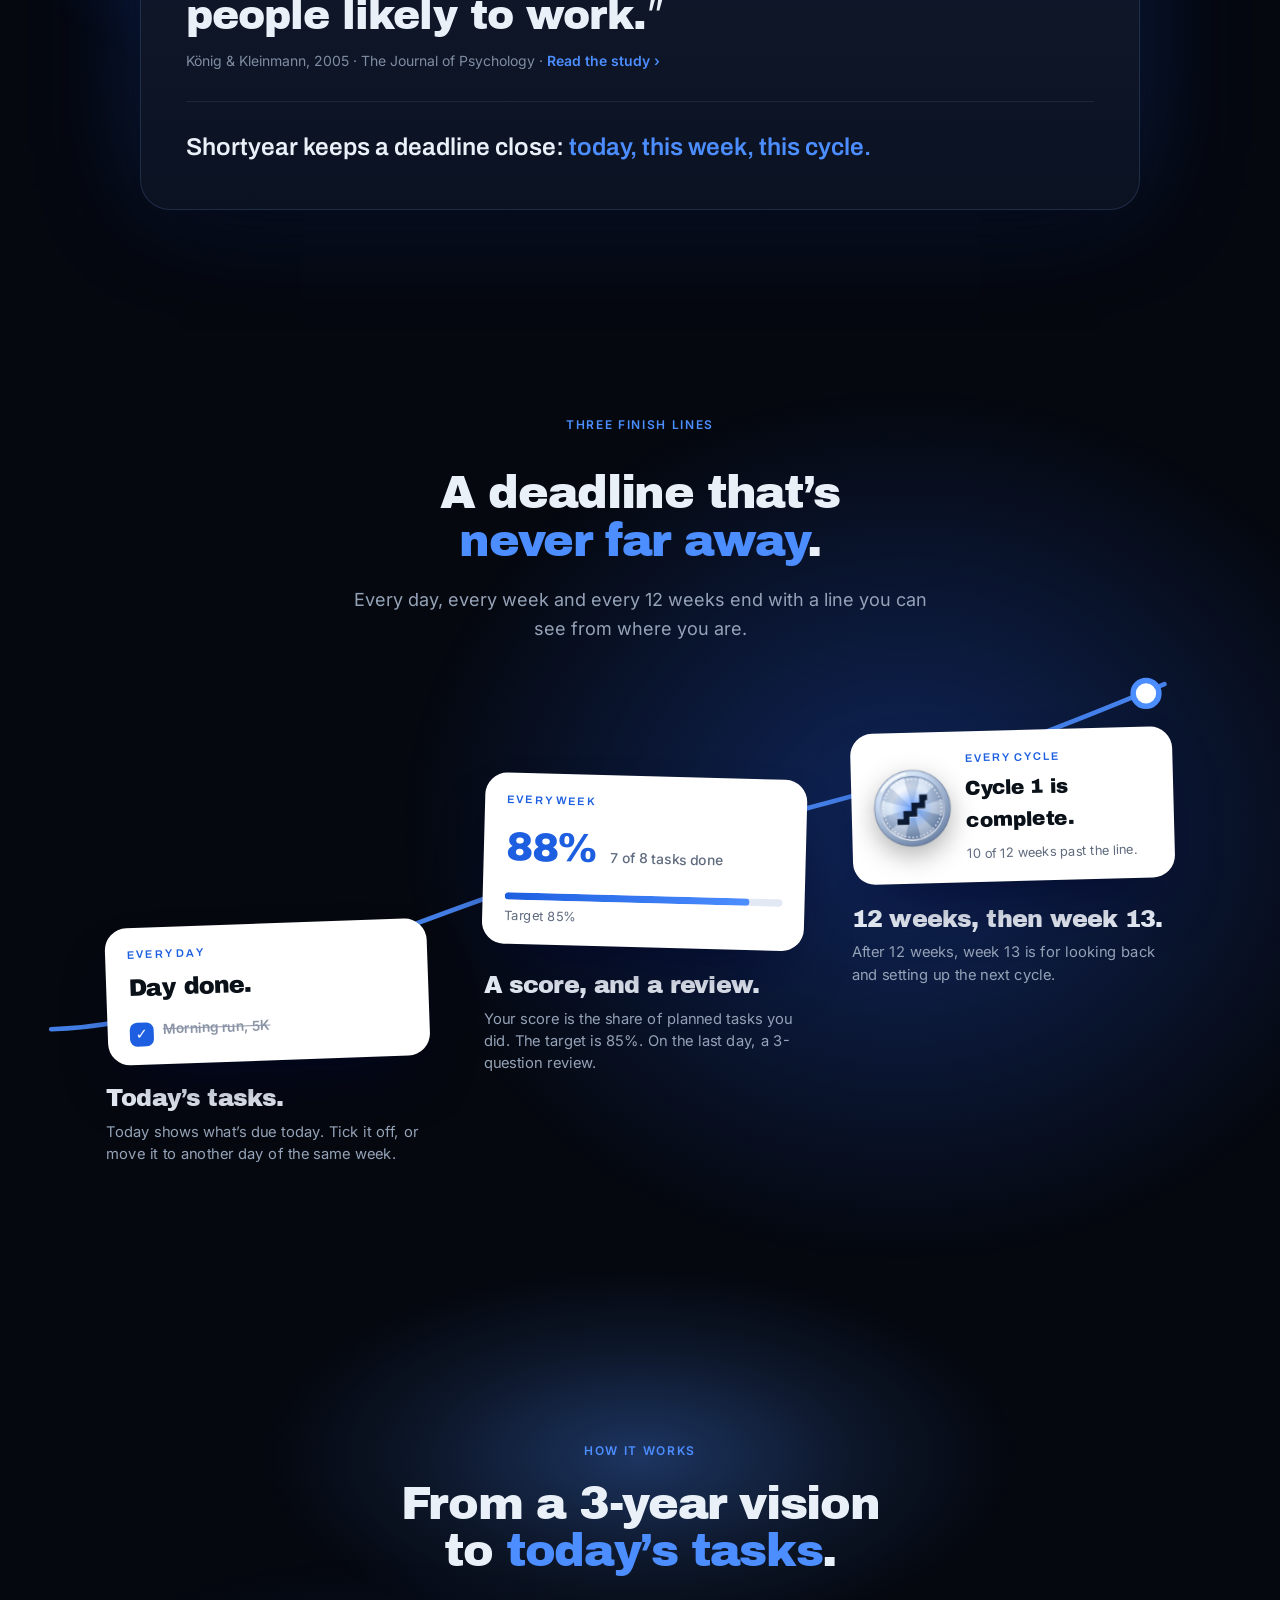
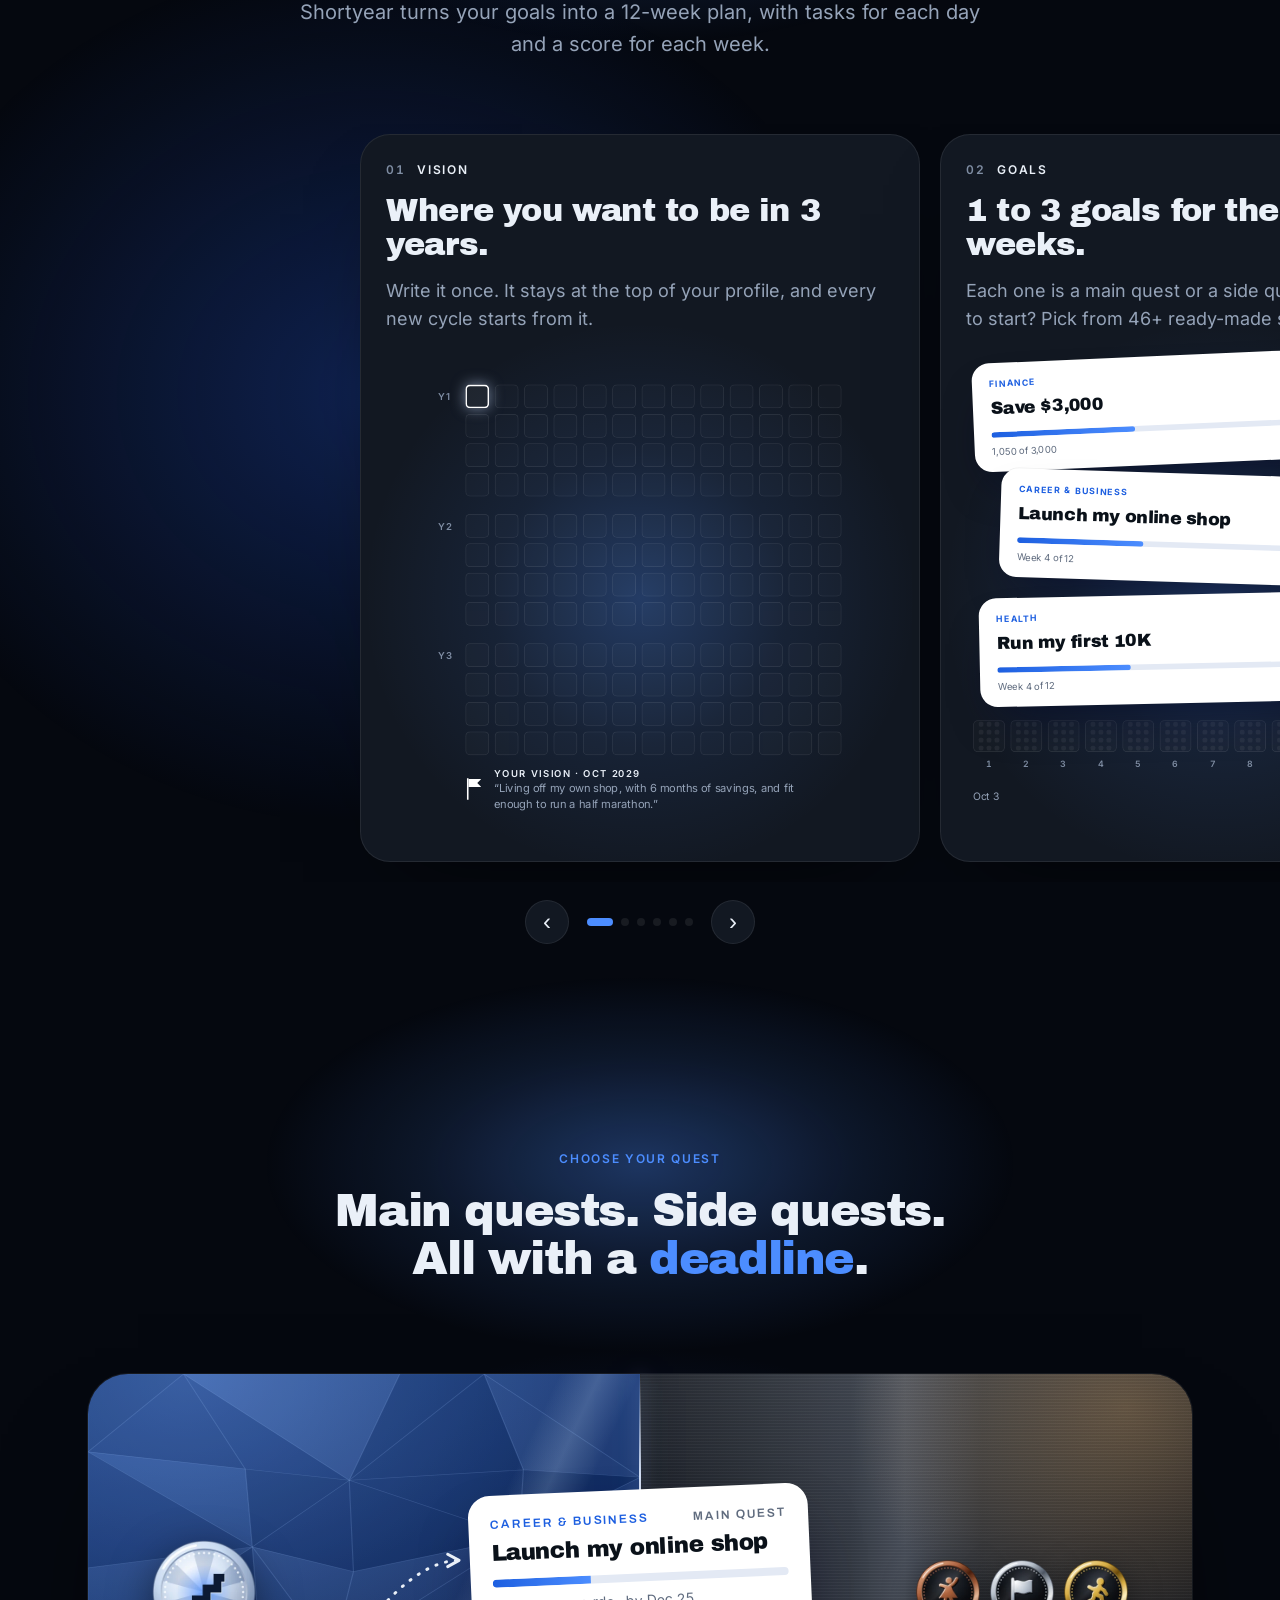
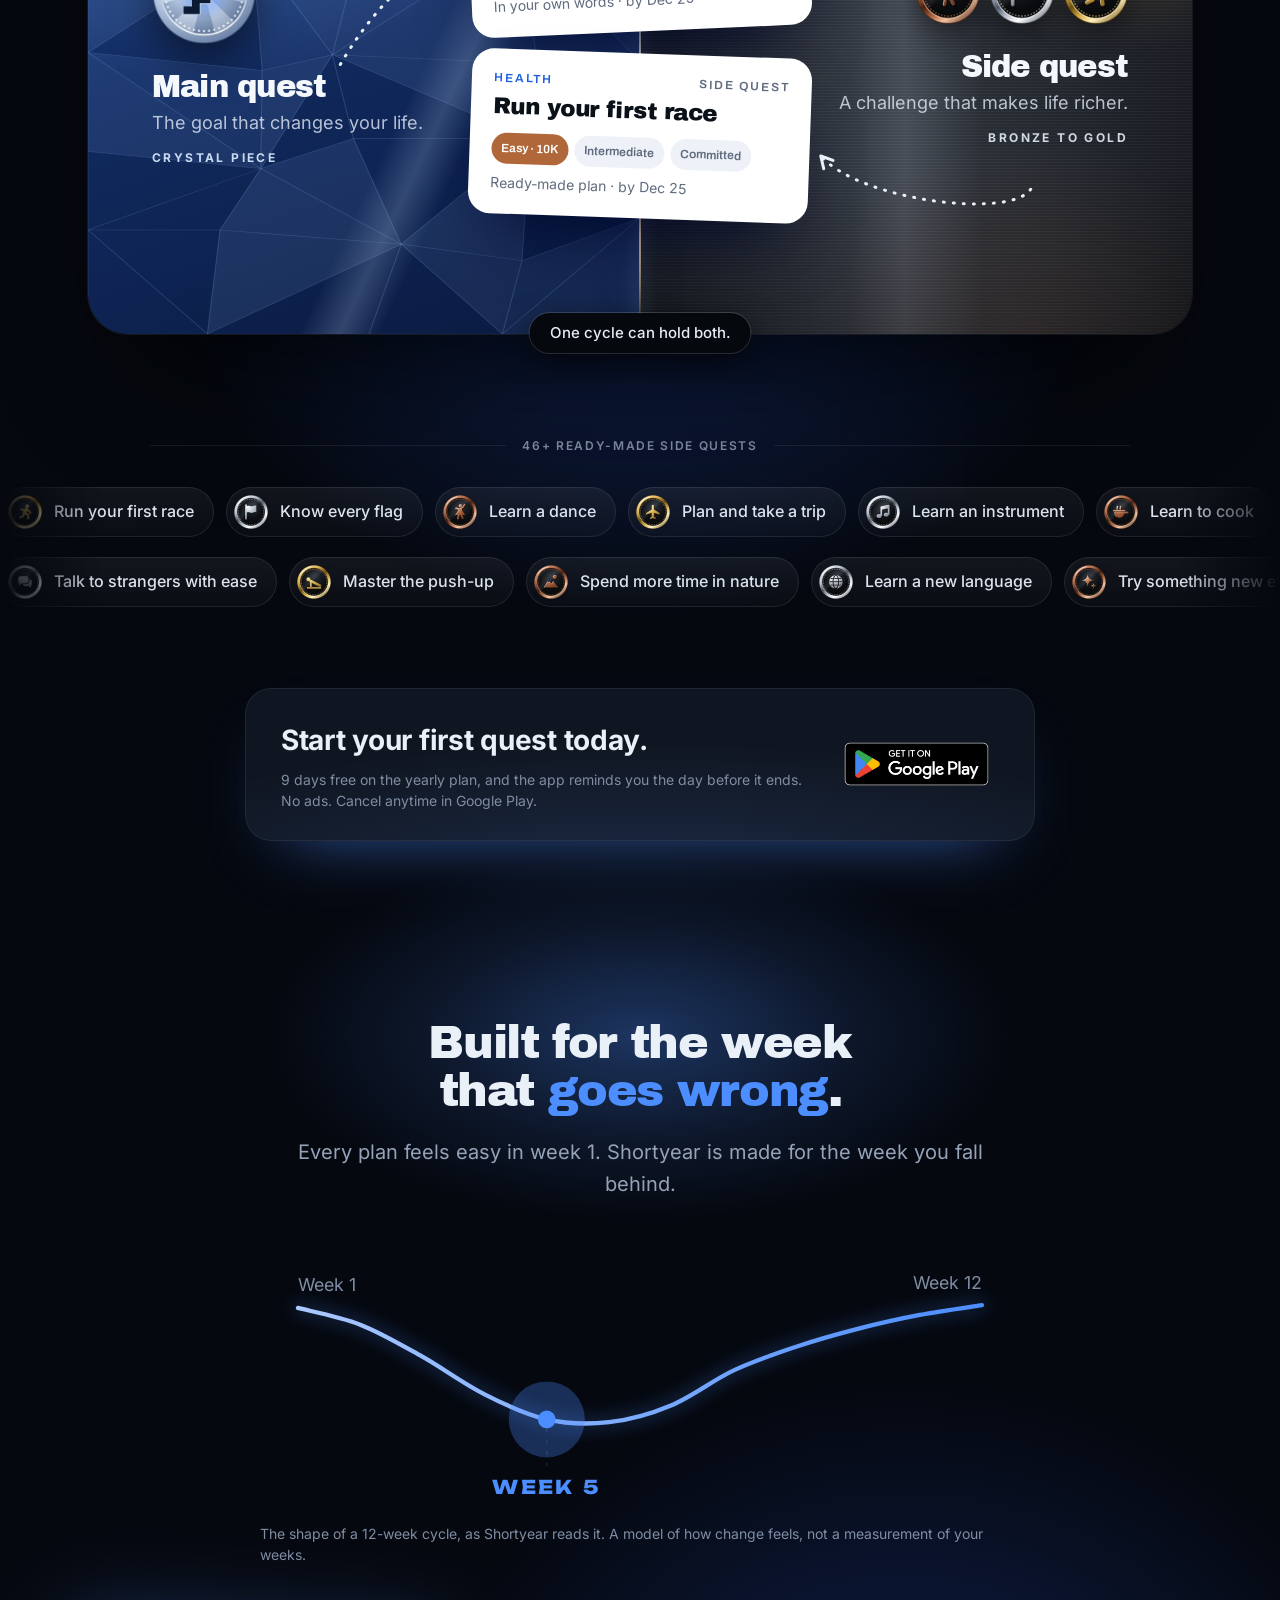
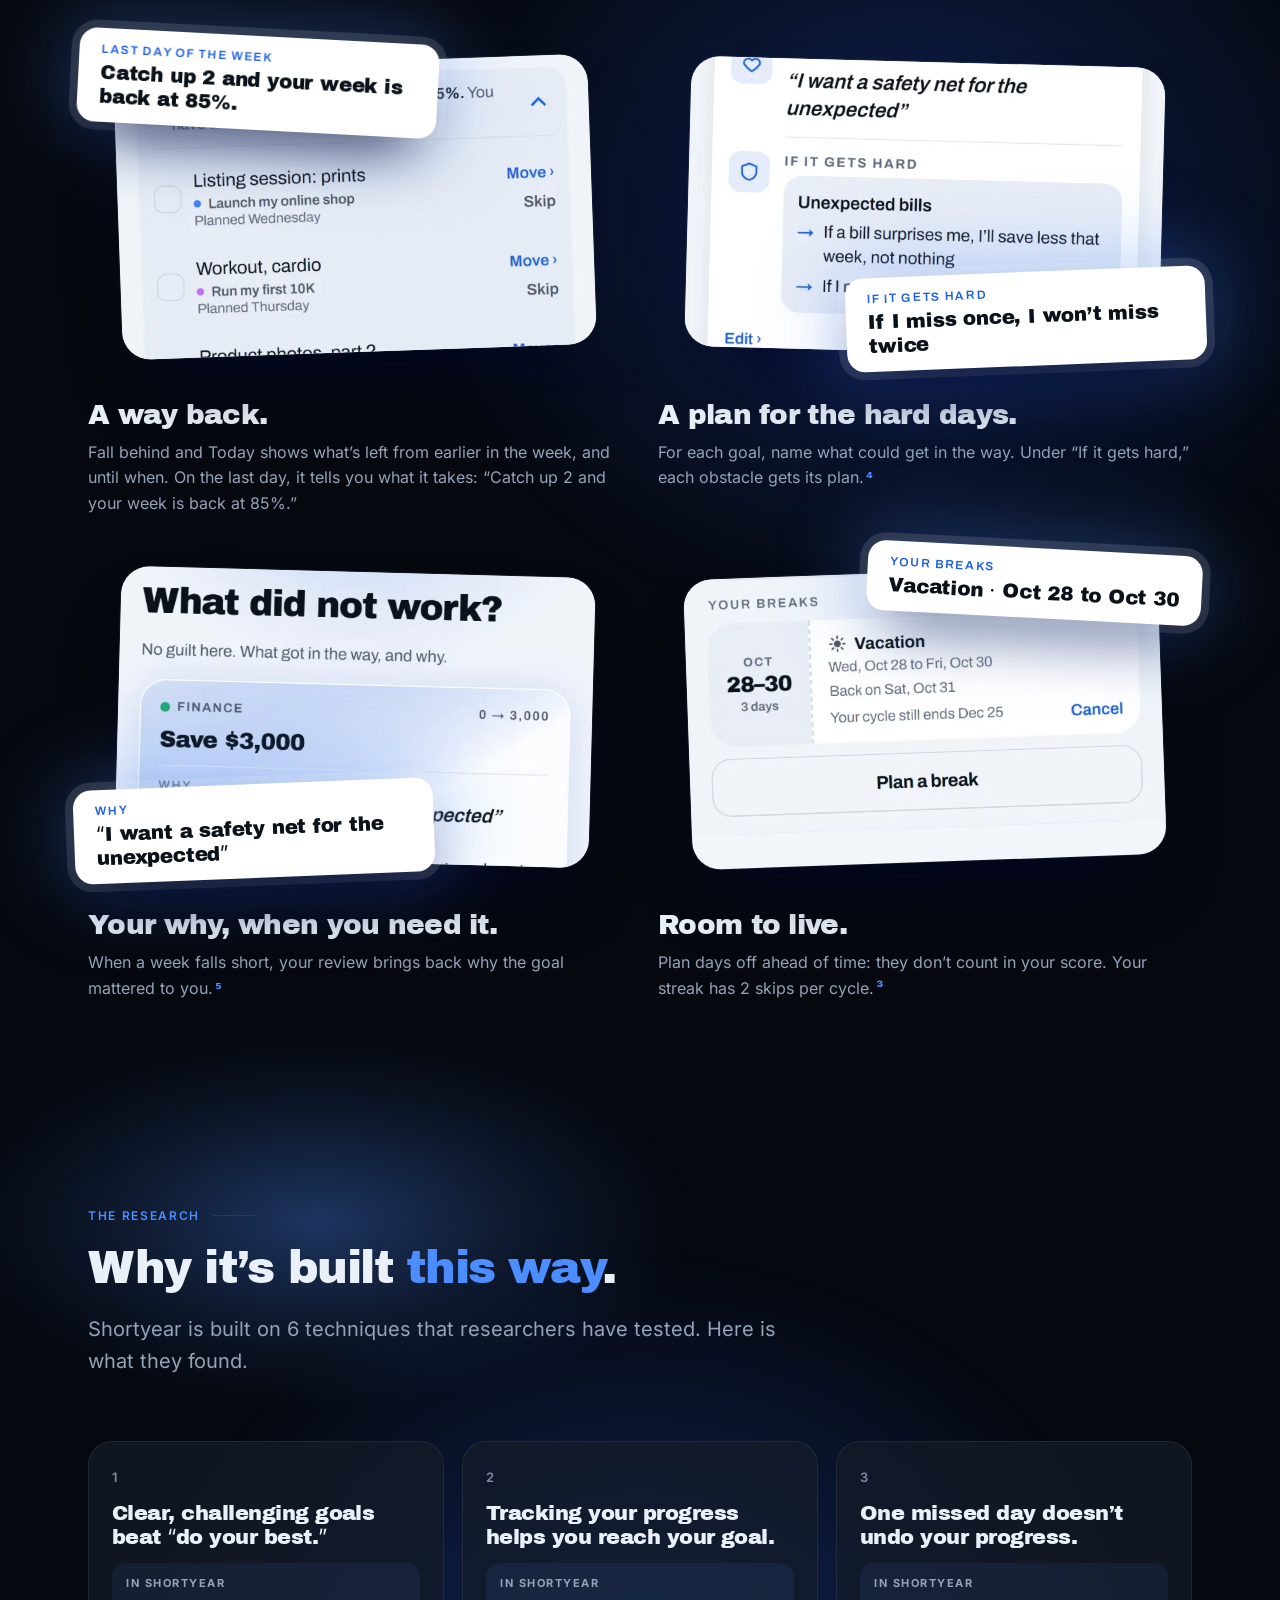
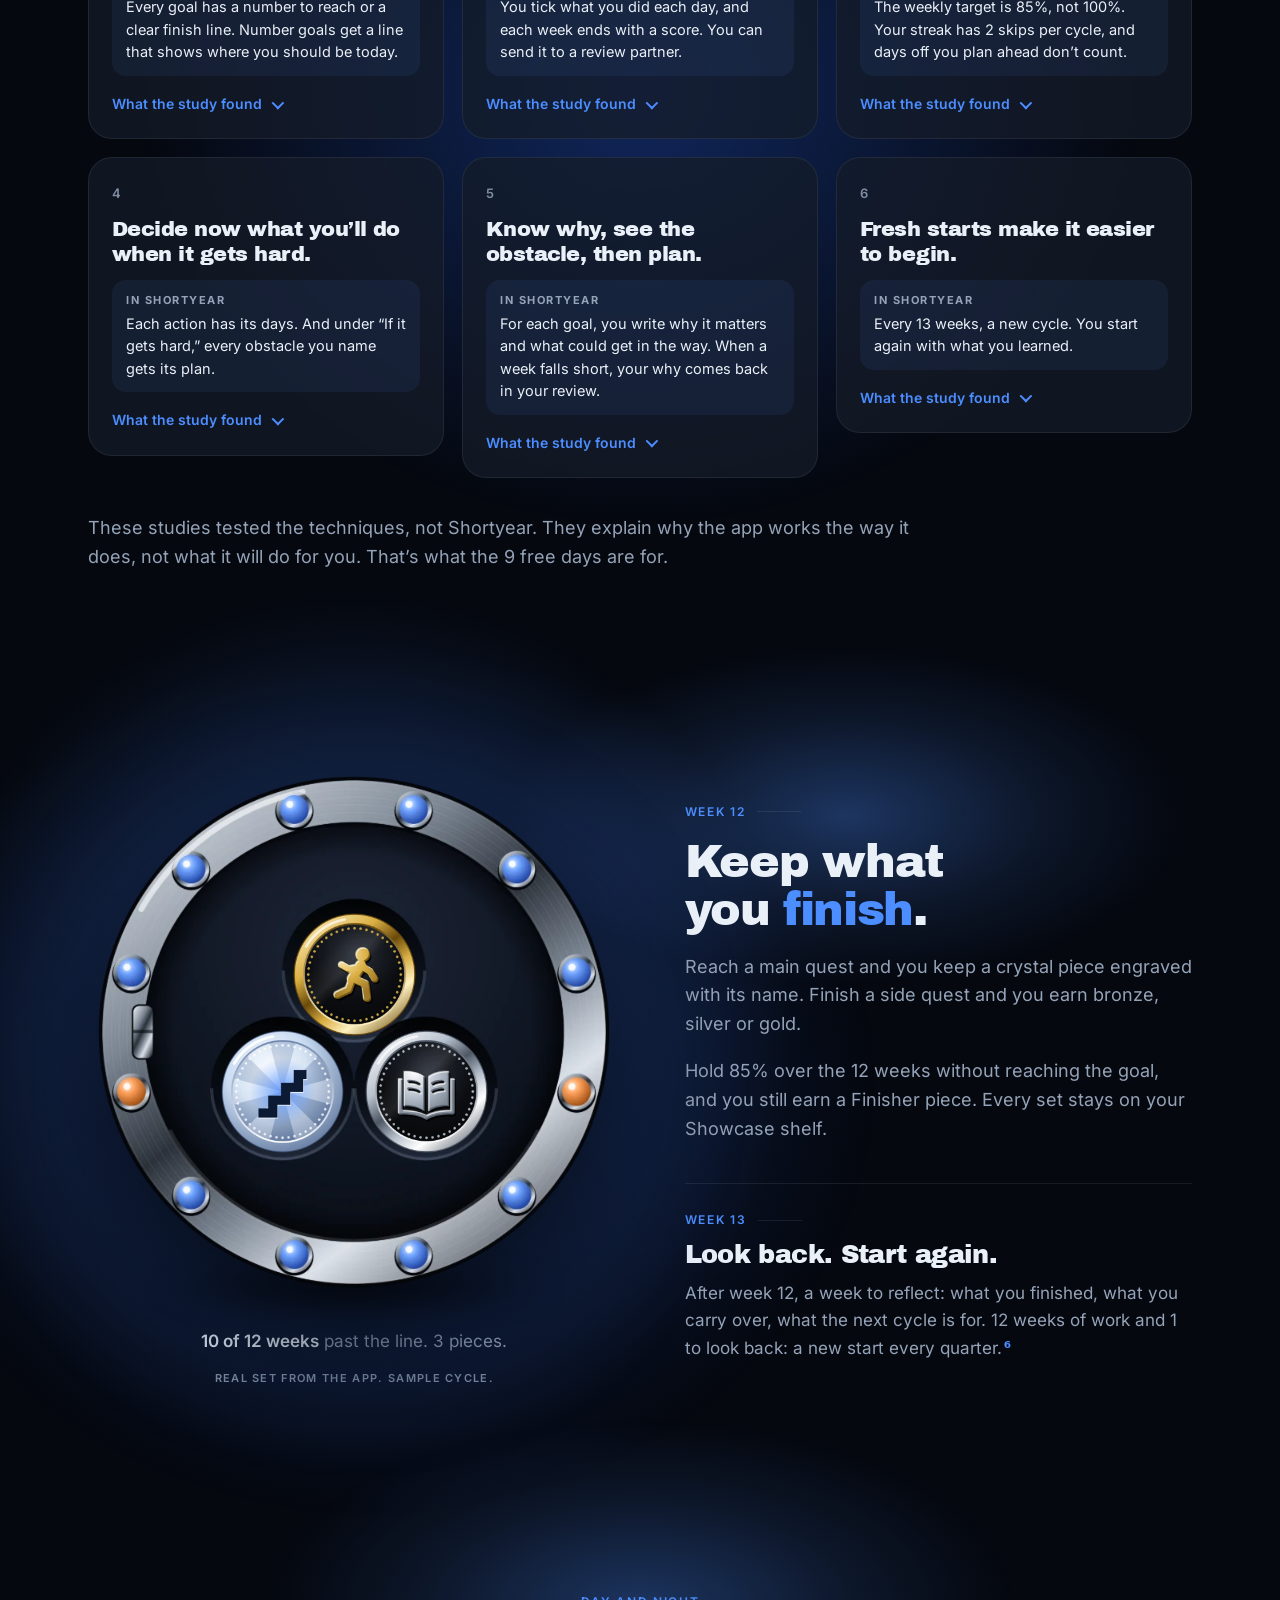
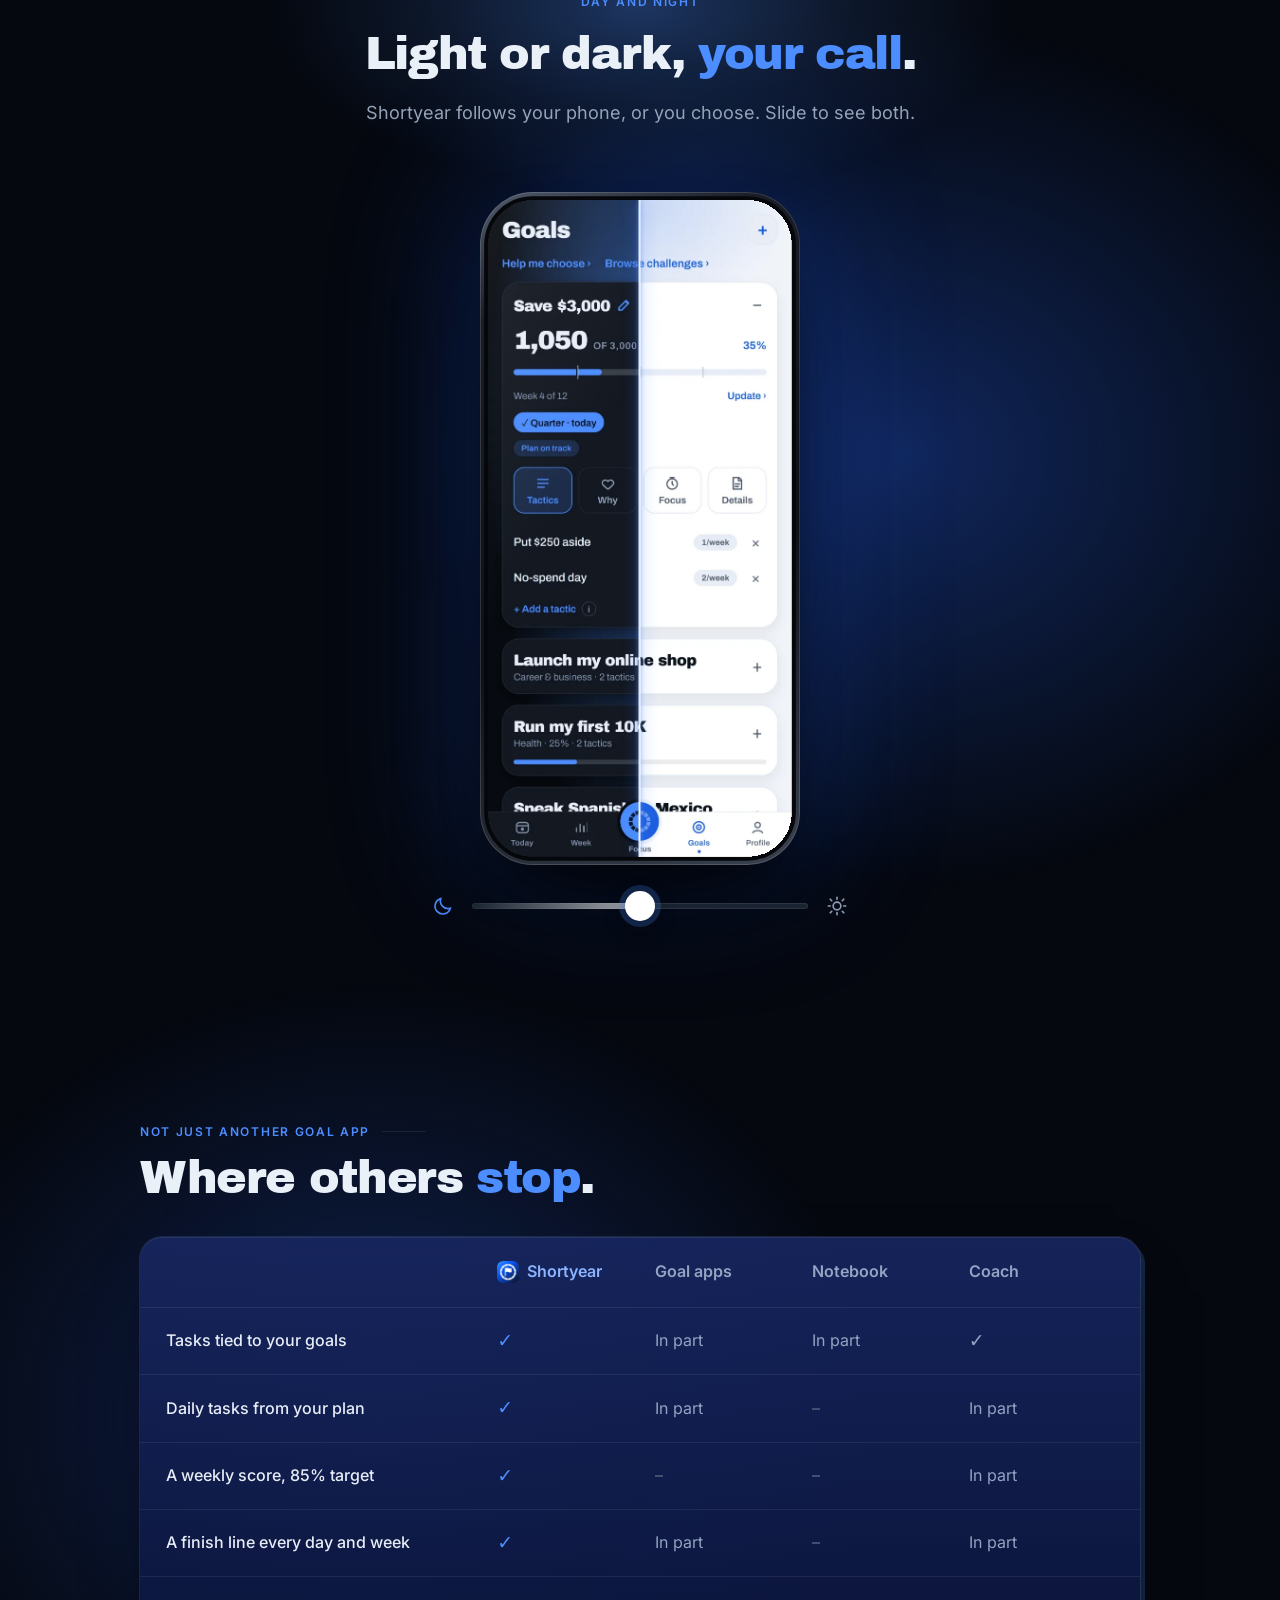
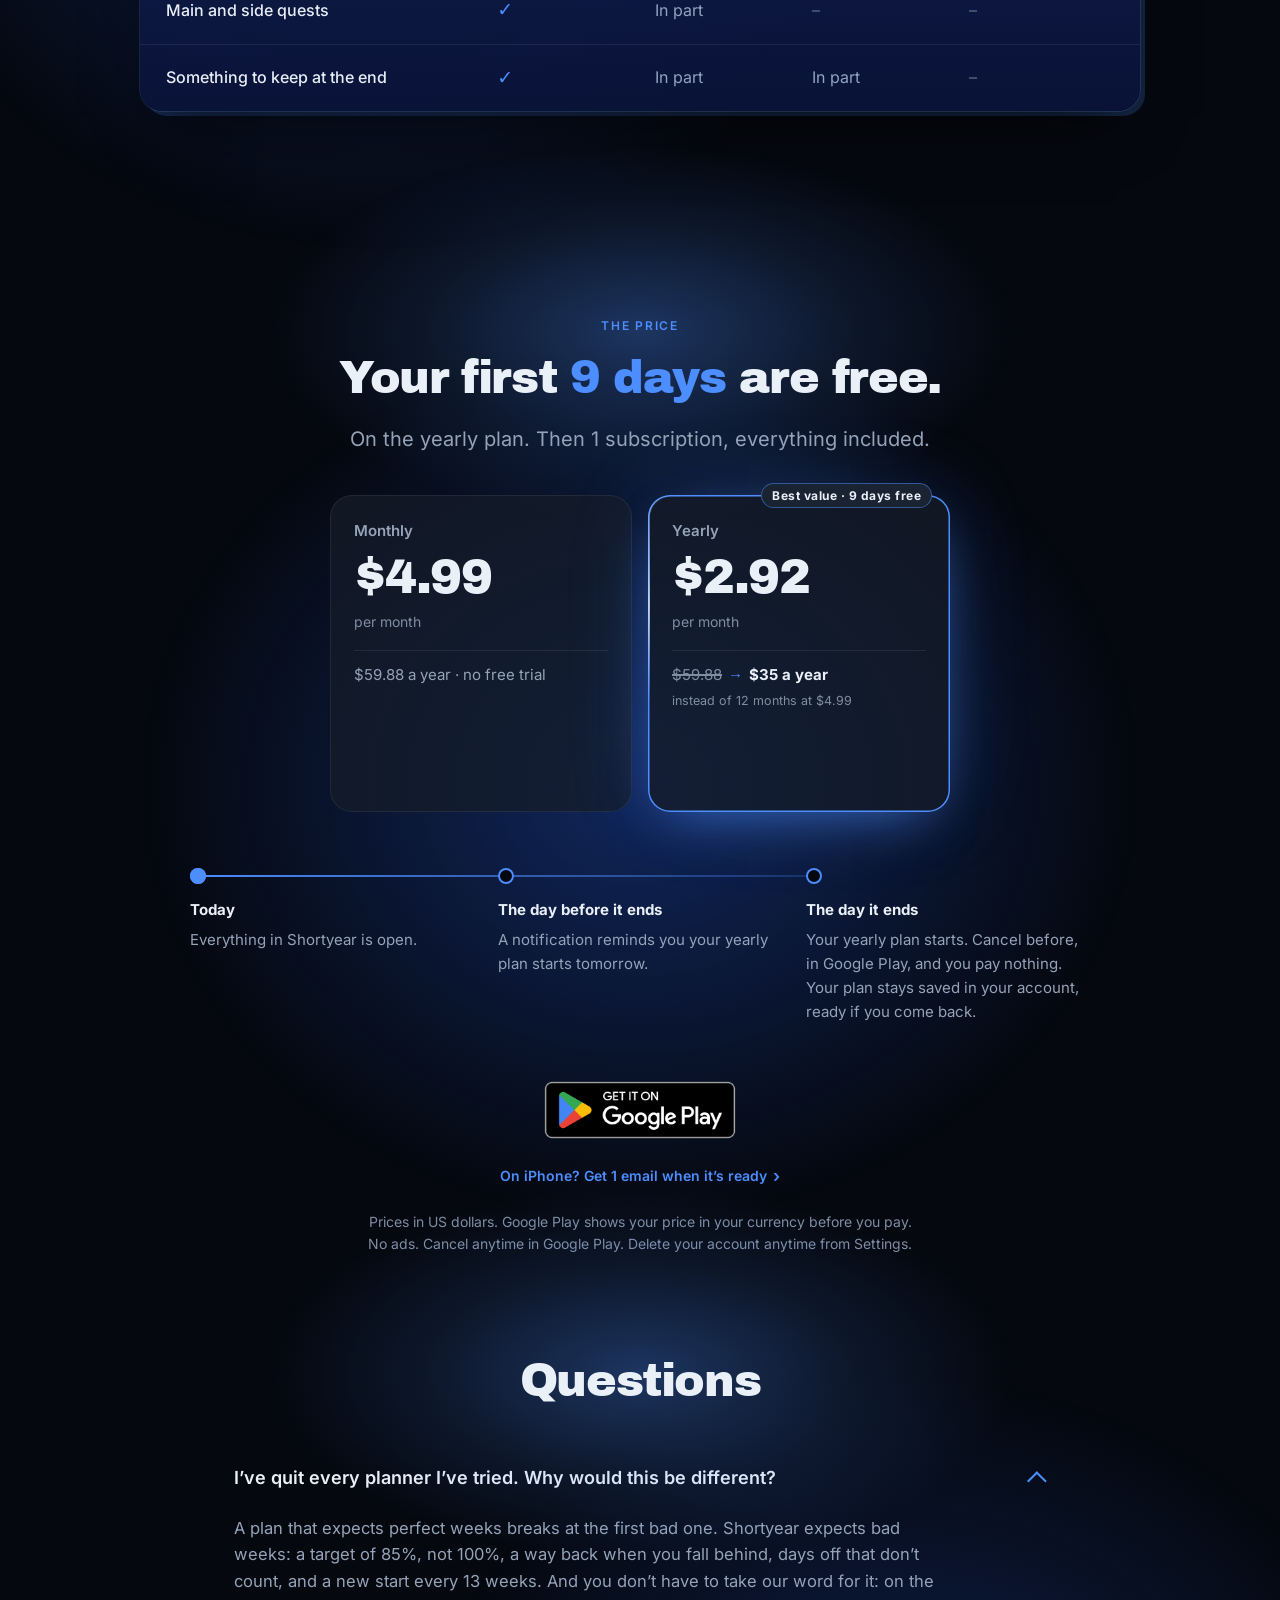
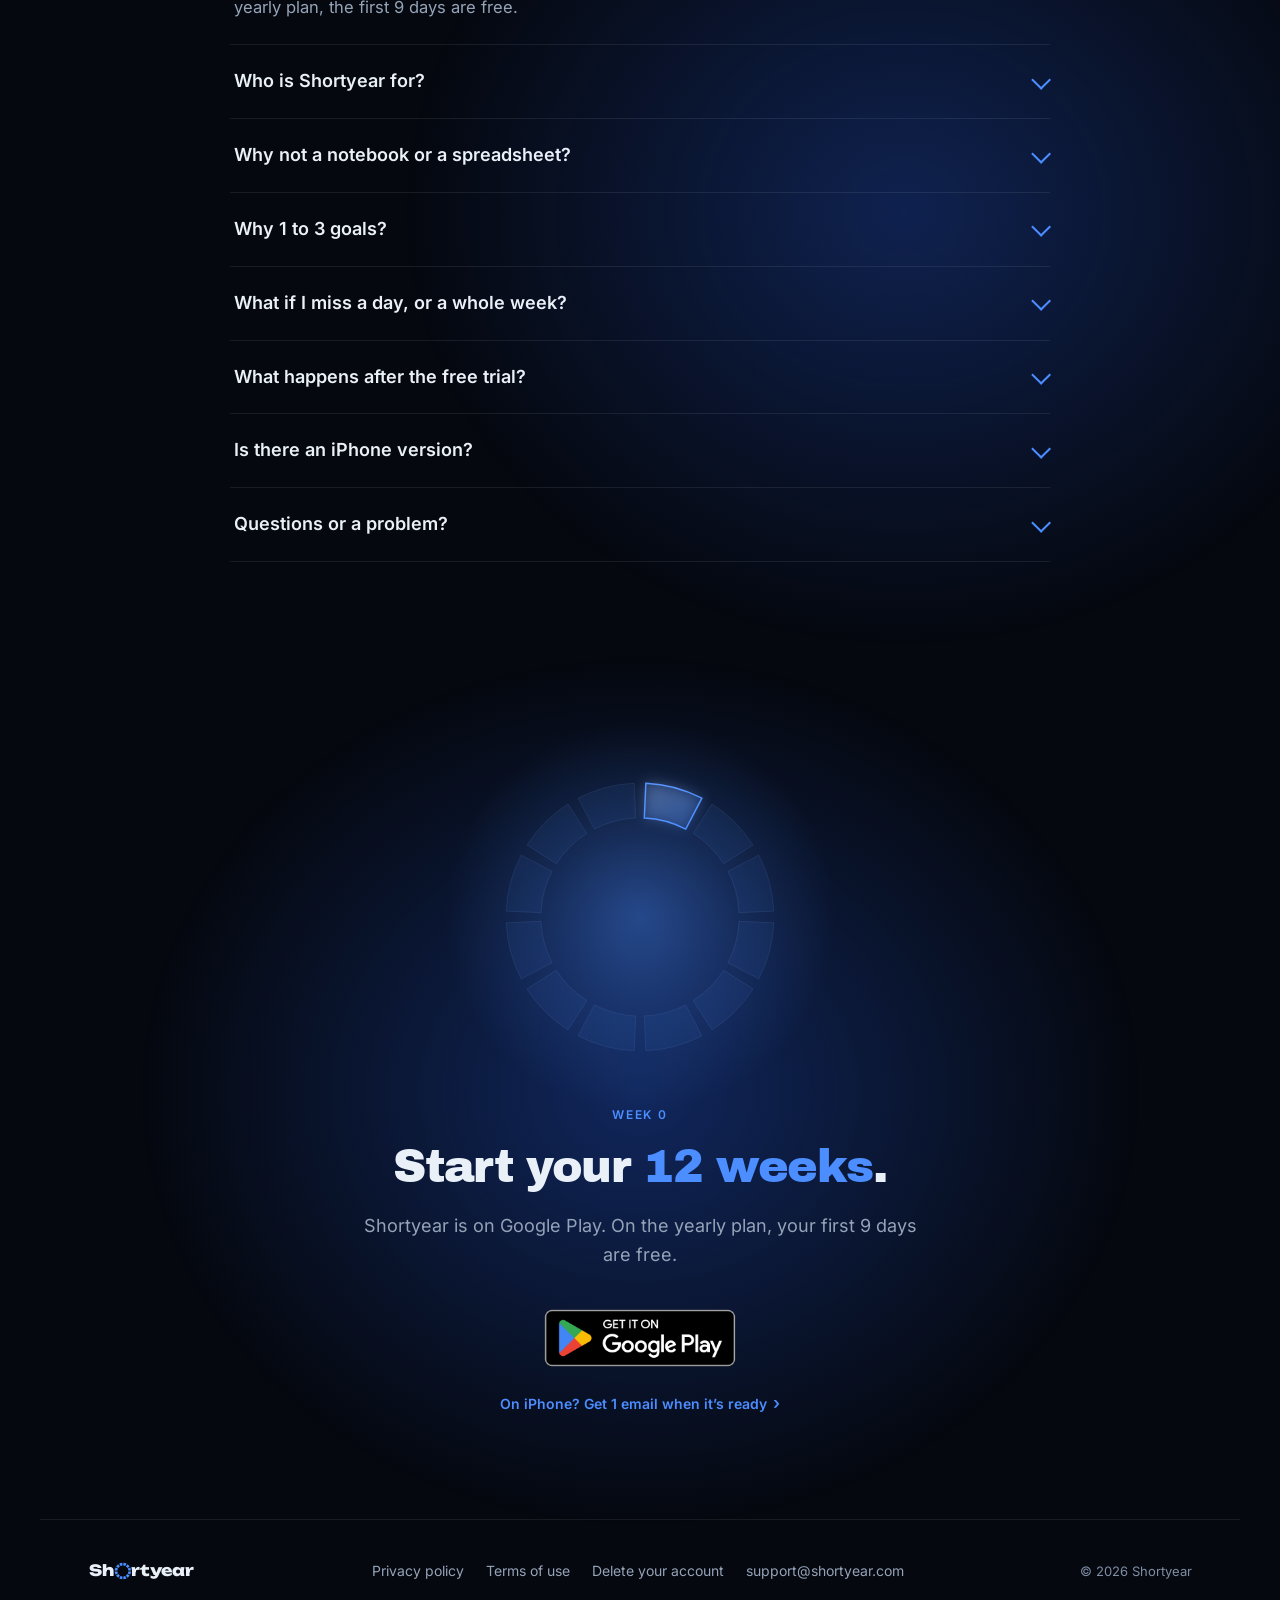
==== commit d4a72e05: "Défilement plus léger : images décodées en avance, bandeaux en pause hors écran, sans flou des lueur" ====
--- a/index.html
+++ b/index.html
@@ -21,7 +21,7 @@
 <script>!function(){var e=document.documentElement,t=new URLSearchParams(location.search).get("theme"),a=null;try{a=localStorage.getItem("sy-theme")}catch(e){}var c="light"===t||"dark"===t?t:a||"dark";e.setAttribute("data-theme",c),e.classList.add("js"),(matchMedia("(prefers-reduced-motion: reduce)").matches||new URLSearchParams(location.search).has("still"))&&e.classList.add("still")}();</script>
 <style>html{background:#05080F;color:#EAF0F8}html[data-theme=light]{background:#F1F4FA;color:#0A1119}body{opacity:0;animation:sy-show 0s 2.5s forwards}@keyframes sy-show{to{opacity:1}}</style>
 <link rel="stylesheet" href="fonts/home.css?v=3c403220">
-<link rel="stylesheet" href="home.css?v=48faf68c">
+<link rel="stylesheet" href="home.css?v=9ee79879">
 </head>
 <body>
 <div class="bg" aria-hidden="true" data-live><span class="aur a1"></span><span class="aur a2"></span><span class="aur a3"></span><span class="grid"></span><span class="grain"></span></div>
@@ -157,7 +157,7 @@
               <div class="hw-wk">
                 <div class="hw-days" id="hw-days" role="img" aria-label="Week 4, Friday October 23 to Thursday October 29, with its planned tasks"></div>
                 <figure class="phone hw-phone" id="hw-ph3"><div class="screen">
-                  <div class="hw-scr on" data-s="today"><img class="t-dark" data-src="assets/flow-today-dark-640.webp" data-srcset="assets/flow-today-dark-640.webp 640w, assets/flow-today-dark.webp 1179w" sizes="(max-width: 899px) 92vw, 272px" alt="Today, Saturday October 24, week 4: No takeout today ticked, 3 tasks still to do" width="1179" height="2553" loading="lazy" decoding="async"><img class="t-light" data-src="assets/flow-today-light-640.webp" data-srcset="assets/flow-today-light-640.webp 640w, assets/flow-today-light.webp 1179w" sizes="(max-width: 899px) 92vw, 272px" alt="Today, Saturday October 24, week 4: No takeout today ticked, 3 tasks still to do" width="1179" height="2553" loading="lazy" decoding="async"></div>
+                  <div class="hw-scr on" data-s="today"><img class="t-dark" data-src="assets/flow-today-dark-640.webp" data-srcset="assets/flow-today-dark-640.webp 640w, assets/flow-today-dark.webp 1179w" sizes="(max-width: 899px) 92vw, 272px" alt="Today, Saturday October 24, week 4: 4 tasks to do, one per goal" width="1179" height="2553" loading="lazy" decoding="async"><img class="t-light" data-src="assets/flow-today-light-640.webp" data-srcset="assets/flow-today-light-640.webp 640w, assets/flow-today-light.webp 1179w" sizes="(max-width: 899px) 92vw, 272px" alt="Today, Saturday October 24, week 4: 4 tasks to do, one per goal" width="1179" height="2553" loading="lazy" decoding="async"></div>
                   <div class="hw-scr" data-s="done"><img class="t-dark" data-src="assets/flow-done-dark-640.webp" data-srcset="assets/flow-done-dark-640.webp 640w, assets/flow-done-dark.webp 1179w" sizes="(max-width: 899px) 92vw, 272px" alt="Today: the last task ticked. Day done. Everything planned today is done." width="1179" height="2553" loading="lazy" decoding="async"><img class="t-light" data-src="assets/flow-done-light-640.webp" data-srcset="assets/flow-done-light-640.webp 640w, assets/flow-done-light.webp 1179w" sizes="(max-width: 899px) 92vw, 272px" alt="Today: the last task ticked. Day done. Everything planned today is done." width="1179" height="2553" loading="lazy" decoding="async"></div>
                   <div class="hw-scr" data-s="week"><img class="t-dark" data-src="assets/flow-week-dark-640.webp" data-srcset="assets/flow-week-dark-640.webp 640w, assets/flow-week-dark.webp 1179w" sizes="(max-width: 899px) 92vw, 272px" alt="Week 4, Oct 23 to Oct 29: execution score 88%, 7 of 8 tasks done, target 85%" width="1179" height="2553" loading="lazy" decoding="async"><img class="t-light" data-src="assets/flow-week-light-640.webp" data-srcset="assets/flow-week-light-640.webp 640w, assets/flow-week-light.webp 1179w" sizes="(max-width: 899px) 92vw, 272px" alt="Week 4, Oct 23 to Oct 29: execution score 88%, 7 of 8 tasks done, target 85%" width="1179" height="2553" loading="lazy" decoding="async"></div>
                   <span class="sweep" aria-hidden="true"></span><span class="glass" aria-hidden="true"></span>
@@ -422,7 +422,7 @@
   <small>© 2026 Shortyear</small>
 </footer>
 
-<script src="home-ui.js?v=1346e270"></script>
+<script src="home-ui.js?v=f3e65caf"></script>
 <script src="home.js?v=1c2963ab"></script>
 </body>
 </html>
--- a/home.css
+++ b/home.css
@@ -1118,3 +1118,8 @@
   .qc { padding: 16px 18px; } .qc b { font-size: 19px; } .qc-lv span { font-size: 11px; padding: 5px 8px; }
   .qs-arrows { display: none; }
 }
+main > section.wrap::before, .hero-goals::before { filter: none !important; }
+.top.solid { -webkit-backdrop-filter: none !important; backdrop-filter: none !important; }
+[data-theme="dark"] .top.solid { background: rgba(5,8,15,.94); }
+[data-theme="light"] .top.solid { background: rgba(241,244,250,.96); }
+.bg .grain { display: none !important; }
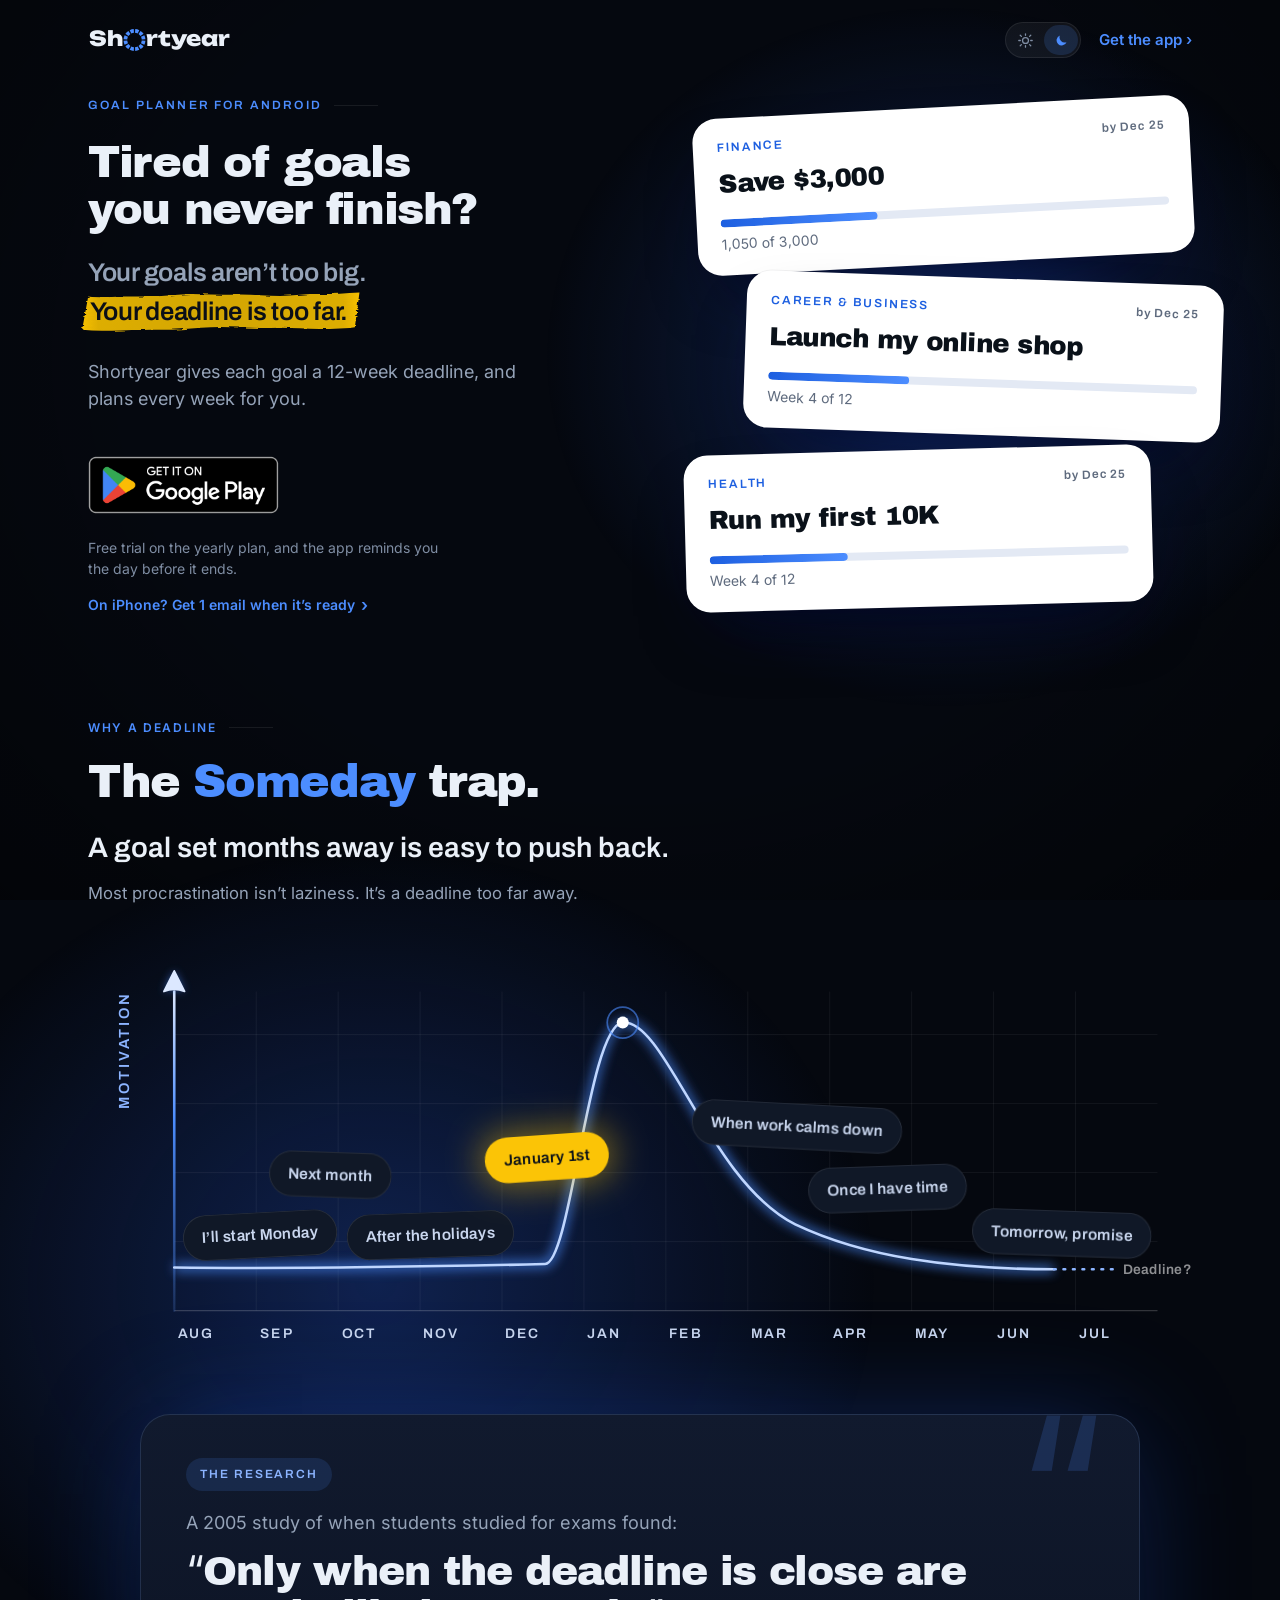
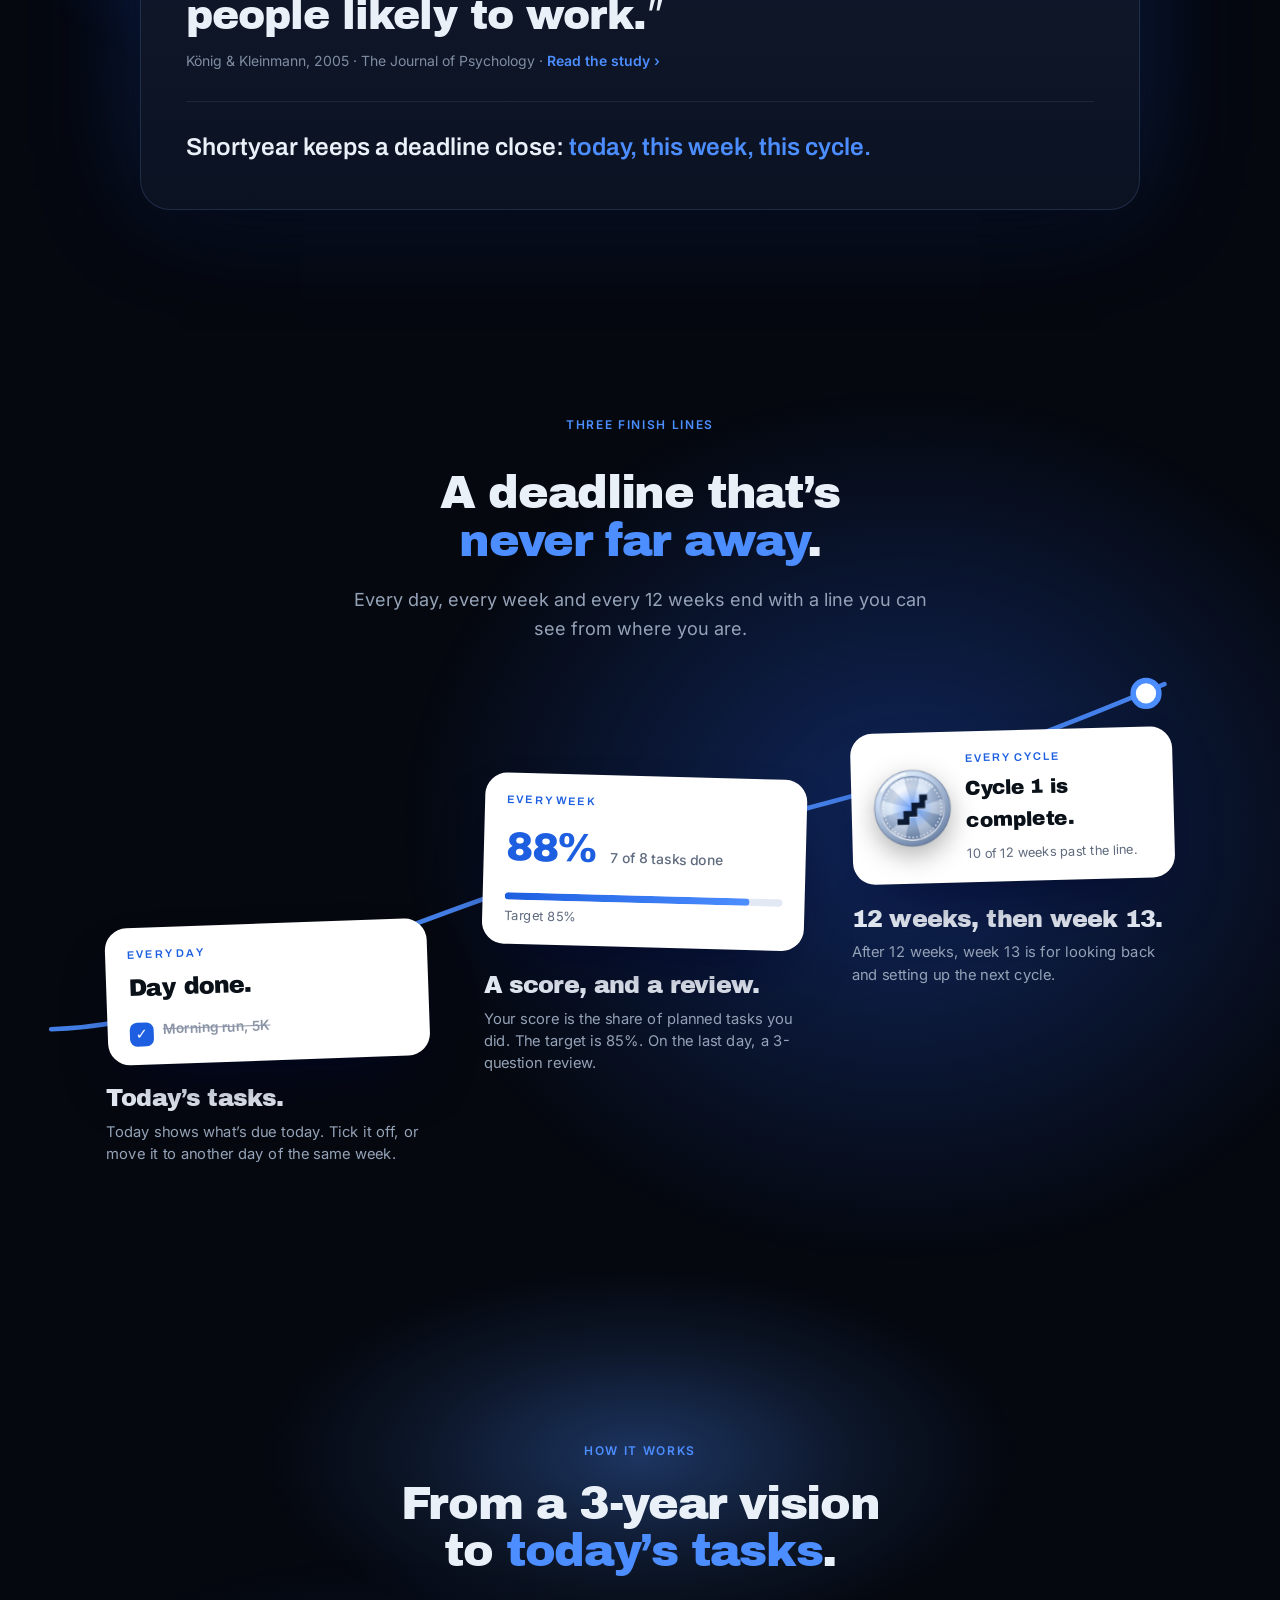
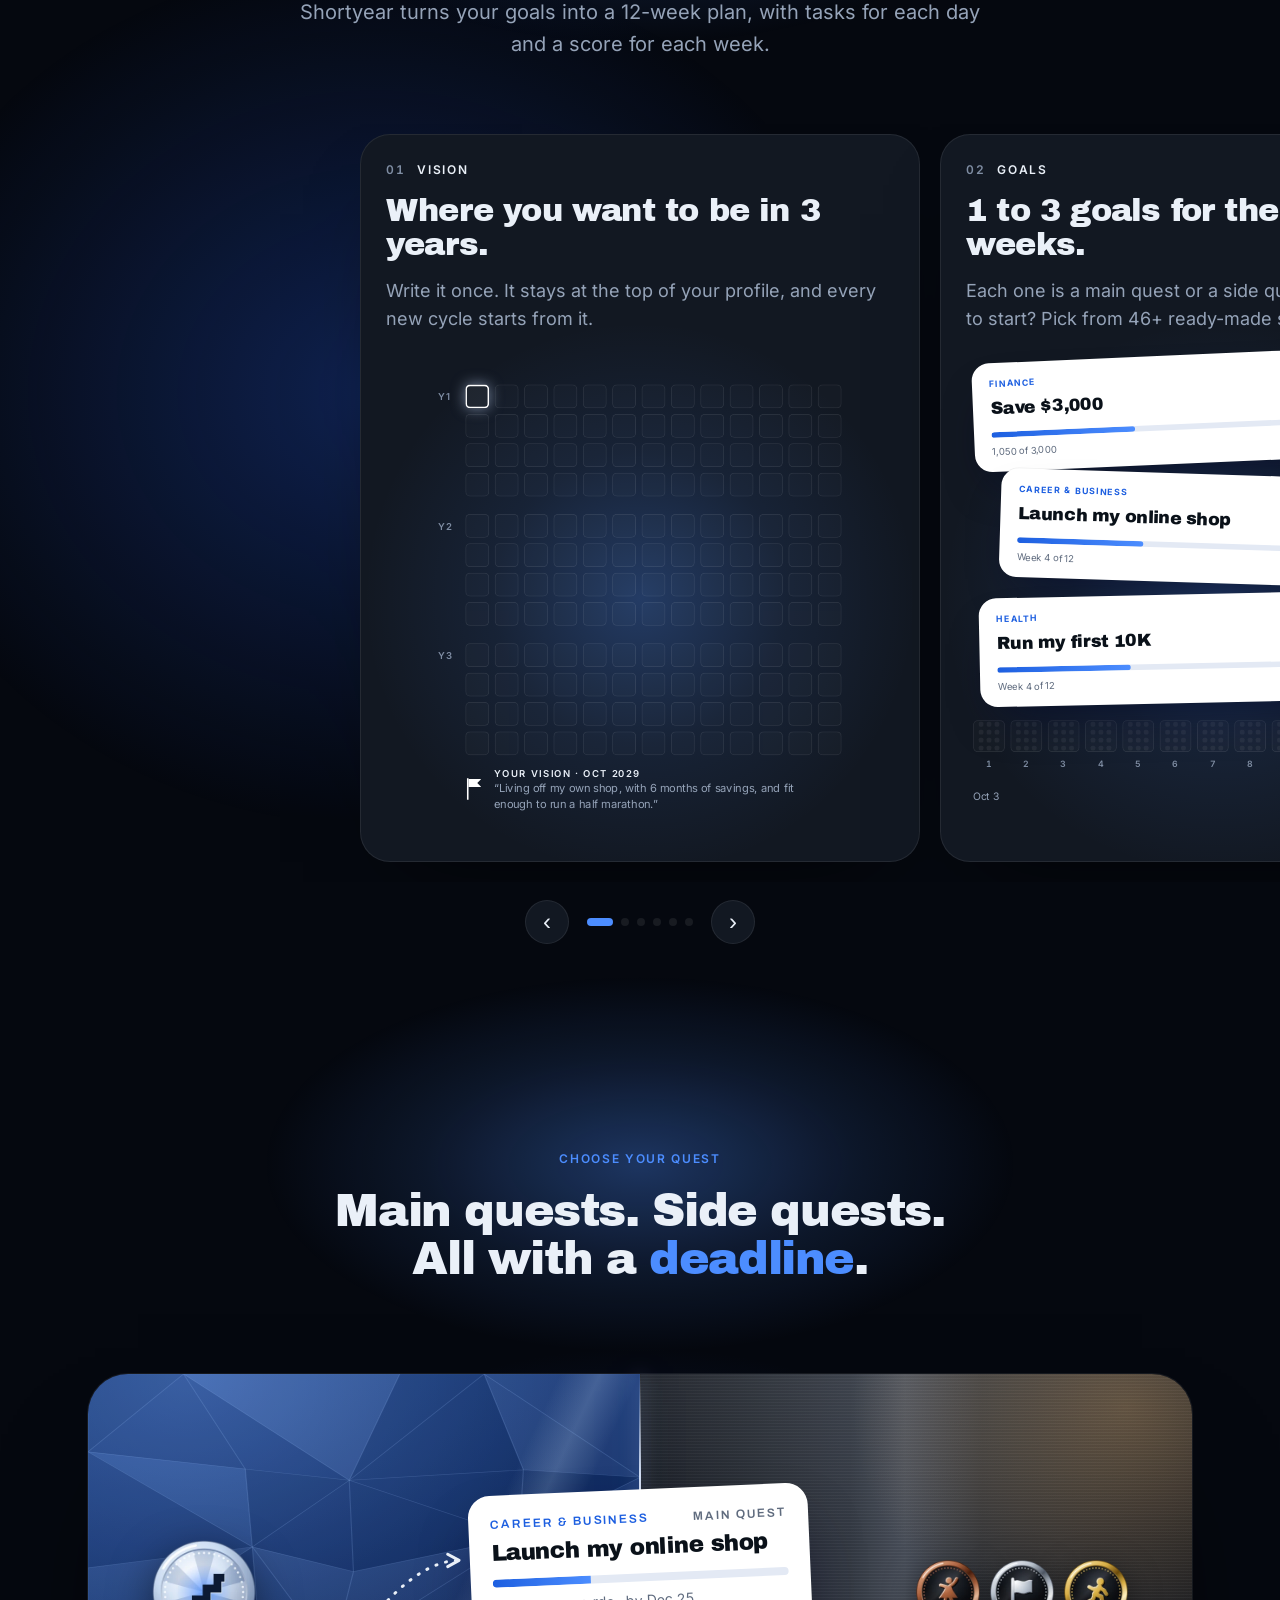
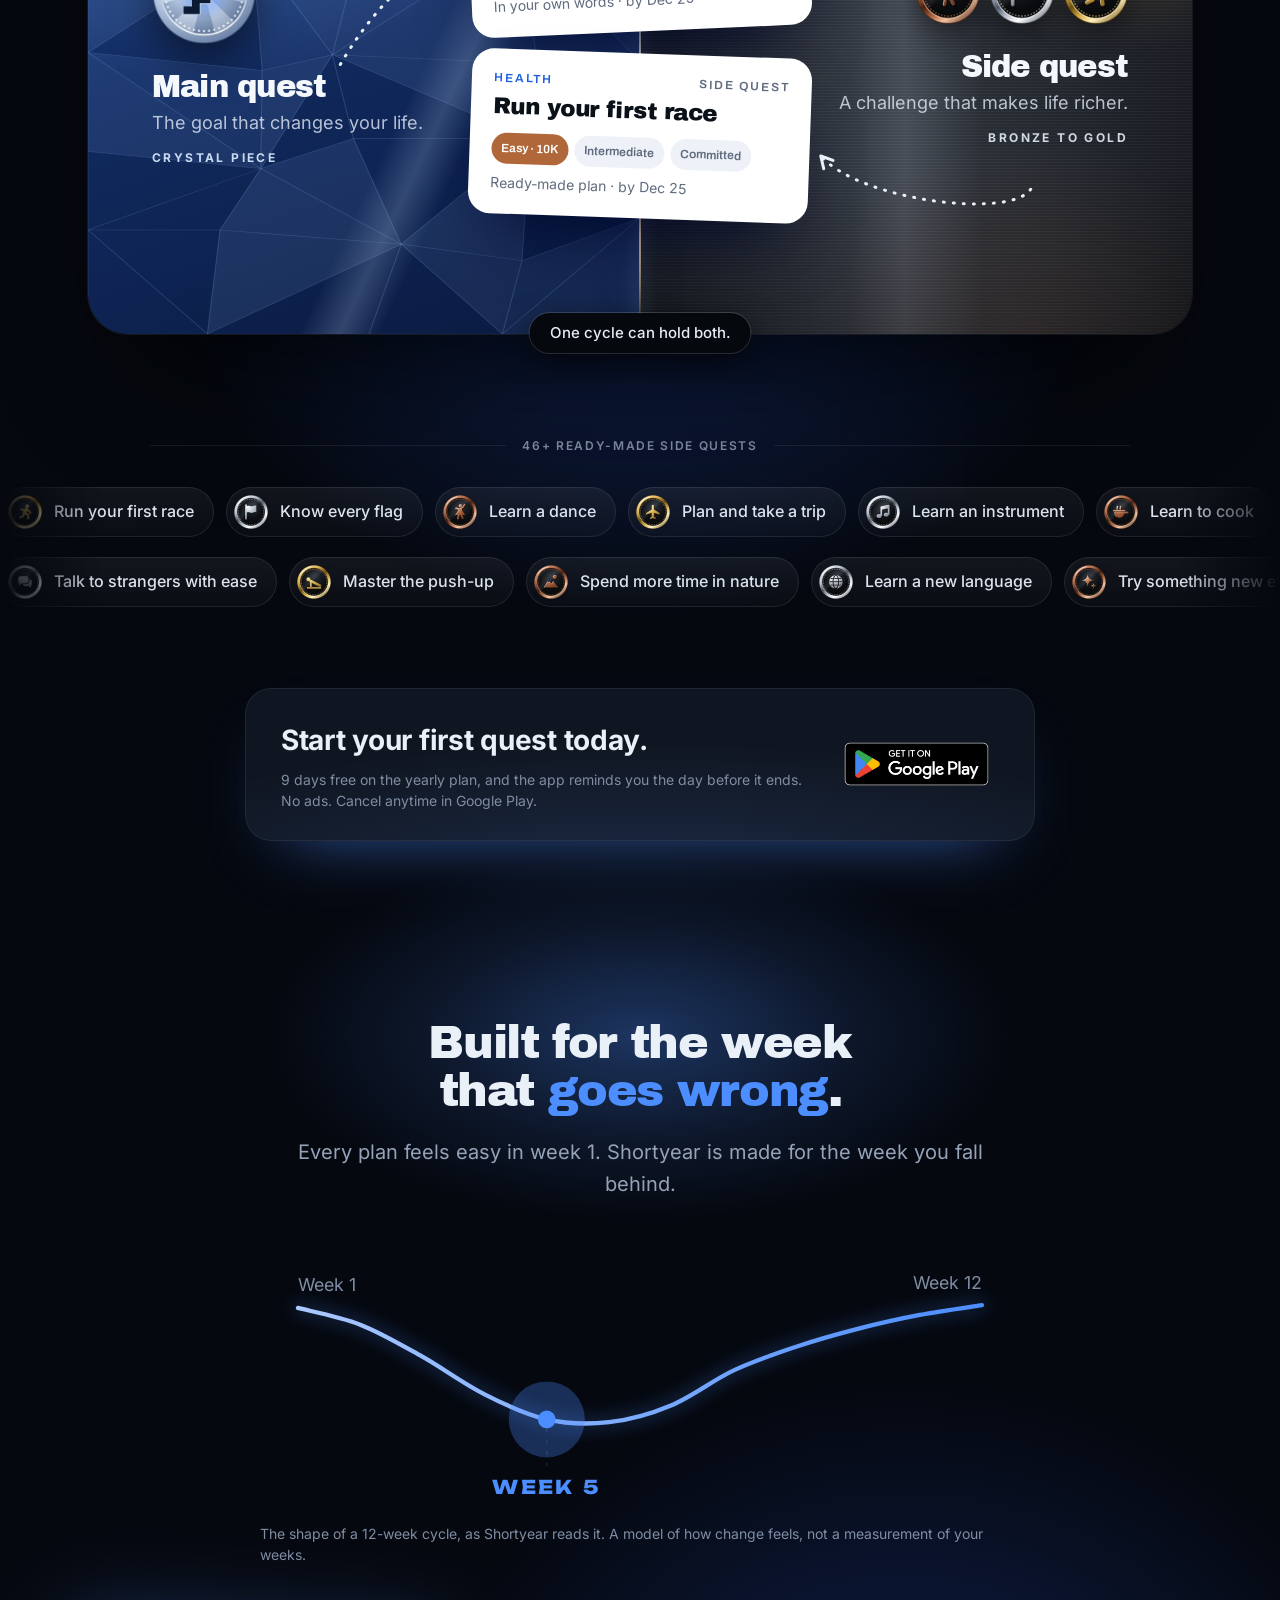
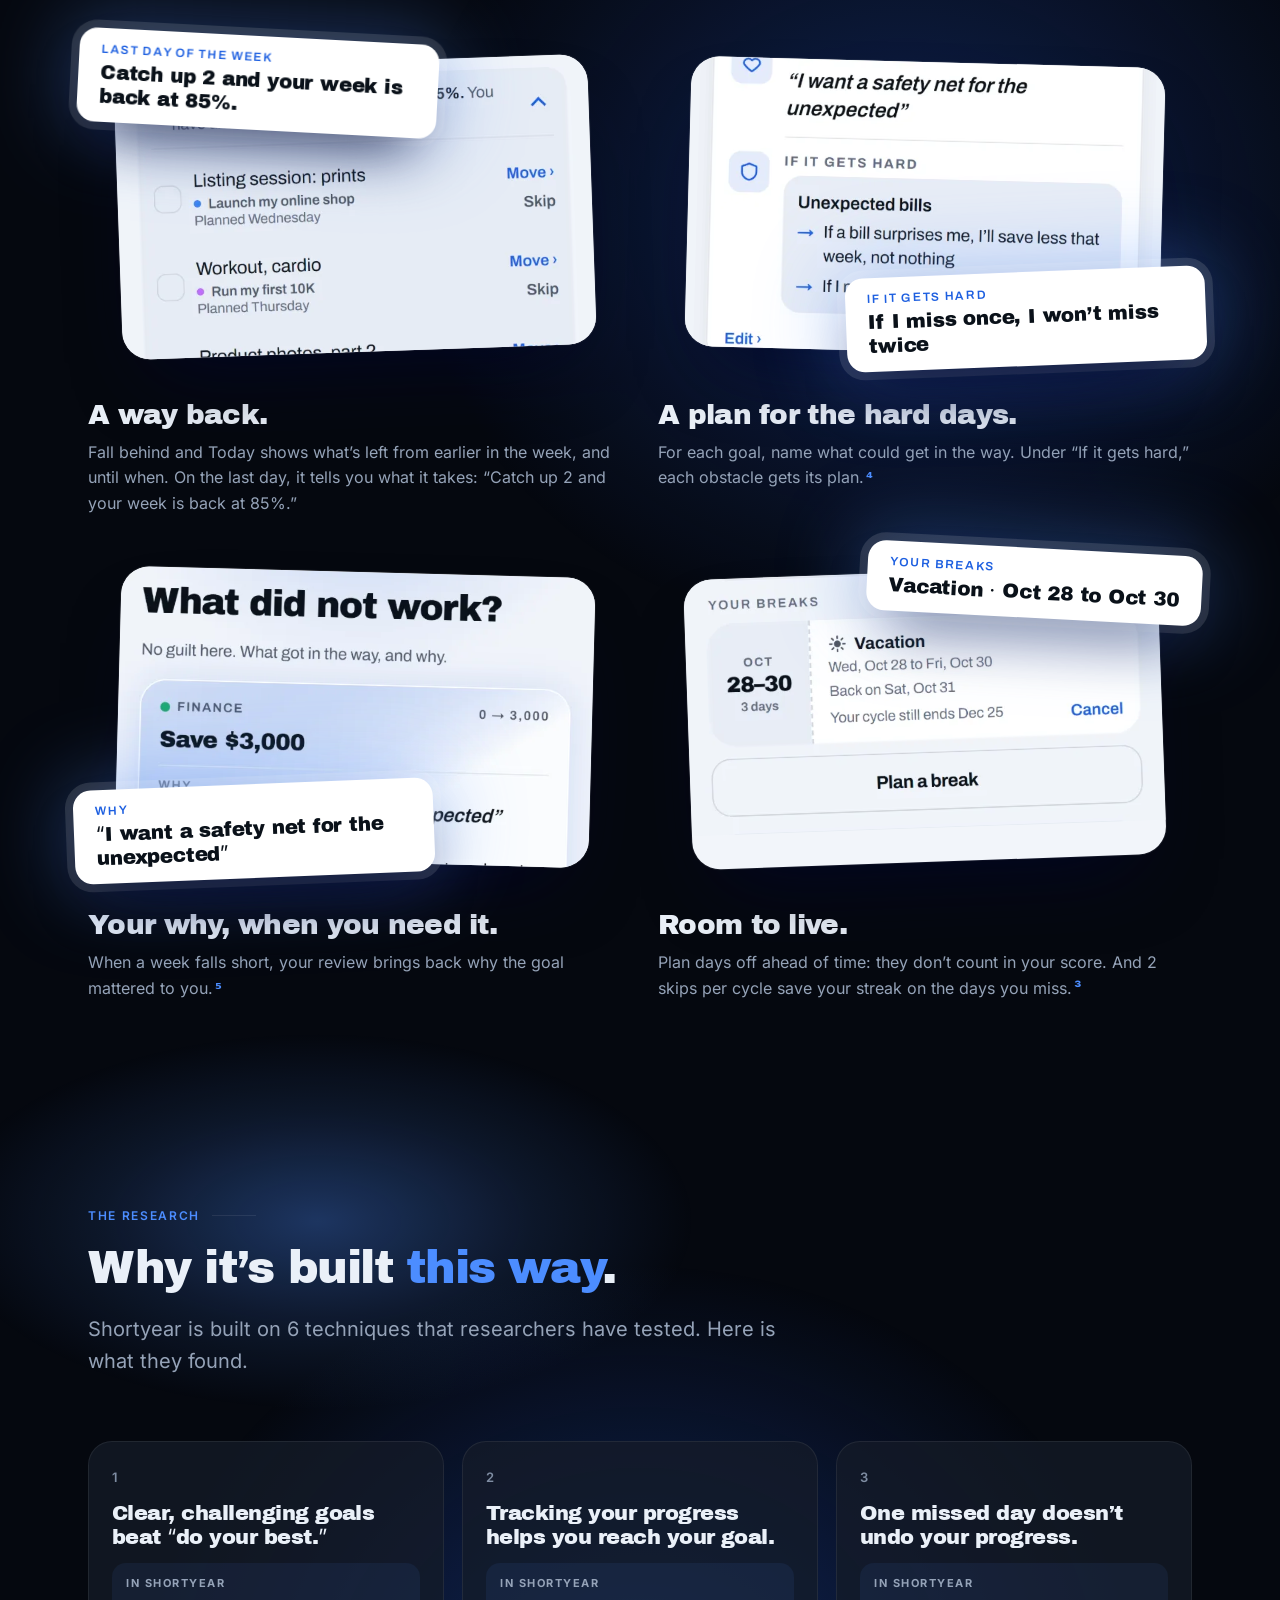
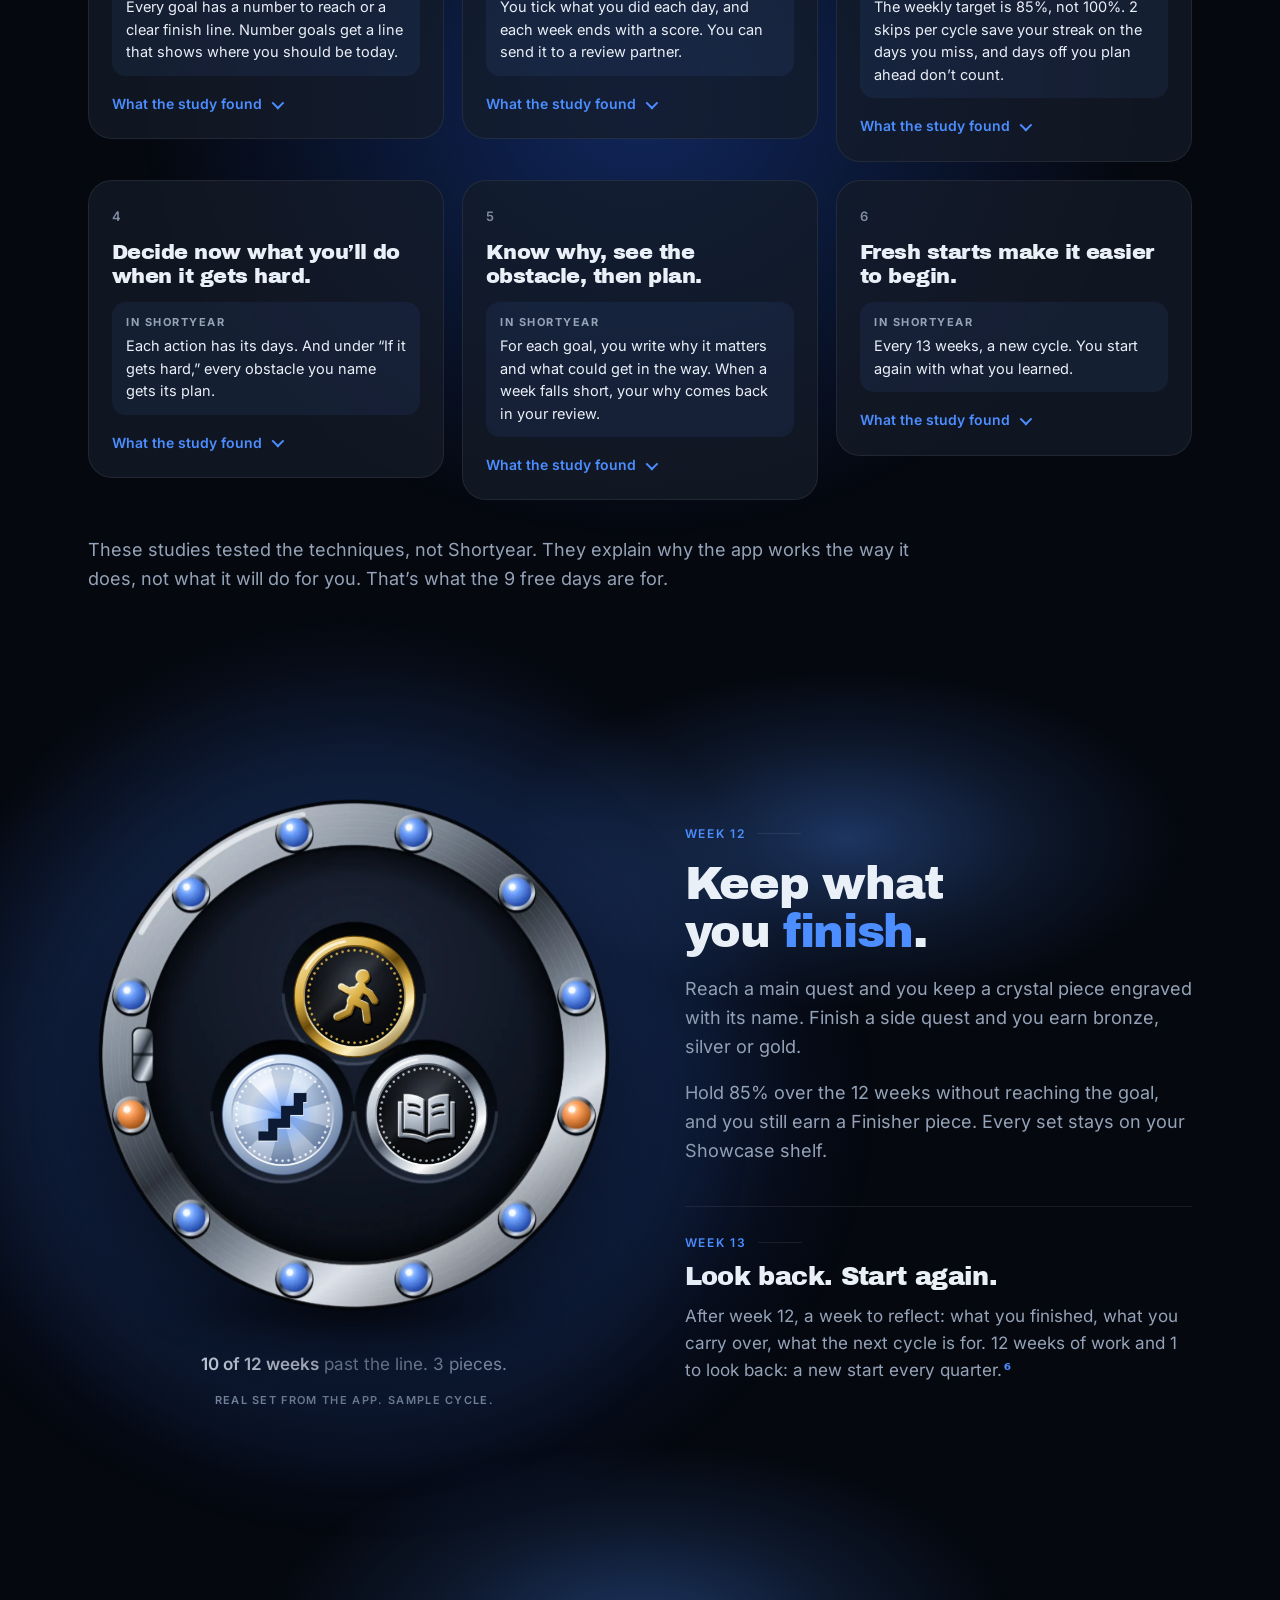
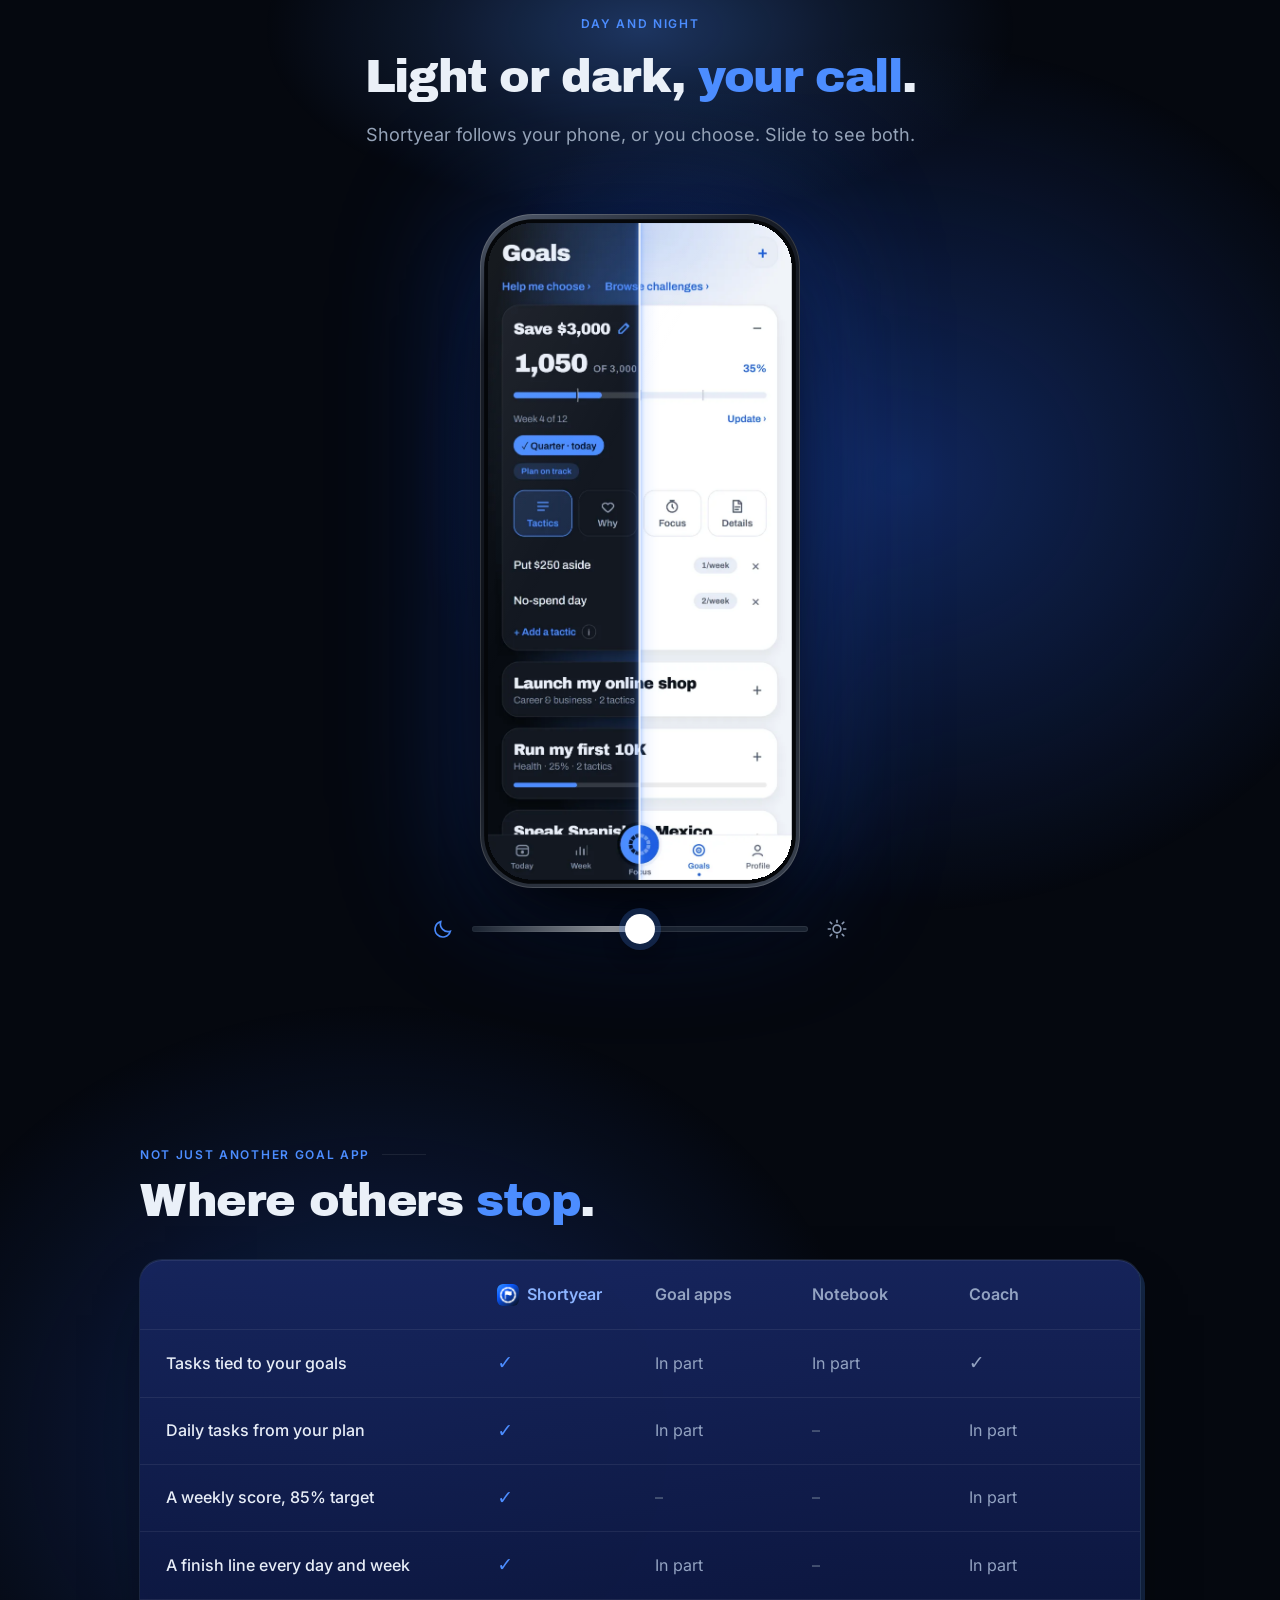
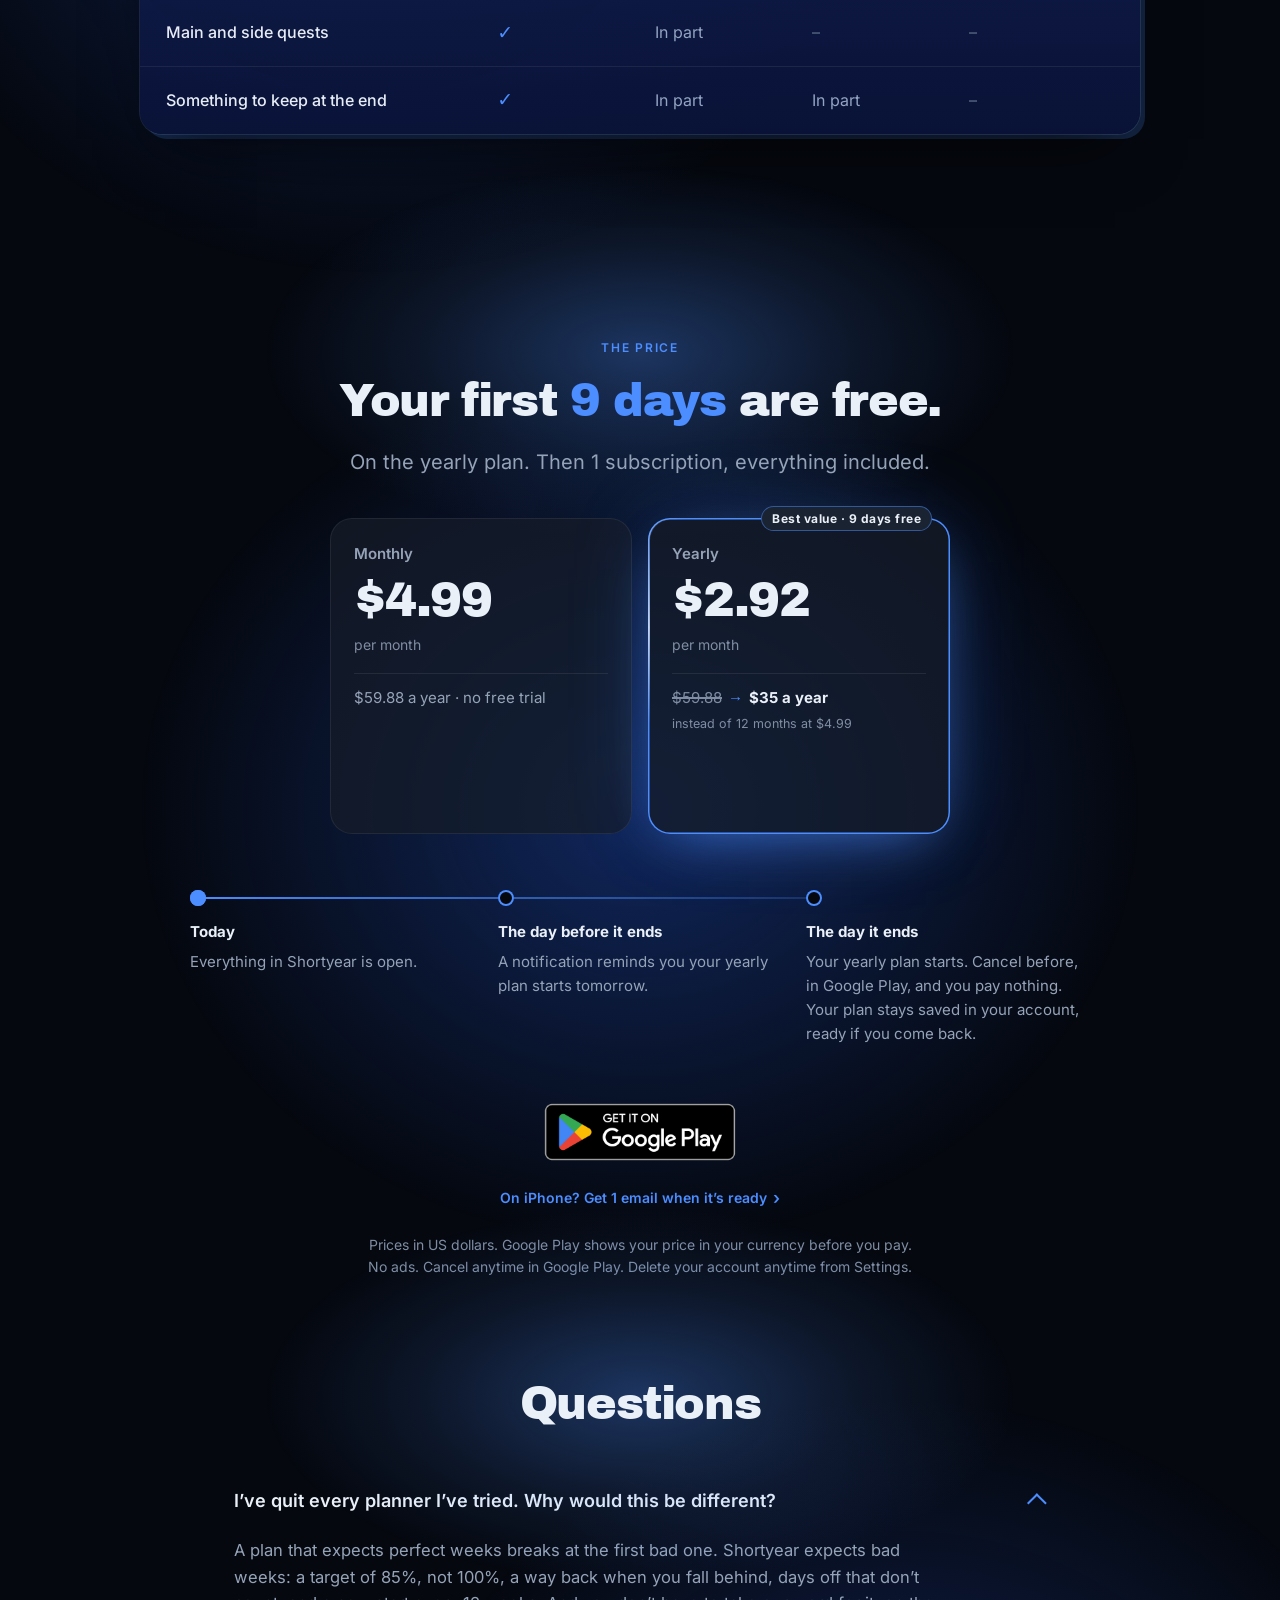
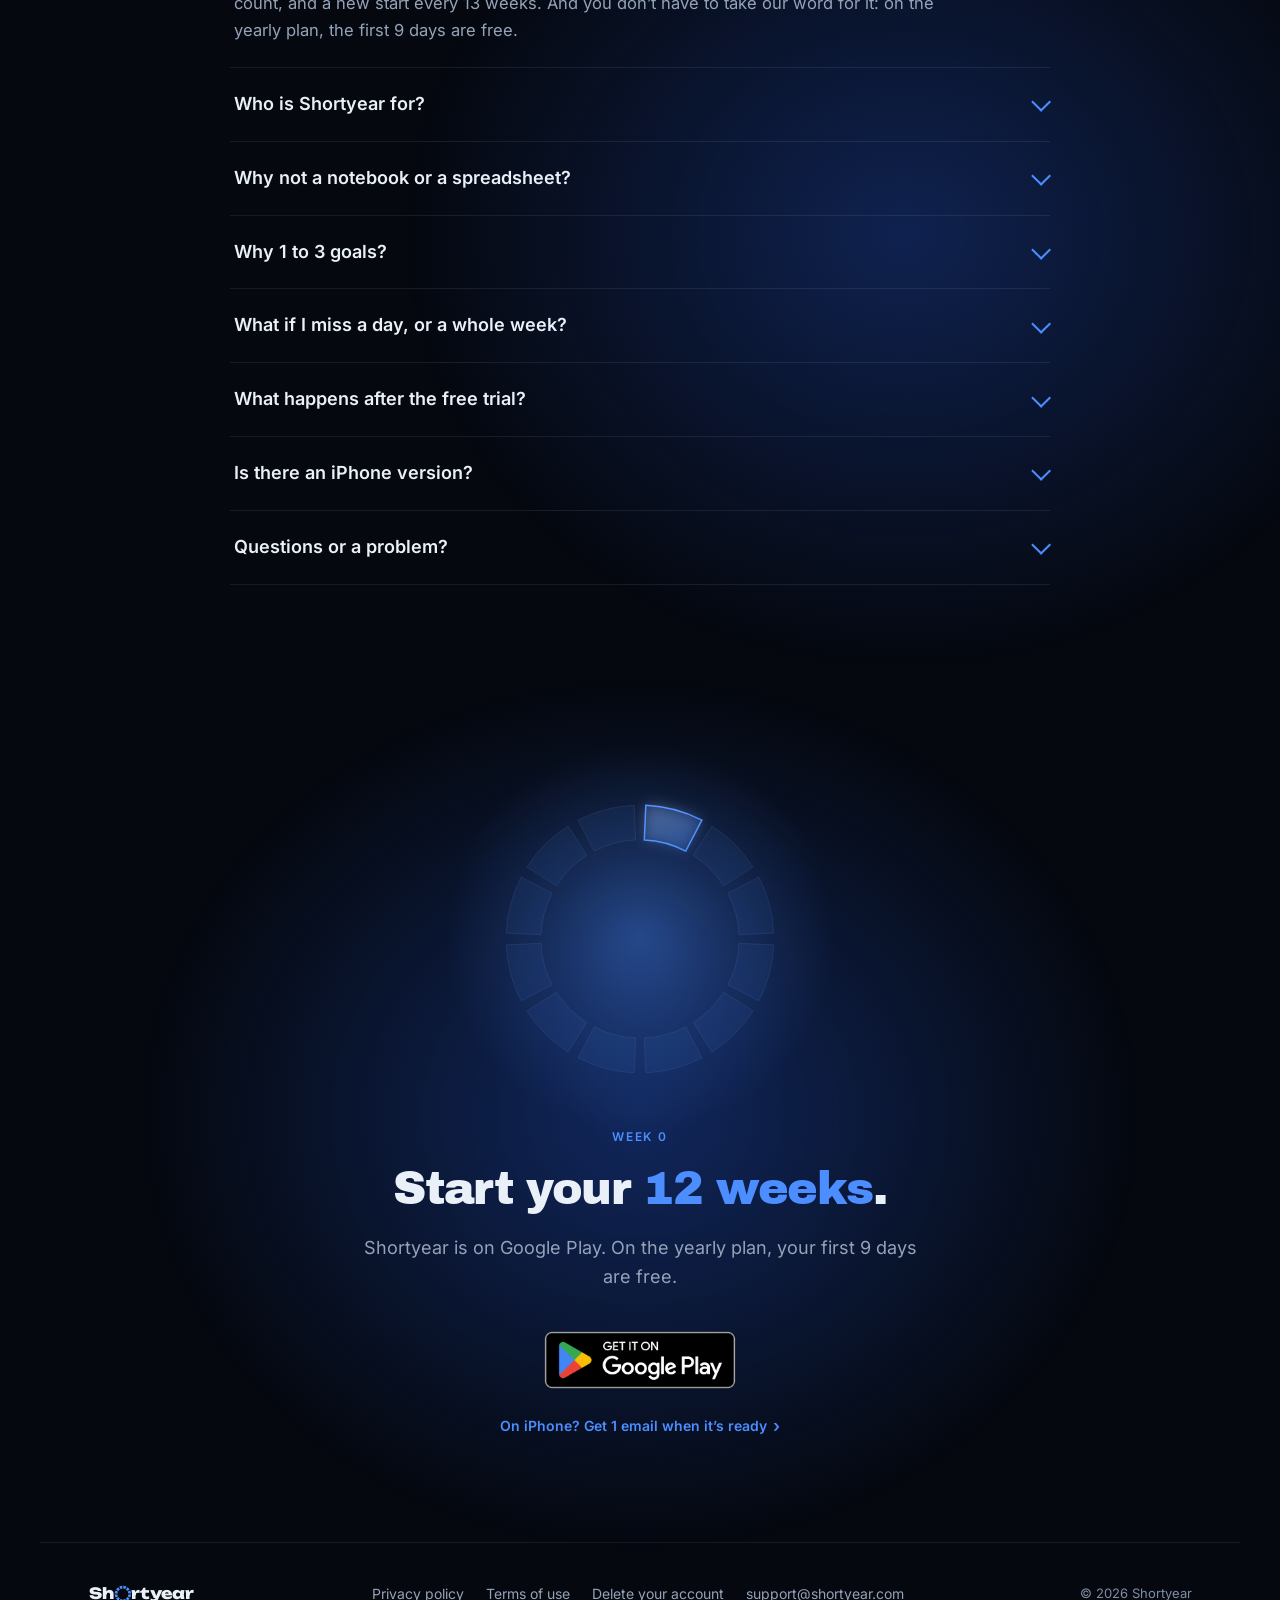
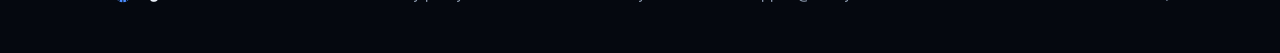
==== commit 1053d614: "FAQ : pour qui est Shortyear, et les skips expliqués Co-Authored-By: Claude Opus 5.5 <noreply@anthro" ====
--- a/index.html
+++ b/index.html
@@ -244,7 +244,7 @@
       </article>
       <article class="vit" data-reveal style="--d:0.18s">
         <div class="vc"><div class="vc-card" style="--r:-2deg"><img style="top:0px" class="vc-img" src="assets/pause-light-640.webp" srcset="assets/pause-light-640.webp 640w, assets/pause-light.webp 1179w" sizes="(max-width: 899px) 84vw, 360px" alt="Week screen: a 3-day vacation planned ahead, Oct 28 to Oct 30" width="1179" height="636" loading="lazy" decoding="async"></div><p class="vc-pop vc-rt" style="--r:3deg" aria-hidden="true"><small>YOUR BREAKS</small>Vacation · Oct 28 to Oct 30</p></div>
-        <div class="text"><h3>Room to live.</h3><p>Plan days off ahead of time: they don’t count in your score. Your streak has 2 skips per cycle.<a class="ref" href="#r3" aria-label="Research note 3">³</a></p></div>
+        <div class="text"><h3>Room to live.</h3><p>Plan days off ahead of time: they don’t count in your score. And 2 skips per cycle save your streak on the days you miss.<a class="ref" href="#r3" aria-label="Research note 3">³</a></p></div>
       </article>
     </div>
   </section>
@@ -271,7 +271,7 @@
       <article class="card" id="r3" data-reveal style="--d:0.24s">
         <p class="n">3</p>
         <h3>One missed day doesn’t undo your progress.</h3>
-        <p class="inapp"><b>In Shortyear</b>The weekly target is 85%, not 100%. Your streak has 2 skips per cycle, and days off you plan ahead don’t count.</p>
+        <p class="inapp"><b>In Shortyear</b>The weekly target is 85%, not 100%. 2 skips per cycle save your streak on the days you miss, and days off you plan ahead don’t count.</p>
         <details class="study"><summary>What the study found</summary><p>In a 12-week study of 82 people repeating a daily action, missing it once had little effect on how automatic it became. The time it took varied widely: from 18 days to an estimated 254.</p><div class="refs"><p>Lally et al., 2010 · European Journal of Social Psychology · <a href="https://doi.org/10.1002/ejsp.674" target="_blank" rel="noopener">Read the study ›</a></p></div></details>
       </article>
       <article class="card" id="r4" data-reveal style="--d:0s">
@@ -383,10 +383,10 @@
     <div class="head center" data-reveal><span class="tglow " data-reveal data-live aria-hidden="true"></span><h2 class="shine">Questions</h2></div>
     <div class="faq" data-reveal>
       <details open><summary>I’ve quit every planner I’ve tried. Why would this be different?</summary><p class="a">A plan that expects perfect weeks breaks at the first bad one. Shortyear expects bad weeks: a target of 85%, not 100%, a way back when you fall behind, days off that don’t count, and a new start every 13 weeks. And you don’t have to take our word for it: on the yearly plan, the first 9 days are free.</p></details>
-      <details><summary>Who is Shortyear for?</summary><p class="a">For people whose dreams keep waiting. Not because they’re too big, but because the deadline is too far. Shortyear brings it to 12 weeks.</p></details>
+      <details><summary>Who is Shortyear for?</summary><p class="a">For ambitious people with a job and a goal on the side, who keep starting and never finish. A business to launch, money to save, a body to get in shape. If your goals keep sliding to “someday,” Shortyear gives each one a 12-week deadline.</p></details>
       <details><summary>Why not a notebook or a spreadsheet?</summary><p class="a">If a notebook works for you, keep it. Shortyear does what a notebook can’t: it writes the tasks for all 12 weeks, counts your score, reminds you in the evening, times your focus on your lock screen, and on the last day of the week, tells you what gets you back to 85%.</p></details>
       <details><summary>Why 1 to 3 goals?</summary><p class="a">So each one gets real work every week. You can add more. Shortyear will tell you it’s a lot, but it won’t stop you.</p></details>
-      <details><summary>What if I miss a day, or a whole week?</summary><p class="a">A missed task can move to another day of the same week. Your streak has 2 skips per cycle. Days off you plan ahead don’t count in your score. And every week gets its own score, so the next one starts clean.</p></details>
+      <details><summary>What if I miss a day, or a whole week?</summary><p class="a">A missed task can move to another day of the same week. Miss a whole day, and your streak doesn’t break: you get 2 skips per 12-week cycle, each one saves your streak for a day you missed. Days off you plan ahead don’t count in your score. And every week gets its own score, so the next one starts clean.</p></details>
       <details><summary>What happens after the free trial?</summary><p class="a">The free trial comes with the yearly plan. When it ends, your plan starts at $35 a year. The day before, a notification reminds you your plan starts tomorrow. Cancel anytime in Google Play, and you keep access until the end of the period you paid for.</p></details>
       <details><summary>Is there an iPhone version?</summary><p class="a">Shortyear starts on Android. iPhone comes next. Tap “On iPhone?” under the Google Play button, leave your email, and you’ll get 1 email when it’s ready.</p></details>
       <details><summary>Questions or a problem?</summary><p class="a">Write to <a href="mailto:support@shortyear.com">support@shortyear.com</a> and we’ll answer.</p></details>
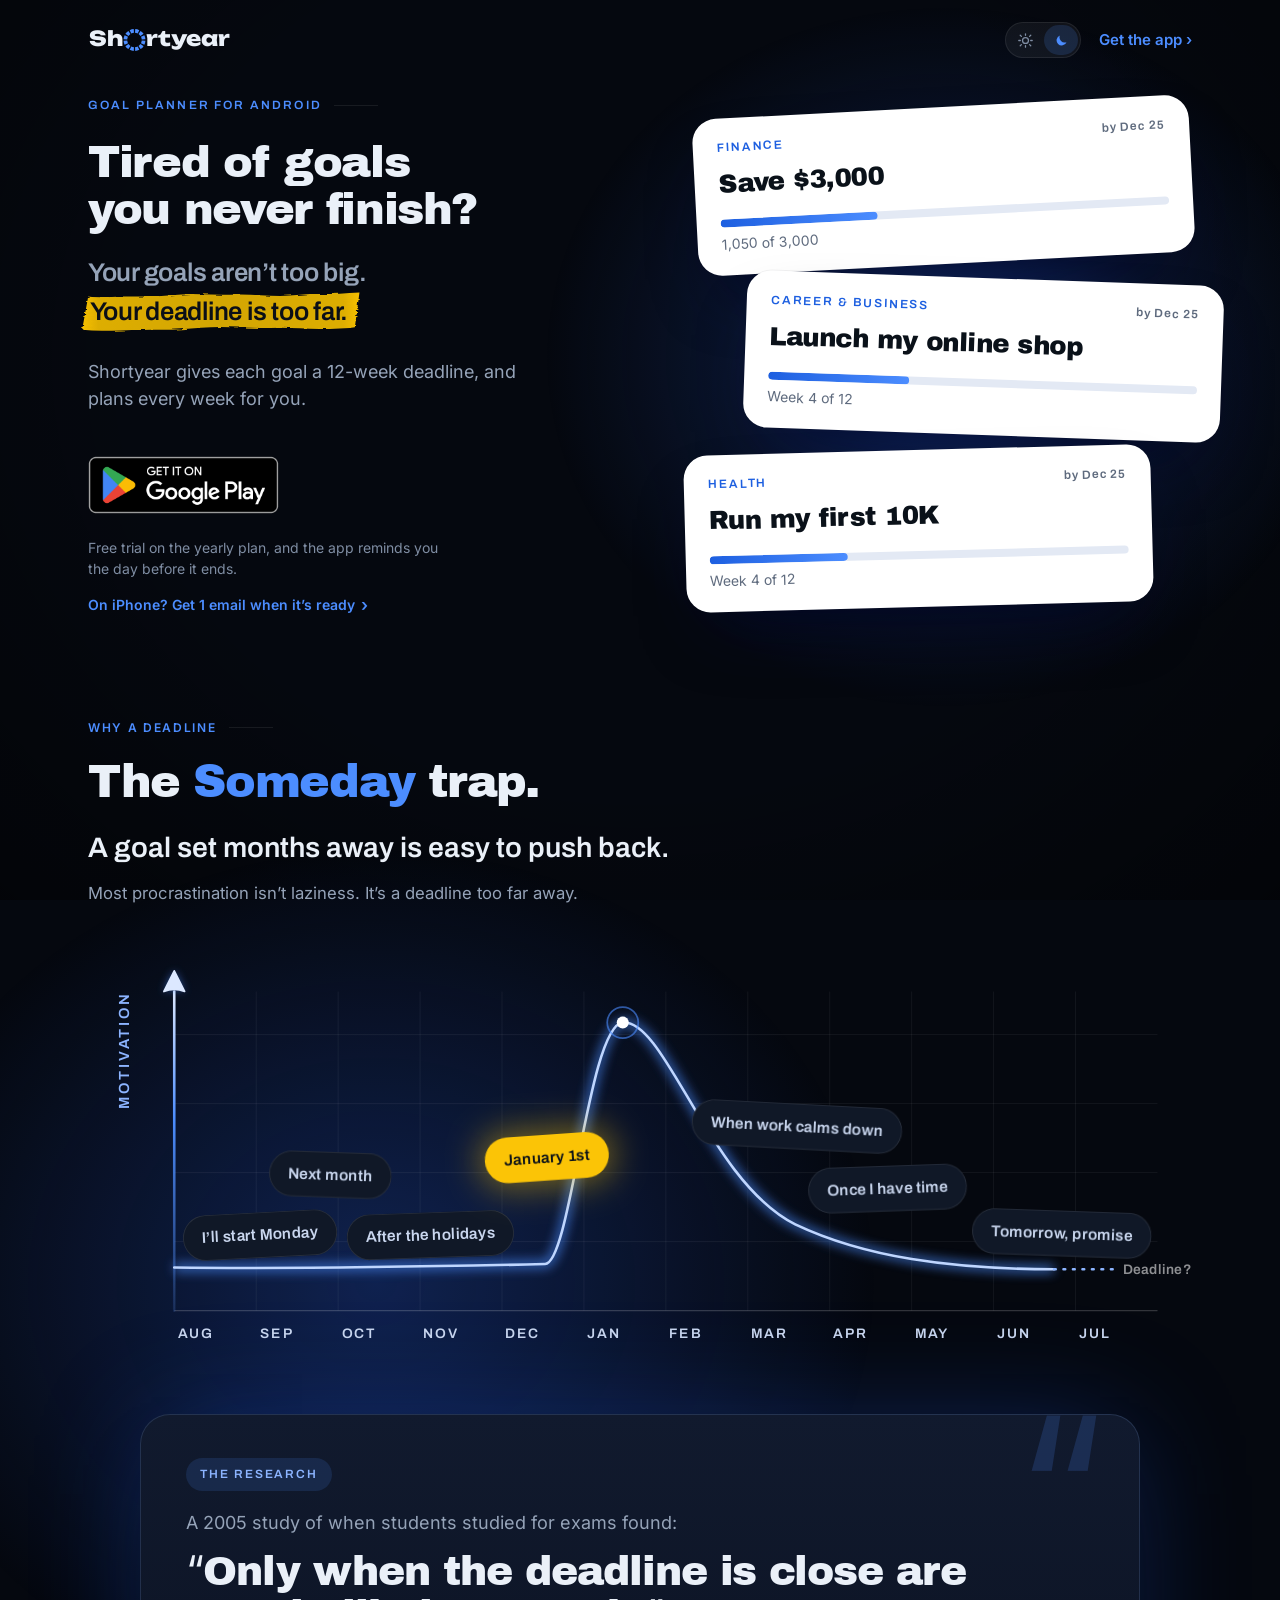
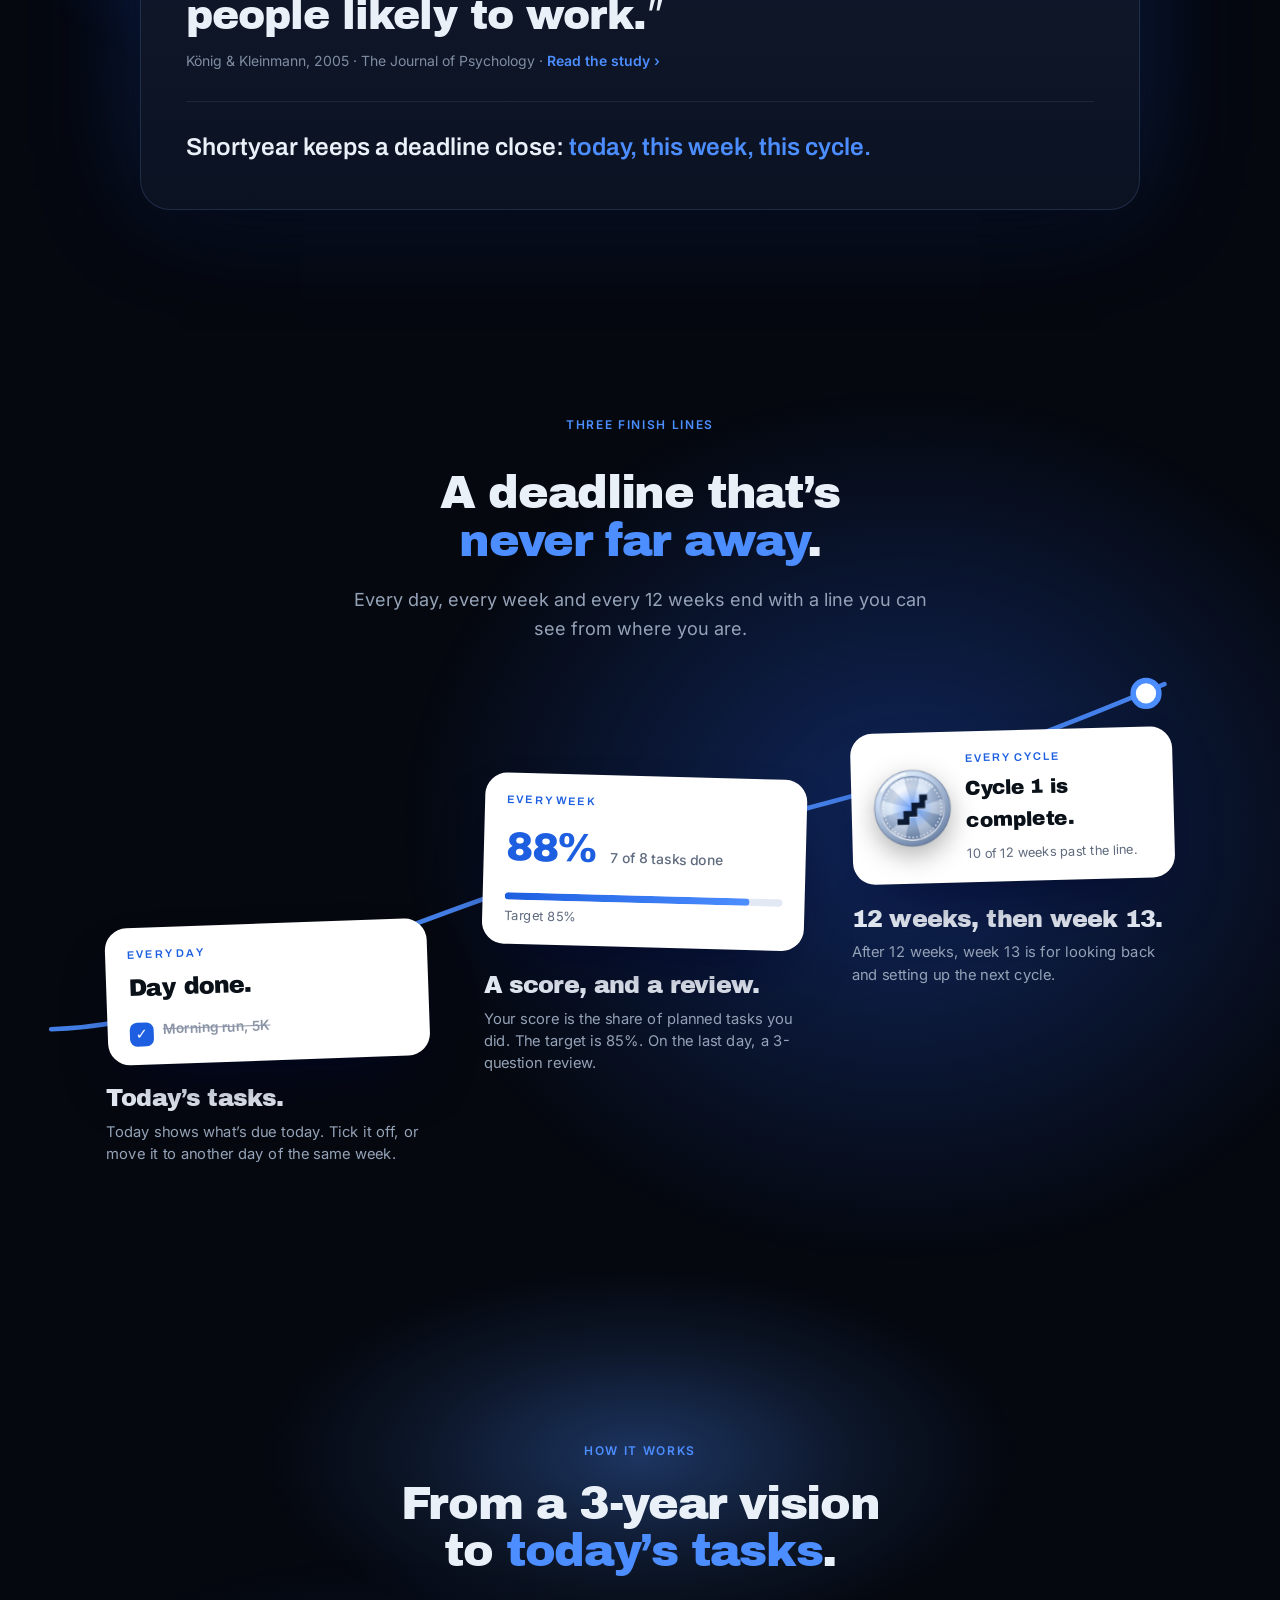
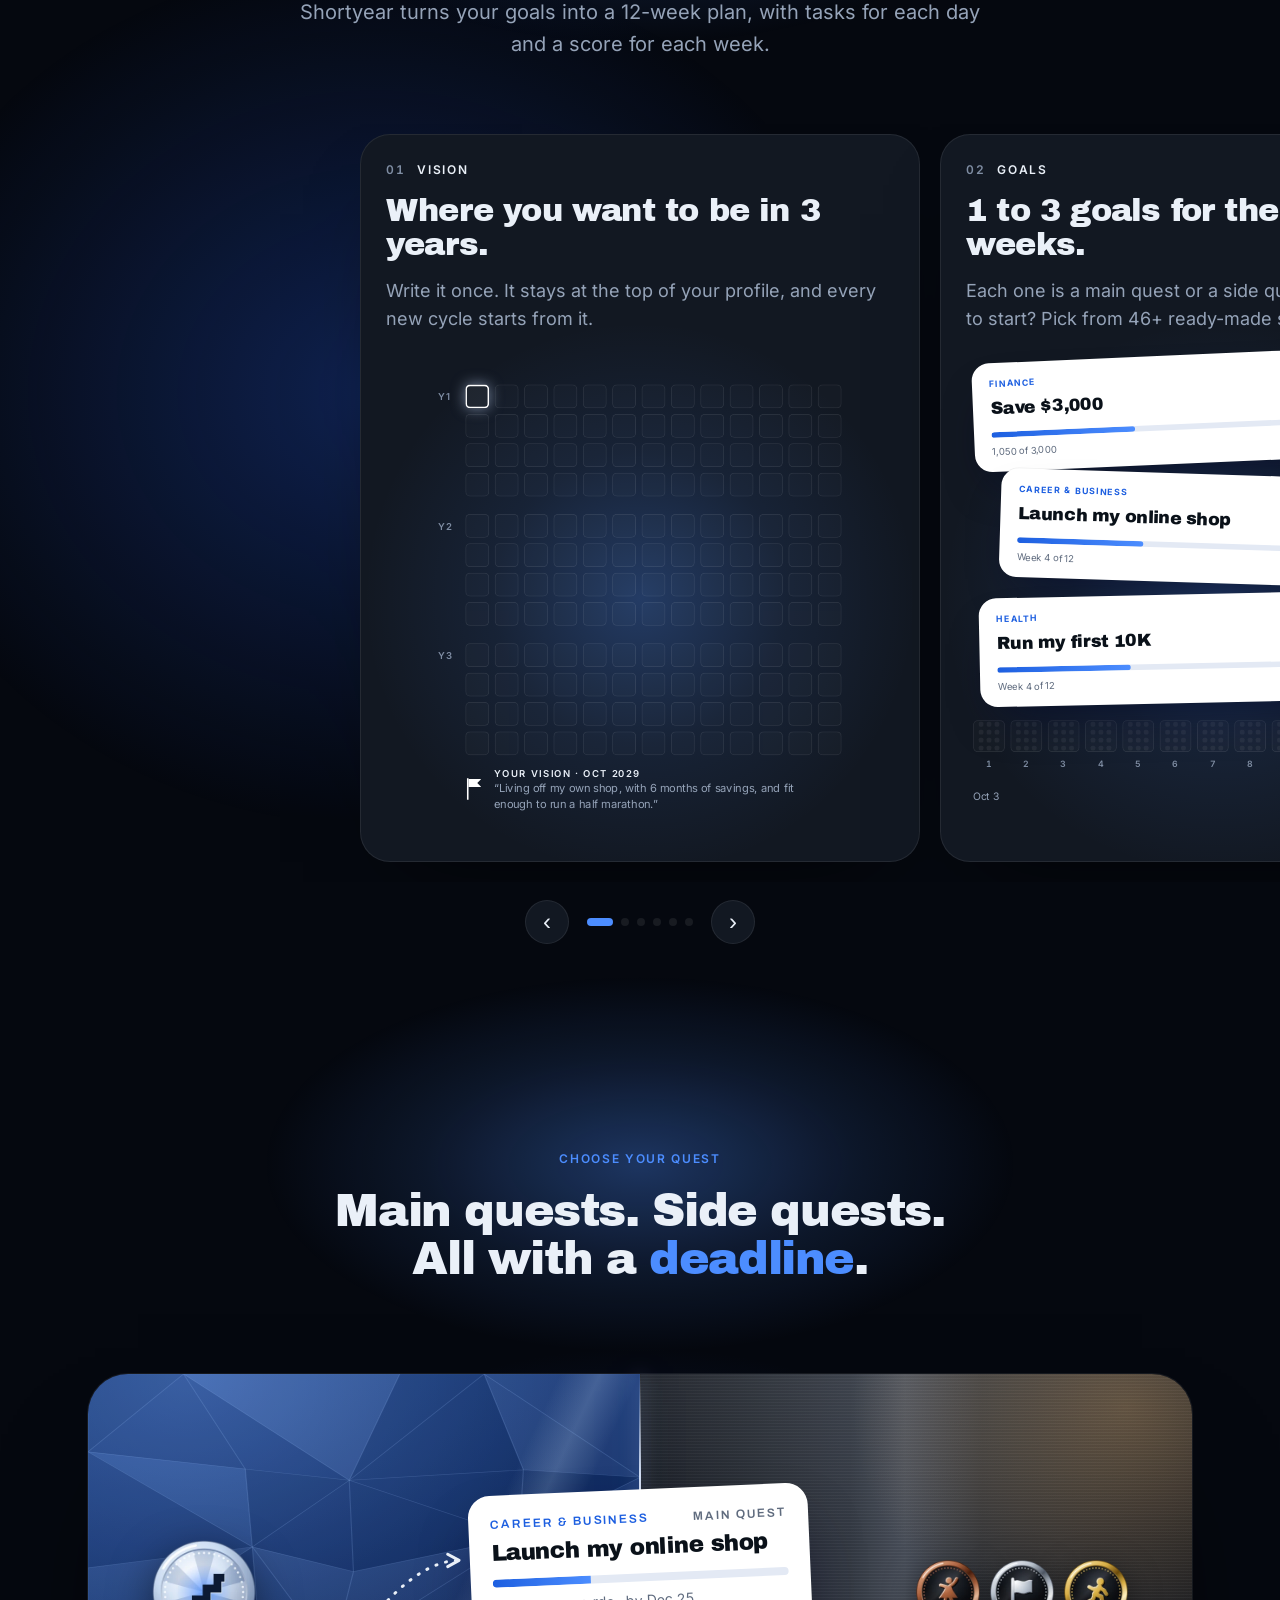
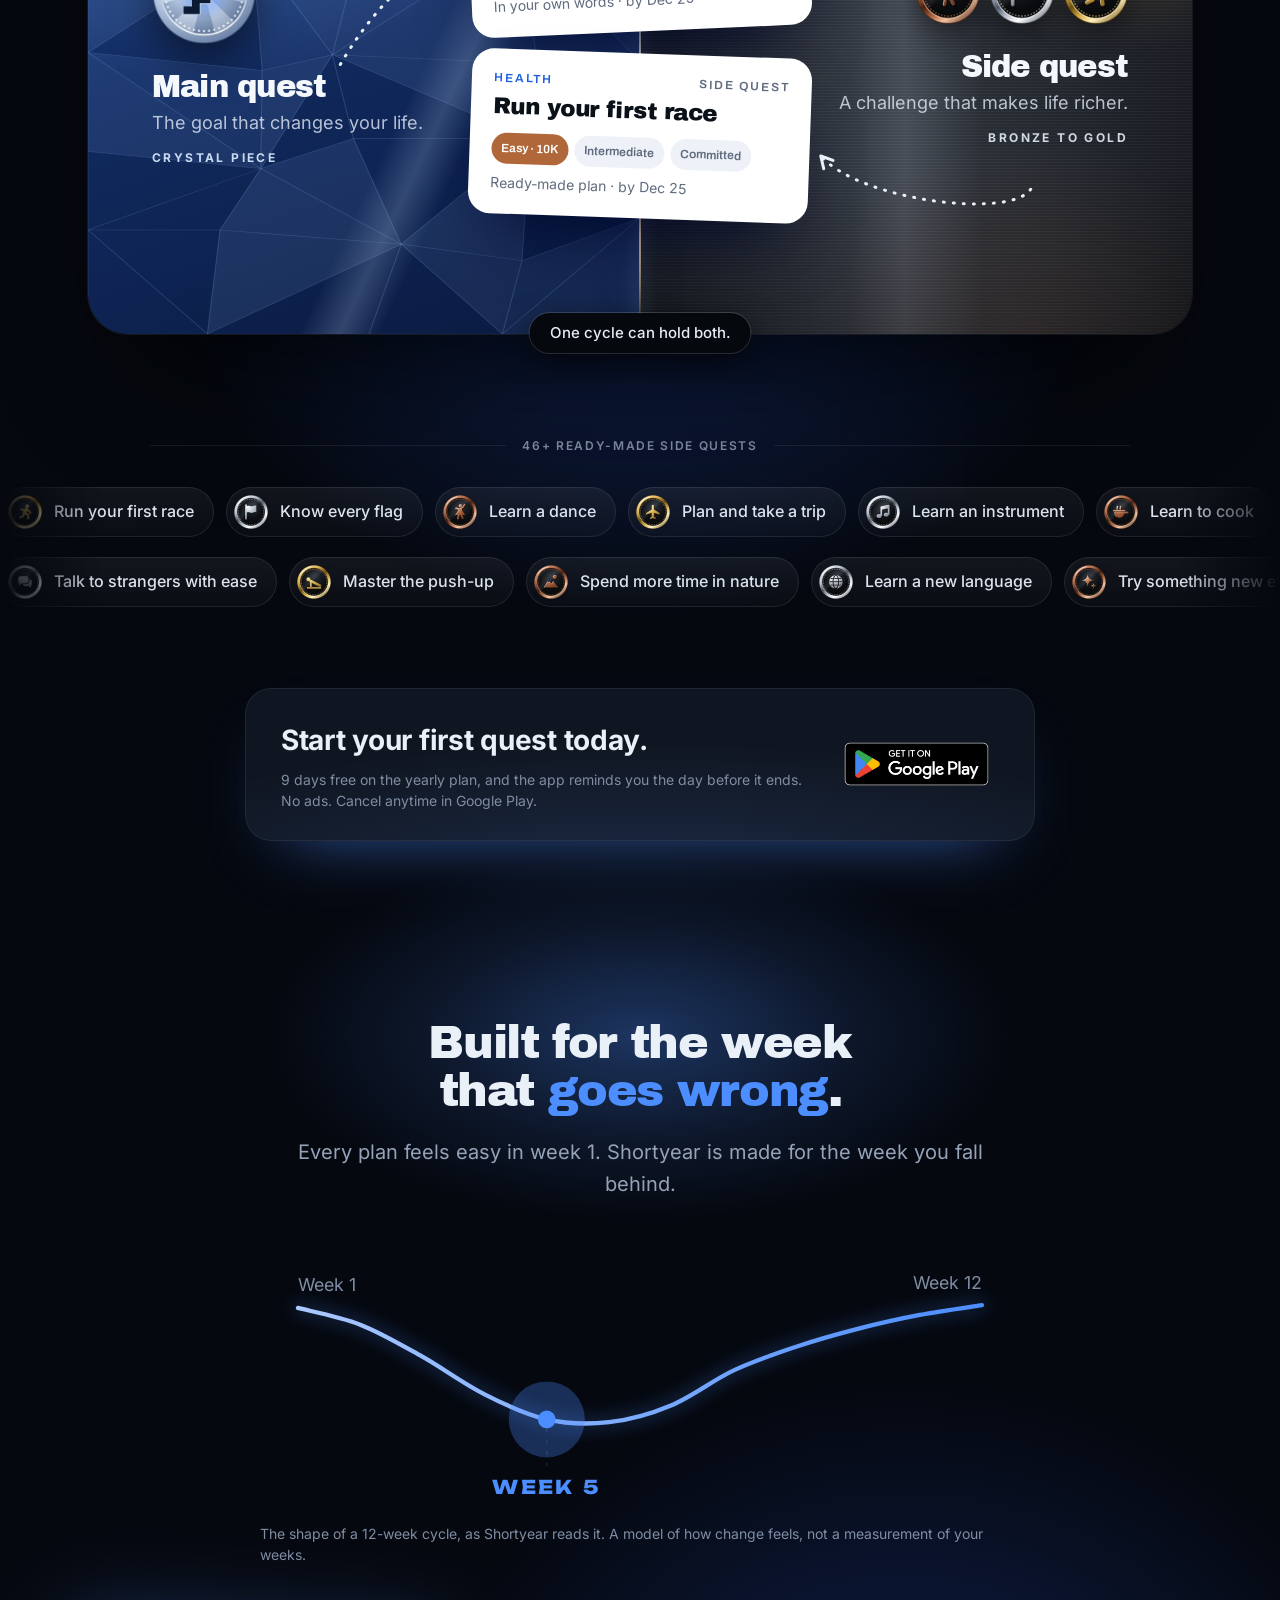
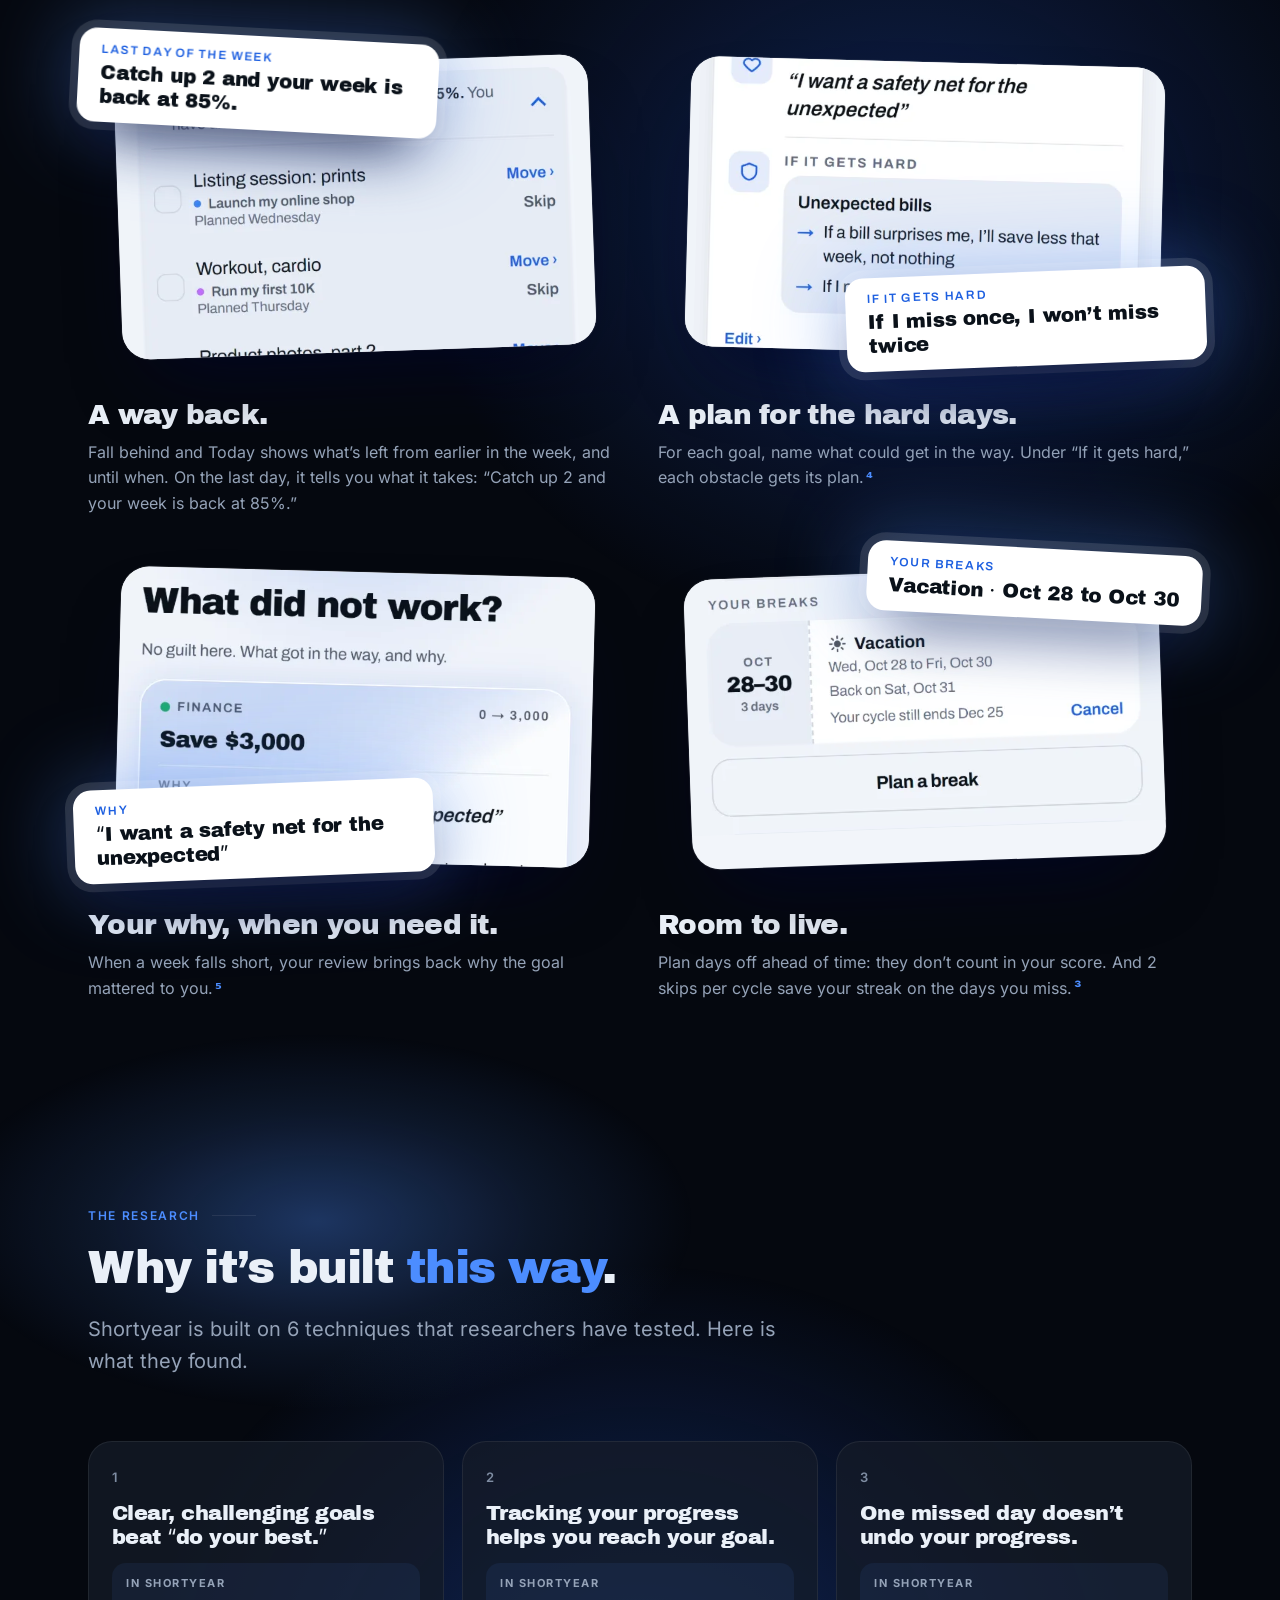
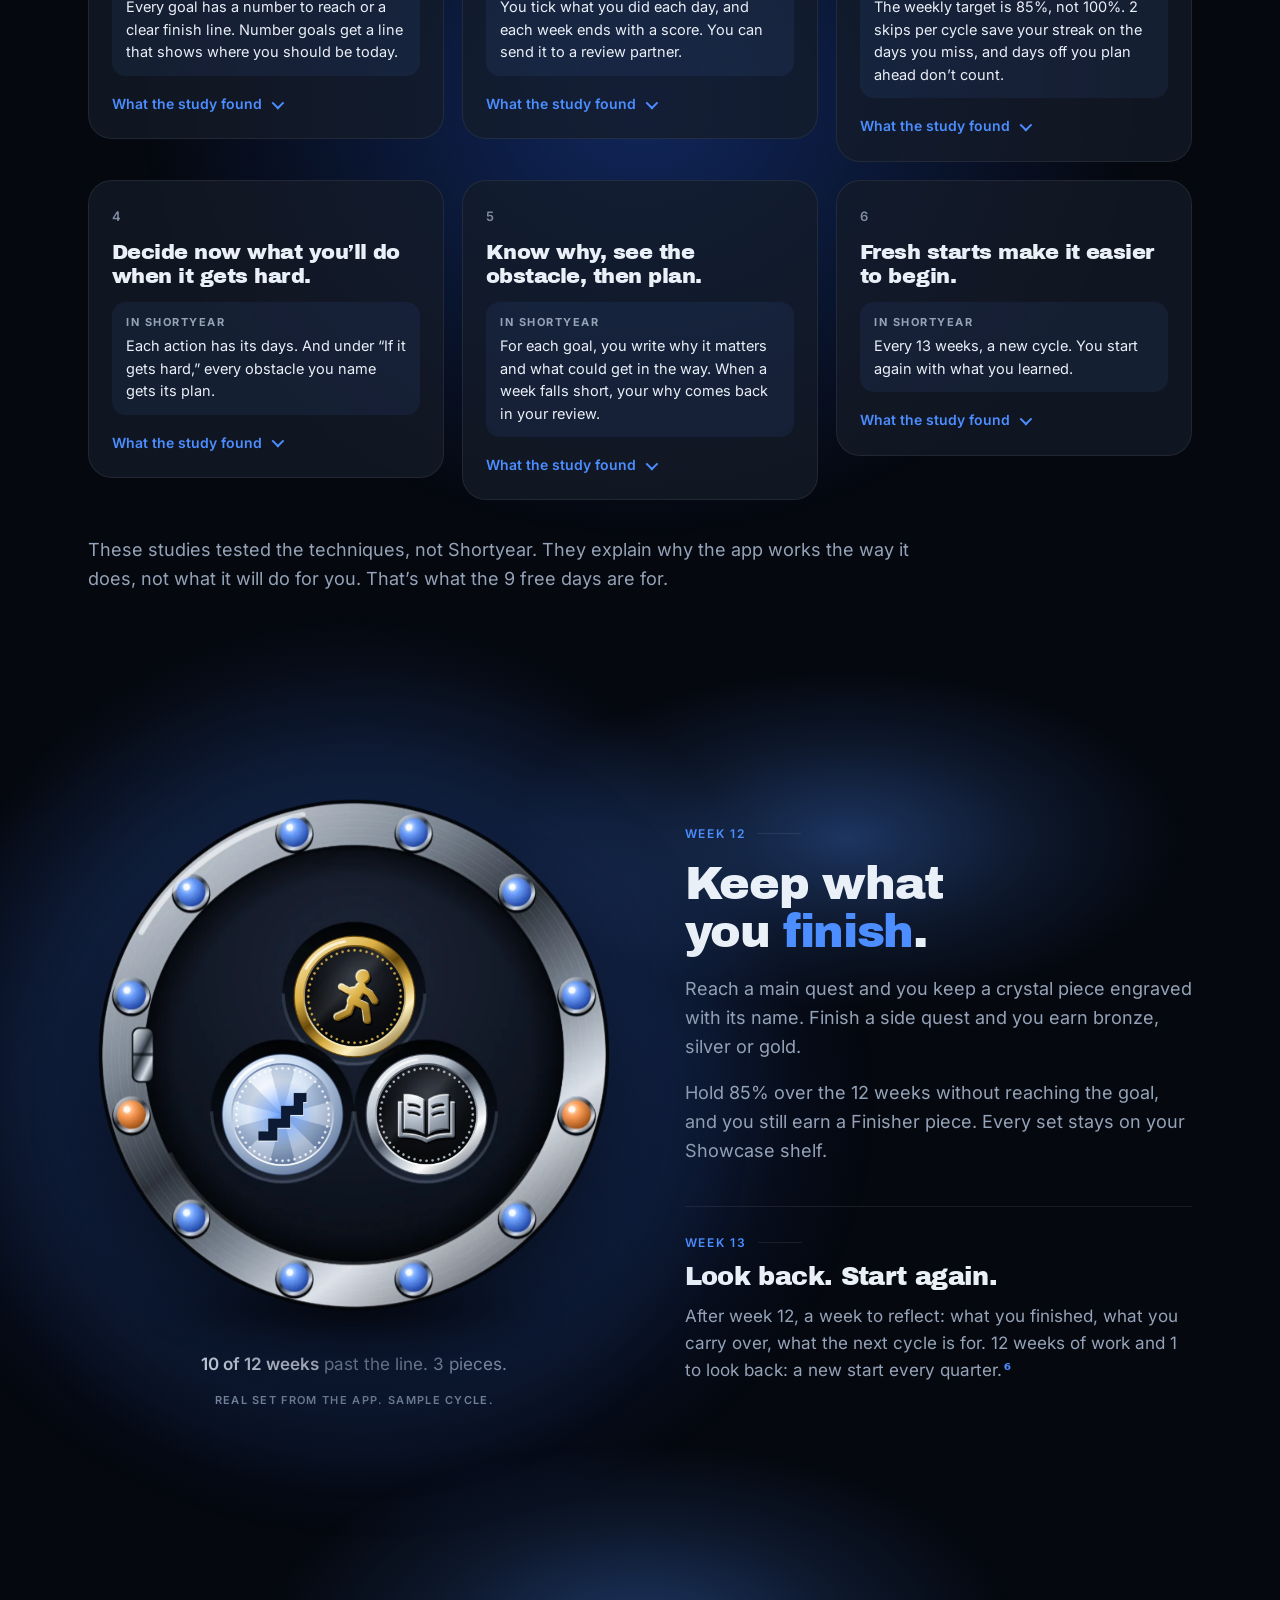
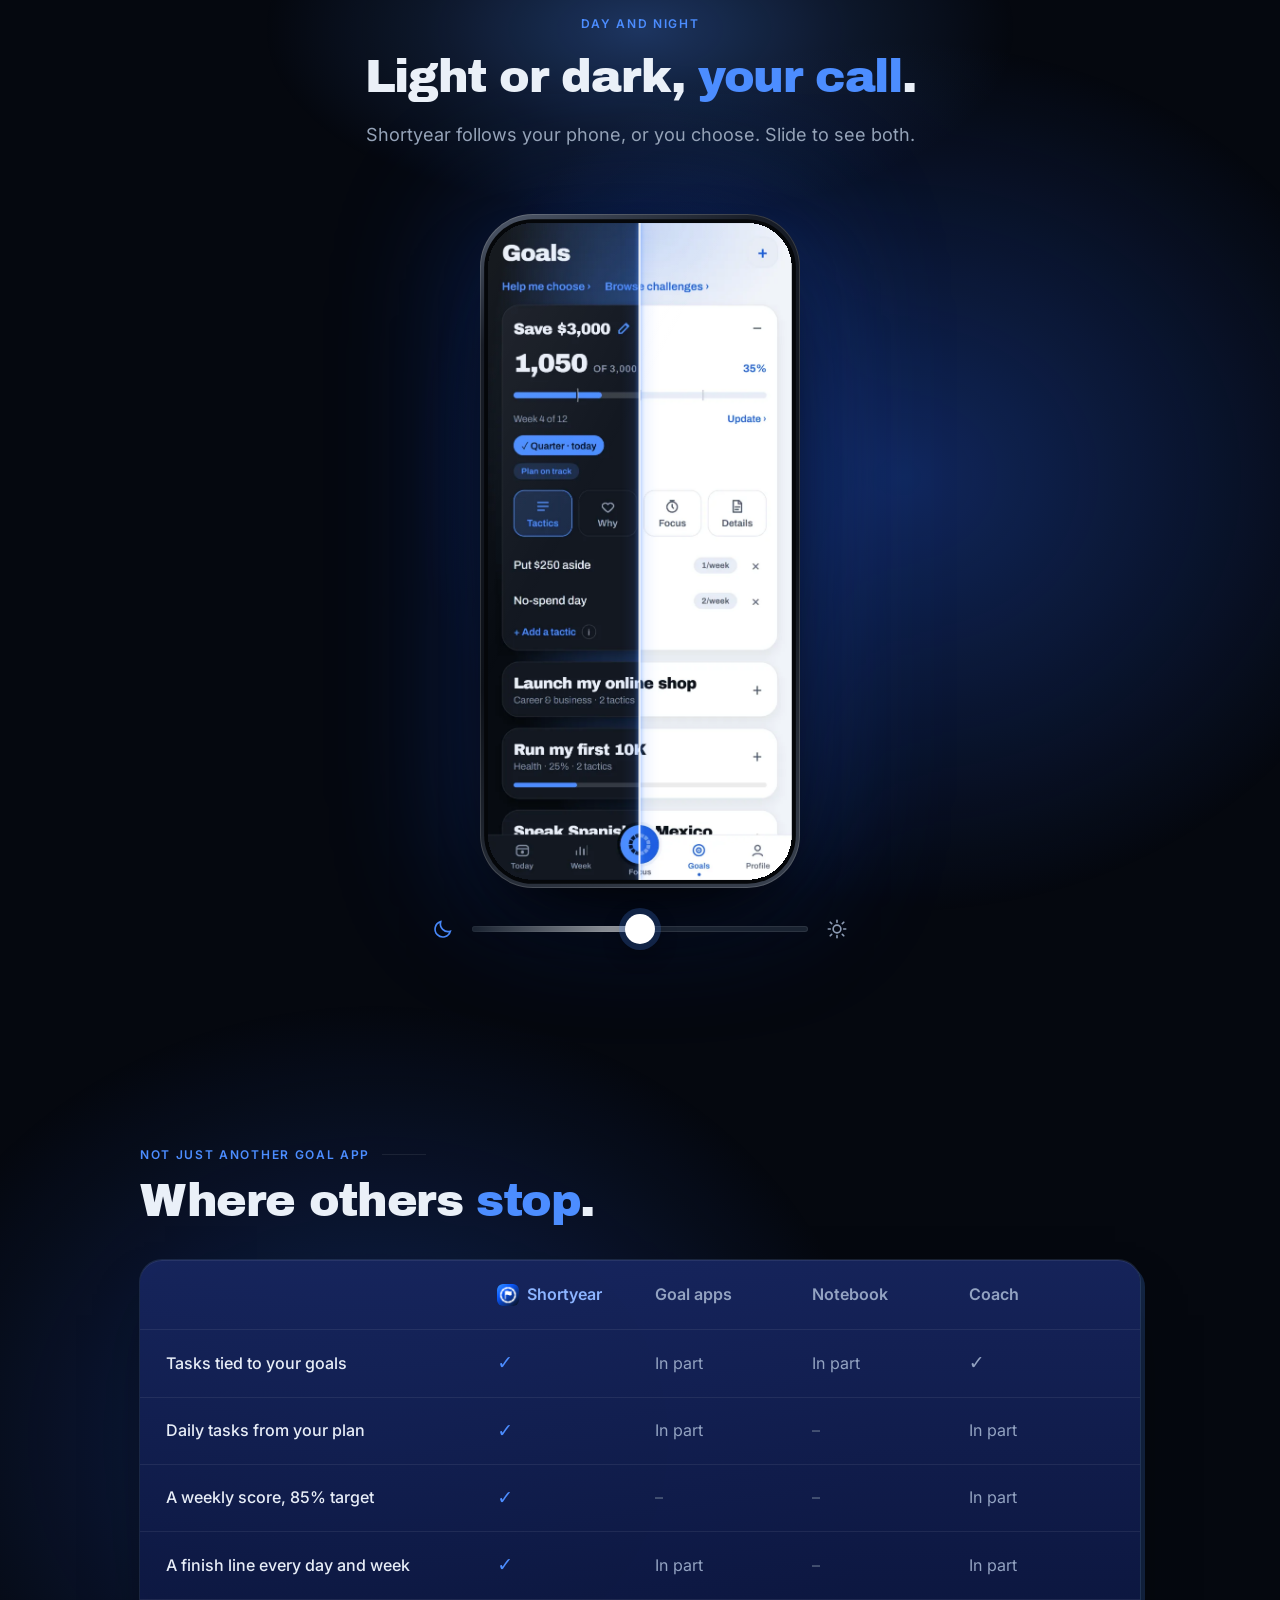
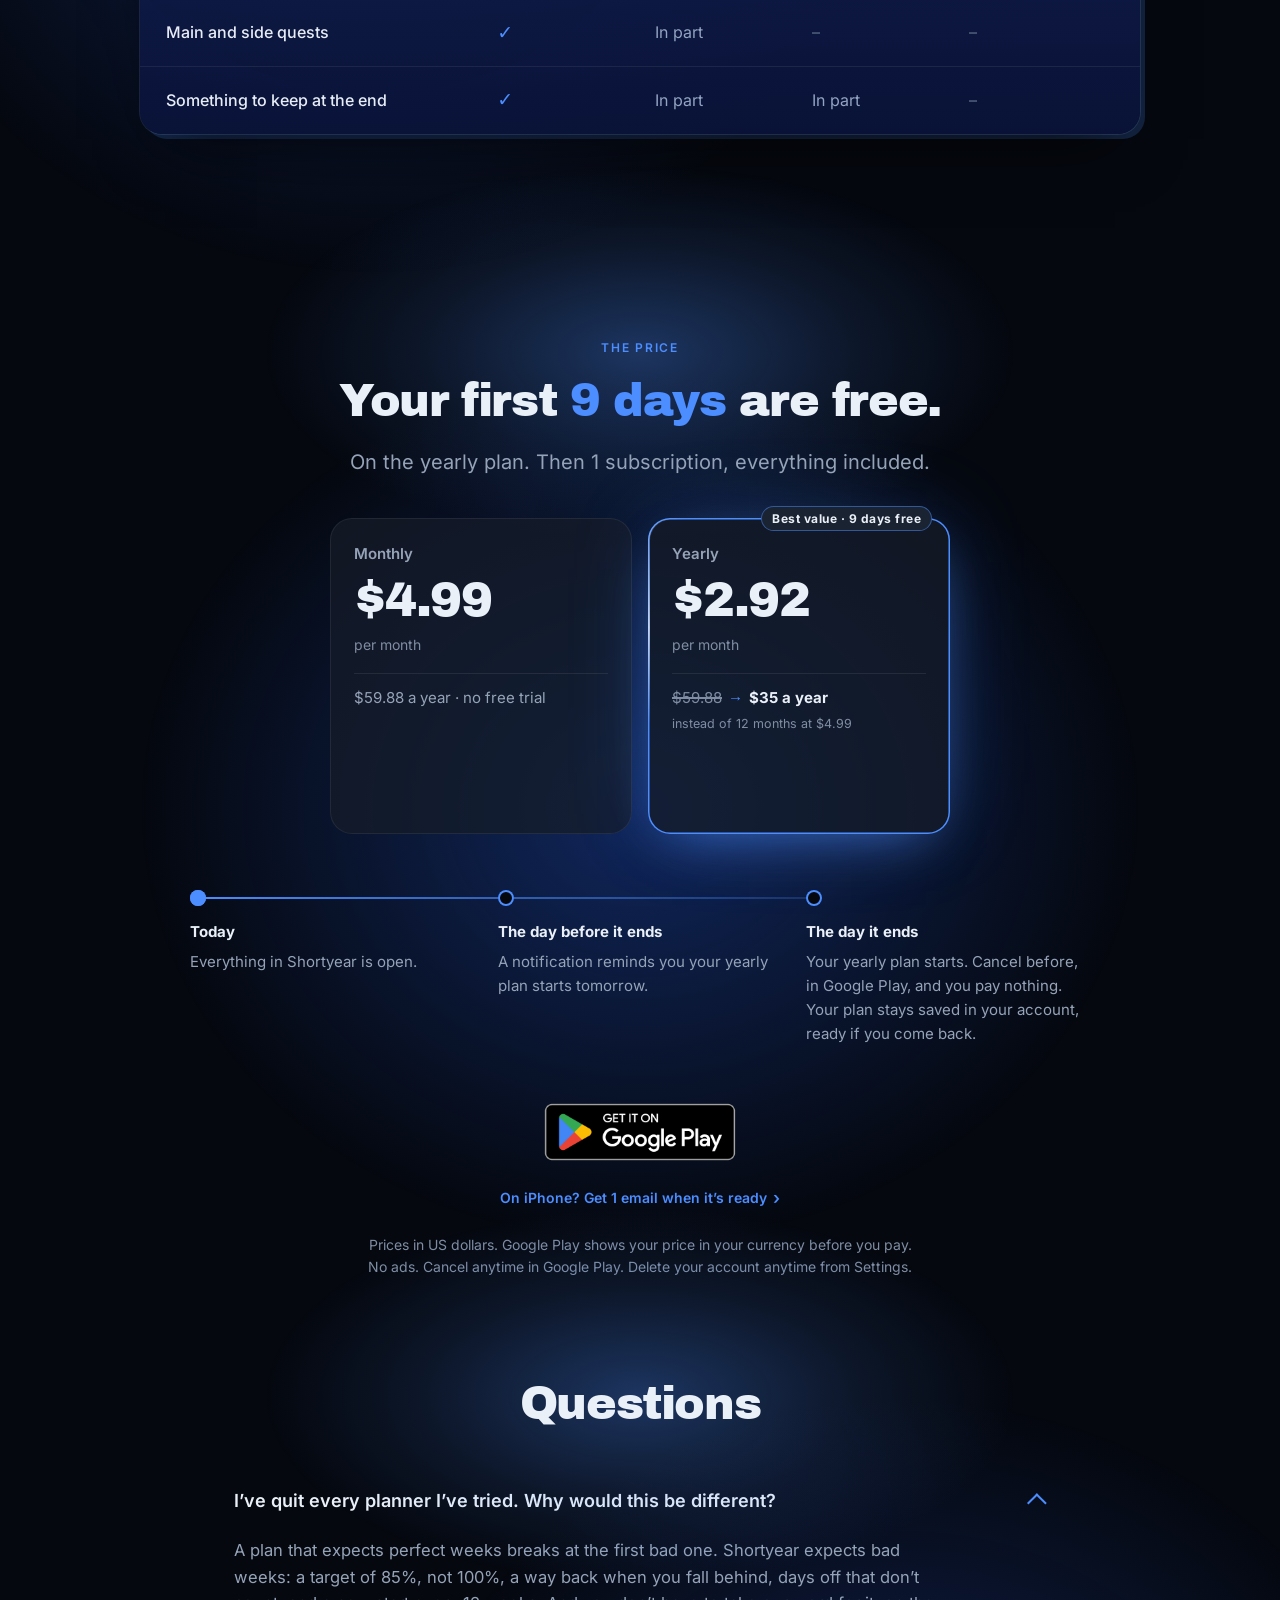
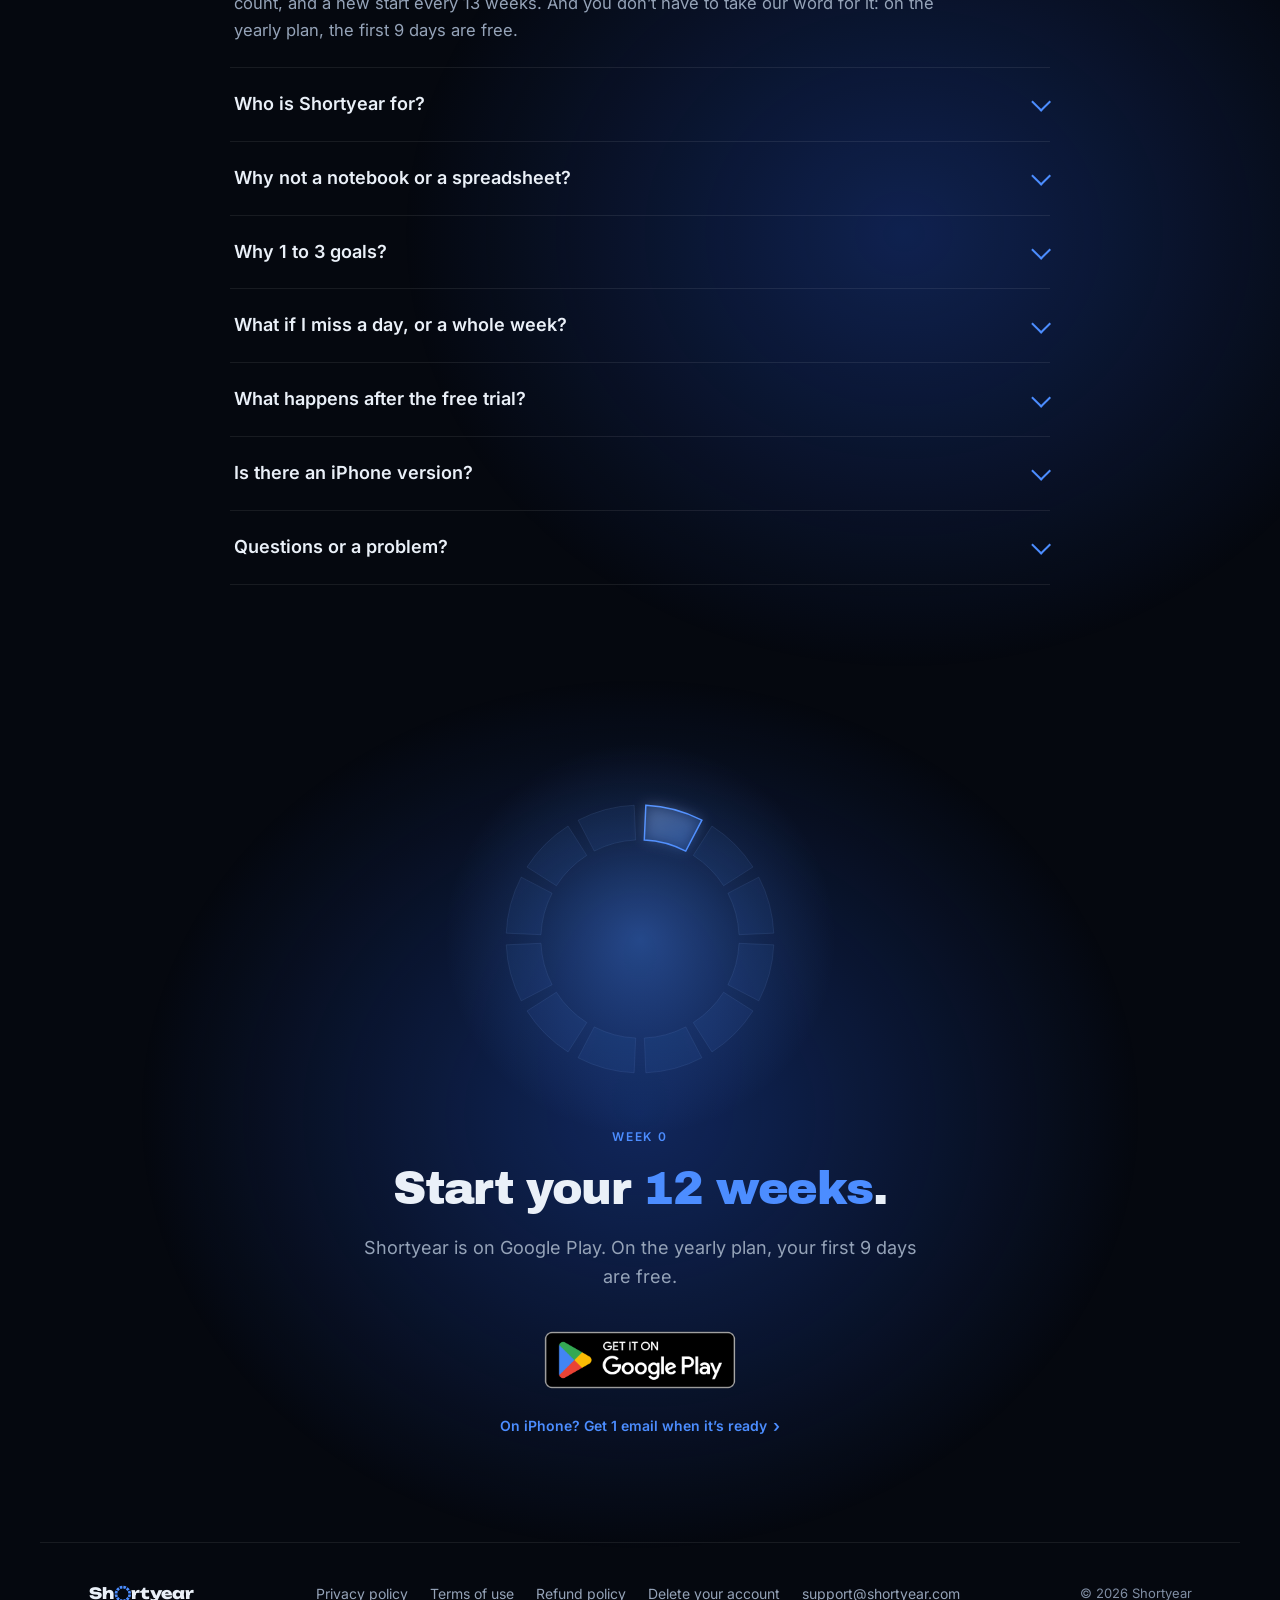
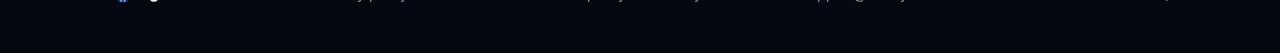
==== commit 459e44a0: "Refund policy (14 days after every payment), Paddle as Merchant of Record for web purchases in Terms" ====
--- a/index.html
+++ b/index.html
@@ -27,7 +27,7 @@
 <div class="bg" aria-hidden="true" data-live><span class="aur a1"></span><span class="aur a2"></span><span class="aur a3"></span><span class="grid"></span><span class="grain"></span></div>
 <header class="top wrap" id="top">
   <a class="home" href="index.html" aria-label="Shortyear, home"><svg class="wordmark" viewBox="-5 -87.6 695.0 116.2" role="img" aria-label="Shortyear"><text x="0" y="0" class="wm-text">Sh</text><g transform="translate(167.00 -82.60)" class="wm-ring"><path d="M56.80 0.13 A53.10 53.10 0 0 1 76.38 5.37 L68.46 21.60 A35.05 35.05 0 0 0 55.54 18.14 Z" style="--i:0"/><path d="M82.79 9.08 A53.10 53.10 0 0 1 97.12 23.41 L82.15 33.50 A35.05 35.05 0 0 0 72.70 24.05 Z" style="--i:1"/><path d="M100.83 29.82 A53.10 53.10 0 0 1 106.07 49.40 L88.06 50.66 A35.05 35.05 0 0 0 84.60 37.74 Z" style="--i:2"/><path d="M106.07 56.80 A53.10 53.10 0 0 1 100.83 76.38 L84.60 68.46 A35.05 35.05 0 0 0 88.06 55.54 Z" style="--i:3"/><path d="M97.12 82.79 A53.10 53.10 0 0 1 82.79 97.12 L72.70 82.15 A35.05 35.05 0 0 0 82.15 72.70 Z" style="--i:4"/><path d="M76.38 100.83 A53.10 53.10 0 0 1 56.80 106.07 L55.54 88.06 A35.05 35.05 0 0 0 68.46 84.60 Z" style="--i:5"/><path d="M49.40 106.07 A53.10 53.10 0 0 1 29.82 100.83 L37.74 84.60 A35.05 35.05 0 0 0 50.66 88.06 Z" style="--i:6"/><path d="M23.41 97.12 A53.10 53.10 0 0 1 9.08 82.79 L24.05 72.70 A35.05 35.05 0 0 0 33.50 82.15 Z" style="--i:7"/><path d="M5.37 76.38 A53.10 53.10 0 0 1 0.13 56.80 L18.14 55.54 A35.05 35.05 0 0 0 21.60 68.46 Z" style="--i:8"/><path d="M0.13 49.40 A53.10 53.10 0 0 1 5.37 29.82 L21.60 37.74 A35.05 35.05 0 0 0 18.14 50.66 Z" style="--i:9"/><path d="M9.08 23.41 A53.10 53.10 0 0 1 23.41 9.08 L33.50 24.05 A35.05 35.05 0 0 0 24.05 33.50 Z" style="--i:10"/><path d="M29.82 5.37 A53.10 53.10 0 0 1 49.40 0.13 L50.66 18.14 A35.05 35.05 0 0 0 37.74 21.60 Z" style="--i:11"/></g><text x="275.7" y="0" class="wm-text">rtyear</text></svg></a>
-  <div class="top-right"><div class="theme" role="group" aria-label="Color theme"><button type="button" data-set="light" aria-label="Light"><svg viewBox="0 0 24 24" aria-hidden="true"><circle cx="12" cy="12" r="4.2"/><path d="M12 2.5v2.2M12 19.3v2.2M4.6 4.6l1.6 1.6M17.8 17.8l1.6 1.6M2.5 12h2.2M19.3 12h2.2M4.6 19.4l1.6-1.6M17.8 6.2l1.6-1.6"/></svg></button><button type="button" data-set="dark" aria-label="Dark"><svg viewBox="0 0 24 24" aria-hidden="true"><path d="M20 14.6A8.2 8.2 0 0 1 9.4 4a8.2 8.2 0 1 0 10.6 10.6z"/></svg></button></div><a class="toplink" href="#get">Get the app ›</a></div>
+  <div class="top-right"><div class="theme" role="group" aria-label="Color theme"><button type="button" data-set="light" aria-label="Light"><svg viewBox="0 0 24 24" aria-hidden="true"><circle cx="12" cy="12" r="4.2"/><path d="M12 2.5v2.2M12 19.3v2.2M4.6 4.6l1.6 1.6M17.8 17.8l1.6 1.6M2.5 12h2.2M19.3 12h2.2M4.6 19.4l1.6-1.6M17.8 6.2l1.6-1.6"/></svg></button><button type="button" data-set="dark" aria-label="Dark"><svg viewBox="0 0 24 24" aria-hidden="true"><path d="M20 14.6A8.2 8.2 0 0 1 9.4 4a8.2 8.2 0 1 0 10.6 10.6z"/></svg></button></div><a class="toplink" data-play href="https://play.google.com/store/apps/details?id=com.antidote.twelve&amp;utm_source=shortyear_site&amp;utm_campaign=direct">Get the app ›</a></div>
 </header>
 <main>
   <section class="wrap hero" id="get" data-frame="hero">
@@ -418,11 +418,11 @@
 </main>
 <footer class="foot wrap">
   <svg class="wordmark small" viewBox="-5 -87.6 695.0 116.2" role="img" aria-label="Shortyear"><text x="0" y="0" class="wm-text">Sh</text><g transform="translate(167.00 -82.60)" class="wm-ring"><path d="M56.80 0.13 A53.10 53.10 0 0 1 76.38 5.37 L68.46 21.60 A35.05 35.05 0 0 0 55.54 18.14 Z" style="--i:0"/><path d="M82.79 9.08 A53.10 53.10 0 0 1 97.12 23.41 L82.15 33.50 A35.05 35.05 0 0 0 72.70 24.05 Z" style="--i:1"/><path d="M100.83 29.82 A53.10 53.10 0 0 1 106.07 49.40 L88.06 50.66 A35.05 35.05 0 0 0 84.60 37.74 Z" style="--i:2"/><path d="M106.07 56.80 A53.10 53.10 0 0 1 100.83 76.38 L84.60 68.46 A35.05 35.05 0 0 0 88.06 55.54 Z" style="--i:3"/><path d="M97.12 82.79 A53.10 53.10 0 0 1 82.79 97.12 L72.70 82.15 A35.05 35.05 0 0 0 82.15 72.70 Z" style="--i:4"/><path d="M76.38 100.83 A53.10 53.10 0 0 1 56.80 106.07 L55.54 88.06 A35.05 35.05 0 0 0 68.46 84.60 Z" style="--i:5"/><path d="M49.40 106.07 A53.10 53.10 0 0 1 29.82 100.83 L37.74 84.60 A35.05 35.05 0 0 0 50.66 88.06 Z" style="--i:6"/><path d="M23.41 97.12 A53.10 53.10 0 0 1 9.08 82.79 L24.05 72.70 A35.05 35.05 0 0 0 33.50 82.15 Z" style="--i:7"/><path d="M5.37 76.38 A53.10 53.10 0 0 1 0.13 56.80 L18.14 55.54 A35.05 35.05 0 0 0 21.60 68.46 Z" style="--i:8"/><path d="M0.13 49.40 A53.10 53.10 0 0 1 5.37 29.82 L21.60 37.74 A35.05 35.05 0 0 0 18.14 50.66 Z" style="--i:9"/><path d="M9.08 23.41 A53.10 53.10 0 0 1 23.41 9.08 L33.50 24.05 A35.05 35.05 0 0 0 24.05 33.50 Z" style="--i:10"/><path d="M29.82 5.37 A53.10 53.10 0 0 1 49.40 0.13 L50.66 18.14 A35.05 35.05 0 0 0 37.74 21.60 Z" style="--i:11"/></g><text x="275.7" y="0" class="wm-text">rtyear</text></svg>
-  <nav aria-label="Legal"><a href="privacy.html">Privacy policy</a><a href="terms.html">Terms of use</a><a href="delete-account.html">Delete your account</a><a href="mailto:support@shortyear.com">support@shortyear.com</a></nav>
+  <nav aria-label="Legal"><a href="privacy.html">Privacy policy</a><a href="terms.html">Terms of use</a><a href="refund.html">Refund policy</a><a href="delete-account.html">Delete your account</a><a href="mailto:support@shortyear.com">support@shortyear.com</a></nav>
   <small>© 2026 Shortyear</small>
 </footer>
 
 <script src="home-ui.js?v=f3e65caf"></script>
-<script src="home.js?v=1c2963ab"></script>
+<script src="home.js?v=8b901aab"></script>
 </body>
 </html>
